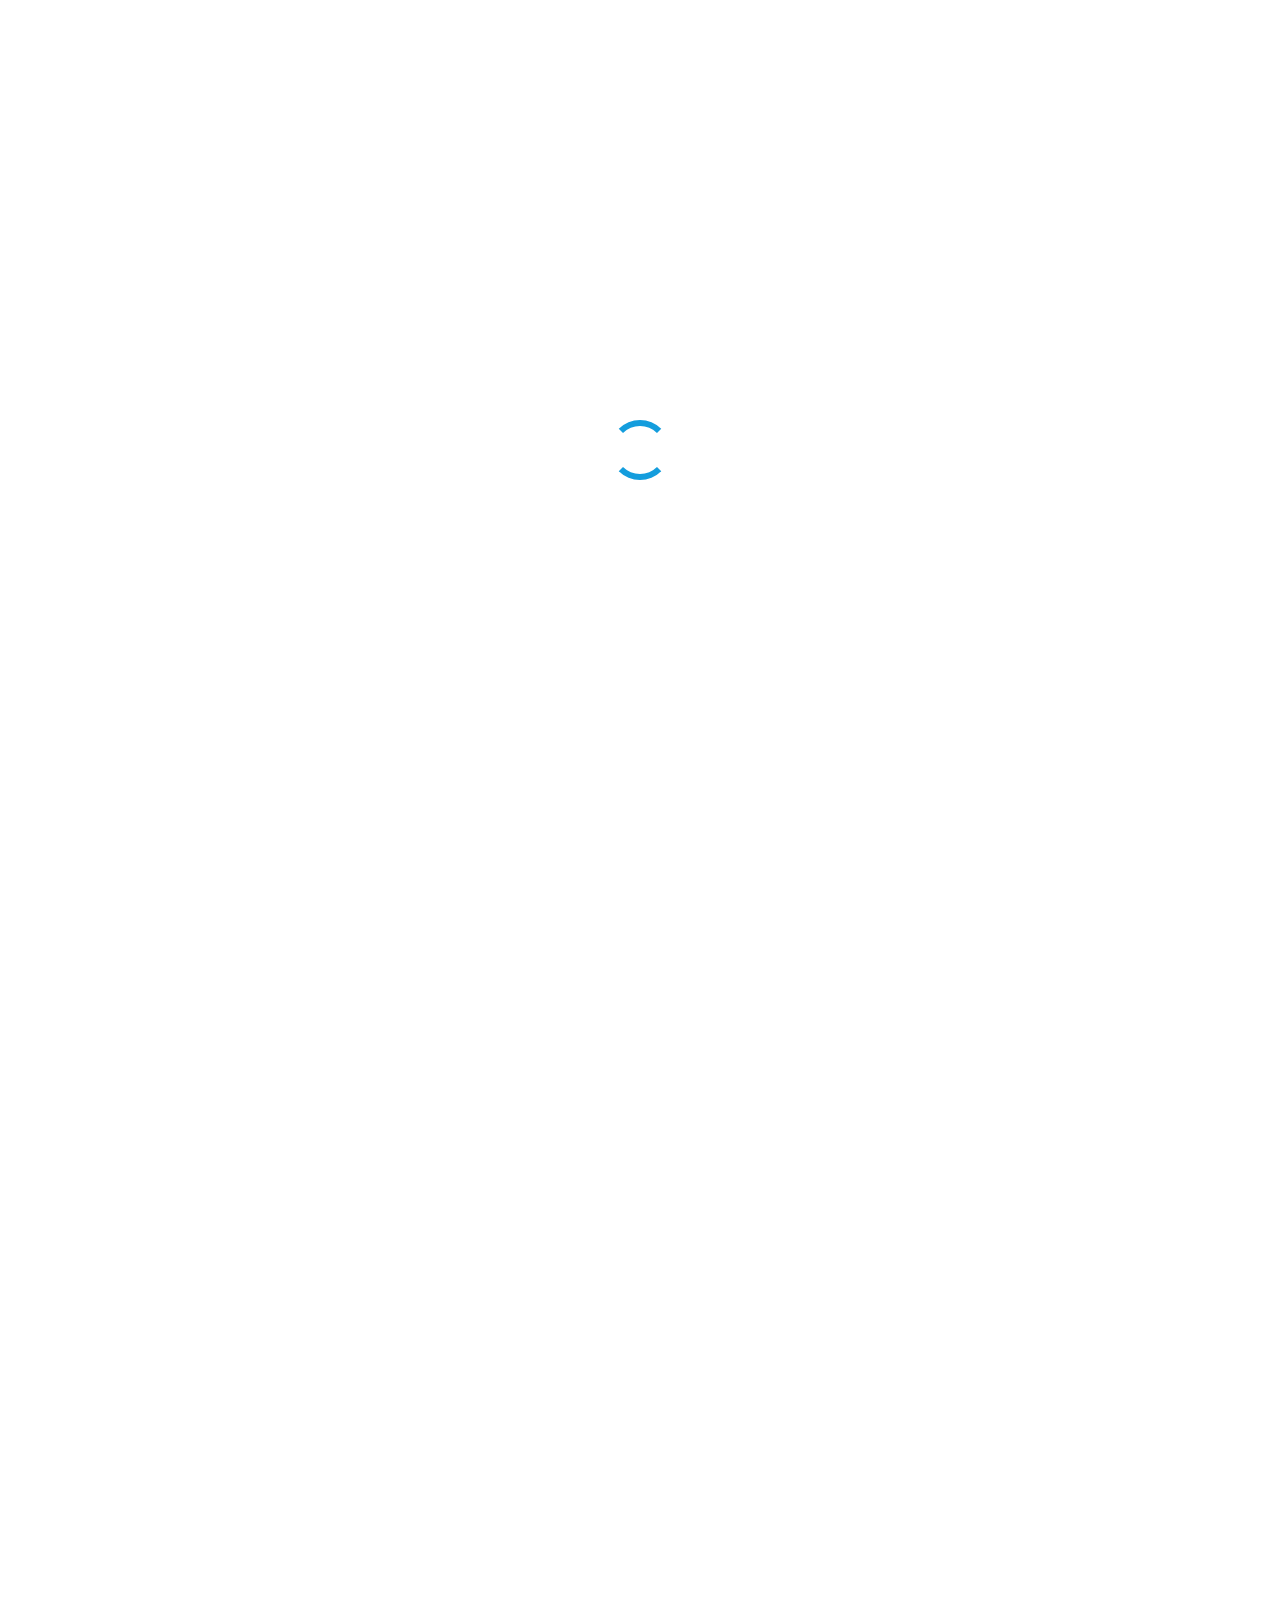
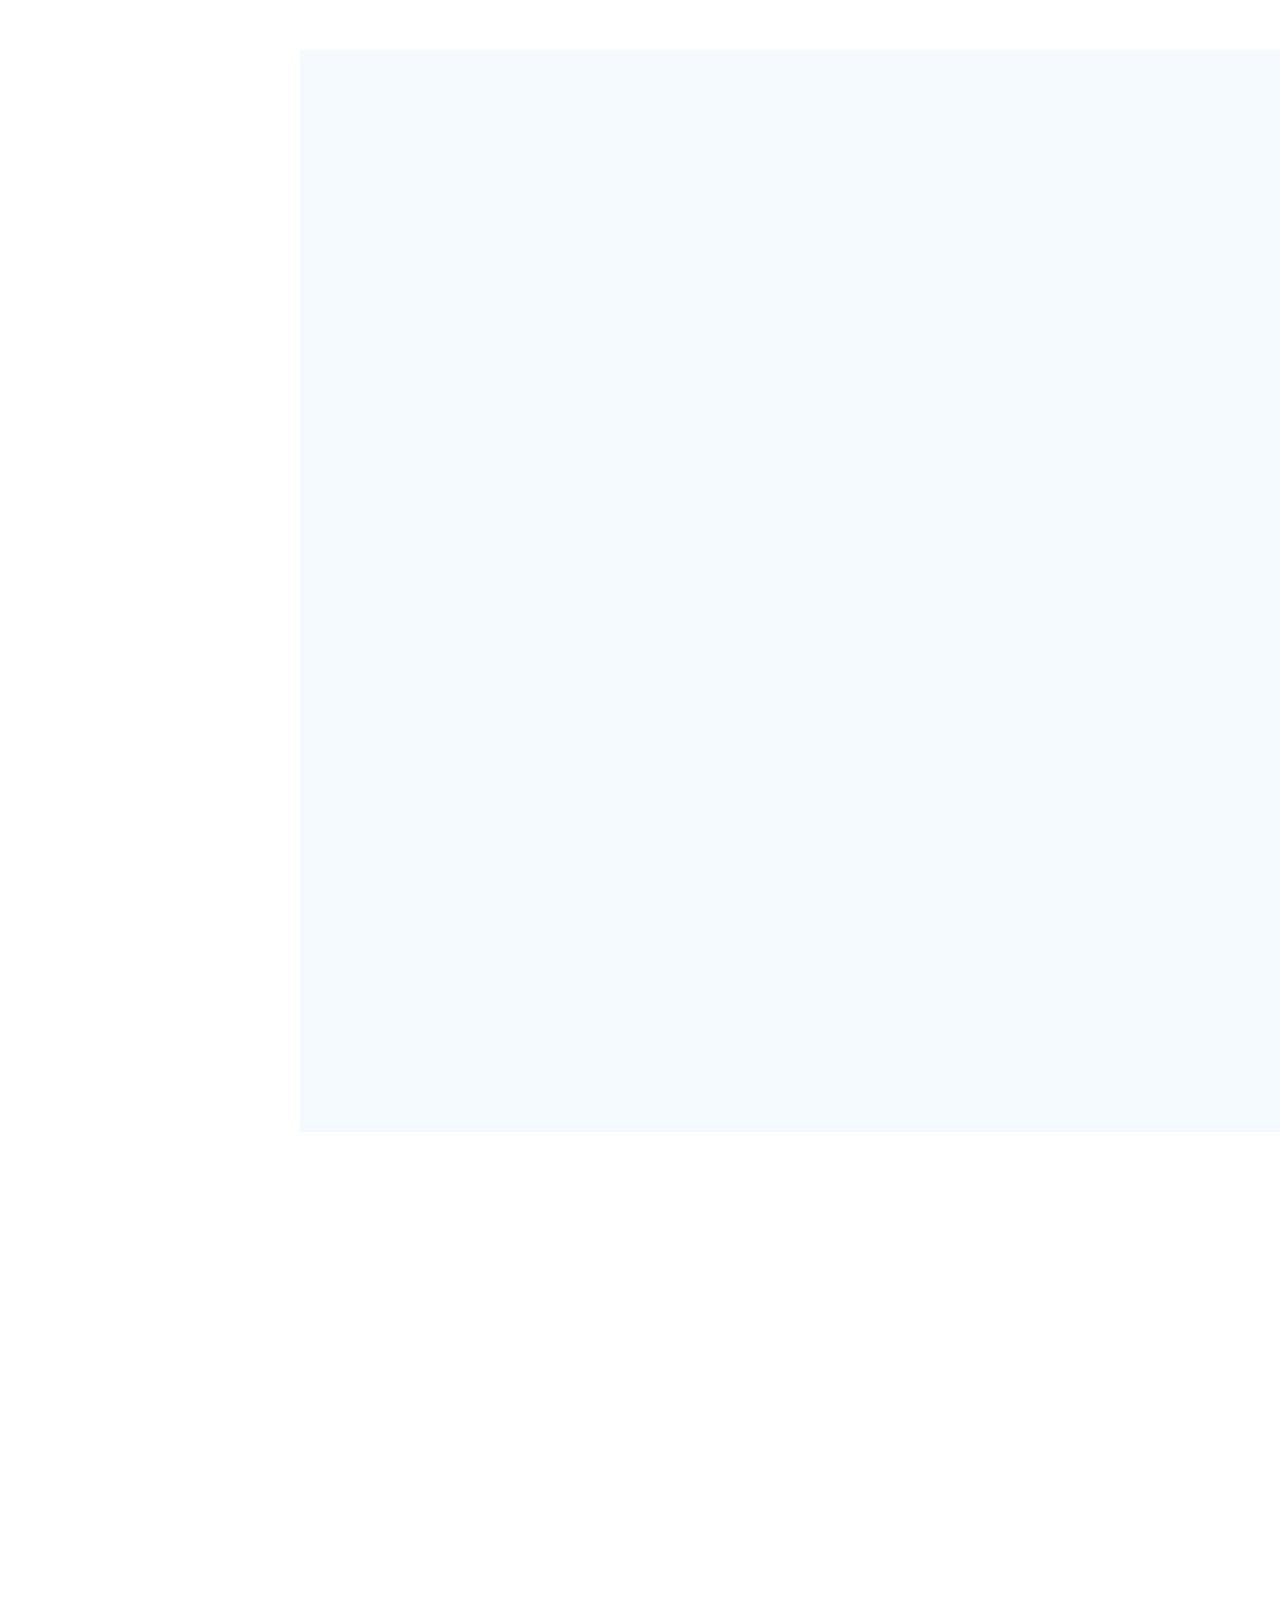
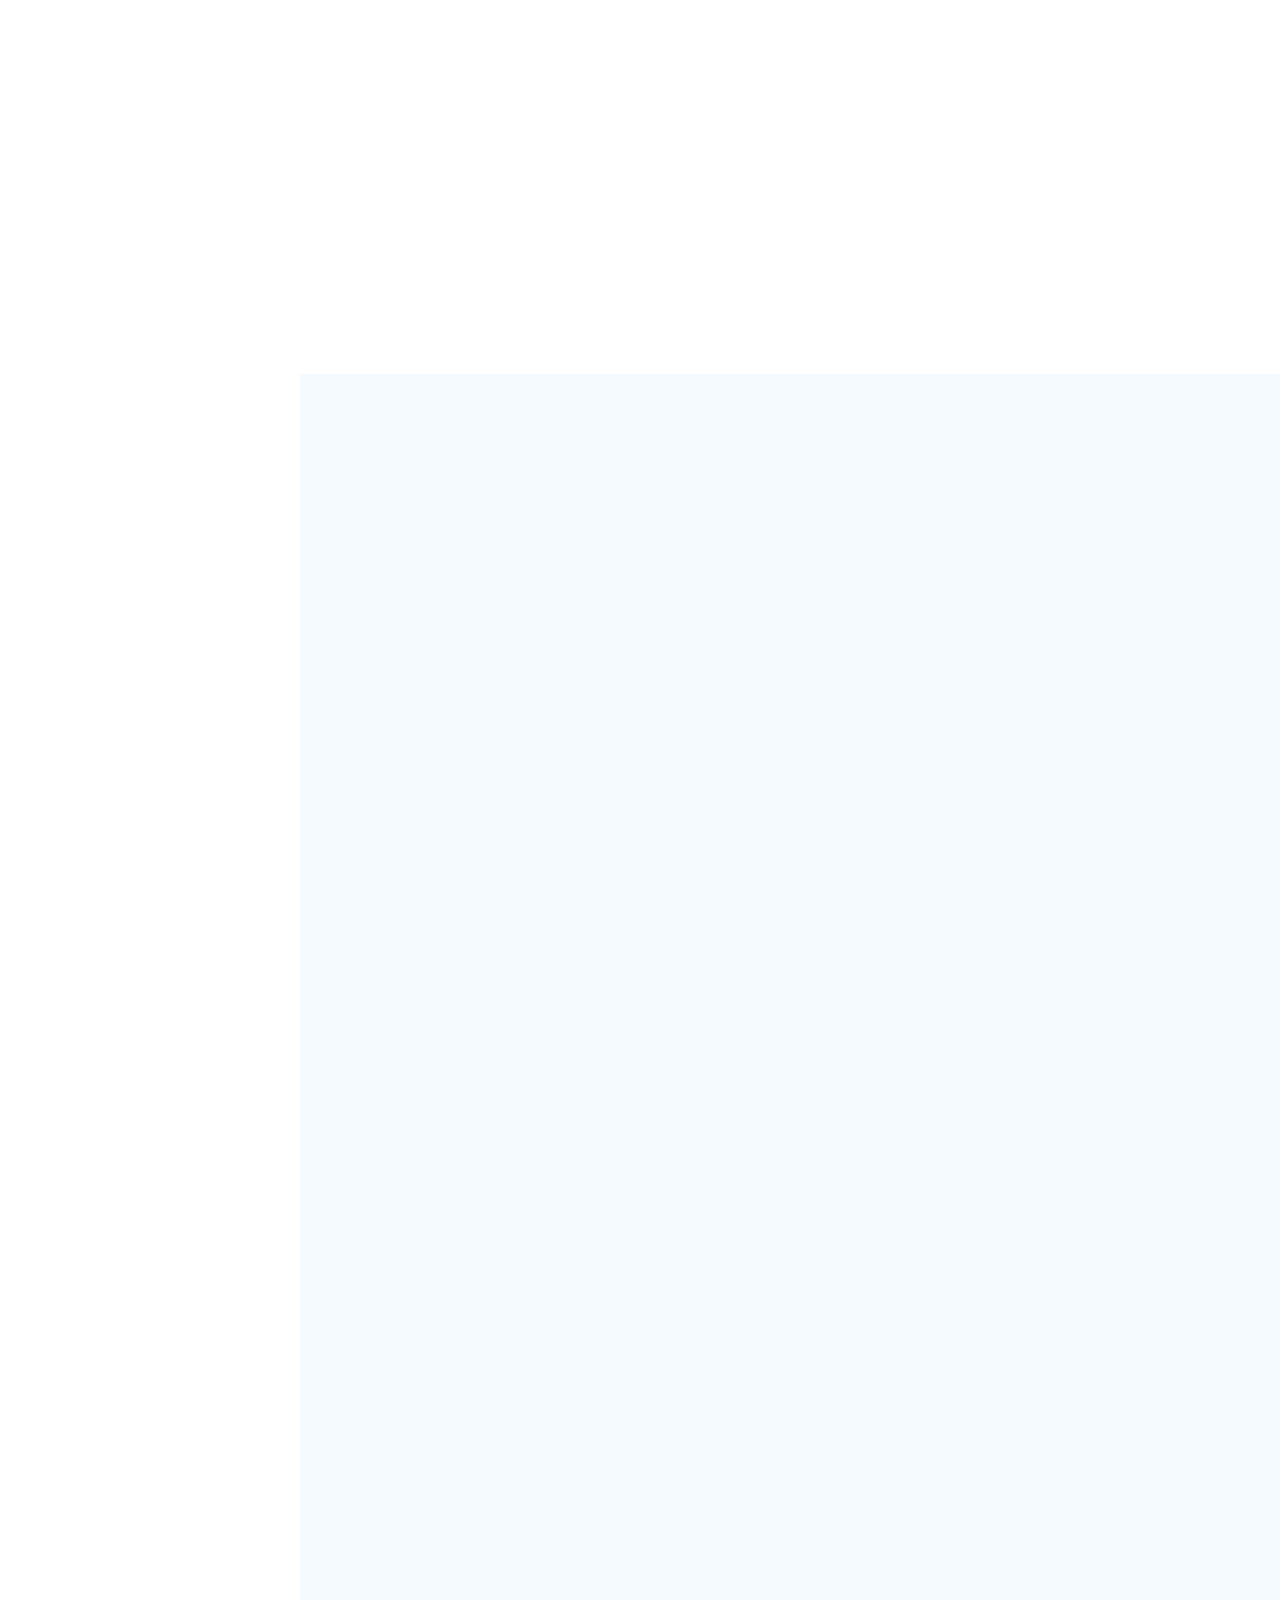
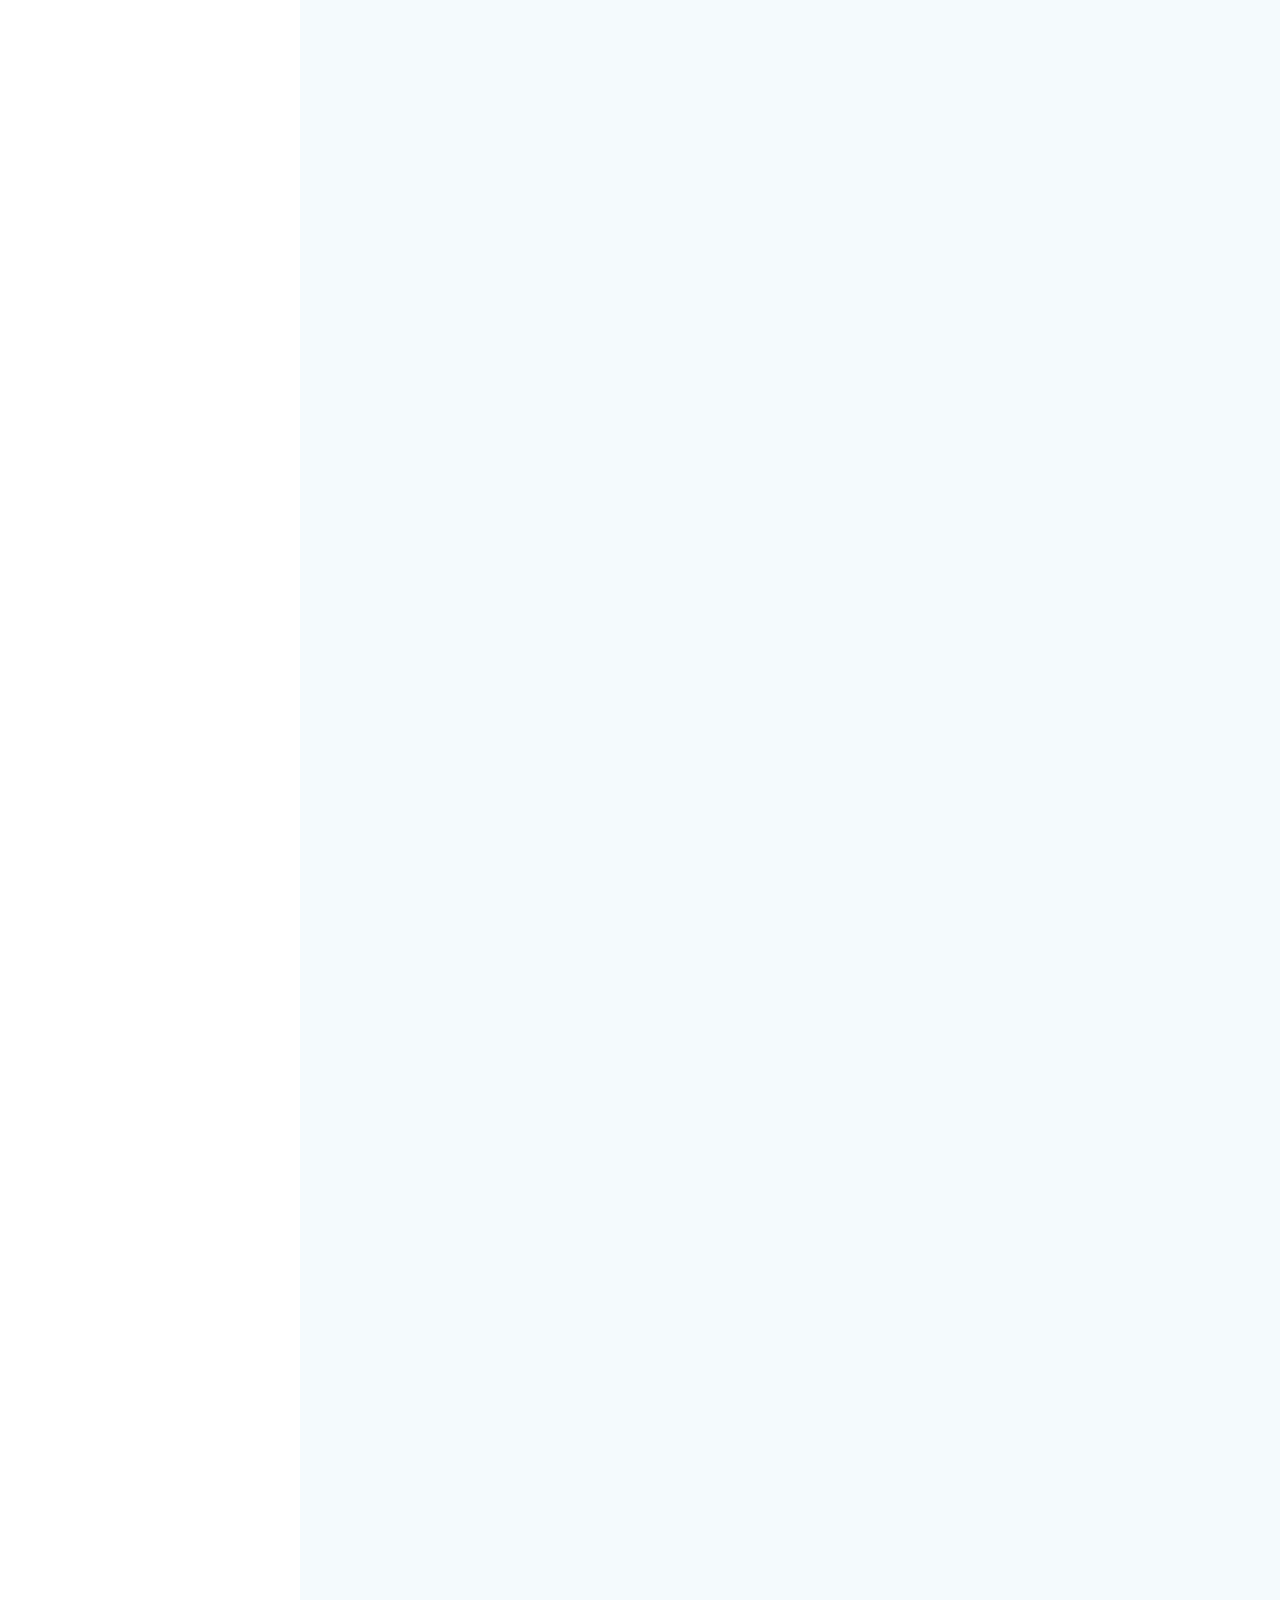
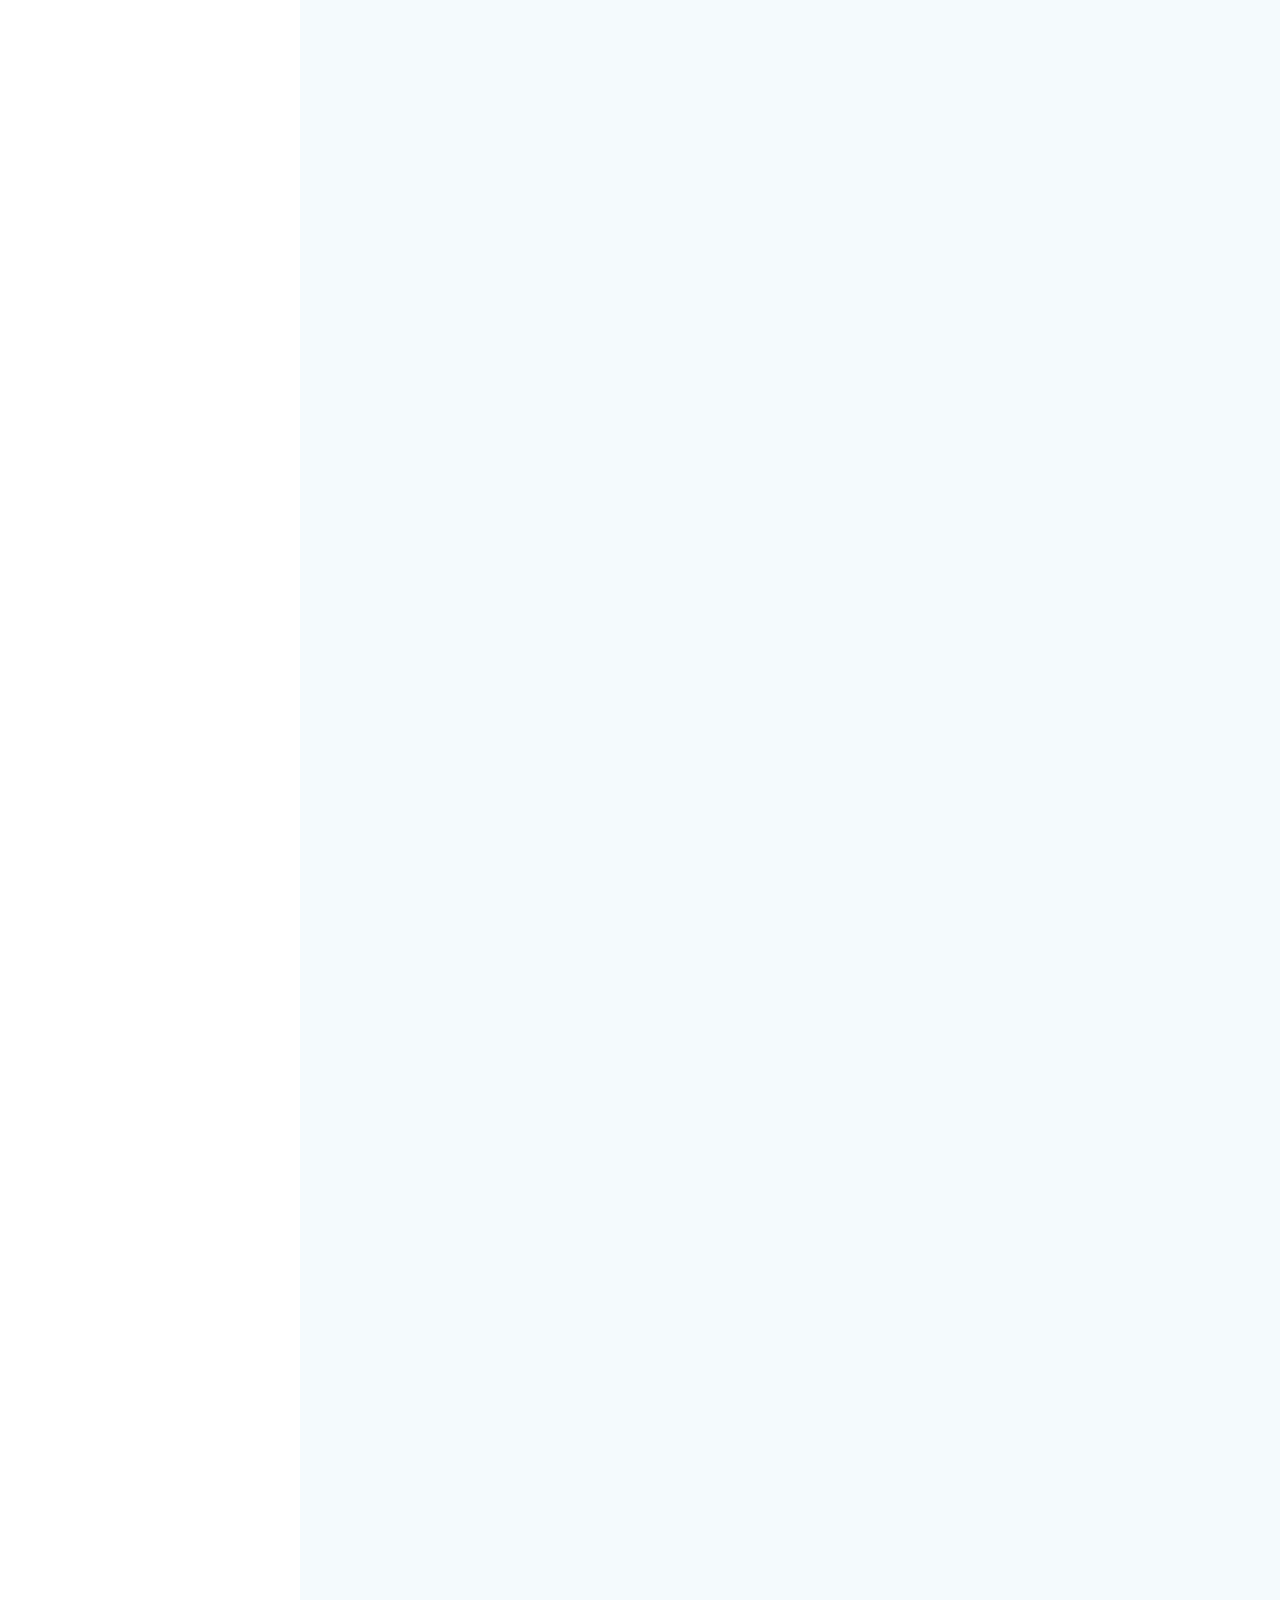
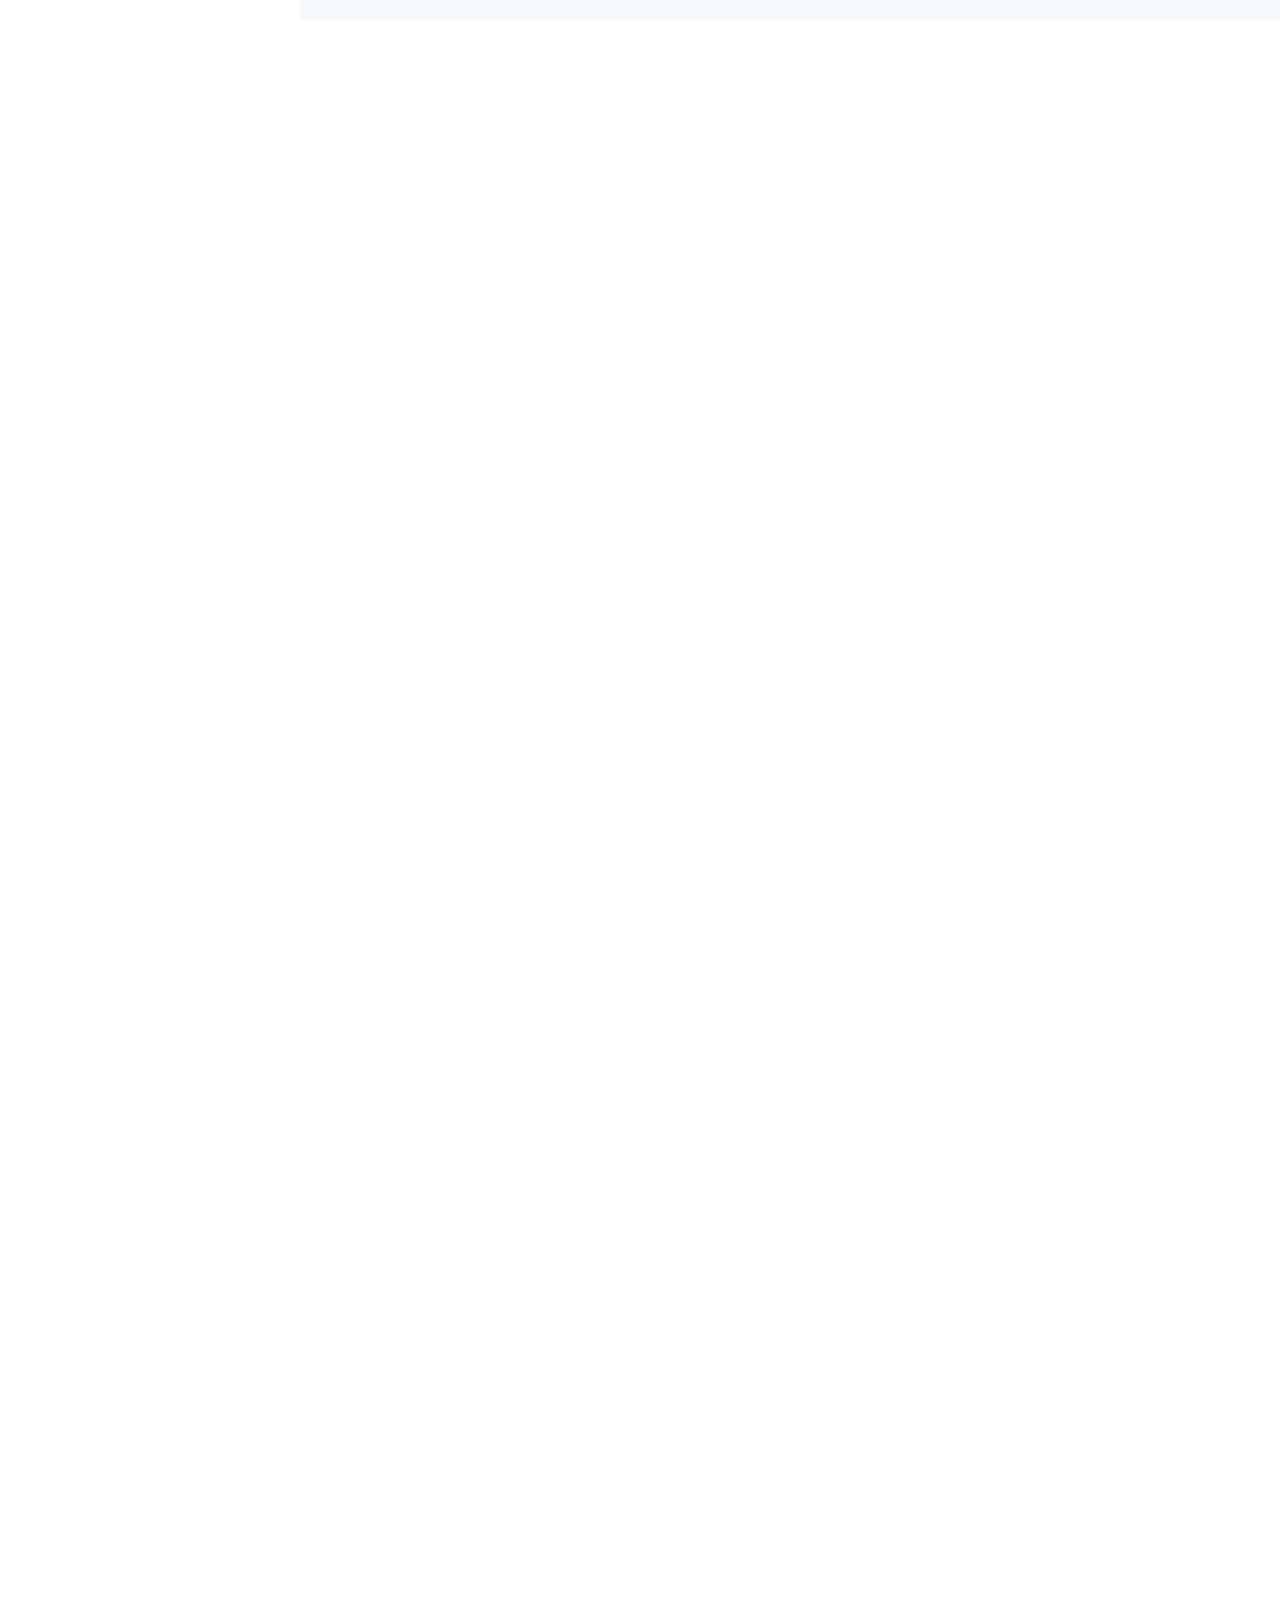
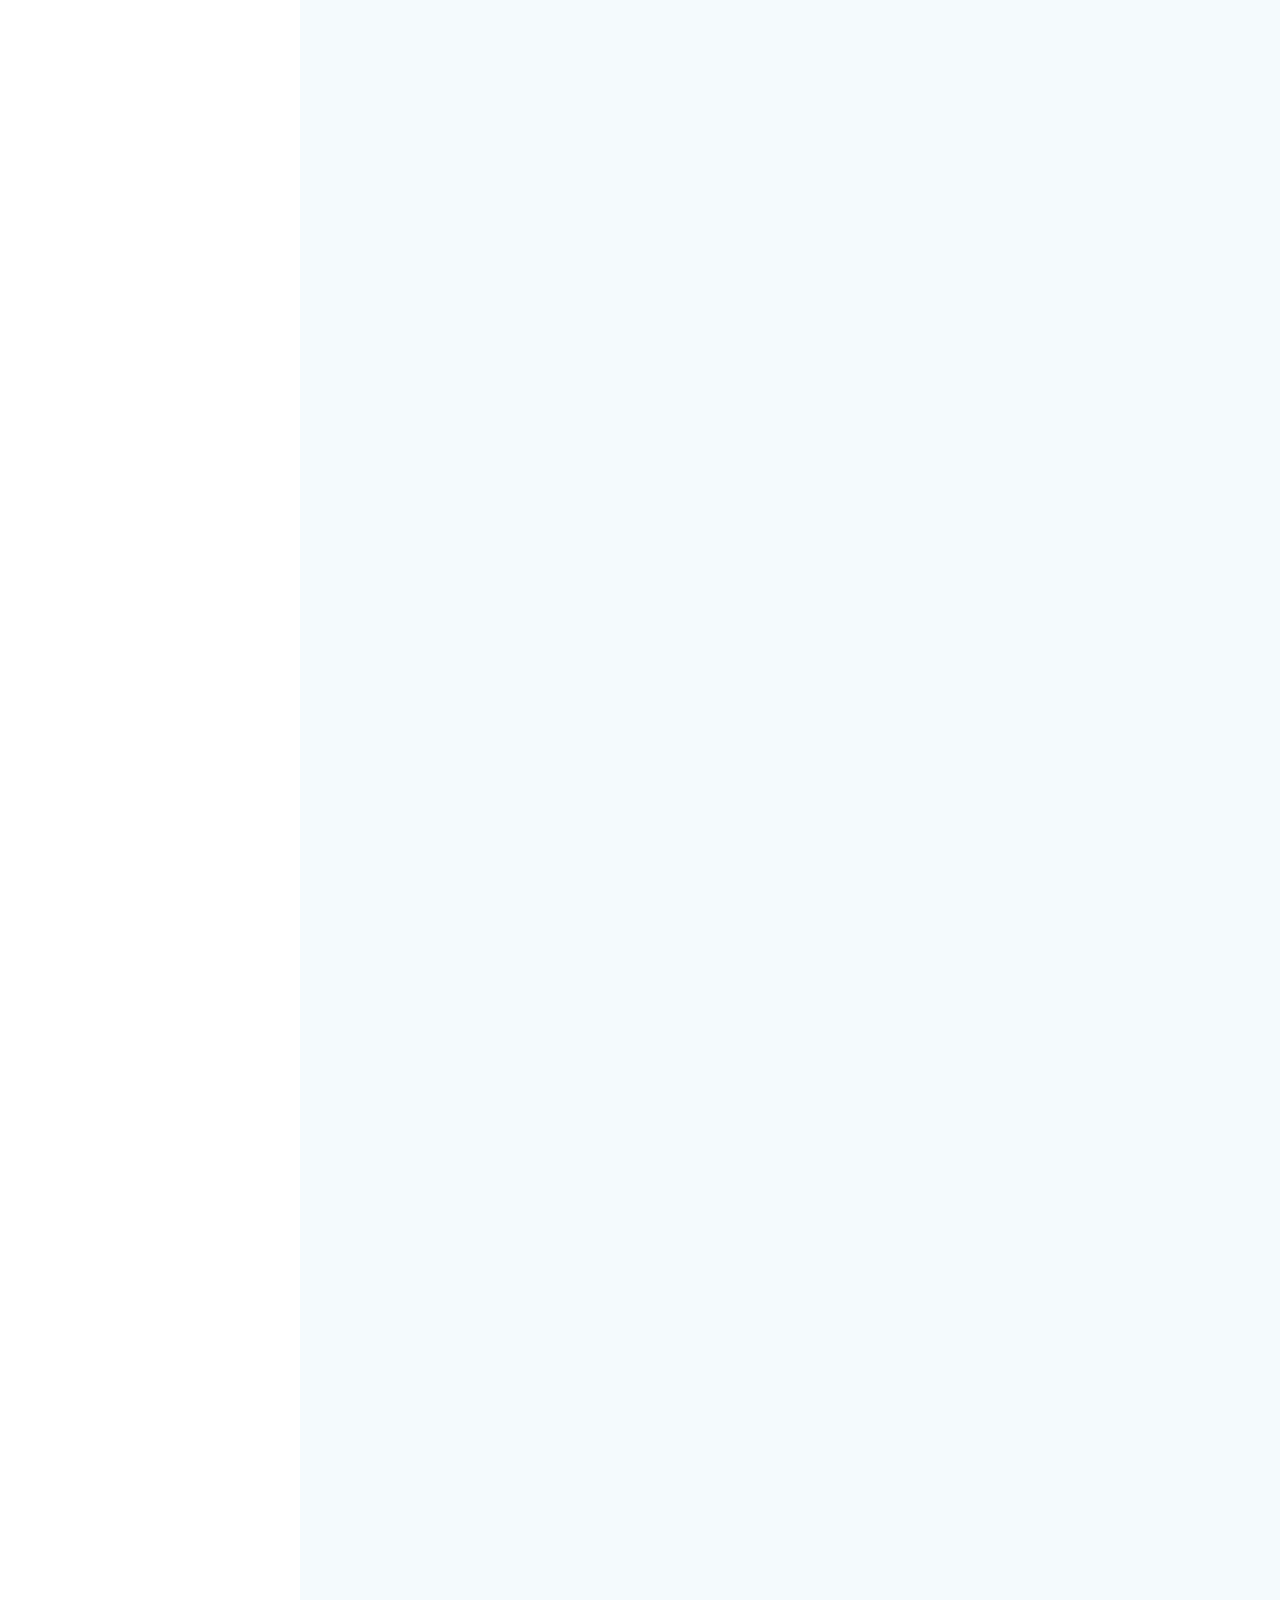
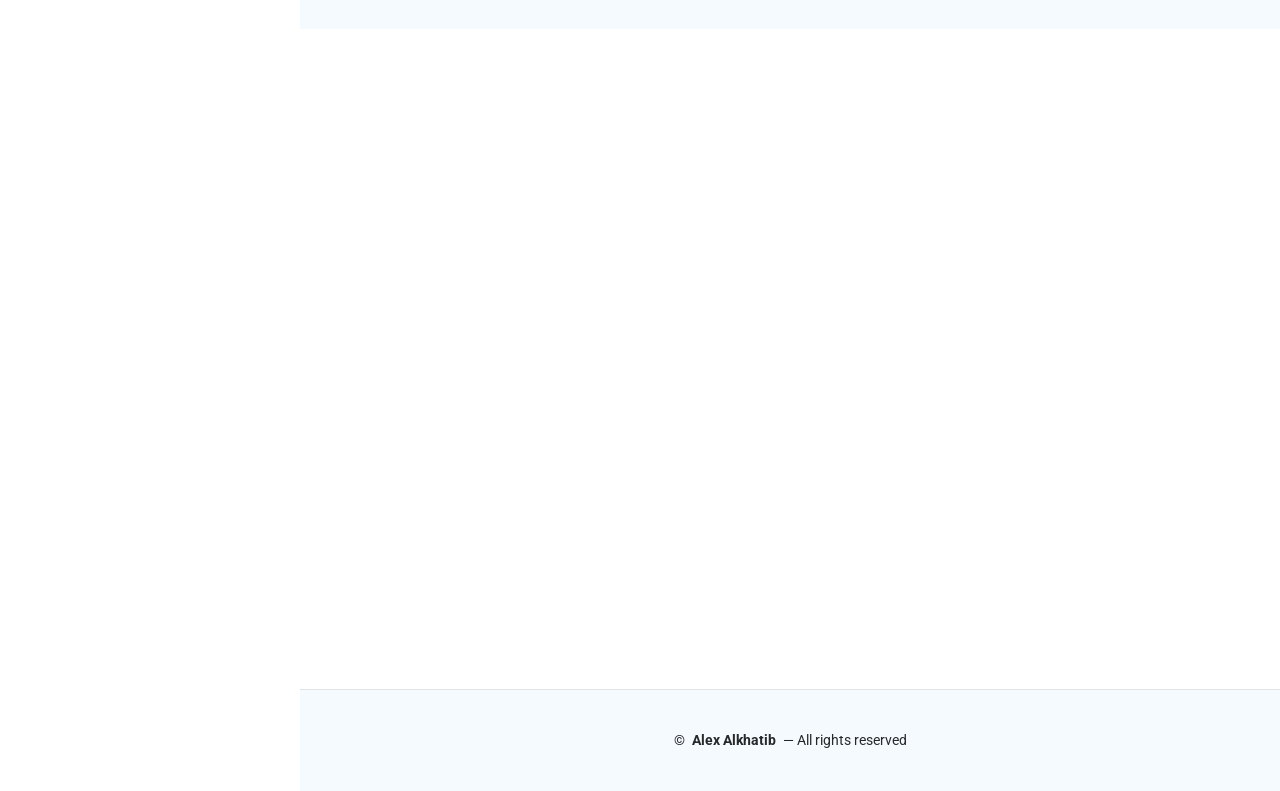
==== en.index.html @ b011fb4b "deleted some certifications and re-arranged all certifications" ====
<!DOCTYPE html>
<html lang="en">
<head>
  <meta charset="utf-8">
  <meta content="width=device-width, initial-scale=1.0" name="viewport">
  <title>Alex Alkhatib • Portfolio</title>
  <style>
    .portfolio-content img {
      height: 250px; 
      object-fit: cover; 
    }
  </style>
  <meta content="" name="description">
  <meta content="" name="keywords">
  <!-- Favicons -->
  <link href="assets/img/favicon.png" rel="icon">
  <link href="assets/img/apple-touch-icon.png" rel="apple-touch-icon">
  <!-- Fonts -->
  <link href="https://fonts.googleapis.com" rel="preconnect">
  <link href="https://fonts.gstatic.com" rel="preconnect" crossorigin>
  <link href="https://fonts.googleapis.com/css2?family=Roboto:ital,wght@0,100;0,300;0,400;0,500;0,700;0,900;1,100;1,300;1,400;1,500;1,700;1,900&family=Poppins:ital,wght@0,100;0,200;0,300;0,400;0,500;0,600;0,700;0,800;0,900;1,100;1,200;1,300;1,400;1,500;1,600;1,700;1,800;1,900&family=Raleway:ital,wght@0,100;0,200;0,300;0,400;0,500;0,600;0,700;0,800;0,900;1,100;1,200;1,300;1,400;1,500;1,600;1,700;1,800;1,900&display=swap" rel="stylesheet">
  <!-- Vendor CSS Files -->
  <link href="assets/vendor/bootstrap/css/bootstrap.min.css" rel="stylesheet">
  <link href="assets/vendor/bootstrap-icons/bootstrap-icons.css" rel="stylesheet">
  <link href="assets/vendor/aos/aos.css" rel="stylesheet">
  <link href="assets/vendor/glightbox/css/glightbox.min.css" rel="stylesheet">
  <link href="assets/vendor/swiper/swiper-bundle.min.css" rel="stylesheet">
  <!-- Main CSS File -->
  <link href="assets/css/main.css" rel="stylesheet">
</head>
<body class="index-page">
  <header id="header" class="header dark-background d-flex flex-column">
    <i class="header-toggle d-xl-none bi bi-list"></i>
    <div class="profile-img">
      <img src="assets/img/pictures/profile-picture.webp" alt="" class="img-fluid rounded-circle">
    </div>
    <a href="index.html" class="logo d-flex align-items-center justify-content-center">
      <!-- Uncomment the line below if you also wish to use an image logo -->
      <!-- <img src="assets/img/logo.png" alt=""> -->
      <h1 class="sitename">Alex Alkhatib</h1>
    </a>
    <!-- Language Switch -->
    <div class="language-switch text-center">
      <a href="index.html" class="btn btn-sm btn-outline-light">FR</a>
      <a href="en.index.html" class="btn btn-sm btn-outline-light">EN</a>
    </div>
    <div class="social-links text-center">
      <a href="https://github.com/AlexAlkhatib" target="_blank" class="github"><i class="bi bi-github"></i></a>
      <a href="https://www.linkedin.com/in/alex-alkhatib-info/" target="_blank" class="linkedin"><i class="bi bi-linkedin"></i></a>
      <a href="https://www.youtube.com/@alexalkhatib" target="_blank" class="youtube"><i class="bi bi-youtube"></i></a>
    </div>
    <nav id="navmenu" class="navmenu">
      <ul>
        <li><a href="#hero" class="active"><i class="bi bi-house navicon"></i>HOME</a></li>
        <li><a href="#about"><i class="bi bi-person navicon"></i>ABOUT</a></li>
        <li><a href="#skills"><i class="bi bi-tools navicon"></i>SKILLS</a></li>
        <li><a href="#resume"><i class="bi bi-file-earmark-text navicon"></i>RESUME</a></li>
        <li><a href="#portfolio"><i class="bi bi-palette navicon"></i>PORTFOLIO</a></li>
        <li><a href="#certifications"><i class="bi bi-patch-check navicon"></i>CERTIFICATIONS</a></li>
        <li><a href="#hobbies"><i class="bi bi-trophy navicon"></i>INTERESTS</a></li>
        <li><a href="#contact"><i class="bi bi-envelope navicon"></i>CONTACT</a></li>
      </ul>
    </nav>
  </header>
  <main class="main">
    <!-- Hero Section -->
    <section id="hero" class="hero section dark-background">
      <img src="assets/img/pictures/hero-bg.webp" alt="" data-aos="fade-in" class="">
      <div class="container" data-aos="fade-up" data-aos-delay="100">
        <h2>Alex Alkhatib</h2>
        <p><span class="typed" data-typed-items="Software Engineer, AI Engineer"></span><span class="typed-cursor typed-cursor--blink" aria-hidden="true"></span><span class="typed-cursor typed-cursor--blink" aria-hidden="true"></span></p>
      </div>
    </section>
    <!-- /Hero Section -->
    <!-- About Section -->
    <section id="about" class="about section">
      <!-- Section Title -->
      <div class="container section-title" data-aos="fade-up">
        <h2>ABOUT</h2>
        <p>Computer Engineer specialized in Artificial Intelligence, with dual expertise in software development and intelligent systems design.</p> 
        <p>Passionate about innovation and solving complex problems, I design and develop complete solutions, from conception to production.</p>
        <p>Always ready to take on new challenges, I put my skills at the service of your projects.</p>
      </div>
      <!-- End Section Title -->
      <div class="container" data-aos="fade-up" data-aos-delay="100">
        <div class="row gy-4 justify-content-center">
          <div class="col-lg-4">
            <img src="assets/img/pictures/my-profile-img.webp" class="img-fluid" alt="">
          </div>
          <div class="col-lg-8 content">
            <h2>COMPUTER ENGINEER</h2>
            <hr>
            <div class="row">
              <div class="col-lg-6">
                <ul>
                  <li><i class="bi bi-chevron-right"></i> <strong>Phone:</strong> <span>07.81.44.24.33</span></li>
                  <li><i class="bi bi-chevron-right"></i> <strong>City:</strong> <span>Tours, France</span></li>
                </ul>
              </div>
              <div class="col-lg-6">
                <ul>
                  <li><i class="bi bi-chevron-right"></i> <strong>Degree:</strong> <span>Master of Engineering</span></li>
                  <li><i class="bi bi-chevron-right"></i> <strong>Email:</strong> <span>alex.alkhatib@outlook.com</span></li>
                </ul>
              </div>
            </div>
            <hr>
            <p class="py-3">
                I strive to provide high-quality technological solutions tailored to the specific needs of each project.
            </p>
            <div class="signature text-center text-lg-start">
              <img src="./assets/img/signature.png" alt="Signature d'Alex Alkhatib" class="img-fluid" style="max-width: 250px; height: auto;">
            </div>
          </div>
        </div>
      </div>
    </section>
    <!-- /About Section -->
    <!-- Skills Section -->
    <section id="skills" class="skills section light-background">
      <!-- Section Title -->
      <div class="container section-title" data-aos="fade-up">
        <h2>SKILLS</h2>
        <img src="./assets/img/coding-sticker.webp" alt="Logo compétences" class="skills-logo">
      </div>
      <!-- End Section Title -->
      <div class="container" data-aos="fade-up" data-aos-delay="100">
        <div class="row skills-content skills-animation">
          <div class="skills-grid" data-aos="fade-up" data-aos-delay="100">
            <!-- 1. Web Development -->
            <article class="skill-card">
              <div class="skill-card-header">
                <span class="skill-icon">
                  <i class="bi bi-globe"></i>
                </span>
                <h3>Web Development</h3>
              </div>
              <div class="skill-tags">
                <span>HTML</span>
                <span>CSS</span>
                <span>JavaScript</span>
                <span>TypeScript</span>
                <span>Bootstrap</span>
                <span>React</span>
                <span>Next.js</span>
              </div>
            </article>
            <!-- 2. Back-end Development -->
            <article class="skill-card">
              <div class="skill-card-header">
                <span class="skill-icon">
                  <i class="bi bi-hdd-stack"></i>
                </span>
                <h3>Back-end Development</h3>
              </div>
              <div class="skill-tags">
                <span>Node.js</span>
                <span>Express</span>
                <span>PHP</span>
                <span>Symfony</span>
                <span>Java</span>
                <span>Spring</span>
                <span>Python</span>
                <span>Flask</span>
              </div>
            </article>
            <!-- 3. Databases and Data Formats -->
            <article class="skill-card">
              <div class="skill-card-header">
                <span class="skill-icon">
                  <i class="bi bi-database"></i>
                </span>
                <h3>Databases and Data Formats</h3>
              </div>
              <div class="skill-tags">
                <span>SQL</span>
                <span>MySQL</span>
                <span>PostgreSQL</span>
                <span>Oracle</span>
                <span>NoSQL</span>
                <span>JSON</span>
                <span>XML</span>
                <span>CSV</span>
              </div>
            </article>
            <!-- 4. Data Analytics and Visualization -->
            <article class="skill-card">
              <div class="skill-card-header">
                <span class="skill-icon">
                  <i class="bi bi-bar-chart-line"></i>
                </span>
                <h3>Data Analytics & Visualization</h3>
              </div>
              <div class="skill-tags">
                <span>Excel</span>
                <span>Tableau</span>
                <span>Power BI</span>
                <span>Pandas</span>
                <span>NumPy</span>
                <span>Matplotlib</span>
              </div>
            </article>
            <!-- 5. Machine Learning and Deep Learning -->
            <article class="skill-card">
              <div class="skill-card-header">
                <span class="skill-icon">
                  <i class="bi bi-cpu"></i>
                </span>
                <h3>Machine Learning & Deep Learning</h3>
              </div>
              <div class="skill-tags">
                <span>Scikit-learn</span>
                <span>TensorFlow</span>
                <span>Keras</span>
                <span>CNN</span>
                <span>LLM</span>
                <span>RAG</span>
                <span>AI Agents</span>
                <span>Prompt Engineering</span>
              </div>
            </article>
            <!-- 6. Systems & DevOps -->
            <article class="skill-card">
              <div class="skill-card-header">
                <span class="skill-icon">
                  <i class="bi bi-terminal"></i>
                </span>
                <h3>Systems & DevOps</h3>
              </div>
              <div class="skill-tags">
                <span>Windows</span>
                <span>Linux</span>
                <span>Docker</span>
                <span>Kubernetes</span>
                <span>Shell Scripting</span>
                <span>Virtualization</span>
              </div>
            </article>
            <!-- 7. Project Management -->
            <article class="skill-card">
              <div class="skill-card-header">
                <span class="skill-icon">
                  <i class="bi bi-kanban"></i>
                </span>
                <h3>Project Management</h3>
              </div>
              <div class="skill-tags">
                <span>Agile</span>
                <span>Scrum</span>
                <span>Kanban</span>
                <span>V-Model</span>
                <span>UML</span>
                <span>Git</span>
                <span>TDD</span>
                <span>CI/CD</span>
              </div>
            </article>
            <!-- 8. Soft Skills -->
            <article class="skill-card">
              <div class="skill-card-header">
                <span class="skill-icon">
                  <i class="bi bi-person-check"></i>
                </span>
                <h3>Soft Skills</h3>
              </div>
              <div class="skill-tags">
                <span>Analytical Thinking</span>
                <span>Attention to Detail</span>
                <span>Thoroughness</span>
                <span>Problem-Solving</span>
                <span>Curiosity</span>
              </div>
            </article>
            <!-- 9. Languages -->
            <article class="skill-card">
              <div class="skill-card-header">
                <span class="skill-icon">
                  <i class="bi bi-translate"></i>
                </span>
                <h3>Languages</h3>
              </div>
              <div class="skill-tags">
                <span>English · C1</span>
                <span>French · C2</span>
                <span>Arabic · C2</span>
              </div>
            </article>
          </div>
        </div>
      </div>
    </section>
    <!-- End Skills Section -->
    <!-- Resume Section -->
    <section id="resume" class="resume section">
      <!-- Section Title -->
      <div class="container section-title" data-aos="fade-up">
        <h2>RESUME</h2>
        <p>
          Explore my academic and professional journey,
          reflecting my passion for computer science and my
          commitment to excellence.
        </p>
      </div>
      <div class="container">
        <div class="row g-4">
          <div class="col-lg-6" data-aos="fade-up" data-aos-delay="100">
            <h3 class="resume-column-title">
              <i class="bi bi-mortarboard"></i>
              Education
            </h3>
            <div class="resume-timeline">
              <article class="resume-card">
                <span class="resume-timeline-dot"></span>
                <h4>
                  Master of Engineering - Artificial Intelligence
                  <br>
                  <span class="resume-card-accent">
                    · SUPINFO
                  </span>
                </h4>
                <div class="resume-meta">
                  <span><i class="bi bi-calendar3"></i>
                    Nov. 2023 – Sept. 2025</span>
                  <span><i class="bi bi-geo-alt"></i>
                    Tours, France</span>
                </div>
                <p class="resume-context">
                  <strong>Program:</strong>
                  Grande École program in Computer Science,
                  specializing in Artificial Intelligence (Master's degree level).
                </p>
                <h5 class="resume-subtitle">COURSEWORK</h5>
                <ul class="resume-missions">
                  <li>Project management, change management, and risk management.</li>
                  <li>Academic projects focused on Artificial Intelligence.</li>
                  <li>Digital law, GDPR, and computer ethics.</li>
                  <li>Preparation for professional certifications from Microsoft, Google, and Cisco.</li>
                </ul>
                <div class="resume-highlight">
                  <i class="bi bi-lightbulb"></i>
                  <p>
                    <strong>Master's Thesis:</strong>
                    How can a notification system improve the responsiveness
                    and efficiency of retirement systems when dealing with
                    policyholder identification anomalies?
                  </p>
                </div>
                <div class="resume-tags">
                  <span>Artificial Intelligence</span>
                  <span>Software Development</span>
                  <span>Project Management</span>
                  <span>GDPR</span>
                  <span>Cloud Computing</span>
                </div>
              </article>
              <article class="resume-card">
                <span class="resume-timeline-dot"></span>
                <h4>
                  Bachelor's Degree in Computer Science
                  <br>
                  <span class="resume-card-accent">
                    · UFR Sciences et Techniques
                  </span>
                </h4>
                <div class="resume-meta">
                  <span><i class="bi bi-calendar3"></i>
                    Sept. 2019 – Jul. 2023</span>
                  <span><i class="bi bi-geo-alt"></i>
                    Tours, France</span>
                </div>
                <p class="resume-context">
                  <strong>Program:</strong>
                  Bachelor's degree in Science, Technology, and Health,
                  majoring in Computer Science.
                </p>
                <h5 class="resume-subtitle">COURSEWORK</h5>
                <ul class="resume-missions">
                  <li>Programming, databases, and UML modeling.</li>
                  <li>Mathematics, statistics, probability, and differential calculus.</li>
                  <li>Formal language theory, automata, and graph theory.</li>
                  <li>Operating systems, computer networks, and computer architecture.</li>
                  <li>Group projects and practical application of theoretical concepts.</li>
                </ul>
                <div class="resume-highlight">
                  <i class="bi bi-lightbulb"></i>
                  <p>
                    <strong>Bachelor's Thesis:</strong>
                    How can Artificial Intelligence systems become more
                    unbiased when facing racial and gender discrimination?
                  </p>
                </div>
                <div class="resume-tags">
                  <span>Algorithms</span>
                  <span>Programming</span>
                  <span>UML</span>
                  <span>SQL</span>
                  <span>Systems and Networks</span>
                </div>
              </article>
              <!-- High School Diploma -->
              <article class="resume-card">
                <span class="resume-timeline-dot"></span>
                <h4>
                  STID High School Diploma - Information and Digital Systems
                  <br>
                  <span class="resume-card-accent">
                    · Lycée Grandmont
                  </span>
                </h4>
                <div class="resume-meta">
                  <span><i class="bi bi-calendar3"></i>
                    Sept. 2018 – Jul. 2019</span>
                  <span><i class="bi bi-geo-alt"></i>
                    Tours, France</span>
                </div>
                <p class="resume-context">
                  <strong>Program:</strong>
                  French Baccalaureate in Science and Technology of Industry
                  and Sustainable Development, specializing in Information
                  and Digital Systems.
                </p>
                <h5 class="resume-subtitle">COURSEWORK</h5>
                <ul class="resume-missions">
                  <li>Programming, electronics, and embedded systems.</li>
                  <li>Design and programming of an electronic prototype.</li>
                </ul>
                <div class="resume-highlight">
                  <i class="bi bi-lightbulb"></i>
                  <p>
                    <strong>Project:</strong>
                    Maritime Rescue System (MRS): designed a rescue drone
                    prototype capable of dropping a lifebuoy using a
                    programmed release mechanism.
                  </p>
                </div>
                <div class="resume-tags">
                  <span>Arduino</span>
                  <span>Electronics</span>
                  <span>Embedded Systems</span>
                </div>
              </article>
            </div>
          </div>
          <div class="col-lg-6" data-aos="fade-up" data-aos-delay="200">
            <h3 class="resume-column-title">
              <i class="bi bi-briefcase"></i>
              Professional Experience
            </h3>
            <div class="resume-timeline">
              <article class="resume-card">
                <span class="resume-timeline-dot"></span>
                <h4>
                  Backend Developer
                  <span class="resume-card-accent">· CNAV</span>
                </h4>
                <div class="resume-meta">
                  <span><i class="bi bi-calendar3"></i>
                    Sept. 2024 – Sept. 2025</span>
                  <span><i class="bi bi-geo-alt"></i>
                    Tours, France</span>
                </div>
                <p class="resume-context">
                  <strong>Context:</strong>
                  Improving the reliability of information processing
                  workflows and enhancing the management of unidentified
                  policyholders.
                </p>
                <h5 class="resume-subtitle">RESPONSIBILITIES</h5>
                <ul class="resume-missions">
                  <li>Implemented and executed unit, integration, and performance tests.</li>
                  <li>Modeled the existing system architecture using UML diagrams.</li>
                  <li>Optimized batch processing workflows by replacing Tasklets with Chunk-Based Processing.</li>
                  <li>Developed a Machine Learning prototype for policyholder identification using binary classification and data quality analysis.</li>
                </ul>
                <div class="resume-highlight">
                  <i class="bi bi-bullseye"></i>
                  <p>
                    <strong>Achievement:</strong>
                    Designed and developed a notification system to improve
                    interactions with retirement schemes and enhance the
                    management of unidentified policyholders.
                  </p>
                </div>
                <div class="resume-tags">
                  <span>Java</span>
                  <span>Spring Batch</span>
                  <span>ActiveMQ</span>
                  <span>JUnit</span>
                  <span>Mockito</span>
                  <span>SonarQube</span>
                  <span>Jenkins</span>
                  <span>Hibernate</span>
                  <span>Oracle SQL</span>
                </div>
              </article>
              <article class="resume-card">
                <span class="resume-timeline-dot"></span>
                <h4>
                  Full-Stack Developer
                  <span class="resume-card-accent">· CIDWE</span>
                </h4>
                <div class="resume-meta">
                  <span><i class="bi bi-calendar3"></i>
                    Feb. 2024 – Sept. 2024</span>
                  <span><i class="bi bi-geo-alt"></i>
                    Tours, France</span>
                </div>
                <p class="resume-context">
                  <strong>Context:</strong>
                  Designing and developing a digital platform dedicated
                  to organizing municipal elections.
                </p>
                <h5 class="resume-subtitle">RESPONSIBILITIES</h5>
                <ul class="resume-missions">
                  <li>Analyzed business requirements and wrote functional and technical specifications.</li>
                  <li>Designed the application architecture and database structures.</li>
                  <li>Developed data migration scripts to ensure data consistency and integrity.</li>
                  <li>Refactored code by applying design patterns to improve maintainability and code quality.</li>
                </ul>
                <div class="resume-highlight">
                  <i class="bi bi-bullseye"></i>
                  <p>
                    <strong>Achievement:</strong>
                    Developed a collaborative platform dedicated to municipal
                    elections, facilitating the organization and management
                    of electoral campaigns.
                  </p>
                </div>
                <div class="resume-tags">
                  <span>PHP</span>
                  <span>Symfony</span>
                  <span>JavaScript</span>
                  <span>Docker</span>
                  <span>PostgreSQL</span>
                  <span>MySQL</span>
                  <span>Doctrine</span>
                  <span>Jira</span>
                </div>
              </article>
              <article class="resume-card">
                <span class="resume-timeline-dot"></span>
                <h4>
                  Web Developer
                  <span class="resume-card-accent">· CESR</span>
                </h4>
                <div class="resume-meta">
                  <span><i class="bi bi-calendar3"></i>
                    Apr. 2023 – Jun. 2023</span>
                  <span><i class="bi bi-geo-alt"></i>
                    Tours, France</span>
                </div>
                <p class="resume-context">
                  <strong>Context:</strong>
                  Improving data quality and access to research data.
                </p>
                <h5 class="resume-subtitle">RESPONSIBILITIES</h5>
                <ul class="resume-missions">
                  <li>Analyzed and optimized database structures to improve performance and data consistency.</li>
                  <li>Normalized a legacy database from First Normal Form (1NF) to Third Normal Form (3NF).</li>
                  <li>Improved data organization and reduced redundancy.</li>
                </ul>
                <div class="resume-highlight">
                  <i class="bi bi-bullseye"></i>
                  <p>
                    <strong>Achievement:</strong>
                    Developed a website that improved researchers' access
                    to data after correcting and enhancing the reliability
                    of the existing database.
                  </p>
                </div>
                <div class="resume-tags">
                  <span>PHP</span>
                  <span>MySQL</span>
                  <span>FileZilla</span>
                  <span>Trello</span>
                </div>
              </article>
            </div>
          </div>
        </div>
      </div>
    </section>
    <!-- /Resume Section -->
    <!-- Portfolio Section -->
    <section id="portfolio" class="portfolio section light-background">

      <!-- Section Title -->
      <div class="container section-title" data-aos="fade-up">
        <h2>PORTFOLIO</h2>
        <p>I invite you to explore my projects and discover my achievements.</p>
      </div><!-- End Section Title -->

      <div class="container">

        <div class="isotope-layout" data-default-filter="*" data-layout="masonry" data-sort="original-order">

          <ul class="portfolio-filters isotope-filters" data-aos="fade-up" data-aos-delay="100">
            <li data-filter="*" class="filter-active">All</li>
            <li data-filter=".filter-cs">CS</li>
            <li data-filter=".filter-frontend">Frontend</li>
            <li data-filter=".filter-backend">Backend</li>
            <li data-filter=".filter-test">Test</li>
            <li data-filter=".filter-databases">Databases</li>
            <li data-filter=".filter-php">PHP</li>
            <li data-filter=".filter-java">Java</li>
            <li data-filter=".filter-python">Python</li>
            <li data-filter=".filter-data">Data Analysis</li>
            <li data-filter=".filter-machine-learning">Machine Learning</li>
            <li data-filter=".filter-deep-learning">Deep Learning</li>
            <li data-filter=".filter-recommender-system">Recommandation System</li>
            <li data-filter=".filter-generative">Generative AI</li>
            <li data-filter=".filter-devops">DevOps</li>
          </ul>
          <!-- End Portfolio Filters -->
          <div class="row gy-4 isotope-container" data-aos="fade-up" data-aos-delay="200">
            <div class="col-lg-4 col-md-6 portfolio-item isotope-item filter-frontend">
              <a href="https://github.com/AlexAlkhatib/html-css-js" target="_blank">
                <div class="portfolio-content h-100">
                  <img src="assets/img/portfolio/html-css-js.webp" class="img-fluid" alt="">
                  <div class="portfolio-info">
                    <h4>🌐 Frontend Web Development : HTML - CSS - JS</h4>
                    <p>A collection of Front-End projects showcasing my proficiency in HTML, CSS, Bootstrap, and JavaScript through modern, responsive, and interactive user interfaces.</p>
                  </div>
                </div>
              </a>
            </div>
            <!-- End Portfolio Item -->
            <div class="col-lg-4 col-md-6 portfolio-item isotope-item filter-frontend">
              <a href="https://github.com/AlexAlkhatib/react-js-projects" target="_blank">
                <div class="portfolio-content h-100">
                  <img src="assets/img/portfolio/react.webp" class="img-fluid" alt="">
                  <div class="portfolio-info">
                    <h4>⚛️ Frontend Web Development : ReactJS</h4>
                    <p>Developed modern frontend applications with React, implementing reusable components, state management, dynamic rendering, and API integration to create high-performance and interactive user experiences.</p>
                  </div>
                </div>
              </a>
            </div>
            <!-- End Portfolio Item -->
            <div class="col-lg-4 col-md-6 portfolio-item isotope-item filter-backend">
              <a href="https://github.com/AlexAlkhatib/node-js-projects" target="_blank">
                <div class="portfolio-content h-100">
                  <img src="assets/img/portfolio/node-js.webp" class="img-fluid" alt="">
                  <div class="portfolio-info">
                    <h4>🟩 Backend Web Development : NodeJS</h4>
                    <p>Built and deployed backend and full-stack applications with Node.js, featuring custom routing, API management, dynamic content generation, and client-server interactions without frameworks.</p>
                  </div>
                </div>
              </a>
            </div>
            <!-- End Portfolio Item -->
            <div class="col-lg-4 col-md-6 portfolio-item isotope-item filter-backend">
              <a href="https://github.com/AlexAlkhatib/express-js-projects" target="_blank">
                <div class="portfolio-content h-100">
                  <img src="assets/img/portfolio/express-js.webp" class="img-fluid" alt="">
                  <div class="portfolio-info">
                    <h4>🟩 Backend Web Development : ExpressJS</h4>
                    <p>Designed and developed robust backend applications with Express.js, incorporating modular REST APIs, secure session management, user authentication, and seamless frontend-server communication.</p>
                  </div>
                </div>
              </a>
            </div>
            <!-- End Portfolio Item -->
            <div class="col-lg-4 col-md-6 portfolio-item isotope-item filter-test">
              <a href="https://github.com/AlexAlkhatib/web-application-testing" target="_blank">
                <div class="portfolio-content h-100">
                  <img src="assets/img/portfolio/web-application-testing.webp" class="img-fluid" alt="">
                  <div class="portfolio-info">
                    <h4>🧪 Web Application Testing</h4>
                    <p>Implemented automated testing for JavaScript and React applications using Jest and Vitest to ensure code quality, reliability, and maintainability.</p>
                  </div>
                </div>
              </a>
            </div>
            <!-- End Portfolio Item -->
            <div class="col-lg-4 col-md-6 portfolio-item isotope-item filter-test">
              <a href="https://github.com/AlexAlkhatib/java-application-testing" target="_blank">
                <div class="portfolio-content h-100">
                  <img src="assets/img/portfolio/java-application-testing.webp" class="img-fluid" alt="">
                  <div class="portfolio-info">
                    <h4>☕ Java Application Testing</h4>
                    <p>Implemented unit testing in Java with JUnit 5 and Mockito 3 to validate business logic, mock dependencies, and ensure code quality and reliability.</p>
                  </div>
                </div>
              </a>
            </div>
            <!-- End Portfolio Item -->
            <div class="col-lg-4 col-md-6 portfolio-item isotope-item filter-databases">
              <a href="https://github.com/AlexAlkhatib/cars-database-management" target="_blank">
                <div class="portfolio-content h-100">
                  <img src="assets/img/portfolio/cars.webp" class="img-fluid" alt="">
                  <div class="portfolio-info">
                    <h4>🚗 Cars Database Management</h4>
                    <p>Designed and managed a complete relational database to analyze, organize, and connect vehicles, dealerships, staff, and sales through advanced SQL queries.</p>
                  </div>
                </div>
              </a>
            </div>
            <!-- End Portfolio Item -->
            <div class="col-lg-4 col-md-6 portfolio-item isotope-item filter-databases">
              <a href="https://github.com/AlexAlkhatib/clinical-database-normalization" target="_blank">
                <div class="portfolio-content h-100">
                  <img src="assets/img/portfolio/clinique.webp" class="img-fluid" alt="">
                  <div class="portfolio-info">
                    <h4>🏥 Clinical Database Normalization</h4>
                    <p>Normalized a clinical database by applying normal forms (1NF → BCNF) to improve data consistency, quality, and the overall relational structure of the system.</p>
                  </div>
                </div>
              </a>
            </div>
            <!-- End Portfolio Item -->
            <div class="col-lg-4 col-md-6 portfolio-item isotope-item filter-databases">
              <a href="https://github.com/AlexAlkhatib/company_database_modeling" target="_blank">
                <div class="portfolio-content h-100">
                  <img src="assets/img/portfolio/office.webp" class="img-fluid" alt="">
                  <div class="portfolio-info">
                    <h4>🏢 Company Database Modeling</h4>
                    <p>Modeled an enterprise database with PowerDesigner, including conceptual, logical, and physical design, as well as automatic MySQL script generation.</p>
                  </div>
                </div>
              </a>
            </div>
            <!-- End Portfolio Item -->
            <div class="col-lg-4 col-md-6 portfolio-item isotope-item filter-php">
              <a href="https://lesellier.ludovicea.org/Lesellier/" target="_blank">
                <div class="portfolio-content h-100">
                  <img src="assets/img/portfolio/lesellier.webp" class="img-fluid" alt="">
                  <div class="portfolio-info">
                    <h4>🗃️ Base Lesellier</h4>
                    <p>Digitized, corrected, and published the Lesellier file, a unique historical archive on French clerics in Rome during the 15th century, while ensuring data integrity and quality.</p>
                  </div>
                </div>
              </a>
            </div>
            <!-- End Portfolio Item -->
            <div class="col-lg-4 col-md-6 portfolio-item isotope-item filter-all">
              <a href="https://sites.google.com/view/mconseilboucherie" target="_blank">
                <div class="portfolio-content h-100">
                  <img src="assets/img/portfolio/monconseil.webp" class="img-fluid" alt="">
                  <div class="portfolio-info">
                    <h4>🥩 M’Conseil Boucherie</h4>
                    <p>Designed and developed a professional business website for a local butcher shop, enhancing its online presence and facilitating customer communication.</p>
                  </div>
                </div>
              </a>
            </div>
            <!-- End Portfolio Item -->
            <div class="col-lg-4 col-md-6 portfolio-item isotope-item filter-python">
              <a href="https://github.com/AlexAlkhatib/alecsync-social-platform" target="_blank">
                <div class="portfolio-content h-100">
                  <img src="assets/img/portfolio/alecsync.webp" class="img-fluid" alt="">
                  <div class="portfolio-info">
                    <h4>💬 AlecSync</h4>
                    <p>Developed an interactive social platform that enabled users to share content, connect with others, and follow their friends’ activities through a smooth and responsive interface.</p>
                  </div>
                </div>
              </a>
            </div>
            <!-- End Portfolio Item -->
            <div class="col-lg-4 col-md-6 portfolio-item isotope-item filter-devops">
              <a href="https://github.com/AlexAlkhatib/fleetman-kubernetes-deployment" target="_blank">
                <div class="portfolio-content h-100">
                  <img src="assets/img/portfolio/fleetman.webp" class="img-fluid" alt="">
                  <div class="portfolio-info">
                    <h4>🚚 Fleetman</h4>
                    <p>Deployed a distributed real-time vehicle fleet tracking application on a Kubernetes cluster, orchestrating Docker containers to ensure scalability and reliability.</p>
                  </div>
                </div>
              </a>
            </div>
            <!-- End Portfolio Item -->
            <div class="col-lg-4 col-md-6 portfolio-item isotope-item filter-java">
              <a href="https://github.com/AlexAlkhatib/quizzler-android-app" target="_blank">
                <div class="portfolio-content h-100">
                  <img src="assets/img/portfolio/quizzler.webp" class="img-fluid" alt="">
                  <div class="portfolio-info">
                    <h4>❓ Quizzler</h4>
                    <p>Developed an Android quiz application integrated with the Open Trivia API, dynamically generating questions to enhance the user experience.</p>
                  </div>
                </div>
              </a>
            </div>
            <!-- End Portfolio Item -->
            <div class="col-lg-4 col-md-6 portfolio-item isotope-item filter-php">
              <a href="https://github.com/AlexAlkhatib/melody-playlist-app" target="_blank">
                <div class="portfolio-content h-100">
                  <img src="assets/img/portfolio/symfony-melody.webp" class="img-fluid" alt="">
                  <div class="portfolio-info">
                    <h4>🎵 Symfony Melody</h4>
                    <p>Created a collaborative music application that allowed users to compose, share, and manage online playlists using the Symfony framework.</p>
                  </div>
                </div>
              </a>
            </div>
            <!-- End Portfolio Item -->
            <div class="col-lg-4 col-md-6 portfolio-item isotope-item filter-java">
              <div class="portfolio-content h-100">
                <a href="https://github.com/AlexAlkhatib/activity-management-system" target="_blank">
                  <img src="assets/img/portfolio/activity-management-system.webp" class="img-fluid" alt="">
                  <div class="portfolio-info">
                    <h4>🏃 Activity Management System</h4>
                    <p>Designed a physical activity support application to track, recommend, and manage personalized therapeutic programs.</p>
                  </div>
                </a>
              </div>
            </div>
            <!-- End Portfolio Item -->
            <div class="col-lg-4 col-md-6 portfolio-item isotope-item filter-java">
              <a href="https://github.com/AlexAlkhatib/granulometry-java-app" target="_blank">
                <div class="portfolio-content h-100">
                  <img src="assets/img/portfolio/granulometrie.webp" class="img-fluid" alt="">
                  <div class="portfolio-info">
                    <h4>🔬 Granulometry</h4>
                    <p>Developed a scientific image analysis tool to extract and quantify particles while automatically generating statistical visualizations.</p>
                  </div>
                </div>
              </a>
            </div>
            <!-- End Portfolio Item -->
            <div class="col-lg-4 col-md-6 portfolio-item isotope-item filter-python">
              <a href="https://github.com/AlexAlkhatib/100-days-python" target="_blank">
                <div class="portfolio-content h-100">
                  <img src="assets/img/portfolio/code-challenge.webp" class="img-fluid" alt="">
                  <div class="portfolio-info">
                    <h4>🐍 100 Days of Code Challenge</h4>
                    <p>Completed 100 Python projects in 100 days, covering automation, web development, game development, data science, and machine learning.</p>
                  </div>
                </div>
              </a>
            </div>
            <!-- End Portfolio Item -->
            <div class="col-lg-4 col-md-6 portfolio-item isotope-item filter-data">
              <a href="https://github.com/AlexAlkhatib/nashville-data-cleaning" target="_blank">
                <div class="portfolio-content h-100">
                  <img src="assets/img/portfolio/nashville-data-cleaning.webp" class="img-fluid" alt="">
                  <div class="portfolio-info">
                    <h4>🏠 Nashville Housing Data Cleaning</h4>
                    <p>Cleaned and transformed a real estate dataset with SQL, including handling missing values, data normalization, column splitting, and duplicate removal.</p> 
                  </div>
                </div>
              </a>
            </div>
            <!-- End Portfolio Item -->
            <div class="col-lg-4 col-md-6 portfolio-item isotope-item filter-data">
              <a href="https://github.com/AlexAlkhatib/amazon-web-scraper" target="_blank">
                <div class="portfolio-content h-100">
                  <img src="assets/img/portfolio/amazon-web-scraper.webp" class="img-fluid" alt="">
                  <div class="portfolio-info">
                    <h4>⛏️ Amazon Web Scraper</h4>
                    <p>Developed a Python web scraper to collect and monitor Amazon product prices by automating web data extraction and storage.</p> 
                  </div>
                </div>
              </a>
            </div>
            <!-- End Portfolio Item -->
            <div class="col-lg-4 col-md-6 portfolio-item isotope-item filter-data">
              <a href="https://github.com/AlexAlkhatib/crypto-website-automation" target="_blank">
                <div class="portfolio-content h-100">
                  <img src="assets/img/portfolio/crypto-website-automation.webp" class="img-fluid" alt="">
                  <div class="portfolio-info">
                    <h4>₿ Crypto Website Automation</h4>
                    <p>Automated cryptocurrency data collection and analysis with Python by combining web scraping, data processing, and market trend monitoring.</p> 
                  </div>
                </div>
              </a>
            </div>
            <!-- End Portfolio Item -->
            <div class="col-lg-4 col-md-6 portfolio-item isotope-item filter-data">
              <a href="https://github.com/AlexAlkhatib/covid-sql-exploration" target="_blank">
                <div class="portfolio-content h-100">
                  <img src="assets/img/portfolio/covid19.webp" class="img-fluid" alt="">
                  <div class="portfolio-info">
                    <h4>🦠 COVID-19 Data Analysis</h4>
                    <p>Explored and analyzed global COVID-19 data using advanced SQL techniques (CTEs, window functions), identifying trends in infections, deaths, and vaccinations.</p> 
                  </div>
                </div>
              </a>
            </div>
            <!-- End Portfolio Item -->
            <div class="col-lg-4 col-md-6 portfolio-item isotope-item filter-data">
              <a href="https://github.com/AlexAlkhatib/amazon-sales-analysis" target="_blank">
                <div class="portfolio-content h-100">
                  <img src="assets/img/portfolio/amazon.webp" class="img-fluid" alt="">
                  <div class="portfolio-info">
                    <h4>📦 Amazon Sales Data Analysis</h4>
                    <p>Cleaned, filtered, and aggregated Amazon sales data to extract insights into sales trends, order statuses, and shipping methods.</p>
                  </div>
                </div>
              </a>
            </div>
            <!-- End Portfolio Item -->
            <div class="col-lg-4 col-md-6 portfolio-item isotope-item filter-data">
              <a href="https://github.com/AlexAlkhatib/ecommerce-orders-analysis" target="_blank">
                <div class="portfolio-content h-100">
                  <img src="assets/img/portfolio/ecommerce.webp" class="img-fluid" alt="">
                  <div class="portfolio-info">
                    <h4>🛒 E-Commerce Orders Analysis</h4>
                    <p>Cleaned and merged order datasets, building dynamic visualizations (bar charts, scatter plots, box plots) to analyze purchasing trends and customer behavior.</p>
                  </div>
                </div>
              </a>
            </div>
            <!-- End Portfolio Item -->
            <div class="col-lg-4 col-md-6 portfolio-item isotope-item filter-data">
              <a href="https://github.com/AlexAlkhatib/pizza-sales-analysis" target="_blank">
                <div class="portfolio-content h-100">
                  <img src="assets/img/portfolio/pizza.webp" class="img-fluid" alt="">
                  <div class="portfolio-info">
                    <h4>🍕 Pizza Sales Analysis</h4>
                    <p>Manipulated and visualized sales data with Pandas, exploring category performance through interactive charts and descriptive statistics.</p>
                  </div>
                </div>
              </a>
            </div>
            <!-- End Portfolio Item -->
            <div class="col-lg-4 col-md-6 portfolio-item isotope-item filter-data">
              <a href="https://github.com/AlexAlkhatib/loan-risk-analysis" target="_blank">
                <div class="portfolio-content h-100">
                  <img src="assets/img/portfolio/loan.webp" class="img-fluid" alt="">
                  <div class="portfolio-info">
                    <h4>💳 Loan Data Analysis</h4>
                    <p>Preprocessed, categorized, and analyzed financial data to assess risk using advanced visualizations such as scatter plots, box plots, and histograms.</p>
                  </div>
                </div>
              </a>
            </div>
            <!-- End Portfolio Item -->
            <div class="col-lg-4 col-md-6 portfolio-item isotope-item filter-data">
              <a href="https://github.com/AlexAlkhatib/police-violence-analysis" target="_blank">
                <div class="portfolio-content h-100">
                  <img src="assets/img/portfolio/police.webp" class="img-fluid" alt="">
                  <div class="portfolio-info">
                    <h4>⚖️ Police Violence (USA)</h4>
                    <p>Analyzed demographic and geographic trends in critical incidents, visualizing correlations between socioeconomic factors and civilian mortality.</p>
                  </div>
                </div>
              </a>
            </div>
            <!-- End Portfolio Item -->
            <div class="col-lg-4 col-md-6 portfolio-item isotope-item filter-machine-learning">
              <a href="https://github.com/AlexAlkhatib/cardio-risk-prediction" target="_blank">
                <div class="portfolio-content h-100">
                  <img src="assets/img/portfolio/heart.webp" class="img-fluid" alt="">
                  <div class="portfolio-info">
                    <h4>❤️ Heart Disease Machine Learning</h4>
                    <p>Implemented multiple classification models (KNN, Naive Bayes, Logistic Regression) to predict cardiovascular risks and improve prediction accuracy.</p>
                  </div>
                </div>
              </a>
            </div>
            <!-- End Portfolio Item -->
            <div class="col-lg-4 col-md-6 portfolio-item isotope-item filter-machine-learning">
              <a href="https://github.com/AlexAlkhatib/diamond-price-prediction" target="_blank">
                <div class="portfolio-content h-100">
                  <img src="assets/img/portfolio/diamonds.webp" class="img-fluid" alt="">
                  <div class="portfolio-info">
                    <h4>💎 Diamond Price Machine Learning</h4>
                    <p>Developed regression models (Linear Regression, Decision Trees, Random Forests) to estimate diamond prices, enhancing accuracy through ensemble learning techniques.</p>
                  </div>
                </div>
              </a>
            </div>
            <!-- End Portfolio Item -->
            <div class="col-lg-4 col-md-6 portfolio-item isotope-item filter-machine-learning">
              <a href="https://github.com/AlexAlkhatib/sentiment-cleaner-classifier" target="_blank">
                <div class="portfolio-content h-100">
                  <img src="assets/img/portfolio/sentiment.webp" class="img-fluid" alt="">
                  <div class="portfolio-info">
                    <h4>😐 Sentiment Analysis (Tweets)</h4>
                    <p>Detected, cleaned, and classified tweets by sentiment (positive, negative, neutral) using TextBlob, visualizing trends through word clouds and bar charts.</p>
                  </div>
                </div>
              </a>
            </div>
            <!-- End Portfolio Item -->
            <div class="col-lg-4 col-md-6 portfolio-item isotope-item filter-machine-learning">
              <a href="https://github.com/AlexAlkhatib/customer-satisfaction-prediction" target="_blank">
                <div class="portfolio-content h-100">
                  <img src="assets/img/portfolio/airplane.webp" class="img-fluid" alt="">
                  <div class="portfolio-info">
                    <h4>✈️ Airline Ticket Price Prediction</h4>
                    <p>Developed a machine learning model to predict ticket prices and analyze customer satisfaction based on demographic and behavioral data.</p>
                  </div>
                </div>
              </a>
            </div>
            <!-- End Portfolio Item -->
            <div class="col-lg-4 col-md-6 portfolio-item isotope-item filter-machine-learning">
              <a href="https://github.com/AlexAlkhatib/national-anthem-clustering" target="_blank">
                <div class="portfolio-content h-100">
                  <img src="assets/img/portfolio/country-flags.webp" class="img-fluid" alt="">
                  <div class="portfolio-info">
                    <h4>🌍 National Anthem Clustering</h4>
                    <p>Explored national anthems using NLP techniques to extract semantic similarities through unsupervised clustering.</p>
                  </div>
                </div>
              </a>
            </div>
            <!-- End Portfolio Item -->
            <div class="col-lg-4 col-md-6 portfolio-item isotope-item filter-machine-learning">
              <a href="https://github.com/AlexAlkhatib/intelligent-insured-identification" target="_blank">
                <div class="portfolio-content h-100">
                  <img src="assets/img/portfolio/intelligent-insured-identification.webp" class="img-fluid" alt="">
                  <div class="portfolio-info">
                    <h4>🔎 Intelligent Insured Identification</h4>
                    <p>Designed and developed a machine learning prototype for policyholder identification, leveraging binary classification techniques and data quality analysis.</p>
                  </div>
                </div>
              </a>
            </div>
            <!-- End Portfolio Item -->
            <div class="col-lg-4 col-md-6 portfolio-item isotope-item filter-deep-learning">
              <a href="https://github.com/AlexAlkhatib/wine-quality-classifier" target="_blank">
                <div class="portfolio-content h-100">
                  <img src="assets/img/portfolio/wine.webp" class="img-fluid" alt="">
                  <div class="portfolio-info">
                    <h4>🍷 Wine Quality Deep Learning</h4>
                    <p>Trained a deep learning model to classify and predict wine quality based on chemical characteristics.</p>
                  </div>
                </div>
              </a>
            </div>
            <!-- End Portfolio Item -->
            <div class="col-lg-4 col-md-6 portfolio-item isotope-item filter-deep-learning">
              <a href="https://github.com/AlexAlkhatib/fashion-mnist-cnn" target="_blank">
                <div class="portfolio-content h-100">
                  <img src="assets/img/portfolio/fashion.webp" class="img-fluid" alt="">
                  <div class="portfolio-info">
                    <h4>👕 Fashion-MNIST Deep Learning</h4>
                    <p>Built a deep learning model to recognize and classify clothing items from the Fashion-MNIST image dataset.</p>
                  </div>
                </div>
              </a>
            </div>
            <!-- End Portfolio Item -->
            <div class="col-lg-4 col-md-6 portfolio-item isotope-item filter-deep-learning">
              <a href="https://github.com/AlexAlkhatib/jena-climate-cnn" target="_blank">
                <div class="portfolio-content h-100">
                  <img src="assets/img/portfolio/climate.webp" class="img-fluid" alt="">
                  <div class="portfolio-info">
                    <h4>🌡️ Jena Climate Deep Learning</h4>
                    <p>Designed and trained a deep learning model to predict climate trends from environmental time-series data.</p>
                  </div>
                </div>
              </a>
            </div>
            <!-- End Portfolio Item -->
            <div class="col-lg-4 col-md-6 portfolio-item isotope-item filter-deep-learning">
              <a href="https://github.com/AlexAlkhatib/deepfood-cnn-classifier" target="_blank">
                <div class="portfolio-content h-100">
                  <img src="assets/img/portfolio/food.webp" class="img-fluid" alt="">
                  <div class="portfolio-info">
                    <h4>🍽️ Food-101 Deep Learning</h4>
                    <p>Optimized a CNN model using transfer learning and mixed precision techniques to classify over 100 food image categories with improved accuracy.</p>
                  </div>
                </div>
              </a>
            </div>
            <!-- End Portfolio Item -->
            <div class="col-lg-4 col-md-6 portfolio-item isotope-item filter-deep-learning">
              <a href="https://github.com/AlexAlkhatib/sign-mnist-cnn" target="_blank">
                <div class="portfolio-content h-100">
                  <img src="assets/img/portfolio/sign.webp" class="img-fluid" alt="">
                  <div class="portfolio-info">
                    <h4>✋ Sign Language MNIST Deep Learning</h4>
                    <p>Developed a CNN model to recognize sign language alphabet letters from image data.</p>
                  </div>
                </div>
              </a>
            </div>
            <!-- End Portfolio Item -->
            <div class="col-lg-4 col-md-6 portfolio-item isotope-item filter-recommender-system">
              <a href="https://github.com/AlexAlkhatib/imdb-recommender-system" target="_blank">
                <div class="portfolio-content h-100">
                  <img src="assets/img/portfolio/imdb.webp" class="img-fluid" alt="">
                  <div class="portfolio-info">
                    <h4>🎬 IMDB Recommendation System</h4>
                    <p>Designed a hybrid recommendation system combining collaborative filtering and content-based filtering to personalize movie suggestions.</p>
                  </div>
                </div>
              </a>
            </div>
            <!-- End Portfolio Item -->
            <div class="col-lg-4 col-md-6 portfolio-item isotope-item filter-recommender-system">
              <a href="https://github.com/AlexAlkhatib/anime-recommender-system" target="_blank">
                <div class="portfolio-content h-100">
                  <img src="assets/img/portfolio/anime.webp" class="img-fluid" alt="">
                  <div class="portfolio-info">
                    <h4>🎌 Anime Recommendation System</h4>
                    <p>Developed a recommendation engine for personalized anime suggestions using the Anime 2023 dataset and a hybrid recommendation model.</p>
                  </div>
                </div>
              </a>
            </div>
            <!-- End Portfolio Item -->
            <div class="col-lg-4 col-md-6 portfolio-item isotope-item filter-generative">
              <a href="https://github.com/AlexAlkhatib/music-generation-transformer" target="_blank">
                <div class="portfolio-content h-100">
                  <img src="assets/img/portfolio/music.webp" class="img-fluid" alt="">
                  <div class="portfolio-info">
                    <h4>🎵 MIDI Music Generation</h4>
                    <p>Trained a Transformer model to generate musical sequences, implementing positional encoding and temperature scaling to diversify compositions.</p>
                  </div>
                </div>
              </a>
            </div>
            <!-- End Portfolio Item -->
            <div class="col-lg-4 col-md-6 portfolio-item isotope-item filter-generative">
              <a href="https://github.com/AlexAlkhatib/realtime-voice-translator" target="_blank">
                <div class="portfolio-content h-100">
                  <img src="assets/img/portfolio/translator.webp" class="img-fluid" alt="">
                  <div class="portfolio-info">
                    <h4>🗣️ AI Voice Translator (Google Cloud Hackathon)</h4>
                    <p>Designed and implemented a real-time AI voice translator, integrating speech recognition and machine translation models within a cloud environment.</p>
                  </div>
                </div>
              </a>
            </div>
            <!-- End Portfolio Item -->
            <div class="col-lg-4 col-md-6 portfolio-item isotope-item filter-generative">
              <a href="https://github.com/AlexAlkhatib/jira-testcase-generator" target="_blank">
                <div class="portfolio-content h-100">
                  <img src="assets/img/portfolio/jira-automation.webp" class="img-fluid" alt="">
                  <div class="portfolio-info">
                    <h4>🧠 Automatic Test Case Generator (Jira)</h4>
                    <p>Developed a Spring Boot application integrated with Jira to automatically generate detailed test cases from user stories, leveraging an Ollama model for natural language analysis.</p>
                  </div>
                </div>
              </a>
            </div>
            <!-- End Portfolio Item -->
            <div class="col-lg-4 col-md-6 portfolio-item isotope-item filter-devops">
              <a href="https://github.com/AlexAlkhatib/ai-automation-n8n" target="_blank">
                <div class="portfolio-content h-100">
                  <img src="assets/img/portfolio/ai-workflow-automation.webp" class="img-fluid" alt="">
                  <div class="portfolio-info">
                    <h4>🔗 AI Workflow Automation (n8n)</h4>
                    <p>Designed and orchestrated intelligent workflows and AI agents with n8n, integrating LLMs, RAG architectures, and multi-workflow automations for scalable, production-ready systems.</p>
                  </div>
                </div>
              </a>
            </div>
            <!-- End Portfolio Item -->
            <div class="col-lg-4 col-md-6 portfolio-item isotope-item filter-cs">
              <a href="https://github.com/AlexAlkhatib/CS50x" target="_blank">
                <div class="portfolio-content h-100">
                  <img src="assets/img/portfolio/cs50x.webp" class="img-fluid" alt="">
                  <div class="portfolio-info">
                    <h4>🦆 CS50x – Introduction to Computer Science</h4>
                    <p>Completed a comprehensive computer science program covering algorithms, data structures, memory management, databases, web programming, and full-stack development.</p>
                  </div>
                </div>
              </a>
            </div>
            <!-- End Portfolio Item -->
          </div>
          <!-- End Portfolio Container -->
        </div>
      </div>
    </section>
    <!-- /Portfolio Section -->
    <!-- Certifications Section -->
    <section id="certifications" class="certifications section">
      <!-- Section Title -->
      <div class="container section-title" data-aos="fade-up">
        <h2>CERTIFICATIONS</h2>
        <p>Discover my certifications.</p>
      </div>
      <!-- End Section Title -->
      <div class="container">
        <div class="row gy-4">
          <!-- Certification Item 1 -->
          <div class="col-lg-6 col-md-6 certification-item d-flex" data-aos="fade-up" data-aos-delay="400">
            <div class="badge flex-shrink-0">
                <img src="assets/img/badges/google-cloud-engineering-badge.webp" alt="Badge Google Cloud Engineering" class="img-fluid">
            </div>
            <div>
              <h4 class="title">
                <a href="https://www.credly.com/badges/746f202a-fd83-4998-863d-8ff3b7f99984/public_url" target="_blank">Google Cloud Engineering</a>
              </h4>
              <p class="description">Certification validating my skills in designing, deploying, and managing cloud solutions on Google Cloud Platform.</p>
            </div>
          </div>
          <!-- End Certification Item -->
          <!-- Certification Item 2 -->
          <div class="col-lg-6 col-md-6 certification-item d-flex" data-aos="fade-up" data-aos-delay="300">
            <div class="badge flex-shrink-0">
                <img src="assets/img/badges/google-data-analytics-badge.webp" alt="Badge Google Data Analytics" class="img-fluid">
            </div>
            <div>
              <h4 class="title">
                <a href="https://www.credly.com/badges/bd7215fd-6d89-48c5-8c79-6b6c8468c51b/public_url" target="_blank">
                Google Data Analytics</a>
              </h4>
              <p class="description">Certification showcasing my skills in data analysis and visualization tools.</p>
            </div>
          </div>
          <!-- End Certification Item -->
          <!-- Certification Item 3 -->
          <div class="col-lg-6 col-md-6 certification-item d-flex" data-aos="fade-up" data-aos-delay="100">
            <div class="badge flex-shrink-0">
                <img src="assets/img/badges//az-900-badge.webp" alt="Badge AZ-900" class="img-fluid">
            </div>
            <div>
              <h4 class="title">
                <a href="https://www.credly.com/badges/65641df2-6969-4cac-8461-63c21a7478c0/linked_in_profile" target="_blank">Microsoft Azure Fundamentals</a>
              </h4>
              <p class="description">Certification proving my knowledge of the fundamentals of cloud services with Microsoft Azure.</p>
            </div>
          </div>
          <!-- End Certification Item -->
          <!-- Certification Item 4 -->
          <div class="col-lg-6 col-md-6 certification-item d-flex" data-aos="fade-up" data-aos-delay="100">
            <div class="badge flex-shrink-0">
                <img src="assets/img/badges//oci-foundations-associate-badge.webp" alt="Oracle Cloud Infrastructure Foundations Associate Badge" class="img-fluid">
            </div>
            <div>
              <h4 class="title">
                <a href="https://catalog-education.oracle.com/ords/certview/sharebadge?id=EDC237CACC24350C2500162308AC8D98C49818E063D68BCF46D5A7A0C6468C41" target="_blank">Oracle Cloud Infrastructure Foundations</a>
              </h4>
              <p class="description">Certification validating my understanding of public cloud fundamentals and key services provided by Oracle Cloud Infrastructure.</p>
            </div>
          </div>
          <!-- End Certification Item -->
          <!-- Certification Item 5 -->
          <div class="col-lg-6 col-md-6 certification-item d-flex" data-aos="fade-up" data-aos-delay="400">
            <div class="badge flex-shrink-0">
                <img src="assets/img/badges/ibm-data-fundamentals-badge.webp" alt="Badge IBM Data Fundamentals" class="img-fluid">
            </div>
            <div>
              <h4 class="title">
                <a href="https://www.credly.com/badges/65d3506a-a712-4382-93ce-6ab61de8183e/public_url" target="_blank">IBM Data Fundamentals</a>
              </h4>
              <p class="description">Certification validating my fundamental knowledge of data concepts, including data analysis foundations, databases, and key data engineering principles.</p>
            </div>
          </div>
          <!-- End Certification Item -->
          <!-- Certification Item 6 -->
          <div class="col-lg-6 col-md-6 certification-item d-flex" data-aos="fade-up" data-aos-delay="400">
            <div class="badge flex-shrink-0">
                <img src="assets/img/badges/ibm-artificial-intelligence-fundamentals-badge.webp" alt="Badge IBM Artificial Intelligence Fundamentals" class="img-fluid">
            </div>
            <div>
              <h4 class="title">
                <a href="https://www.credly.com/badges/08dbbc64-e682-4dc3-91a8-3ecdc1e24d1b/public_url" target="_blank">IBM Artificial Intelligence Fundamentals</a>
              </h4>
              <p class="description">Certification demonstrating my understanding of fundamental concepts in artificial intelligence, machine learning, and their real-world applications.</p>
            </div>
          </div>
          <!-- End Certification Item -->
          <!-- Certification Item 7 -->
          <div class="col-lg-6 col-md-6 certification-item d-flex" data-aos="fade-up" data-aos-delay="500">
            <div class="badge flex-shrink-0">
                <img src="assets/img/badges/networking-basics-badge.webp" alt="Badge CISCO Networking Basics" class="img-fluid">
            </div>
            <div>
              <h4 class="title">
                <a href="https://www.credly.com/badges/83de686b-06e3-48a0-aefe-9d714dd687f9/public_url" target="_blank">CISCO Networking Basics</a>
              </h4>
              <p class="description">Certification demonstrating my understanding of fundamental networking concepts, including protocols, network architecture, and basic configuration of Cisco devices.</p>
            </div>
          </div>
          <!-- End Certification Item -->
          <!-- Certification Item 8 -->
          <div class="col-lg-6 col-md-6 certification-item d-flex" data-aos="fade-up" data-aos-delay="200">
            <div class="badge flex-shrink-0">
                <img src="assets/img/badges/introduction-to-cybersecurity-badge.webp" alt="Badge CISCO Introduction to Cybersecurity" class="img-fluid">
            </div>
            <div>
              <h4 class="title">
                <a href="https://www.credly.com/badges/be77ea27-80d8-42b8-92f4-b4a42cacad31/public_url" target="_blank">CISCO Introduction to Cybersecurity</a>
              </h4>
              <p class="description">Certification demonstrating my understanding of cybersecurity fundamentals, including threats, vulnerabilities, network protection, and security best practices.</p>
            </div>
          </div>
          <!-- End Certification Item -->
          <!-- Certification Item 9 -->
          <div class="col-lg-6 col-md-6 certification-item d-flex" data-aos="fade-up" data-aos-delay="100">
            <div class="badge flex-shrink-0">
                <img src="assets/img/badges//cs50-badge.webp" alt="Harvard CS50x Badge" class="img-fluid">
            </div>
            <div>
              <h4 class="title">
                <a href="https://cs50.harvard.edu/certificates/fe10e743-acbe-4d40-a306-40414f730908" target="_blank">Harvard CS50x Introduction to Computer Science</a>
              </h4>
              <p class="description">Certification confirming the successful completion of the CS50x program, covering computer science fundamentals: C and Python programming, data structures, algorithms, memory management, SQL databases, and web development with Flask.</p>
            </div>
          </div>
          <!-- End Certification Item -->
          <!-- Certification Item 10 -->
          <div class="col-lg-6 col-md-6 certification-item d-flex" data-aos="fade-up" data-aos-delay="100">
            <div class="badge flex-shrink-0">
                <img src="assets/img/badges//ef-set-badge.webp" alt="EF Standard English Test Badge" class="img-fluid">
            </div>
            <div>
              <h4 class="title">
                <a href="https://cert.efset.org/en/1L3YYH" target="_blank">EF SET English Certificate</a>
              </h4>
              <p class="description">Achieved a score of 61/100 – Advanced C1 level, demonstrating strong English proficiency in reading, listening, writing, and speaking, with the ability to understand complex texts, communicate effectively, and produce detailed and structured written content.</p>
            </div>
          </div>
          <!-- End Certification Item -->
        </div>
      </div>
    </section>
    <!-- /Certifications Section -->
    <!-- Hobbies Section -->
    <section id="hobbies" class="hobbies section light-background">
      <div class="container section-title" data-aos="fade-up">
        <h2>INTERESTS</h2>
        <p>I am passionate about chess, a discipline that develops critical thinking, strategy, and concentration. ⚫ ⚪</p>
        <div class="chess-challenge">
          <span>Want a game ?</span>
    
          <a
            href="https://www.chess.com/member/Alex-Alkhatib"
            target="_blank"
            rel="noopener noreferrer"
            class="chess-btn"
          >
            <!-- SVG Chess.com -->
            <img src="assets/img/chess/chesscom.webp" alt="Chess.com" class="chess-icon">
    
            <span>Challenge me on Chess.com</span>
          </a>
        </div>
      </div>
      <div class="container" data-aos="fade-up" data-aos-delay="200">
        <div class="row g-4">
          <div class="col-lg-4 col-md-6">
            <div class="hobby-item">
              <img src="assets/img/chess/00.webp" class="img-fluid rounded shadow-sm">
              <figcaption class="mt-2 fst-italic">“For me, chess is not a game but an art.” — Alexandre Alekhine</figcaption>
            </div>
          </div>
          <div class="col-lg-4 col-md-6">
            <div class="hobby-item">
              <img src="assets/img/chess/01.webp" class="img-fluid rounded shadow-sm">
              <figcaption class="mt-2 fst-italic">“Chess is a struggle, not between two minds, but between two wills.” — Emanuel Lasker</figcaption>
            </div>
          </div>
          <div class="col-lg-4 col-md-6">
            <div class="hobby-item">
              <img src="assets/img/chess/02.webp" class="img-fluid rounded shadow-sm">
              <figcaption class="mt-2 fst-italic">“Chess is the struggle against error.” — Johannes Zukertort</figcaption>
            </div>
          </div>
          <div class="col-lg-4 col-md-6">
            <div class="hobby-item">
              <img src="assets/img/chess/03.webp" class="img-fluid rounded shadow-sm">
              <figcaption class="mt-2 fst-italic">“Chess is the art of analysis.” — Mikhail Botvinnik</figcaption>
            </div>
          </div>
          <div class="col-lg-4 col-md-6">
            <div class="hobby-item">
              <img src="assets/img/chess/04.webp" class="img-fluid rounded shadow-sm">
              <figcaption class="mt-2 fst-italic">“Chess has three components: time, space, and material comes last.” — Mikhail Tal</figcaption>
            </div>
          </div>
          <div class="col-lg-4 col-md-6">
            <div class="hobby-item">
              <img src="assets/img/chess/05.webp" class="img-fluid rounded shadow-sm">
              <figcaption class="mt-2 fst-italic">“He does not play chess for amusement: he celebrates a cult.” — Vladimir Nabokov</figcaption>
            </div>
          </div>
          <div class="col-lg-4 col-md-6">
            <div class="hobby-item">
              <img src="assets/img/chess/06.webp" class="img-fluid rounded shadow-sm">
              <figcaption class="mt-2 fst-italic">“Chess is imagination.” — David Bronstein</figcaption>
            </div>
          </div>
          <div class="col-lg-4 col-md-6">
            <div class="hobby-item">
              <img src="assets/img/chess/07.webp" class="img-fluid rounded shadow-sm">
              <figcaption class="mt-2 fst-italic">“The game of chess seems to be cast out of time.” — Antoine de Saint-Exupéry</figcaption>
            </div>
          </div>
          <div class="col-lg-4 col-md-6">
            <div class="hobby-item">
              <img src="assets/img/chess/08.webp" class="img-fluid rounded shadow-sm">
              <figcaption class="mt-2 fst-italic">“The greatest game of the mind ever invented; the more you learn it, the more you enjoy it.” — Garry Kasparov</figcaption>
            </div>
          </div>
          <div class="col-lg-4 col-md-6">
            <div class="hobby-item">
              <img src="assets/img/chess/09.webp" class="img-fluid rounded shadow-sm">
              <figcaption class="mt-2 fst-italic">“Chess is a matter of sensitive judgment. Knowing when to strike and when to evade.” — Bobby Fischer</figcaption>
            </div>
          </div>
          <div class="col-lg-4 col-md-6">
            <div class="hobby-item">
              <img src="assets/img/chess/10.webp" class="img-fluid rounded shadow-sm">
              <figcaption class="mt-2 fst-italic">“The one who takes risks may lose, but the one who takes no risks always loses.” — Savielly Tartakower</figcaption>
            </div>
          </div>
          <div class="col-lg-4 col-md-6">
            <div class="hobby-item">
              <img src="assets/img/chess/11.webp" class="img-fluid rounded shadow-sm" alt="Échiquier">
              <figcaption class="mt-2 fst-italic">“In chess, self-esteem is satisfied when victory is achieved.” — Benjamin Franklin</figcaption>
            </div>
          </div>
        </div>
      </div>      
    </section>
    <!-- /Hobbies Section -->
    <!-- Contact Section -->
    <section id="contact" class="contact section">
      <!-- Section Title -->
      <div class="container section-title" data-aos="fade-up">
        <h2>CONTACT</h2>
        <p>Feel free to contact me for any professional opportunity, collaboration, or inquiry.</p> 
        <p>I am available and ready to discuss your projects.</p>
      </div>
      <!-- End Section Title -->
      <div class="container" data-aos="fade-up" data-aos-delay="100">
        <div class="row gy-4">
          <div class="col-lg-4">
            <div class="info-wrap">
              <div class="info-item d-flex" data-aos="fade-up" data-aos-delay="200">
                <i class="bi bi-geo-alt flex-shrink-0"></i>
                <div>
                  <h3>Address</h3>
                  <p>Tours, France</p>
                </div>
              </div>
              <!-- End Info Item -->
              <div class="info-item d-flex" data-aos="fade-up" data-aos-delay="300">
                <i class="bi bi-telephone flex-shrink-0"></i>
                <div>
                  <h3>Phone</h3>
                  <p><a href="tel:0781442433" class="call-link">07.81.44.24.33</a></p>
                </div>
              </div>
              <!-- End Info Item -->
              <div class="info-item d-flex" data-aos="fade-up" data-aos-delay="400">
                <i class="bi bi-envelope flex-shrink-0"></i>
                <div>
                  <h3>Email</h3>
                  <p><a href="mailto:alex.alkhatib@outlook.com">alex.alkhatib@outlook.com</a></p>
                </div>
              </div>
              <!-- End Info Item -->
            </div>
          </div>
          <div class="col-lg-8">
            <div class="ratio ratio-16x9">
              <iframe 
                src="https://maps.google.com/maps?hl=en&amp;q=Tours+(Mon%20Adresse)&amp;z=14&amp;output=embed" 
                style="border:0;" 
                allowfullscreen="" 
                loading="lazy">
              </iframe>
            </div>
          </div>
          <!-- End Contact Form -->
        </div>
      </div>
    </section>
    <!-- /Contact Section -->
  </main>
  <footer id="footer" class="footer position-relative light-background">
    <div class="container">
      <div class="copyright text-center">
        <p>
          <span>&copy;</span>
          <strong class="px-1 sitename">Alex Alkhatib</strong>
          <span>— All rights reserved</span>
        </p>
      </div>
    </div>
  </footer>
  <!-- Scroll Top -->
  <a href="#" id="scroll-top" class="scroll-top d-flex align-items-center justify-content-center"><i class="bi bi-arrow-up-short"></i></a>
  <!-- Preloader -->
  <div id="preloader"></div>
  <!-- Vendor JS Files -->
  <script src="assets/vendor/bootstrap/js/bootstrap.bundle.min.js"></script>
  <script src="assets/vendor/php-email-form/validate.js"></script>
  <script src="assets/vendor/aos/aos.js"></script>
  <script src="assets/vendor/typed.js/typed.umd.js"></script>
  <script src="assets/vendor/purecounter/purecounter_vanilla.js"></script>
  <script src="assets/vendor/waypoints/noframework.waypoints.js"></script>
  <script src="assets/vendor/glightbox/js/glightbox.min.js"></script>
  <script src="assets/vendor/imagesloaded/imagesloaded.pkgd.min.js"></script>
  <script src="assets/vendor/isotope-layout/isotope.pkgd.min.js"></script>
  <script src="assets/vendor/swiper/swiper-bundle.min.js"></script>
  <!-- Main JS File -->
  <script src="assets/js/main.js"></script>
</body>
</html>
---- assets/css/main.css ----
/**
* Template Name: iPortfolio
* Template URL: https://bootstrapmade.com/iportfolio-bootstrap-portfolio-websites-template/
* Updated: Jun 29 2024 with Bootstrap v5.3.3
* Author: BootstrapMade.com
* License: https://bootstrapmade.com/license/
*/

/*--------------------------------------------------------------
# Font & Color Variables
# Help: https://bootstrapmade.com/color-system/
--------------------------------------------------------------*/
/* Fonts */
:root {
  --default-font: "Roboto",  system-ui, -apple-system, "Segoe UI", Roboto, "Helvetica Neue", Arial, "Noto Sans", "Liberation Sans", sans-serif, "Apple Color Emoji", "Segoe UI Emoji", "Segoe UI Symbol", "Noto Color Emoji";
  --heading-font: "Raleway",  sans-serif;
  --nav-font: "Poppins",  sans-serif;
}

/* Global Colors - The following color variables are used throughout the website. Updating them here will change the color scheme of the entire website */
:root { 
  --background-color: #ffffff; /* Background color for the entire website, including individual sections */
  --default-color: #272829; /* Default color used for the majority of the text content across the entire website */
  --heading-color: #050d18; /* Color for headings, subheadings and title throughout the website */
  --accent-color: #149ddd; /* Accent color that represents your brand on the website. It's used for buttons, links, and other elements that need to stand out */
  --surface-color: #ffffff; /* The surface color is used as a background of boxed elements within sections, such as cards, icon boxes, or other elements that require a visual separation from the global background. */
  --contrast-color: #ffffff; /* Contrast color for text, ensuring readability against backgrounds of accent, heading, or default colors. */
}

/* Nav Menu Colors - The following color variables are used specifically for the navigation menu. They are separate from the global colors to allow for more customization options */
:root {
  --nav-color: #a8a9b4;  /* The default color of the main navmenu links */
  --nav-hover-color: #ffffff; /* Applied to main navmenu links when they are hovered over or active */
  --nav-mobile-background-color: #040b14; /* Used as the background color for mobile navigation menu */
  --nav-dropdown-background-color: #040b14; /* Used as the background color for dropdown items that appear when hovering over primary navigation items */
  --nav-dropdown-color: #a8a9b4; /* Used for navigation links of the dropdown items in the navigation menu. */
  --nav-dropdown-hover-color: #ffffff; /* Similar to --nav-hover-color, this color is applied to dropdown navigation links when they are hovered over. */
}

/* Color Presets - These classes override global colors when applied to any section or element, providing reuse of the sam color scheme. */

.light-background {
  --background-color: #f4fafd;
  --surface-color: #ffffff;
}

.dark-background {
  --background-color: #040b14;
  --default-color: #ffffff;
  --heading-color: #ffffff;
  --surface-color: #151f2b;
  --contrast-color: #ffffff;
}

/* Smooth scroll */
:root {
  scroll-behavior: smooth;
}

/*--------------------------------------------------------------
# General Styling & Shared Classes
--------------------------------------------------------------*/
body {
  color: var(--default-color);
  background-color: var(--background-color);
  font-family: var(--default-font);
}

a {
  color: var(--accent-color);
  text-decoration: none;
  transition: 0.3s;
}

a:hover {
  color: color-mix(in srgb, var(--accent-color), transparent 25%);
  text-decoration: none;
}

h1,
h2,
h3,
h4,
h5,
h6 {
  color: var(--heading-color);
  font-family: var(--heading-font);
}

/* PHP Email Form Messages
------------------------------*/
.php-email-form .error-message {
  display: none;
  background: #df1529;
  color: #ffffff;
  text-align: left;
  padding: 15px;
  margin-bottom: 24px;
  font-weight: 600;
}

.php-email-form .sent-message {
  display: none;
  color: #ffffff;
  background: #059652;
  text-align: center;
  padding: 15px;
  margin-bottom: 24px;
  font-weight: 600;
}

.php-email-form .loading {
  display: none;
  background: var(--surface-color);
  text-align: center;
  padding: 15px;
  margin-bottom: 24px;
}

.php-email-form .loading:before {
  content: "";
  display: inline-block;
  border-radius: 50%;
  width: 24px;
  height: 24px;
  margin: 0 10px -6px 0;
  border: 3px solid var(--accent-color);
  border-top-color: var(--surface-color);
  animation: php-email-form-loading 1s linear infinite;
}

@keyframes php-email-form-loading {
  0% {
    transform: rotate(0deg);
  }

  100% {
    transform: rotate(360deg);
  }
}

/*--------------------------------------------------------------
# Global Header
--------------------------------------------------------------*/
.header {
  color: var(--default-color);
  background-color: var(--background-color);
  position: fixed;
  top: 0;
  left: 0;
  bottom: 0;
  padding: 0 15px;
  width: 300px;
  transition: all ease-in-out 0.3s;
  overflow-y: auto;
  z-index: 997;
  border-right: 1px solid color-mix(in srgb, var(--default-color), transparent 90%);
}

.header .profile-img img {
  margin: 15px auto;
  display: block;
  width: 120px;
  border: 8px solid color-mix(in srgb, var(--default-color), transparent 85%);
}

.header .logo {
  line-height: 1;
  margin-bottom: 15px;
}

.header .logo img {
  max-height: 32px;
  margin-right: 8px;
}

.header .logo h1 {
  font-size: 24px;
  margin: 0;
  font-weight: 700;
  color: var(--heading-color);
}

.header .social-links {
  margin: 0 0 20px 0;
}

.header .social-links a {
  font-size: 16px;
  display: inline-flex;
  align-items: center;
  justify-content: center;
  background: color-mix(in srgb, var(--default-color), transparent 90%);
  color: var(--default-color);
  margin: 0 2px;
  border-radius: 50%;
  text-align: center;
  width: 40px;
  height: 40px;
  transition: 0.3s;
}

.header .social-links a:hover {
  color: var(--contrast-color);
  background: var(--accent-color);
}

@media (min-width: 1200px) {

  .header~main,
  .header~#footer {
    margin-left: 300px;
  }
}

@media (max-width: 1199px) {
  .header {
    left: -100%;
  }
}

.header.header-show {
  left: 0;
}

.header .header-toggle {
  color: var(--contrast-color);
  background-color: var(--accent-color);
  font-size: 22px;
  display: flex;
  align-items: center;
  justify-content: center;
  width: 40px;
  height: 40px;
  border-radius: 50%;
  cursor: pointer;
  position: fixed;
  top: 15px;
  right: 15px;
  z-index: 9999;
  transition: background-color 0.3s;
}

.header .header-toggle:hover {
  color: var(--contrast-color);
  background-color: color-mix(in srgb, var(--accent-color) 90%, white 15%);
}

/*--------------------------------------------------------------
# Navigation Menu
--------------------------------------------------------------*/
.mobile-nav-toggle {
  display: none;
}

.navmenu {
  padding: 0;
  z-index: 9997;
}

.navmenu ul {
  list-style: none;
  padding: 0 0 20px 0;
  margin: 0;
}

.navmenu a,
.navmenu a:focus {
  color: var(--nav-color);
  padding: 15px 10px;
  font-family: var(--nav-font);
  font-size: 16px;
  font-weight: 400;
  display: flex;
  align-items: center;
  white-space: nowrap;
  transition: 0.3s;
  width: 100%;
}

.navmenu a .navicon,
.navmenu a:focus .navicon {
  font-size: 20px;
  margin-right: 10px;
}

.navmenu a .toggle-dropdown,
.navmenu a:focus .toggle-dropdown {
  font-size: 12px;
  line-height: 0;
  margin-left: auto;
  width: 30px;
  height: 30px;
  display: flex;
  align-items: center;
  justify-content: center;
  border-radius: 50%;
  transition: 0.3s;
  flex-shrink: 0;
  background-color: color-mix(in srgb, var(--accent-color), transparent 90%);
}

.navmenu a .toggle-dropdown:hover,
.navmenu a:focus .toggle-dropdown:hover {
  background-color: var(--accent-color);
  color: var(--contrast-color);
}

.navmenu a:hover,
.navmenu .active,
.navmenu .active:focus {
  color: var(--nav-hover-color);
}

.navmenu a:hover .navicon,
.navmenu .active .navicon,
.navmenu .active:focus .navicon {
  color: var(--accent-color);
}

.navmenu .active .toggle-dropdown,
.navmenu .active:focus .toggle-dropdown {
  background-color: var(--accent-color);
  color: var(--contrast-color);
  transform: rotate(180deg);
}

.navmenu .dropdown {
  display: block;
}

.navmenu .dropdown a,
.navmenu .dropdown a:focus {
  color: --nav-dropdown-color;
}

.navmenu .dropdown a:hover,
.navmenu .dropdown .active,
.navmenu .dropdown .active:focus {
  color: var(--nav-dropdown-hover-color);
}

.navmenu .dropdown ul {
  position: static;
  display: none;
  z-index: 99;
  padding: 5px 10px;
  margin: 5px 10px;
  background-color: var(--nav-dropdown-background-color);
  border: 1px solid color-mix(in srgb, var(--default-color), transparent 90%);
  box-shadow: none;
  transition: all 0.5s ease-in-out;
}

.navmenu .dropdown ul ul {
  background-color: rgba(33, 37, 41, 0.1);
}

.navmenu .dropdown>.dropdown-active {
  display: block;
  background-color: rgba(33, 37, 41, 0.03);
}

/*--------------------------------------------------------------
# Global Footer
--------------------------------------------------------------*/
.footer {
  color: var(--default-color);
  background-color: var(--background-color);
  font-size: 14px;
  padding: 40px 0;
  position: relative;
  border-top: 1px solid color-mix(in srgb, var(--default-color), transparent 90%);
}

.footer .copyright p {
  margin-bottom: 0;
}

.footer .credits {
  margin-top: 4px;
  font-size: 13px;
  text-align: center;
}

/*--------------------------------------------------------------
# Preloader
--------------------------------------------------------------*/
#preloader {
  position: fixed;
  inset: 0;
  z-index: 999999;
  overflow: hidden;
  background: var(--background-color);
  transition: all 0.6s ease-out;
}

#preloader:before {
  content: "";
  position: fixed;
  top: calc(50% - 30px);
  left: calc(50% - 30px);
  border: 6px solid #ffffff;
  border-color: var(--accent-color) transparent var(--accent-color) transparent;
  border-radius: 50%;
  width: 60px;
  height: 60px;
  animation: animate-preloader 1.5s linear infinite;
}

@keyframes animate-preloader {
  0% {
    transform: rotate(0deg);
  }

  100% {
    transform: rotate(360deg);
  }
}

/*--------------------------------------------------------------
# Scroll Top Button
--------------------------------------------------------------*/
.scroll-top {
  position: fixed;
  visibility: hidden;
  opacity: 0;
  right: 15px;
  bottom: -15px;
  z-index: 99999;
  background-color: var(--accent-color);
  width: 44px;
  height: 44px;
  border-radius: 50px;
  transition: all 0.4s;
}

.scroll-top i {
  font-size: 24px;
  color: var(--contrast-color);
  line-height: 0;
}

.scroll-top:hover {
  background-color: color-mix(in srgb, var(--accent-color), transparent 20%);
  color: var(--contrast-color);
}

.scroll-top.active {
  visibility: visible;
  opacity: 1;
  bottom: 15px;
}

/*--------------------------------------------------------------
# Disable aos animation delay on mobile devices
--------------------------------------------------------------*/
@media screen and (max-width: 768px) {
  [data-aos-delay] {
    transition-delay: 0 !important;
  }
}

/*--------------------------------------------------------------
# Global Page Titles & Breadcrumbs
--------------------------------------------------------------*/
.page-title {
  color: var(--default-color);
  background-color: var(--background-color);
  padding: 25px 0;
  position: relative;
}

.page-title h1 {
  font-size: 24px;
  font-weight: 700;
}

.page-title .breadcrumbs ol {
  display: flex;
  flex-wrap: wrap;
  list-style: none;
  padding: 0;
  margin: 0;
  font-size: 14px;
  font-weight: 400;
}

.page-title .breadcrumbs ol li+li {
  padding-left: 10px;
}

.page-title .breadcrumbs ol li+li::before {
  content: "/";
  display: inline-block;
  padding-right: 10px;
  color: color-mix(in srgb, var(--default-color), transparent 70%);
}

/*--------------------------------------------------------------
# Global Sections
--------------------------------------------------------------*/
section,
.section {
  color: var(--default-color);
  background-color: var(--background-color);
  padding: 60px 0;
  overflow: clip;
}

/*--------------------------------------------------------------
# Global Section Titles
--------------------------------------------------------------*/
.section-title {
  padding-bottom: 60px;
  position: relative;
}

.section-title h2 {
  font-size: 32px;
  font-weight: 700;
  margin-bottom: 20px;
  padding-bottom: 20px;
  position: relative;
}

.section-title h2:after {
  content: "";
  position: absolute;
  display: block;
  width: 50px;
  height: 3px;
  background: var(--accent-color);
  left: 0;
  bottom: 0;
}

.section-title p {
  margin-bottom: 0;
}

/*--------------------------------------------------------------
# Hero Section
--------------------------------------------------------------*/
.hero {
  width: 100%;
  min-height: 100vh;
  position: relative;
  padding: 80px 0;
  display: flex;
  align-items: center;
  justify-content: center;
}

.hero img {
  position: absolute;
  inset: 0;
  display: block;
  width: 100%;
  height: 100%;
  object-fit: cover;
  z-index: 1;
}

.hero:before {
  content: "";
  background: color-mix(in srgb, var(--background-color), transparent 70%);
  position: absolute;
  inset: 0;
  z-index: 2;
}

.hero .container {
  position: relative;
  z-index: 3;
}

.hero h2 {
  margin: 0;
  font-size: 64px;
  font-weight: 700;
}

.hero p {
  margin: 5px 0 0 0;
  font-size: 26px;
}

.hero p span {
  letter-spacing: 1px;
  border-bottom: 2px solid var(--accent-color);
}

.hero .social-links {
  margin-top: 25px;
}

.hero .social-links a {
  font-size: 24px;
  display: inline-block;
  color: color-mix(in srgb, var(--default-color), transparent 50%);
  line-height: 1;
  margin-right: 20px;
  transition: 0.3s;
}

.hero .social-links a:hover {
  color: var(--accent-color);
}

@media (max-width: 768px) {
  .hero h2 {
    font-size: 32px;
  }

  .hero p {
    font-size: 20px;
  }
}

/*--------------------------------------------------------------
# About Section
--------------------------------------------------------------*/
.about .content h2 {
  font-weight: 700;
  font-size: 24px;
}

.about .content ul {
  list-style: none;
  padding: 0;
}

.about .content ul li {
  margin-bottom: 20px;
  display: flex;
  align-items: center;
}

.about .content ul strong {
  margin-right: 10px;
}

.about .content ul i {
  font-size: 16px;
  margin-right: 5px;
  color: var(--accent-color);
  line-height: 0;
}

/*--------------------------------------------------------------
# Stats Section
--------------------------------------------------------------*/
.stats .stats-item {
  padding: 30px;
  width: 100%;
}

.stats .stats-item i {
  color: var(--accent-color);
  display: block;
  font-size: 44px;
  float: left;
  line-height: 0;
}

.stats .stats-item .purecounter {
  color: var(--heading-color);
  font-size: 48px;
  line-height: 40px;
  display: block;
  font-weight: 700;
  margin-left: 60px;
}

.stats .stats-item p {
  color: color-mix(in srgb, var(--default-color), transparent 40%);
  padding: 15px 0 0 0;
  margin: 0 0 0 60px;
  font-family: var(--heading-font);
  font-size: 14px;
}

/*--------------------------------------------------------------
# Skills Section
--------------------------------------------------------------*/
.skills .progress {
  height: 60px;
  display: block;
  background: none;
  border-radius: 0;
}

.skills .progress .skill {
  color: var(--heading-color);
  padding: 0;
  margin: 0 0 6px 0;
  text-transform: uppercase;
  display: block;
  font-weight: 600;
  font-family: var(--heading-font);
}

.skills .progress .skill .val {
  float: right;
  font-style: normal;
}

.skills .progress-bar-wrap {
  background: color-mix(in srgb, var(--default-color), transparent 90%);
  height: 10px;
}

.skills .progress-bar {
  width: 1px;
  height: 10px;
  transition: 0.9s;
  background-color: var(--accent-color);
}

/*--------------------------------------------------------------
# Resume Section
--------------------------------------------------------------*/
.resume .resume-title {
  color: var(--heading-color);
  font-size: 26px;
  font-weight: 700;
  margin-top: 20px;
  margin-bottom: 20px;
}

.resume .resume-item {
  padding: 0 0 20px 20px;
  margin-top: -2px;
  border-left: 2px solid var(--accent-color);
  position: relative;
}

.resume .resume-item h4 {
  line-height: 18px;
  font-size: 18px;
  font-weight: 600;
  text-transform: uppercase;
  color: color-mix(in srgb, var(--default-color), transparent 20%);
  margin-bottom: 10px;
}

.resume .resume-item h5 {
  font-size: 16px;
  padding: 5px 15px;
  display: inline-block;
  font-weight: 600;
  margin-bottom: 10px;
}

.resume .resume-item ul {
  padding-left: 20px;
}

.resume .resume-item ul li {
  padding-bottom: 10px;
}

.resume .resume-item:last-child {
  padding-bottom: 0;
}

.resume .resume-item::before {
  content: "";
  position: absolute;
  width: 16px;
  height: 16px;
  border-radius: 50px;
  left: -9px;
  top: 0;
  background: var(--background-color);
  border: 2px solid var(--accent-color);
}

.no-dot {
  list-style-type: none;
}

/*--------------------------------------------------------------
# Portfolio Section
--------------------------------------------------------------*/
.portfolio .portfolio-filters {
  padding: 0;
  margin: 0 auto 20px auto;
  list-style: none;
  text-align: center;
}

.portfolio .portfolio-filters li {
  cursor: pointer;
  display: inline-block;
  padding: 0;
  font-size: 14px;
  font-weight: 400;
  margin: 0 10px;
  line-height: 1;
  text-transform: uppercase;
  margin-bottom: 10px;
  transition: all 0.3s ease-in-out;
}

.portfolio .portfolio-filters li:hover,
.portfolio .portfolio-filters li.filter-active {
  color: var(--accent-color);
}

.portfolio .portfolio-filters li:first-child {
  margin-left: 0;
}

.portfolio .portfolio-filters li:last-child {
  margin-right: 0;
}

@media (max-width: 575px) {
  .portfolio .portfolio-filters li {
    font-size: 14px;
    margin: 0 5px;
  }
}

.portfolio .portfolio-content {
  position: relative;
  overflow: hidden;
}

.portfolio .portfolio-content img {
  transition: 0.3s;
}

.portfolio .portfolio-content .portfolio-info {
  opacity: 0;
  position: absolute;
  inset: 0;
  z-index: 3;
  transition: all ease-in-out 0.3s;
  background: rgba(0, 0, 0, 0.6);
  padding: 15px;
}

.portfolio .portfolio-content .portfolio-info h4 {
  font-size: 14px;
  padding: 5px 10px;
  font-weight: 400;
  color: #ffffff;
  display: inline-block;
  background-color: var(--accent-color);
}

.portfolio .portfolio-content .portfolio-info p {
  position: absolute;
  bottom: 10px;
  text-align: center;
  display: inline-block;
  left: 0;
  right: 0;
  font-size: 16px;
  font-weight: 600;
  color: rgba(255, 255, 255, 0.8);
}

.portfolio .portfolio-content .portfolio-info .preview-link,
.portfolio .portfolio-content .portfolio-info .details-link {
  position: absolute;
  left: calc(50% - 40px);
  font-size: 26px;
  top: calc(50% - 14px);
  color: #fff;
  transition: 0.3s;
  line-height: 1.2;
}

.portfolio .portfolio-content .portfolio-info .preview-link:hover,
.portfolio .portfolio-content .portfolio-info .details-link:hover {
  color: var(--accent-color);
}

.portfolio .portfolio-content .portfolio-info .details-link {
  left: 50%;
  font-size: 34px;
  line-height: 0;
}

.portfolio .portfolio-content:hover .portfolio-info {
  opacity: 1;
}

.portfolio .portfolio-content:hover img {
  transform: scale(1.1);
}

/*--------------------------------------------------------------
# Services Section
--------------------------------------------------------------*/
.services .service-item {
  position: relative;
}

.services .service-item .icon {
  background: var(--accent-color);
  display: flex;
  align-items: center;
  justify-content: center;
  width: 54px;
  height: 54px;
  border-radius: 50%;
  transition: 0.5s;
  border: 1px solid var(--accent-color);
  margin-right: 20px;
}

.services .service-item .icon i {
  color: var(--contrast-color);
  font-size: 24px;
  line-height: 0;
}

.services .service-item:hover .icon {
  background: var(--surface-color);
}

.services .service-item:hover .icon i {
  color: var(--accent-color);
}

.services .service-item .title {
  font-weight: 700;
  margin-bottom: 15px;
  font-size: 18px;
}

.services .service-item .title a {
  color: var(--heading-color);
}

.services .service-item .title a:hover {
  color: var(--accent-color);
}

.services .service-item .description {
  line-height: 24px;
  font-size: 14px;
}

/*--------------------------------------------------------------
# Testimonials Section
--------------------------------------------------------------*/
.testimonials .testimonials-carousel,
.testimonials .testimonials-slider {
  overflow: hidden;
}

.testimonials .testimonial-item {
  box-sizing: content-box;
  text-align: center;
  min-height: 320px;
}

.testimonials .testimonial-item .testimonial-img {
  width: 90px;
  border-radius: 50%;
  margin: 0 auto;
}

.testimonials .testimonial-item h3 {
  font-size: 18px;
  font-weight: bold;
  margin: 10px 0 5px 0;
}

.testimonials .testimonial-item h4 {
  font-size: 14px;
  color: color-mix(in srgb, var(--default-color), transparent 20%);
  margin: 0;
}

.testimonials .testimonial-item .quote-icon-left,
.testimonials .testimonial-item .quote-icon-right {
  color: color-mix(in srgb, var(--accent-color), transparent 40%);
  font-size: 26px;
  line-height: 0;
}

.testimonials .testimonial-item .quote-icon-left {
  display: inline-block;
  left: -5px;
  position: relative;
}

.testimonials .testimonial-item .quote-icon-right {
  display: inline-block;
  right: -5px;
  position: relative;
  top: 10px;
  transform: scale(-1, -1);
}

.testimonials .testimonial-item p {
  font-style: italic;
  margin: 0 15px 15px 15px;
  padding: 20px;
  background-color: var(--surface-color);
  position: relative;
  margin-bottom: 35px;
  border-radius: 6px;
  box-shadow: 0px 2px 15px rgba(0, 0, 0, 0.1);
}

.testimonials .testimonial-item p::after {
  content: "";
  width: 0;
  height: 0;
  border-top: 20px solid var(--surface-color);
  border-right: 20px solid transparent;
  border-left: 20px solid transparent;
  position: absolute;
  bottom: -20px;
  left: calc(50% - 20px);
}

.testimonials .swiper-wrapper {
  height: auto;
}

.testimonials .swiper-pagination {
  margin-top: 40px;
  position: relative;
}

.testimonials .swiper-pagination .swiper-pagination-bullet {
  width: 12px;
  height: 12px;
  background-color: var(--background-color);
  opacity: 1;
  border: 1px solid var(--accent-color);
}

.testimonials .swiper-pagination .swiper-pagination-bullet-active {
  background-color: var(--accent-color);
}

/*--------------------------------------------------------------
# Contact Section
--------------------------------------------------------------*/
.contact .info-wrap {
  background-color: var(--surface-color);
  box-shadow: 0px 0px 20px rgba(0, 0, 0, 0.1);
  padding: 30px;
}

@media (max-width: 575px) {
  .contact .info-wrap {
    padding: 20px;
  }
}

.contact .info-item {
  margin-bottom: 40px;
}

.contact .info-item i {
  font-size: 20px;
  color: var(--accent-color);
  background: color-mix(in srgb, var(--accent-color), transparent 92%);
  width: 44px;
  height: 44px;
  display: flex;
  justify-content: center;
  align-items: center;
  border-radius: 50px;
  transition: all 0.3s ease-in-out;
  margin-right: 15px;
}

.contact .info-item h3 {
  padding: 0;
  font-size: 18px;
  font-weight: 700;
  margin-bottom: 5px;
}

.contact .info-item p {
  padding: 0;
  margin-bottom: 0;
  font-size: 14px;
}

.contact .info-item:hover i {
  background: var(--accent-color);
  color: var(--contrast-color);
}

.contact .php-email-form {
  background-color: var(--surface-color);
  height: 100%;
  padding: 30px;
  box-shadow: 0px 0px 20px rgba(0, 0, 0, 0.1);
}

@media (max-width: 575px) {
  .contact .php-email-form {
    padding: 20px;
  }
}

.contact .php-email-form input[type=text],
.contact .php-email-form input[type=email],
.contact .php-email-form textarea {
  font-size: 14px;
  padding: 10px 15px;
  box-shadow: none;
  border-radius: 0;
  color: var(--default-color);
  background-color: var(--surface-color);
  border-color: color-mix(in srgb, var(--default-color), transparent 80%);
}

.contact .php-email-form input[type=text]:focus,
.contact .php-email-form input[type=email]:focus,
.contact .php-email-form textarea:focus {
  border-color: var(--accent-color);
}

.contact .php-email-form input[type=text]::placeholder,
.contact .php-email-form input[type=email]::placeholder,
.contact .php-email-form textarea::placeholder {
  color: color-mix(in srgb, var(--default-color), transparent 70%);
}

.contact .php-email-form button[type=submit] {
  color: var(--contrast-color);
  background: var(--accent-color);
  border: 0;
  padding: 10px 30px;
  transition: 0.4s;
  border-radius: 50px;
}

.contact .php-email-form button[type=submit]:hover {
  background: color-mix(in srgb, var(--accent-color), transparent 25%);
}

/*--------------------------------------------------------------
# Portfolio Details Section
--------------------------------------------------------------*/
.portfolio-details .portfolio-details-slider img {
  width: 100%;
}

.portfolio-details .portfolio-details-slider .swiper-pagination {
  margin-top: 20px;
  position: relative;
}

.portfolio-details .portfolio-details-slider .swiper-pagination .swiper-pagination-bullet {
  width: 12px;
  height: 12px;
  background-color: color-mix(in srgb, var(--default-color), transparent 85%);
  opacity: 1;
}

.portfolio-details .portfolio-details-slider .swiper-pagination .swiper-pagination-bullet-active {
  background-color: var(--accent-color);
}

.portfolio-details .portfolio-info {
  padding: 30px;
  box-shadow: 0px 0 30px rgba(0, 0, 0, 0.1);
}

.portfolio-details .portfolio-info h3 {
  font-size: 22px;
  font-weight: 700;
  margin-bottom: 20px;
  padding-bottom: 20px;
  border-bottom: 1px solid color-mix(in srgb, var(--default-color), transparent 85%);
}

.portfolio-details .portfolio-info ul {
  list-style: none;
  padding: 0;
  font-size: 15px;
}

.portfolio-details .portfolio-info ul li+li {
  margin-top: 10px;
}

.portfolio-details .portfolio-description {
  padding-top: 30px;
}

.portfolio-details .portfolio-description h2 {
  font-size: 26px;
  font-weight: 700;
  margin-bottom: 20px;
}

.portfolio-details .portfolio-description p {
  padding: 0;
  color: color-mix(in srgb, var(--default-color), transparent 30%);
}

/*--------------------------------------------------------------
# Service Details Section
--------------------------------------------------------------*/
.service-details .services-list {
  padding: 10px 30px;
  border: 1px solid color-mix(in srgb, var(--default-color), transparent 90%);
  margin-bottom: 20px;
}

.service-details .services-list a {
  display: block;
  line-height: 1;
  padding: 8px 0 8px 15px;
  border-left: 3px solid color-mix(in srgb, var(--default-color), transparent 70%);
  margin: 20px 0;
  color: color-mix(in srgb, var(--default-color), transparent 20%);
  transition: 0.3s;
}

.service-details .services-list a.active {
  color: var(--heading-color);
  font-weight: 700;
  border-color: var(--accent-color);
}

.service-details .services-list a:hover {
  border-color: var(--accent-color);
}

.service-details .services-img {
  margin-bottom: 20px;
}

.service-details h3 {
  font-size: 26px;
  font-weight: 700;
}

.service-details h4 {
  font-size: 20px;
  font-weight: 700;
}

.service-details p {
  font-size: 15px;
}

.service-details ul {
  list-style: none;
  padding: 0;
  font-size: 15px;
}

.service-details ul li {
  padding: 5px 0;
  display: flex;
  align-items: center;
}

.service-details ul i {
  font-size: 20px;
  margin-right: 8px;
  color: var(--accent-color);
}

/*--------------------------------------------------------------
# Starter Section Section
--------------------------------------------------------------*/
.starter-section {
  /* Add your styles here */
}

/*--------------------------------------------------------------
# Skills Section
--------------------------------------------------------------*/
#skills .section-title {
  display: flex;
  align-items: center;
  justify-content: space-between; /* Titre à gauche, logo à droite */
  gap: 20px;
  flex-wrap: wrap; /* Pour le responsive */
}

#skills .section-title h2 {
  margin: 0;
  font-size: 2rem;
  text-align: left;
}

#skills .skills-logo {
  width: 80px; /* Taille du logo */
  height: auto;
  transition: transform 0.4s ease-in-out;
}

#skills .skills-logo:hover {
  transform: scale(1.1);
}

/* === Responsive === */
@media (max-width: 768px) {
  #skills .section-title {
    flex-direction: column;
    align-items: flex-start; /* Garde le texte à gauche */
  }

  #skills .skills-logo {
    margin-top: 5px;
    margin-bottom: -50px;
    align-self: center; /* Centre le logo sous le texte */
  }
}

/*--------------------------------------------------------------
# Hobbies Section
--------------------------------------------------------------*/
.hobby-item img {
  transition: transform 0.3s ease, box-shadow 0.3s ease;
}

.hobby-item img:hover {
  transform: scale(1.05);
  box-shadow: 0 4px 15px rgba(0, 0, 0, 0.2);
}

.chess-challenge {
  margin-top: 20px;
  display: flex;
  align-items: center;
  justify-content: flex-start; 
  gap: 18px;
  flex-wrap: wrap;
}

.chess-challenge span {
  font-size: 18px;
  font-weight: 600;
  color: #444;
}

.chess-btn {
  display: inline-flex;
  align-items: center;
  gap: 10px;

  padding: 12px 22px;

  background: #81B64C;
  color: #fff !important;     
  text-decoration: none;
  border-radius: 8px;

  font-weight: 700;

  transition: all .25s ease;
}

.chess-btn:hover {
  background: #6da33f;
  color: #fff !important;      
  transform: translateY(-2px);
}

.chess-btn span {
  color: #fff !important;      
  font-weight: 700;
}

.chess-icon {
  width: 24px;
  height: 24px;
}

/*--------------------------------------------------------------
# Languages Section
--------------------------------------------------------------*/
.language-switch {
  margin-top: 7px;
  margin-bottom: 15px;
}

.language-switch a {
  margin: 3px;
  border-radius: 20px;
  padding: 5px 14px;
  font-size: 13px;
}

/* ==========================================
  GRILLE DES COMPÉTENCES
========================================== */

#skills {
  --skills-blue: #149ddd;
  --skills-blue-dark: #087db5;
  --skills-blue-light: #eaf7fd;
  --skills-blue-border: #d8edf8;
}

/* Grille des cartes */
#skills .skills-grid {
  display: grid;
  grid-template-columns: repeat(3, minmax(0, 1fr));
  align-items: stretch;
  gap: 24px;
  margin-top: 28px;
}

/* Cartes */
#skills .skill-card {
  display: flex;
  flex-direction: column;
  gap: 24px;

  min-width: 0;
  min-height: 220px;
  padding: 30px;

  background: #fff;
  border: 1px solid var(--skills-blue-border);
  border-radius: 8px;

  transition:
    transform 0.3s ease,
    box-shadow 0.3s ease,
    border-color 0.3s ease;
}

/* En-tête des cartes */
#skills .skill-card-header {
  display: flex;
  align-items: center;
  gap: 14px;
}

/* Icônes */
#skills .skill-icon {
  display: inline-flex;
  flex: 0 0 54px;
  align-items: center;
  justify-content: center;

  width: 54px;
  height: 54px;

  border-radius: 50%;
  background: var(--skills-blue-light);
  color: var(--skills-blue);
  font-size: 23px;

  transition:
    background-color 0.3s ease,
    color 0.3s ease,
    transform 0.3s ease;
}

/* Titres des cartes */
#skills .skill-card h3 {
  margin: 0;
  color: var(--heading-color);
  font-family: var(--heading-font);
  font-size: 20px;
  font-weight: 600;
  line-height: 1.35;
}

/* Badges technologiques */
#skills .skill-tags {
  display: flex;
  flex-wrap: wrap;
  align-content: flex-start;
  gap: 8px;
}

#skills .skill-tags span {
  display: inline-flex;
  align-items: center;

  padding: 7px 11px;
  border-radius: 5px;

  background: var(--skills-blue-light);
  color: var(--skills-blue-dark);

  font-size: 13px;
  font-weight: 600;
  line-height: 1.3;

  transition:
    background-color 0.3s ease,
    color 0.3s ease;
}

/* Effets au survol */
@media (hover: hover) and (pointer: fine) {
  #skills .skill-card:hover {
    transform: translateY(-7px);
    border-color: var(--skills-blue);
    box-shadow: 0 14px 35px rgba(20, 157, 221, 0.16);
  }

  #skills .skill-card:hover .skill-icon {
    background: var(--skills-blue);
    color: #fff;
    transform: scale(1.06);
  }

  #skills .skill-card:hover .skill-tags span {
    background: #d9f0fc;
    color: var(--skills-blue-dark);
  }
}

/* Accessibilité clavier */
#skills .skill-card:focus-within {
  outline: 2px solid var(--skills-blue);
  outline-offset: 3px;
}

/* Tablettes */
@media (max-width: 991px) {
  #skills .skills-grid {
    grid-template-columns: repeat(2, minmax(0, 1fr));
    gap: 20px;
  }

  #skills .skill-card {
    padding: 24px;
  }
}

/* Mobiles */
@media (max-width: 575px) {
  #skills .skills-grid {
    grid-template-columns: 1fr;
    gap: 16px;
  }

  #skills .skill-card {
    min-height: auto;
    padding: 24px;
    gap: 20px;
  }

  #skills .skill-card h3 {
    font-size: 19px;
  }
}

/* Préférences de mouvement */
@media (prefers-reduced-motion: reduce) {
  #skills .skill-card,
  #skills .skill-icon,
  #skills .skill-tags span {
    transition: none;
  }

  #skills .skill-card:hover {
    transform: none;
  }
}


/* ==========================================
  CV — TIMELINE MODERNE IP​​ORTFOLIO
========================================== */

#resume {
  background: var(--background-color);
  color: var(--default-color);
  padding: 60px 0;
  overflow: hidden;
}

/* En-tête de section */
#resume .section-title {
  padding-bottom: 35px;
}

#resume .resume-heading {
  display: flex;
  align-items: center;
  gap: 18px;
  margin-bottom: 20px;
}

#resume .resume-heading h2 {
  color: var(--heading-color);
  font-family: var(--heading-font);
  font-size: clamp(30px, 4vw, 46px);
  font-weight: 700;
  text-transform: none;
  margin: 0;
  padding: 0;
  white-space: nowrap;
}

#resume .resume-heading h2::after {
  display: none;
}

#resume .resume-heading-line {
  display: block;
  width: 100%;
  max-width: 240px;
  height: 1px;
  background: color-mix(
    in srgb,
    var(--accent-color),
    transparent 78%
  );
}

#resume .section-title > p {
  max-width: 850px;
  line-height: 1.8;
  margin: 0;
}

/* Titres des colonnes */
#resume .resume-column-title {
  display: flex;
  align-items: center;
  gap: 12px;
  color: var(--heading-color);
  font-family: var(--heading-font);
  font-size: 23px;
  font-weight: 700;
  margin: 0 0 25px;
}

#resume .resume-column-title > i {
  color: var(--accent-color);
  font-size: 23px;
}

/* Frise chronologique */
#resume .resume-timeline {
  position: relative;
  padding-left: 26px;
}

#resume .resume-timeline::before {
  content: "";
  position: absolute;
  left: 7px;
  top: 10px;
  bottom: 12px;
  width: 2px;
  background: var(--accent-color);
  opacity: 0.75;
}

/* Carte de chaque formation ou expérience */
#resume .resume-card {
  position: relative;
  background: var(--surface-color);
  border: 1px solid color-mix(
    in srgb,
    var(--accent-color),
    transparent 82%
  );
  border-radius: 8px;
  padding: 26px 25px;
  margin-bottom: 28px;
  box-shadow: 0 4px 16px rgba(0, 0, 0, 0.025);
  transition:
    border-color 0.3s ease,
    box-shadow 0.3s ease,
    transform 0.3s ease;
}

#resume .resume-card:hover {
  border-color: color-mix(
    in srgb,
    var(--accent-color),
    transparent 35%
  );
  box-shadow: 0 8px 25px rgba(20, 157, 221, 0.09);
  transform: translateY(-2px);
}

/* Cercle de la frise */
#resume .resume-timeline-dot {
  position: absolute;
  left: -35px;
  top: 32px;
  width: 17px;
  height: 17px;
  border: 3px solid var(--accent-color);
  background: var(--background-color);
  border-radius: 50%;
  z-index: 1;
}

/* Intitulé */
#resume .resume-card h4 {
  font-family: var(--heading-font);
  color: var(--heading-color);
  font-size: 20px;
  font-weight: 700;
  line-height: 1.5;
  margin: 0 0 12px;
}

#resume .resume-card-accent {
  color: var(--accent-color);
}

/* Dates et localisation */
#resume .resume-meta {
  display: flex;
  flex-wrap: wrap;
  gap: 8px 20px;
  margin-bottom: 17px;
  color: var(--default-color);
  opacity: 0.8;
  font-size: 14px;
}

#resume .resume-meta span {
  display: inline-flex;
  align-items: center;
  gap: 7px;
}

#resume .resume-meta i {
  color: var(--accent-color);
  font-size: 16px;
}

/* Entreprise ou établissement */
#resume .resume-organization {
  font-size: 15px;
  font-weight: 600;
  margin: 0 0 16px;
}

/* Description contextuelle */
#resume .resume-context {
  line-height: 1.8;
  margin: 0 0 22px;
  font-size: 14px;
}

#resume .resume-context strong {
  color: var(--heading-color);
}

/* Sous-titres MISSIONS / ENSEIGNEMENTS */
#resume .resume-subtitle {
  font-family: var(--default-font);
  color: var(--default-color);
  opacity: 0.7;
  font-size: 13px;
  font-weight: 800;
  letter-spacing: 1px;
  margin: 0 0 14px;
}

/* Liste des missions */
#resume .resume-missions {
  list-style: none;
  padding: 0;
  margin: 0 0 22px;
}

#resume .resume-missions li {
  position: relative;
  padding-left: 24px;
  margin-bottom: 12px;
  line-height: 1.75;
  font-size: 14px;
}

#resume .resume-missions li::before {
  content: "";
  position: absolute;
  left: 3px;
  top: 9px;
  width: 8px;
  height: 8px;
  background: var(--accent-color);
  transform: rotate(45deg);
  border-radius: 1px;
}

/* Encadré mémoire / réalisation / impact */
#resume .resume-highlight {
  display: flex;
  align-items: flex-start;
  gap: 12px;
  padding: 15px 17px;
  margin: 20px 0;
  background: color-mix(
    in srgb,
    var(--accent-color),
    transparent 94%
  );
  border-left: 3px solid var(--accent-color);
  border-radius: 5px;
}

#resume .resume-highlight > i {
  flex-shrink: 0;
  color: var(--accent-color);
  font-size: 20px;
  margin-top: 2px;
}

#resume .resume-highlight p {
  margin: 0;
  font-size: 14px;
  line-height: 1.8;
}

#resume .resume-highlight strong {
  color: var(--heading-color);
}

/* Badges de technologies */
#resume .resume-tags {
  display: flex;
  flex-wrap: wrap;
  gap: 8px;
  margin-top: 20px;
}

#resume .resume-tags span {
  display: inline-block;
  padding: 6px 11px;
  border-radius: 5px;
  background: color-mix(
    in srgb,
    var(--accent-color),
    transparent 91%
  );
  color: var(--accent-color);
  font-family: var(--default-font);
  font-size: 12px;
  font-weight: 600;
  line-height: 1.5;
}

/* Alignement et adaptation */
#resume .row {
  align-items: flex-start;
}

@media (max-width: 991px) {
  #resume {
    padding: 45px 0;
  }

  #resume .resume-column-title {
    margin-top: 10px;
  }

  #resume .resume-card {
    padding: 23px 20px;
  }

  #resume .resume-heading-line {
    max-width: 140px;
  }
}

@media (max-width: 576px) {
  #resume .resume-heading {
    gap: 10px;
  }

  #resume .resume-heading h2 {
    font-size: 29px;
    white-space: normal;
  }

  #resume .resume-heading-line {
    display: none;
  }

  #resume .resume-column-title {
    font-size: 20px;
  }

  #resume .resume-timeline {
    padding-left: 22px;
  }

  #resume .resume-timeline::before {
    left: 5px;
  }

  #resume .resume-timeline-dot {
    left: -24px;
    width: 15px;
    height: 15px;
  }

  #resume .resume-card {
    padding: 20px 16px;
    margin-bottom: 22px;
  }

  #resume .resume-card h4 {
    font-size: 18px;
  }

  #resume .resume-meta {
    flex-direction: column;
    gap: 8px;
  }

  #resume .resume-missions li,
  #resume .resume-context,
  #resume .resume-highlight p {
    font-size: 13px;
  }

  #resume .resume-highlight {
    padding: 12px;
  }
}
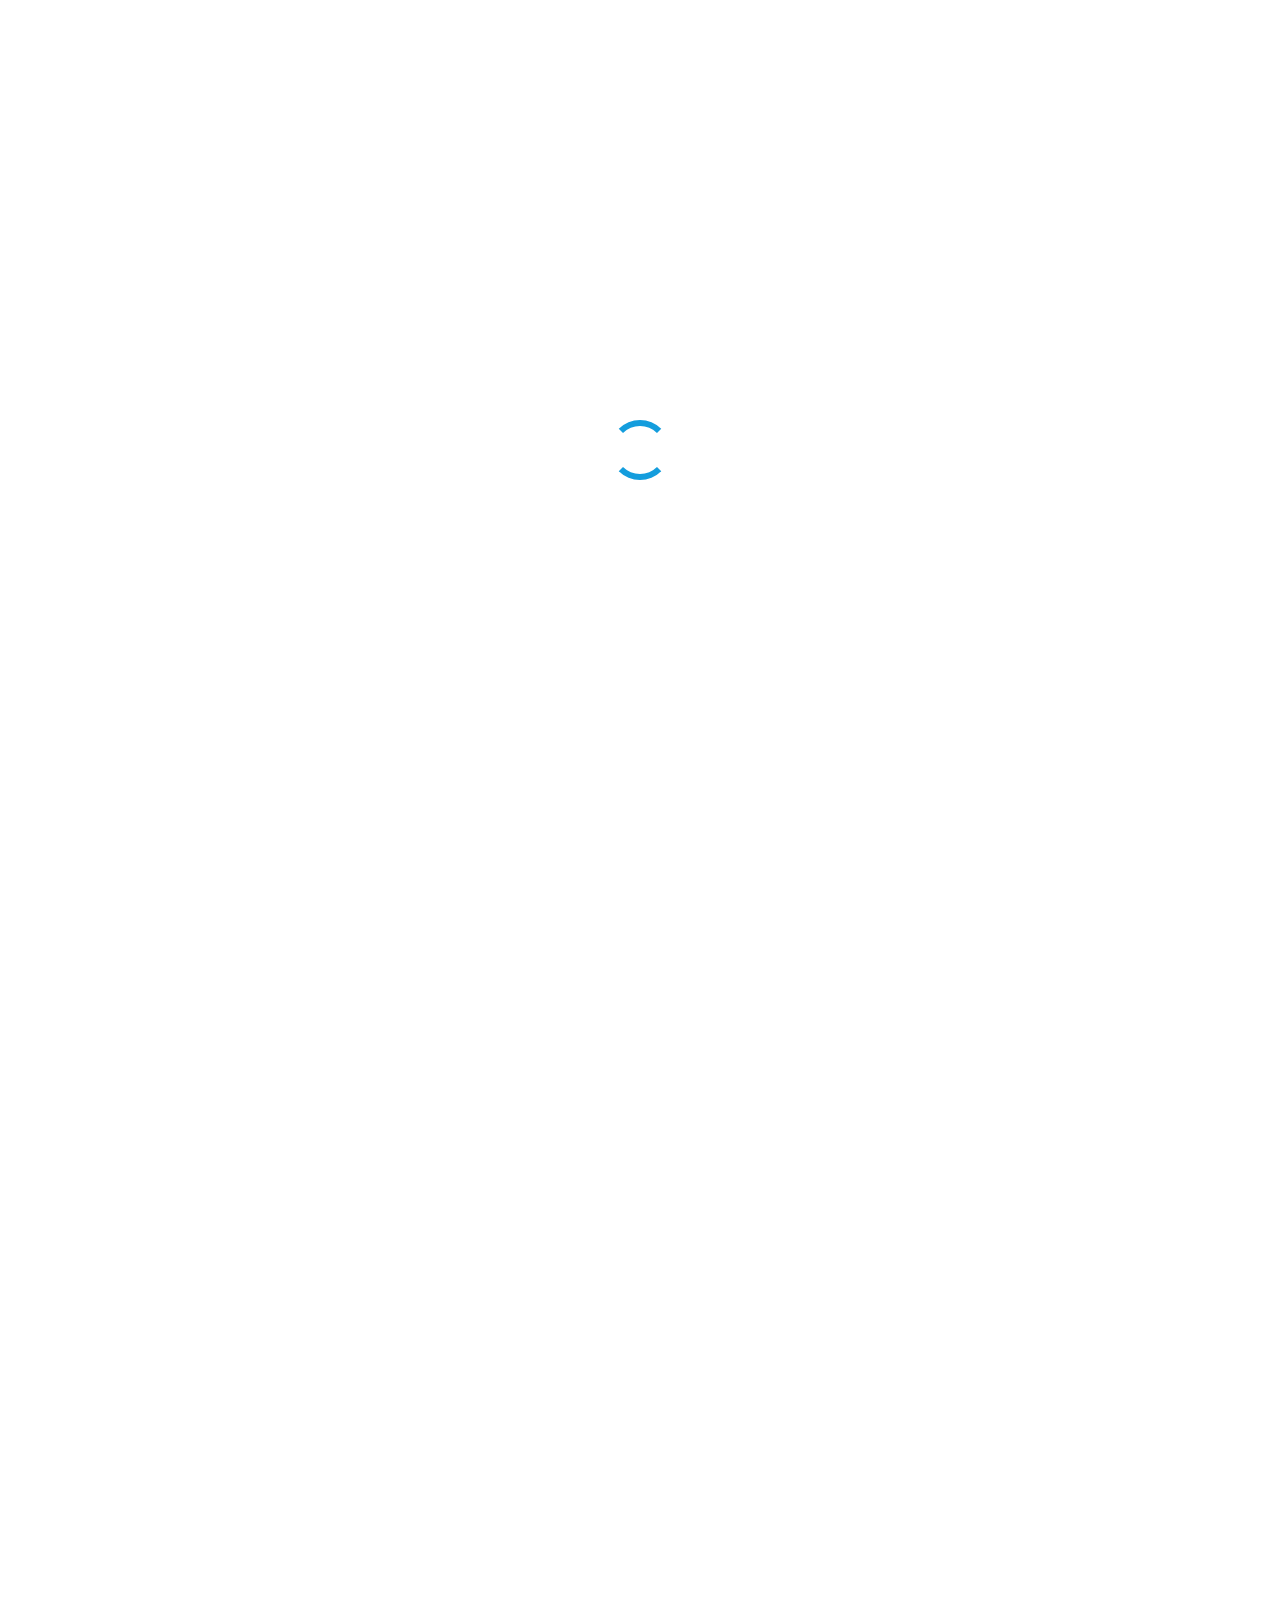
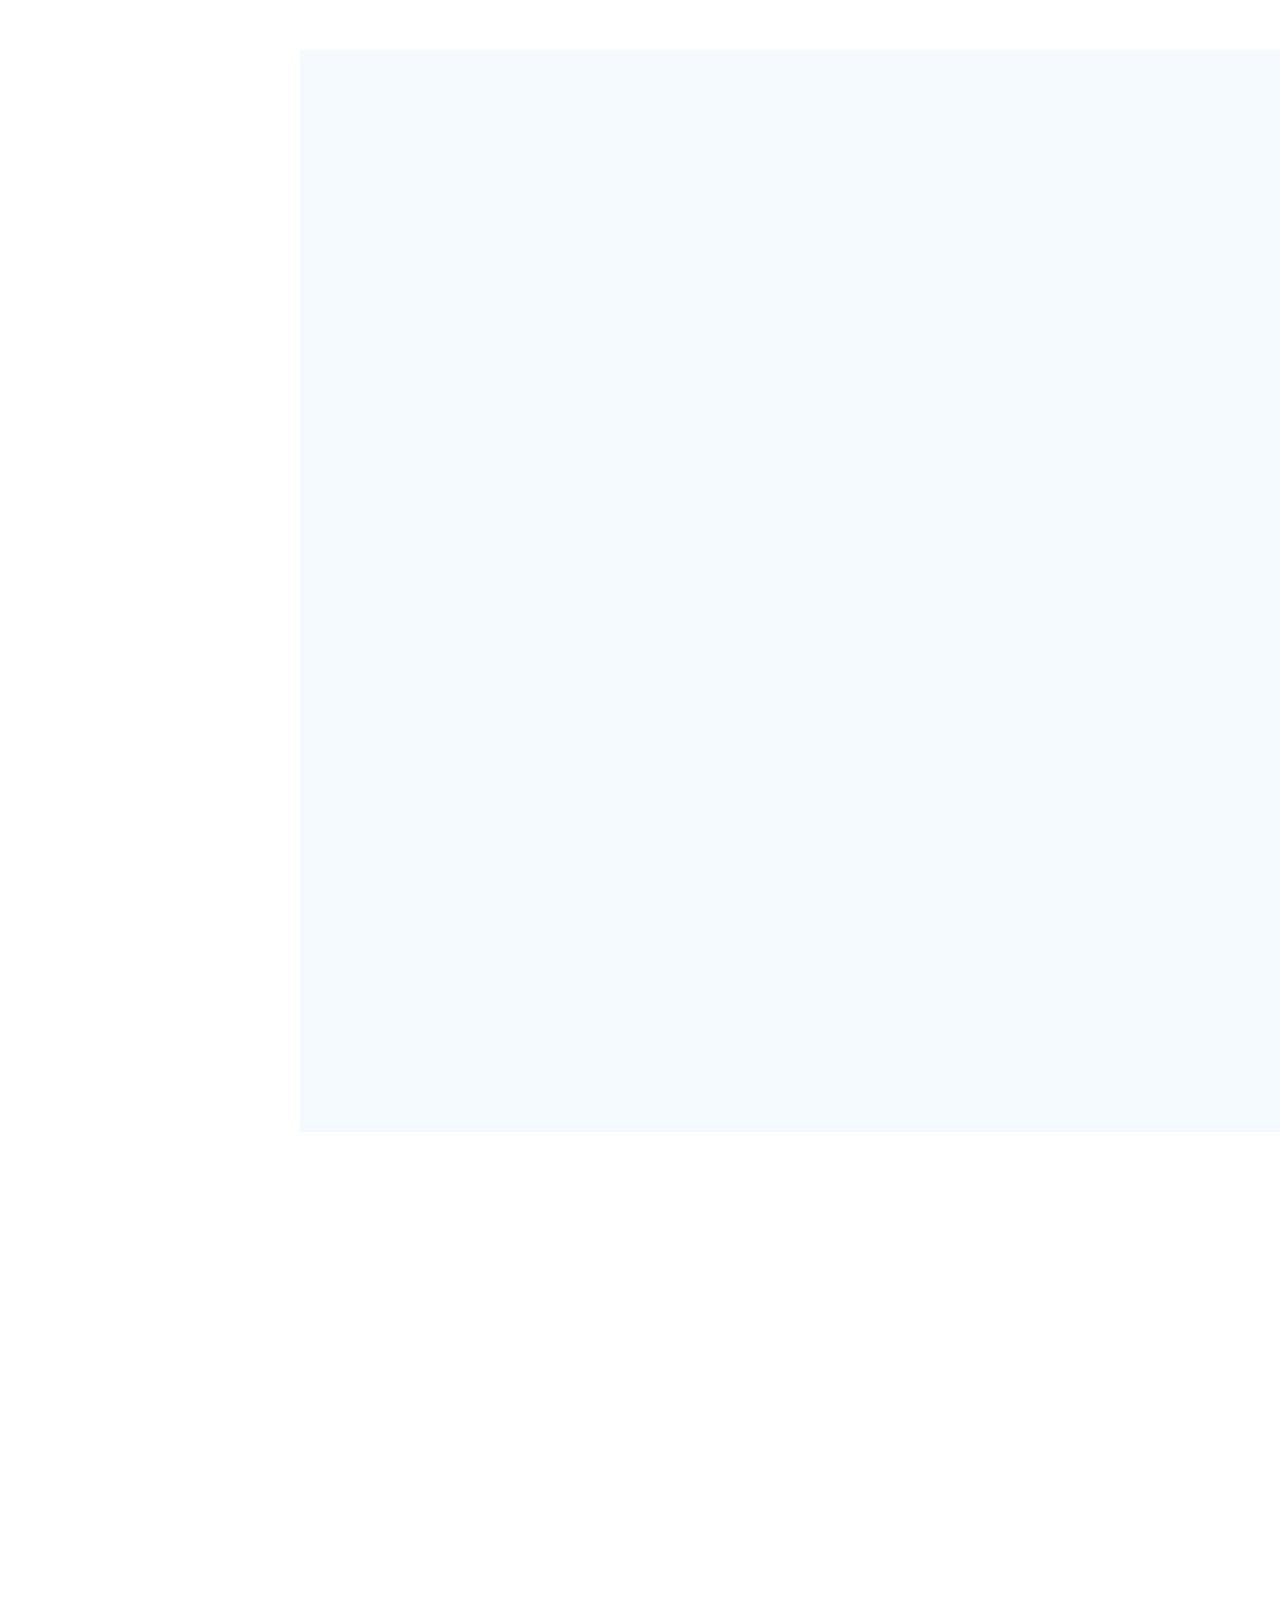
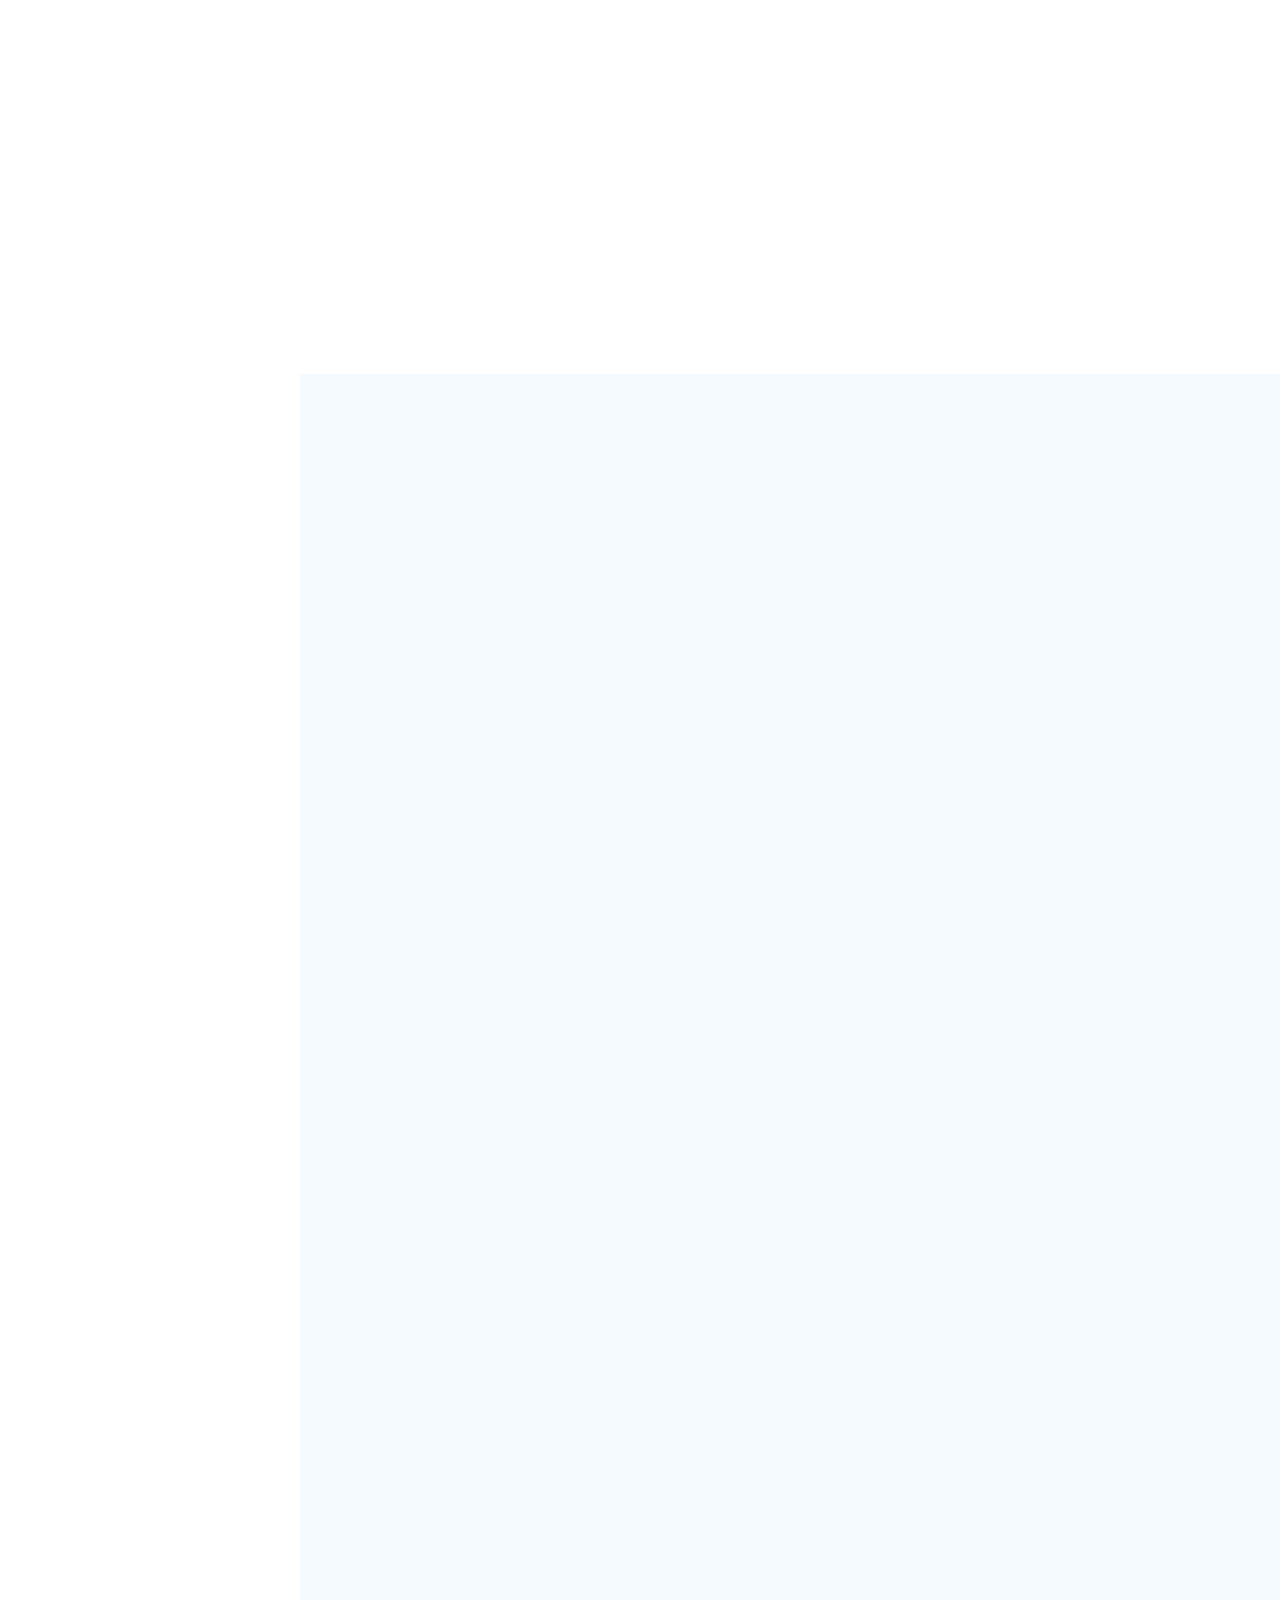
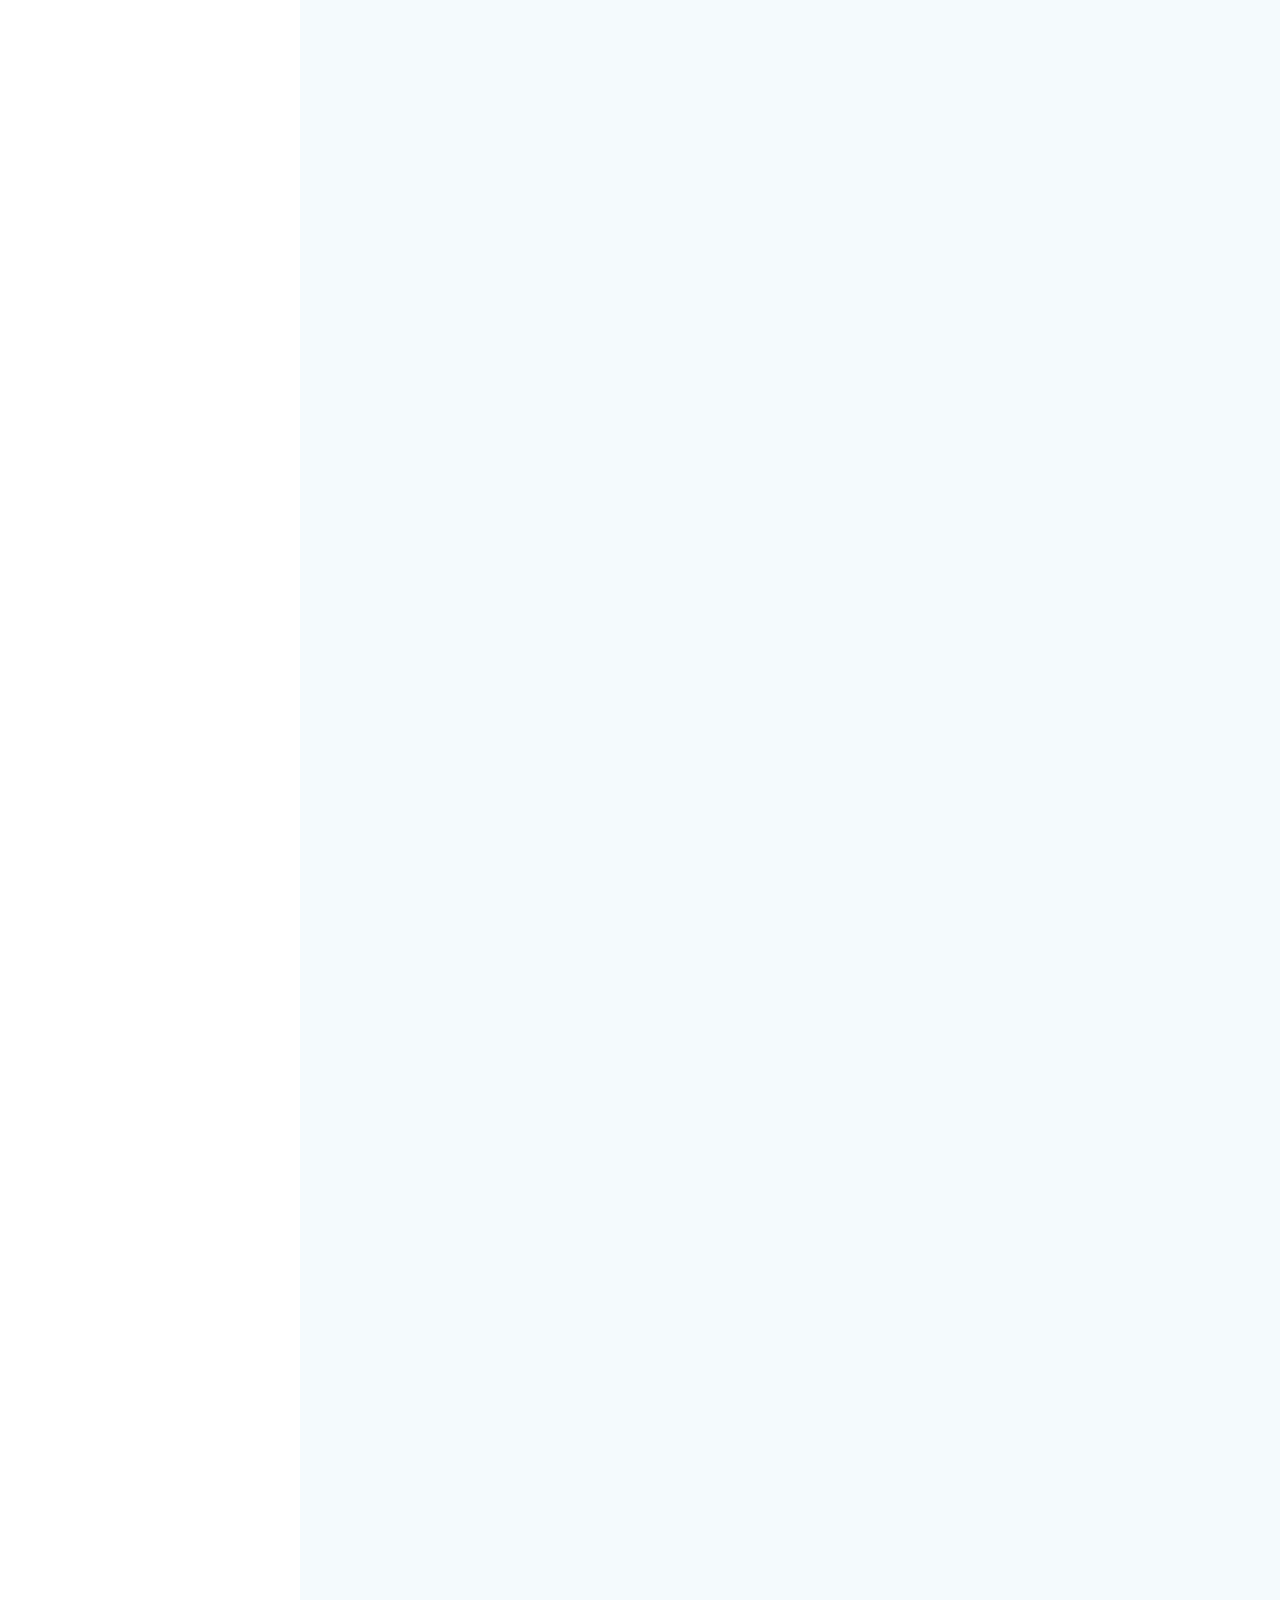
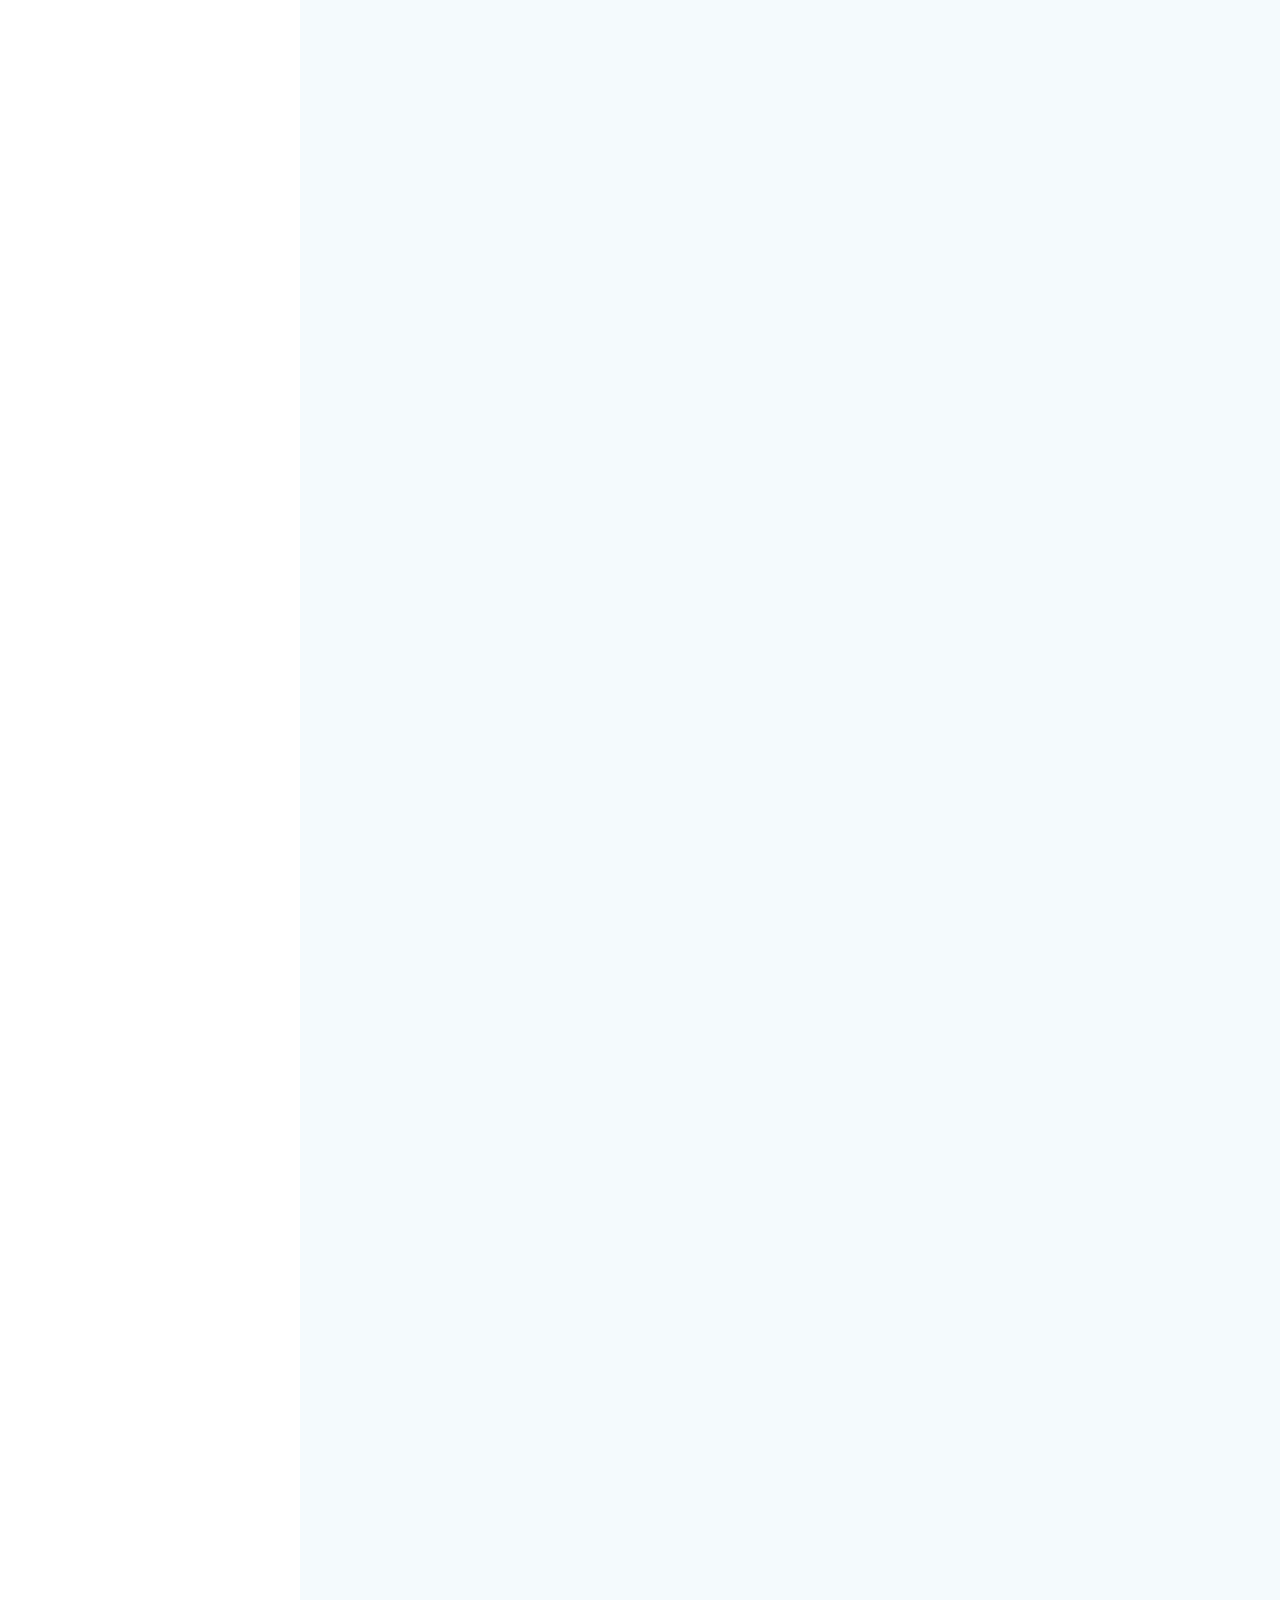
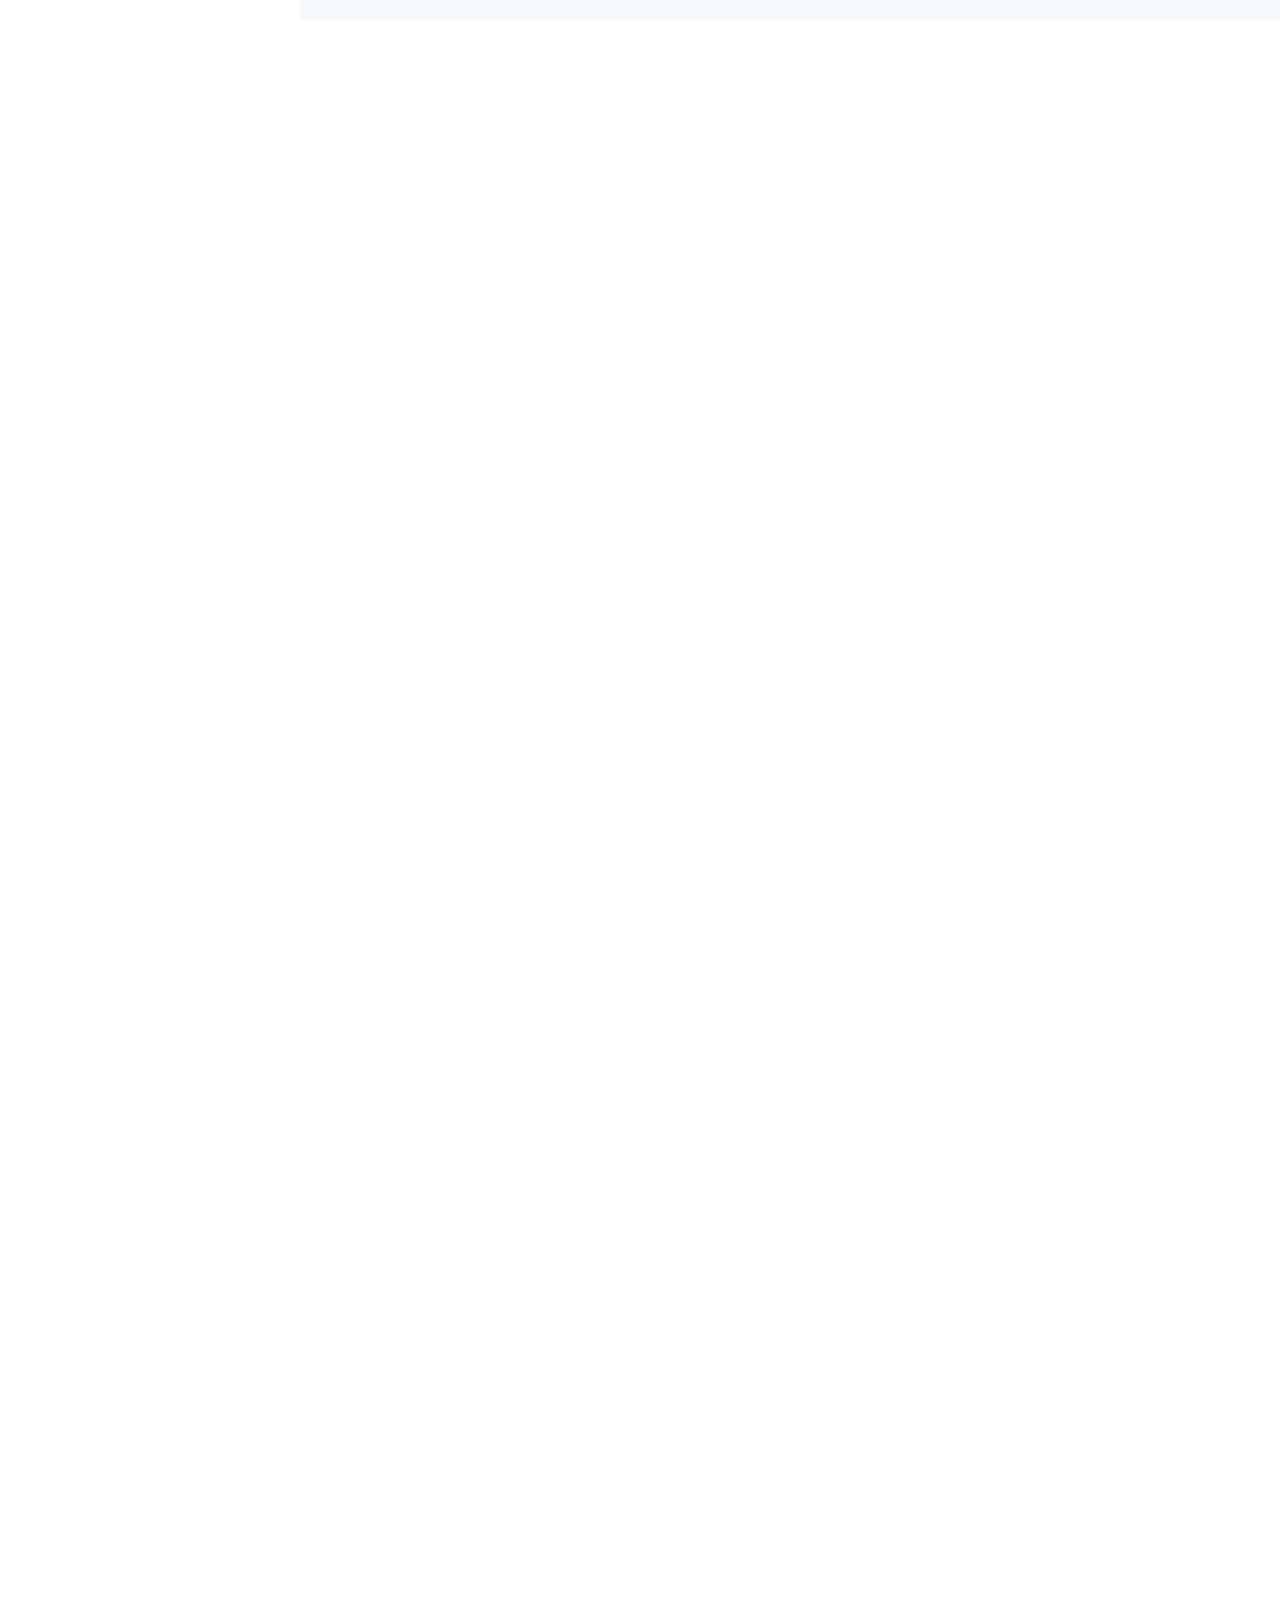
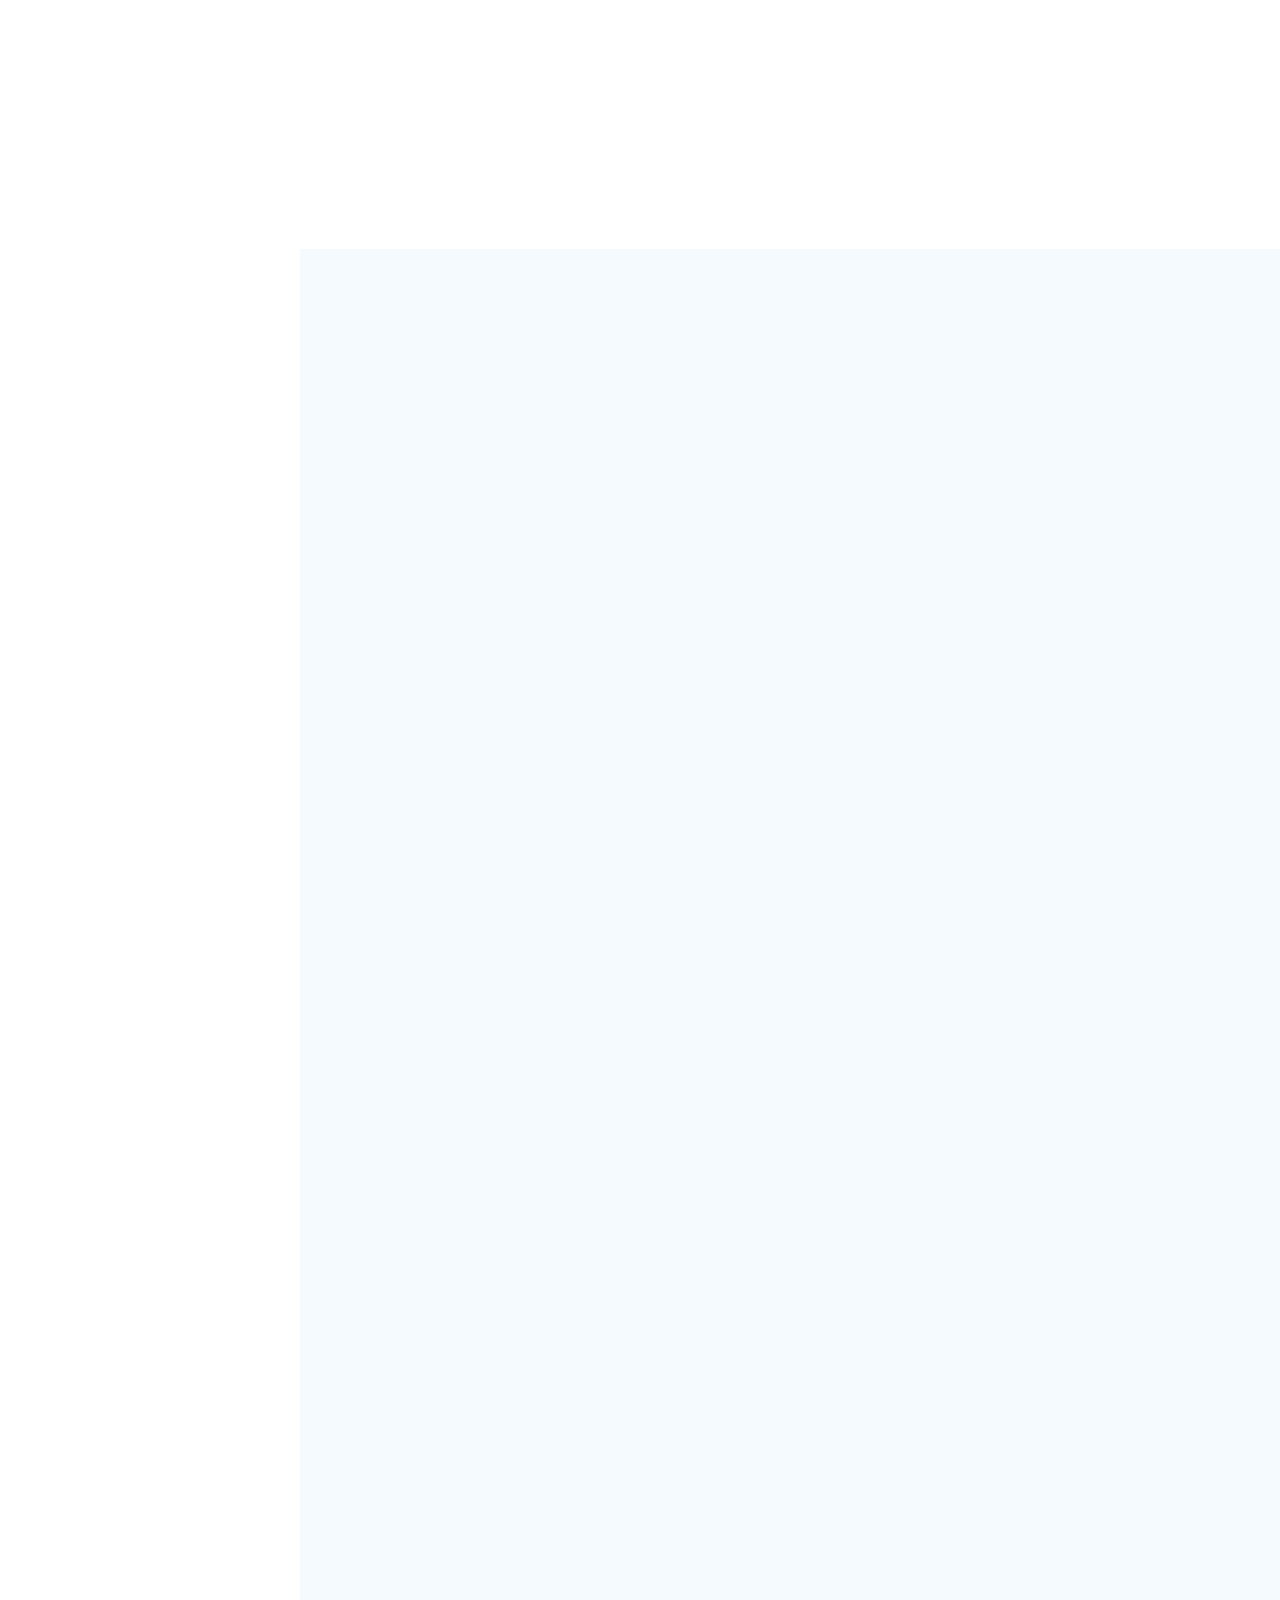
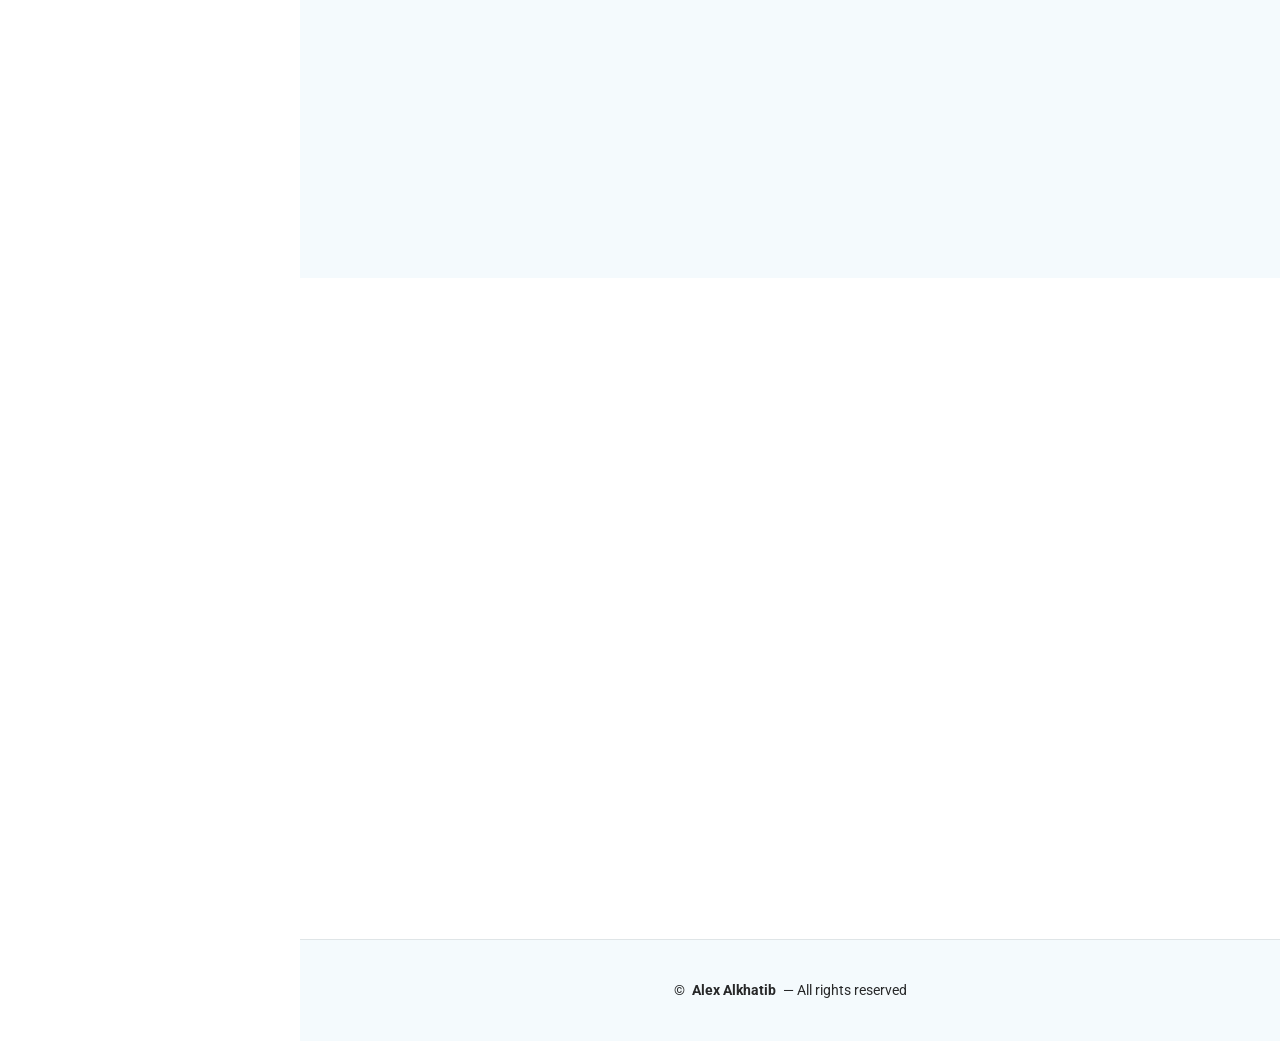
==== commit 6b135c0e: "Added new Google AI Badges" ====
--- a/en.index.html
+++ b/en.index.html
@@ -55,7 +55,7 @@
         <li><a href="#about"><i class="bi bi-person navicon"></i>ABOUT</a></li>
         <li><a href="#skills"><i class="bi bi-tools navicon"></i>SKILLS</a></li>
         <li><a href="#resume"><i class="bi bi-file-earmark-text navicon"></i>RESUME</a></li>
-        <li><a href="#portfolio"><i class="bi bi-palette navicon"></i>PORTFOLIO</a></li>
+        <li><a href="#portfolio"><i class="bi bi-palette navicon"></i>PROJECTS</a></li>
         <li><a href="#certifications"><i class="bi bi-patch-check navicon"></i>CERTIFICATIONS</a></li>
         <li><a href="#hobbies"><i class="bi bi-trophy navicon"></i>INTERESTS</a></li>
         <li><a href="#contact"><i class="bi bi-envelope navicon"></i>CONTACT</a></li>
@@ -586,7 +586,7 @@
 
       <!-- Section Title -->
       <div class="container section-title" data-aos="fade-up">
-        <h2>PORTFOLIO</h2>
+        <h2>PROJECTS</h2>
         <p>I invite you to explore my projects and discover my achievements.</p>
       </div><!-- End Section Title -->
 
@@ -1172,6 +1172,32 @@
           <!-- Certification Item 1 -->
           <div class="col-lg-6 col-md-6 certification-item d-flex" data-aos="fade-up" data-aos-delay="400">
             <div class="badge flex-shrink-0">
+                <img src="assets/img/badges/google-ai-professional-badge.webp" alt="Badge Google AI Professional" class="img-fluid">
+            </div>
+            <div>
+              <h4 class="title">
+                <a href="https://www.credly.com/badges/d4f44d34-f1b0-46bf-b945-d3aee43e4073/public_url" target="_blank">Google AI Professional</a>
+              </h4>
+              <p class="description">Certification demonstrating my ability to apply AI to research, data analysis, content creation, communication, and planning, as well as prompt engineering and AI-assisted development.</p>
+            </div>
+          </div>
+          <!-- End Certification Item -->
+          <!-- Certification Item 2 -->
+          <div class="col-lg-6 col-md-6 certification-item d-flex" data-aos="fade-up" data-aos-delay="400">
+            <div class="badge flex-shrink-0">
+                <img src="assets/img/badges/google-ai-essentials.webp" alt="Badge Google AI Essentials" class="img-fluid">
+            </div>
+            <div>
+              <h4 class="title">
+                <a href="https://www.credly.com/badges/cac01f68-41ca-4e9b-827a-7a4b4929a045/public_url" target="_blank">Google AI Essentials</a>
+              </h4>
+              <p class="description">Certification demonstrating my skills in using generative AI to enhance productivity, optimize tasks, and solve problems while applying responsible AI practices.</p>
+            </div>
+          </div>
+          <!-- End Certification Item -->
+          <!-- Certification Item 3 -->
+          <div class="col-lg-6 col-md-6 certification-item d-flex" data-aos="fade-up" data-aos-delay="400">
+            <div class="badge flex-shrink-0">
                 <img src="assets/img/badges/google-cloud-engineering-badge.webp" alt="Badge Google Cloud Engineering" class="img-fluid">
             </div>
             <div>
@@ -1182,7 +1208,7 @@
             </div>
           </div>
           <!-- End Certification Item -->
-          <!-- Certification Item 2 -->
+          <!-- Certification Item 4 -->
           <div class="col-lg-6 col-md-6 certification-item d-flex" data-aos="fade-up" data-aos-delay="300">
             <div class="badge flex-shrink-0">
                 <img src="assets/img/badges/google-data-analytics-badge.webp" alt="Badge Google Data Analytics" class="img-fluid">
@@ -1196,7 +1222,7 @@
             </div>
           </div>
           <!-- End Certification Item -->
-          <!-- Certification Item 3 -->
+          <!-- Certification Item 5 -->
           <div class="col-lg-6 col-md-6 certification-item d-flex" data-aos="fade-up" data-aos-delay="100">
             <div class="badge flex-shrink-0">
                 <img src="assets/img/badges//az-900-badge.webp" alt="Badge AZ-900" class="img-fluid">
@@ -1209,7 +1235,7 @@
             </div>
           </div>
           <!-- End Certification Item -->
-          <!-- Certification Item 4 -->
+          <!-- Certification Item 6 -->
           <div class="col-lg-6 col-md-6 certification-item d-flex" data-aos="fade-up" data-aos-delay="100">
             <div class="badge flex-shrink-0">
                 <img src="assets/img/badges//oci-foundations-associate-badge.webp" alt="Oracle Cloud Infrastructure Foundations Associate Badge" class="img-fluid">
@@ -1222,7 +1248,7 @@
             </div>
           </div>
           <!-- End Certification Item -->
-          <!-- Certification Item 5 -->
+          <!-- Certification Item 7 -->
           <div class="col-lg-6 col-md-6 certification-item d-flex" data-aos="fade-up" data-aos-delay="400">
             <div class="badge flex-shrink-0">
                 <img src="assets/img/badges/ibm-data-fundamentals-badge.webp" alt="Badge IBM Data Fundamentals" class="img-fluid">
@@ -1235,7 +1261,7 @@
             </div>
           </div>
           <!-- End Certification Item -->
-          <!-- Certification Item 6 -->
+          <!-- Certification Item 8 -->
           <div class="col-lg-6 col-md-6 certification-item d-flex" data-aos="fade-up" data-aos-delay="400">
             <div class="badge flex-shrink-0">
                 <img src="assets/img/badges/ibm-artificial-intelligence-fundamentals-badge.webp" alt="Badge IBM Artificial Intelligence Fundamentals" class="img-fluid">
@@ -1248,7 +1274,7 @@
             </div>
           </div>
           <!-- End Certification Item -->
-          <!-- Certification Item 7 -->
+          <!-- Certification Item 9 -->
           <div class="col-lg-6 col-md-6 certification-item d-flex" data-aos="fade-up" data-aos-delay="500">
             <div class="badge flex-shrink-0">
                 <img src="assets/img/badges/networking-basics-badge.webp" alt="Badge CISCO Networking Basics" class="img-fluid">
@@ -1261,7 +1287,7 @@
             </div>
           </div>
           <!-- End Certification Item -->
-          <!-- Certification Item 8 -->
+          <!-- Certification Item 10 -->
           <div class="col-lg-6 col-md-6 certification-item d-flex" data-aos="fade-up" data-aos-delay="200">
             <div class="badge flex-shrink-0">
                 <img src="assets/img/badges/introduction-to-cybersecurity-badge.webp" alt="Badge CISCO Introduction to Cybersecurity" class="img-fluid">
@@ -1274,7 +1300,7 @@
             </div>
           </div>
           <!-- End Certification Item -->
-          <!-- Certification Item 9 -->
+          <!-- Certification Item 11 -->
           <div class="col-lg-6 col-md-6 certification-item d-flex" data-aos="fade-up" data-aos-delay="100">
             <div class="badge flex-shrink-0">
                 <img src="assets/img/badges//cs50-badge.webp" alt="Harvard CS50x Badge" class="img-fluid">
@@ -1287,7 +1313,7 @@
             </div>
           </div>
           <!-- End Certification Item -->
-          <!-- Certification Item 10 -->
+          <!-- Certification Item 12 -->
           <div class="col-lg-6 col-md-6 certification-item d-flex" data-aos="fade-up" data-aos-delay="100">
             <div class="badge flex-shrink-0">
                 <img src="assets/img/badges//ef-set-badge.webp" alt="EF Standard English Test Badge" class="img-fluid">
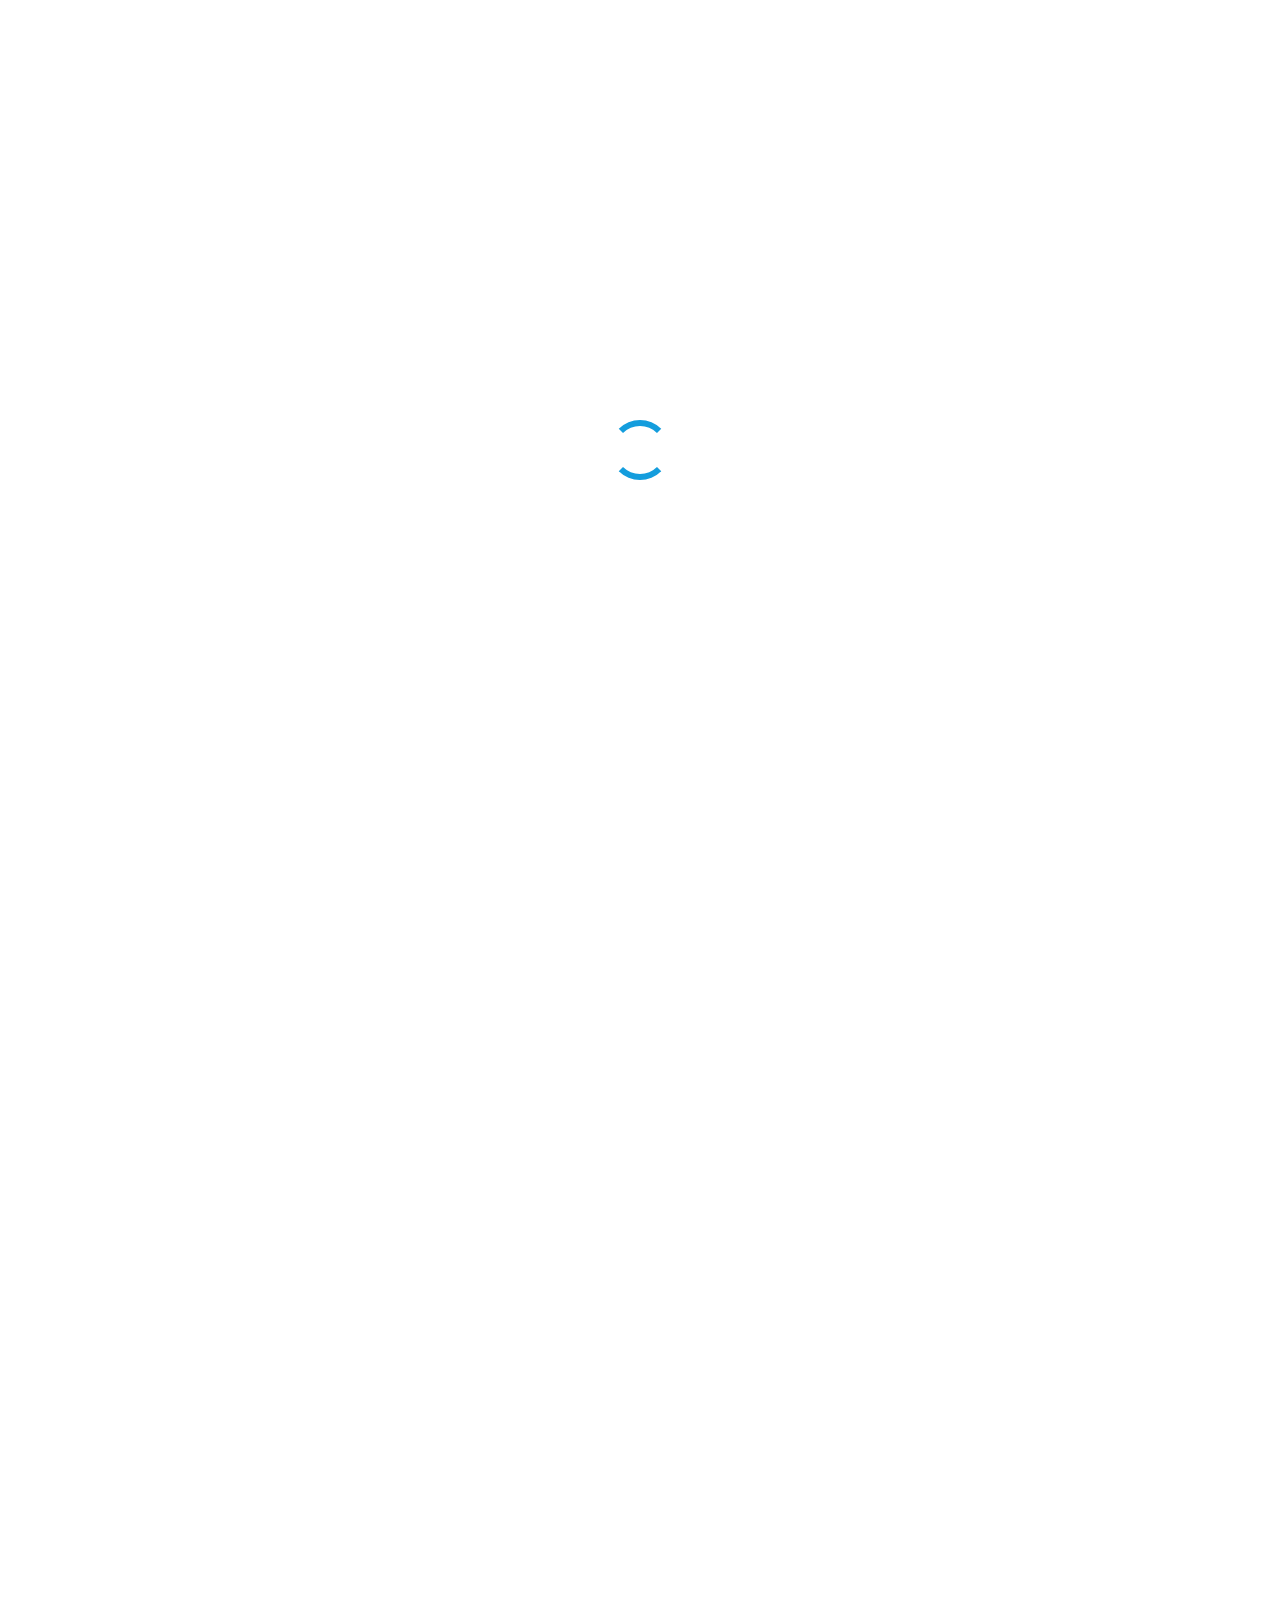
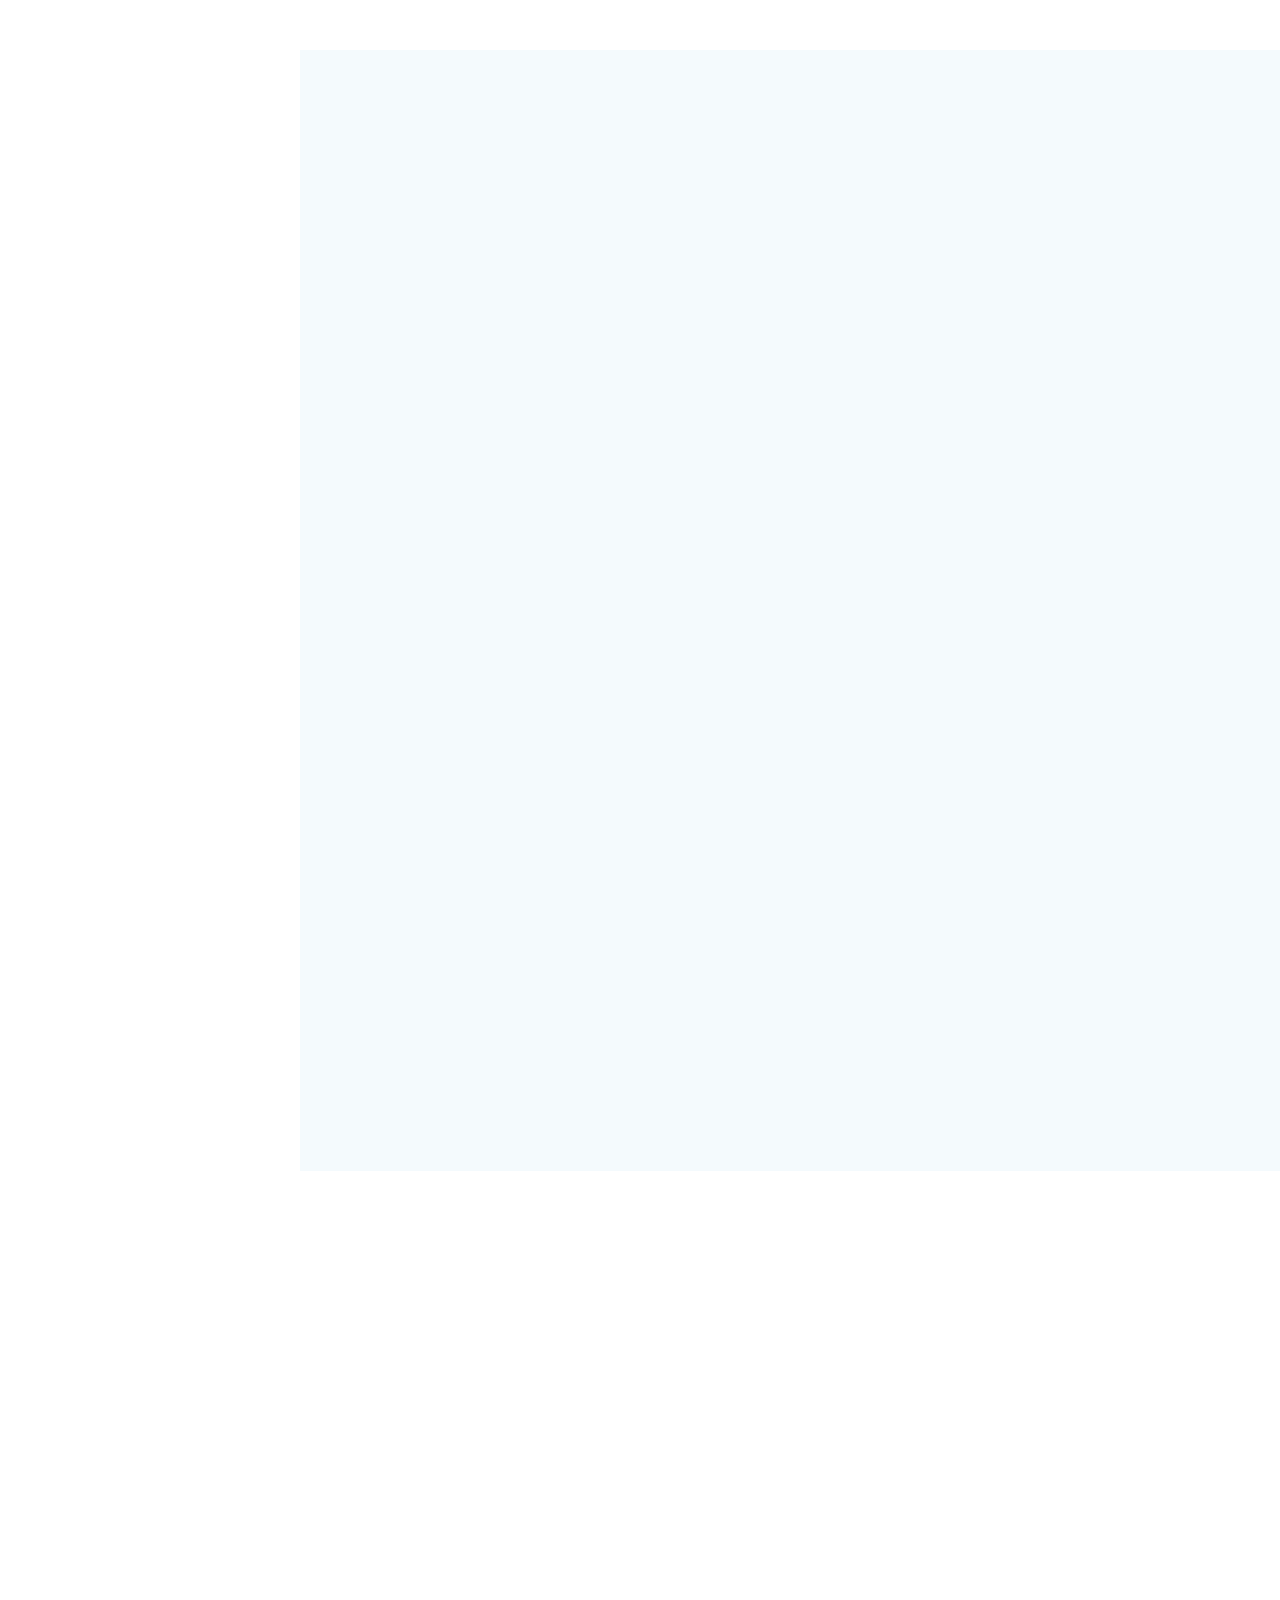
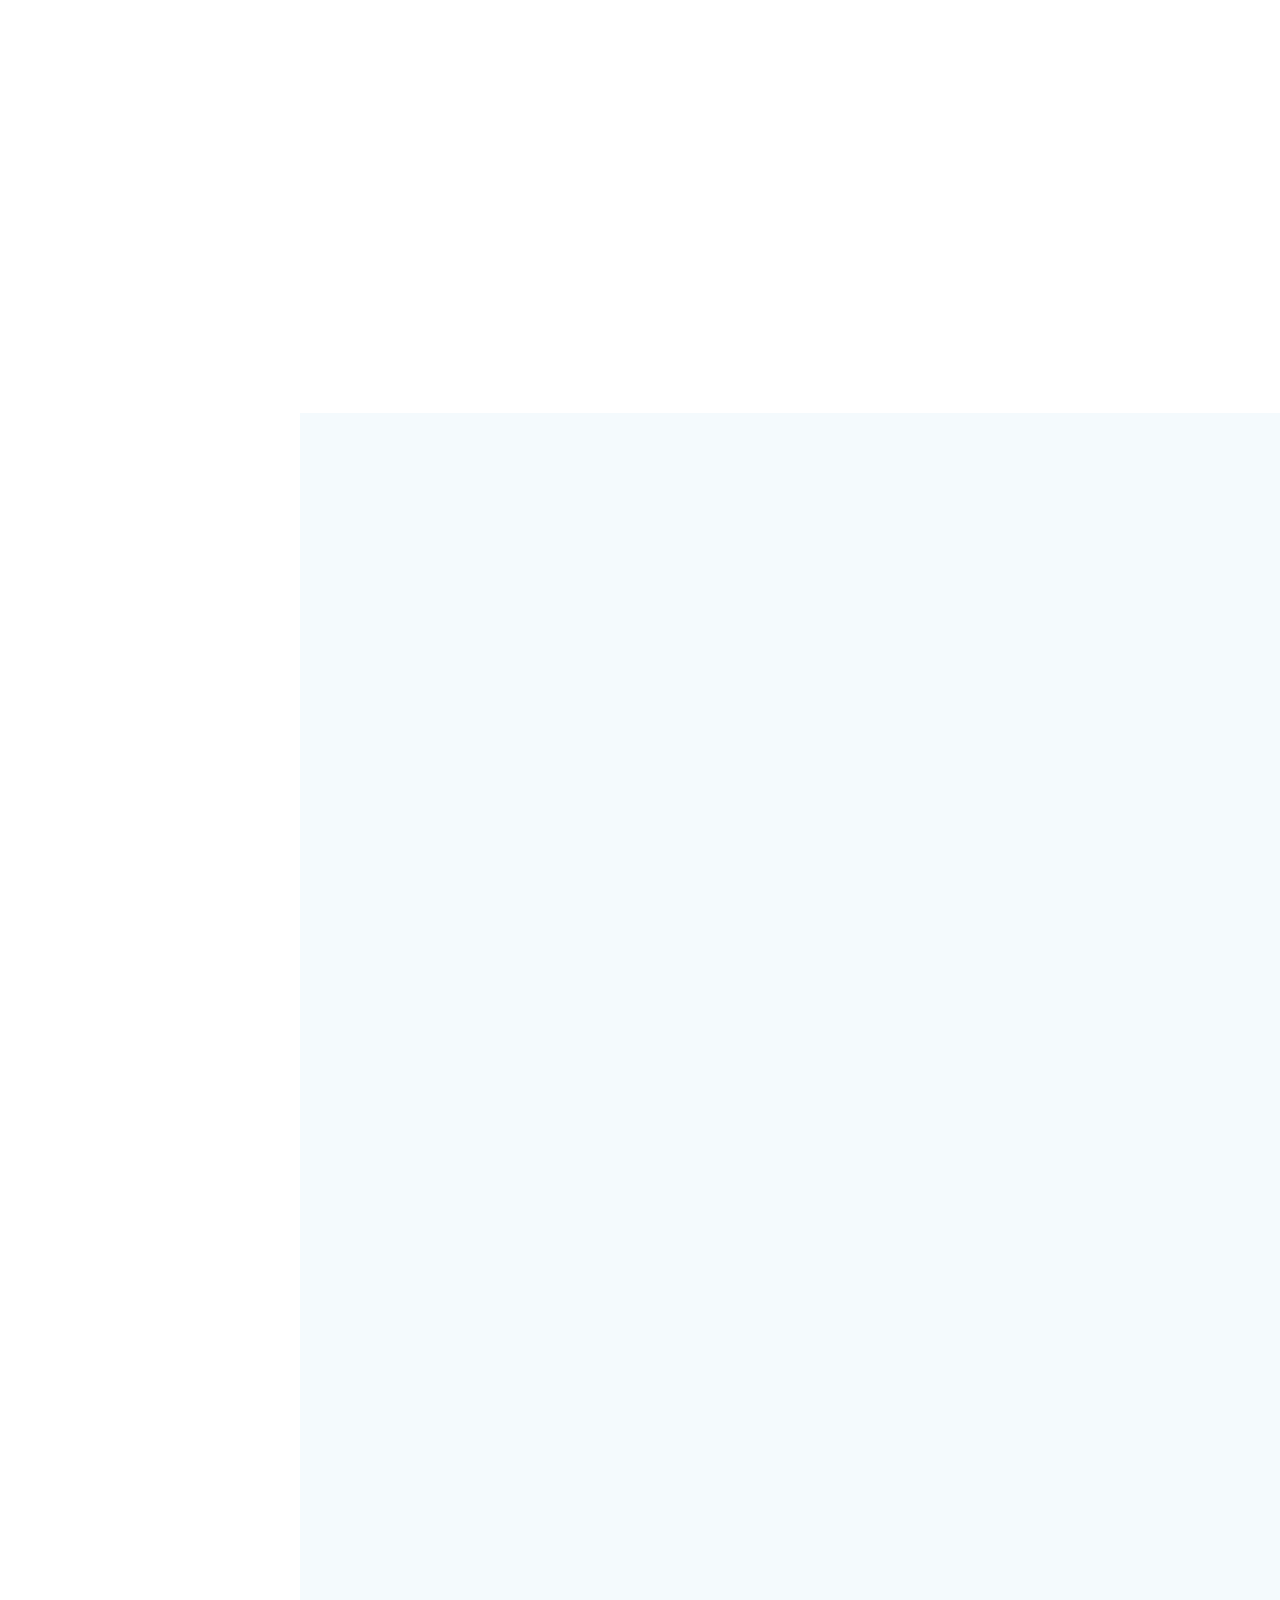
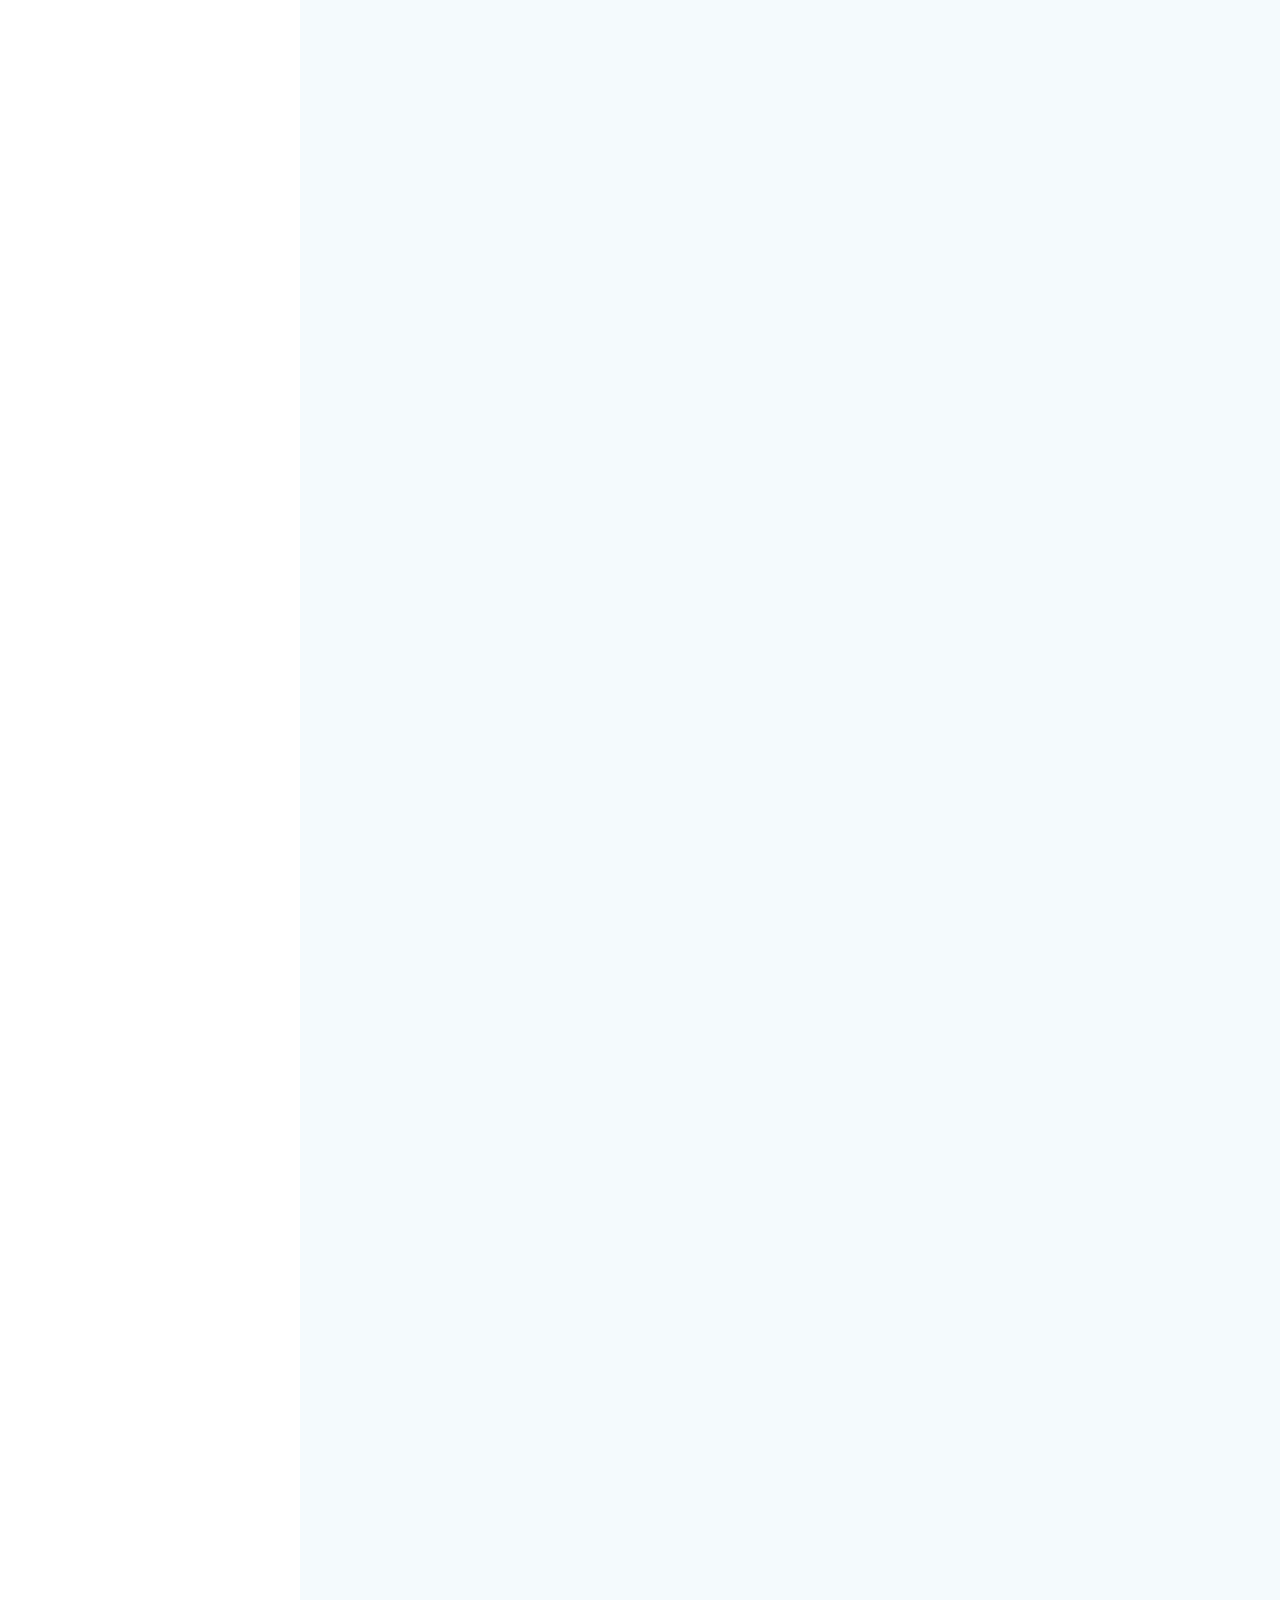
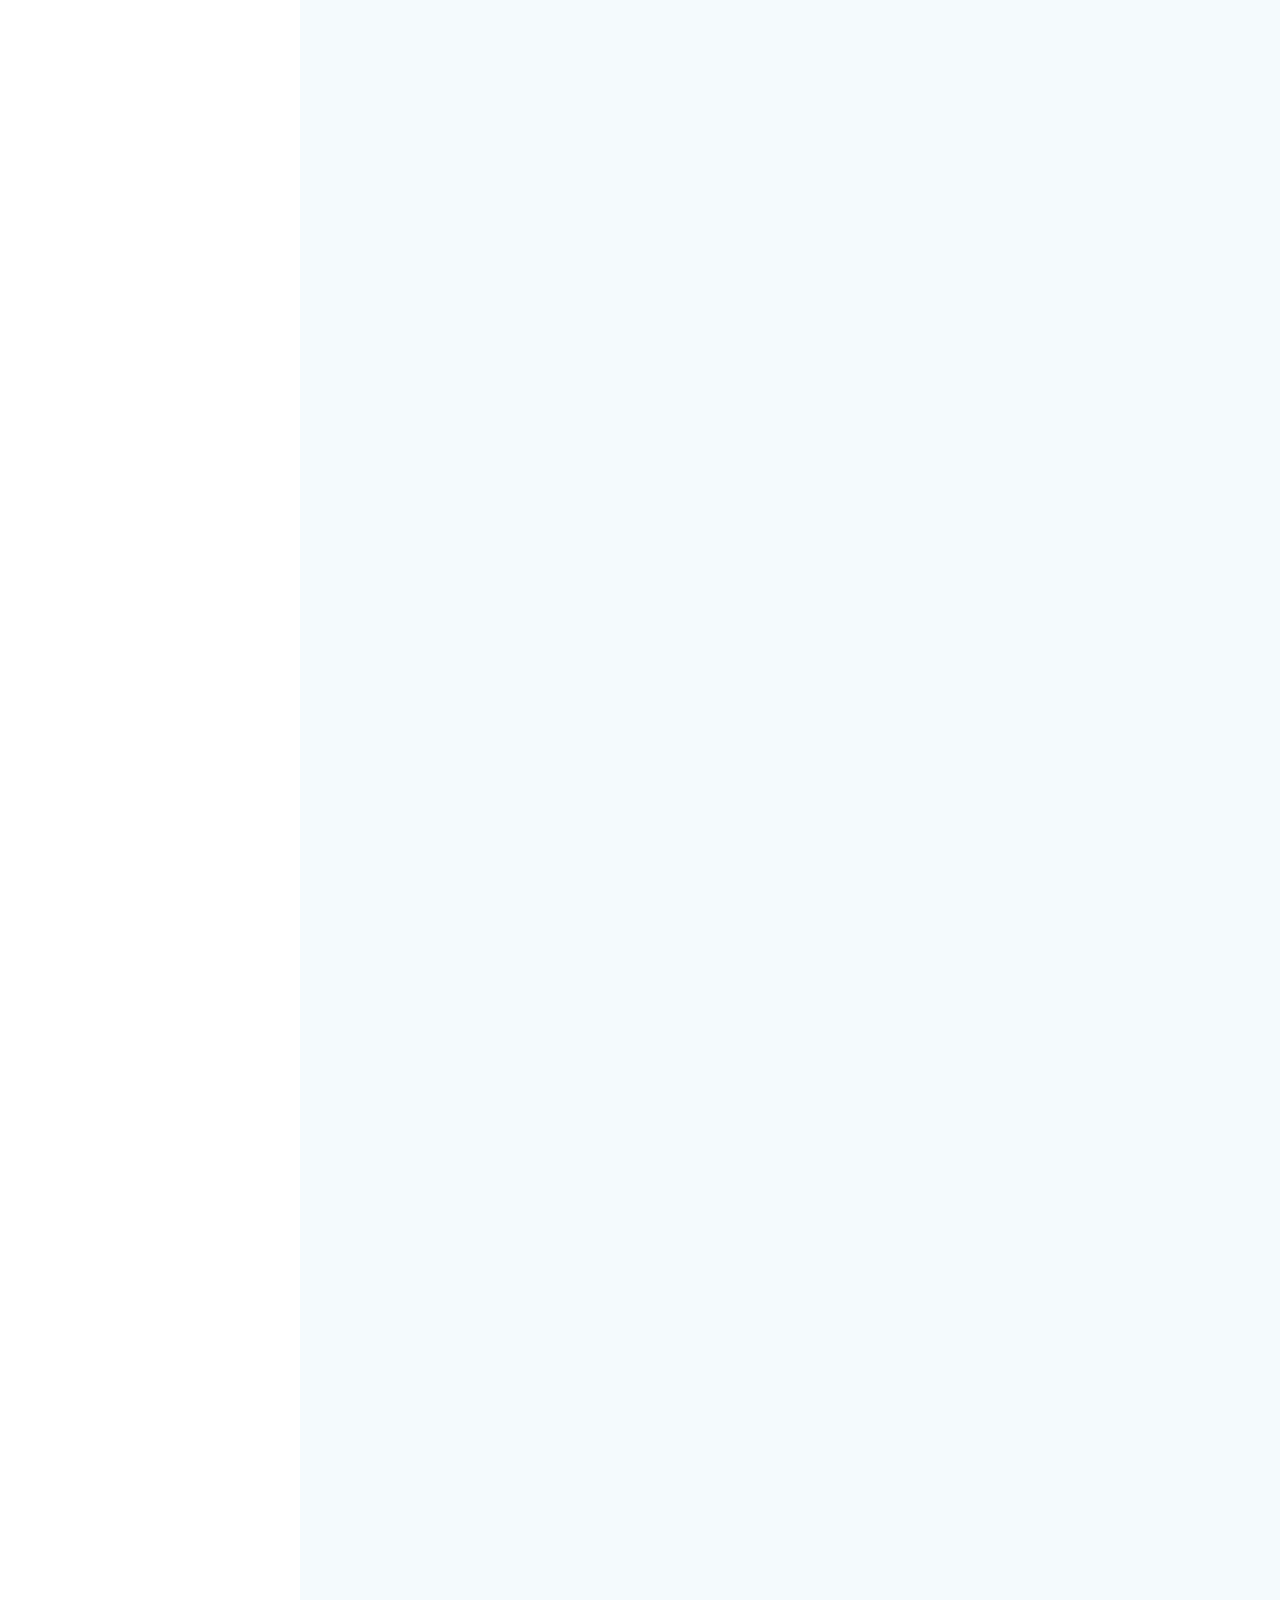
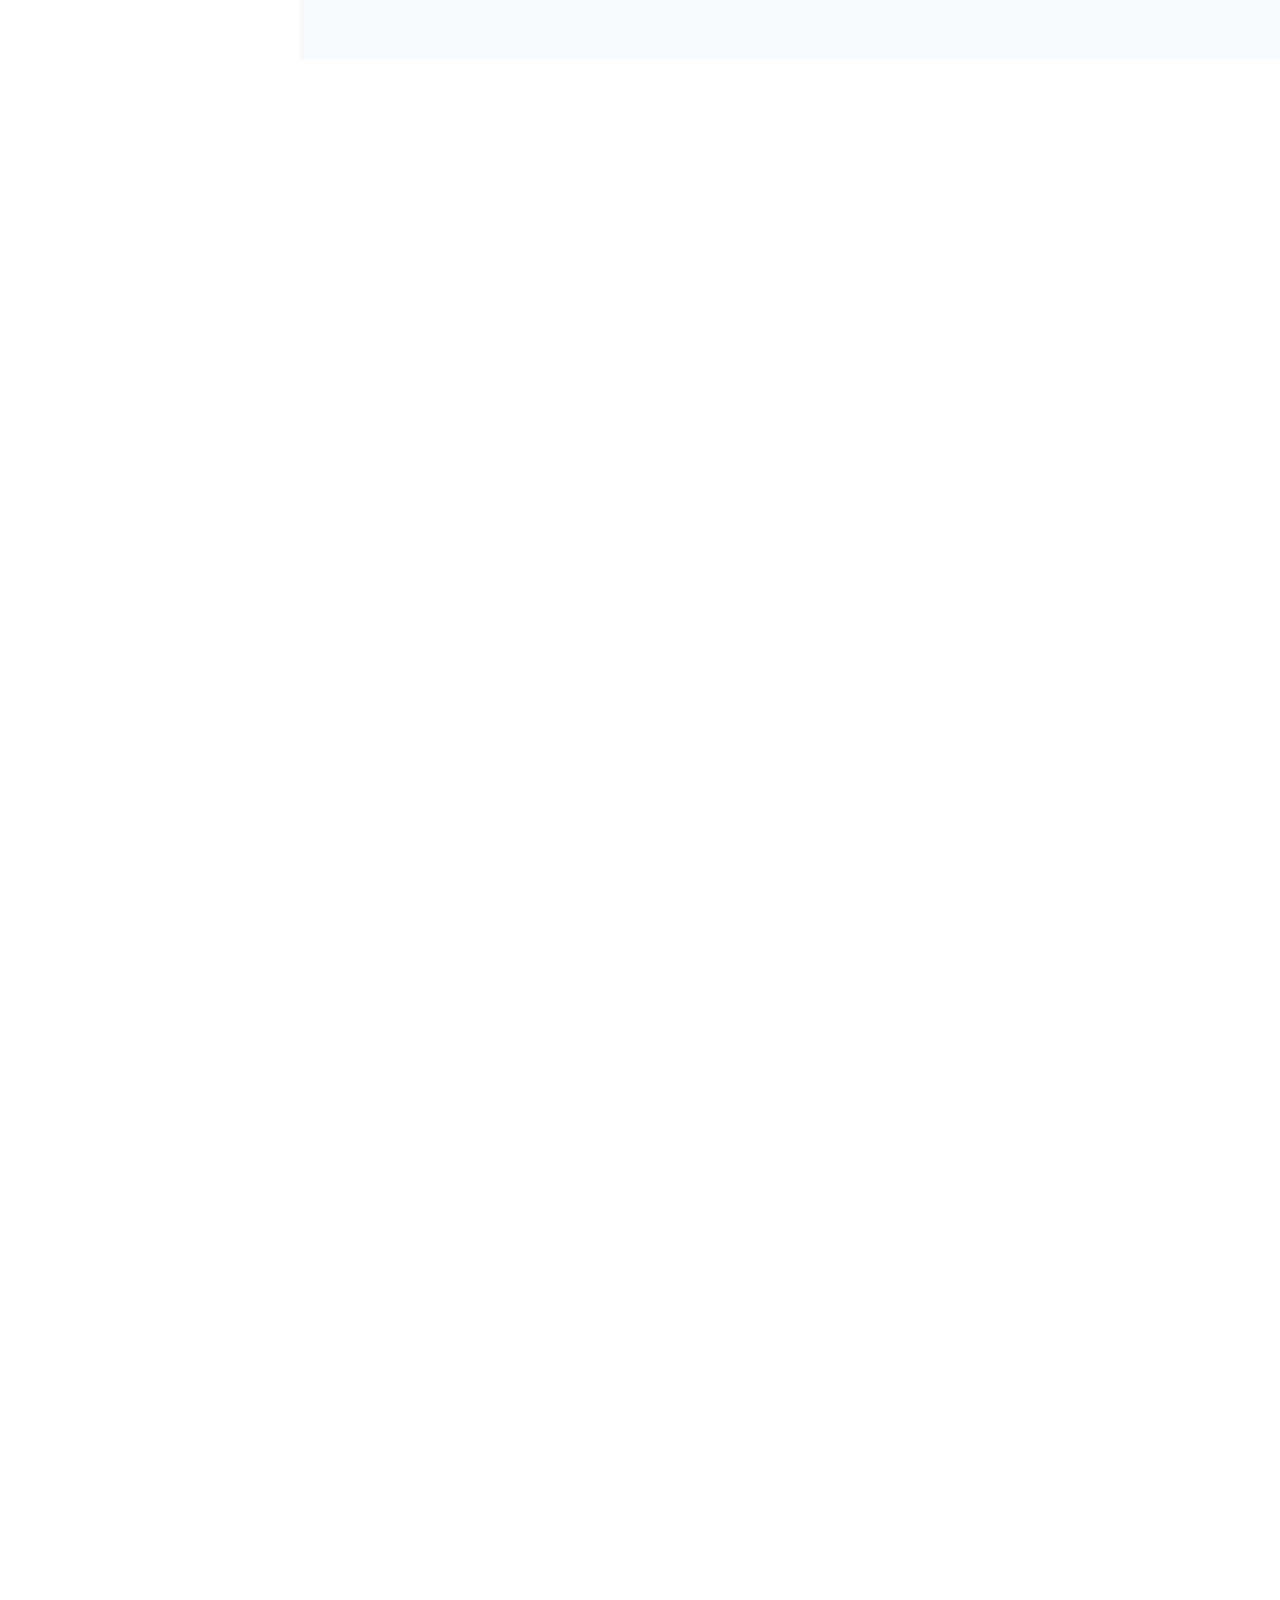
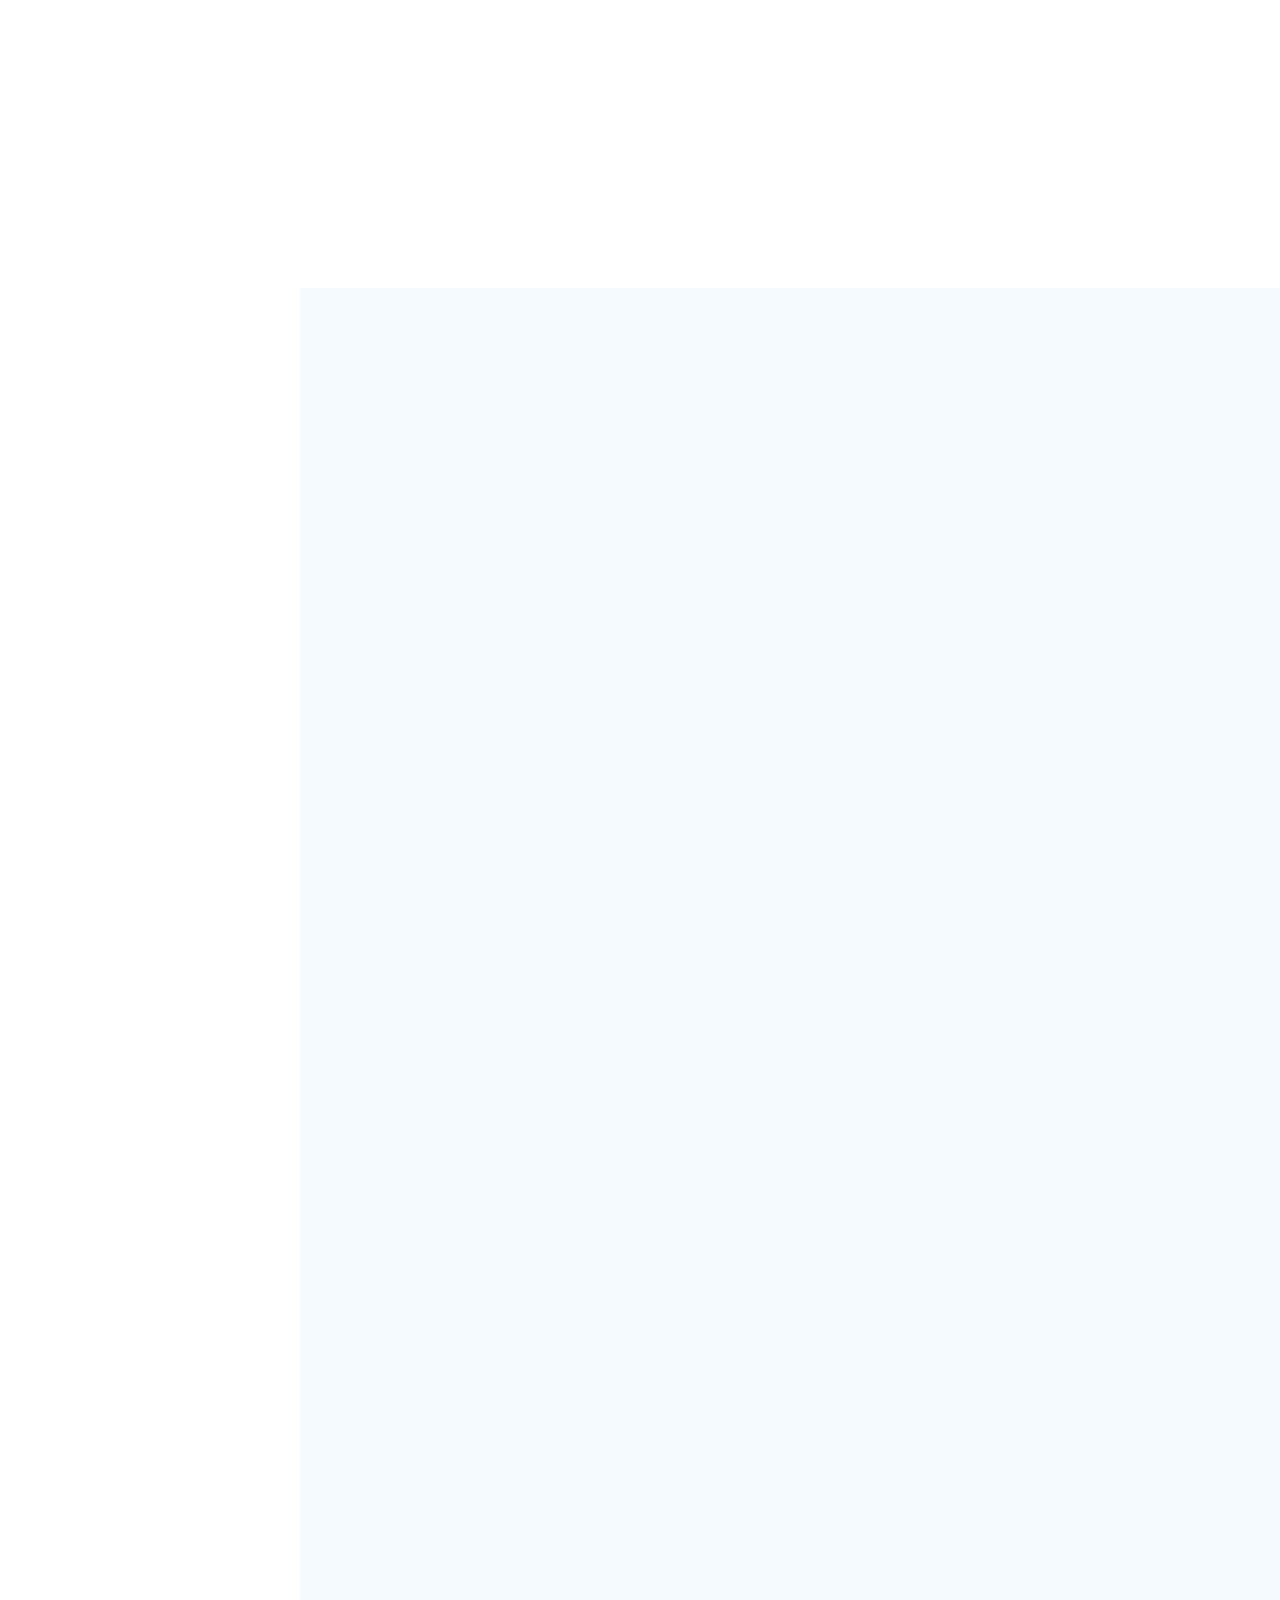
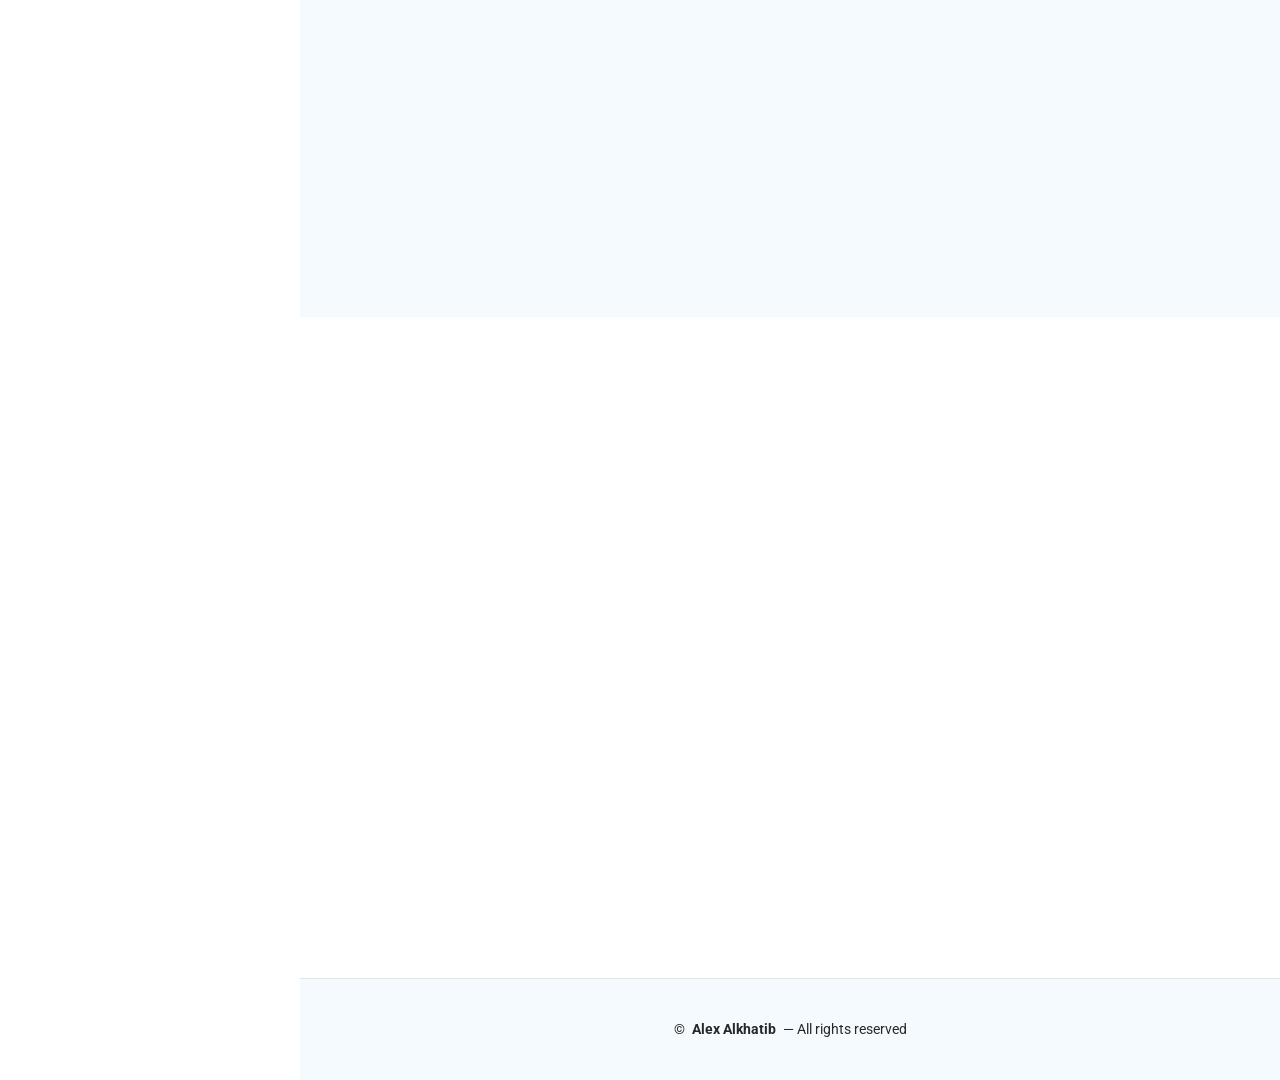
==== commit 68f1c47c: "Add OpenCV to the list of technologies" ====
--- a/en.index.html
+++ b/en.index.html
@@ -213,6 +213,7 @@
                 <span>TensorFlow</span>
                 <span>Keras</span>
                 <span>CNN</span>
+                <span>OpenCV</span>
                 <span>LLM</span>
                 <span>RAG</span>
                 <span>AI Agents</span>
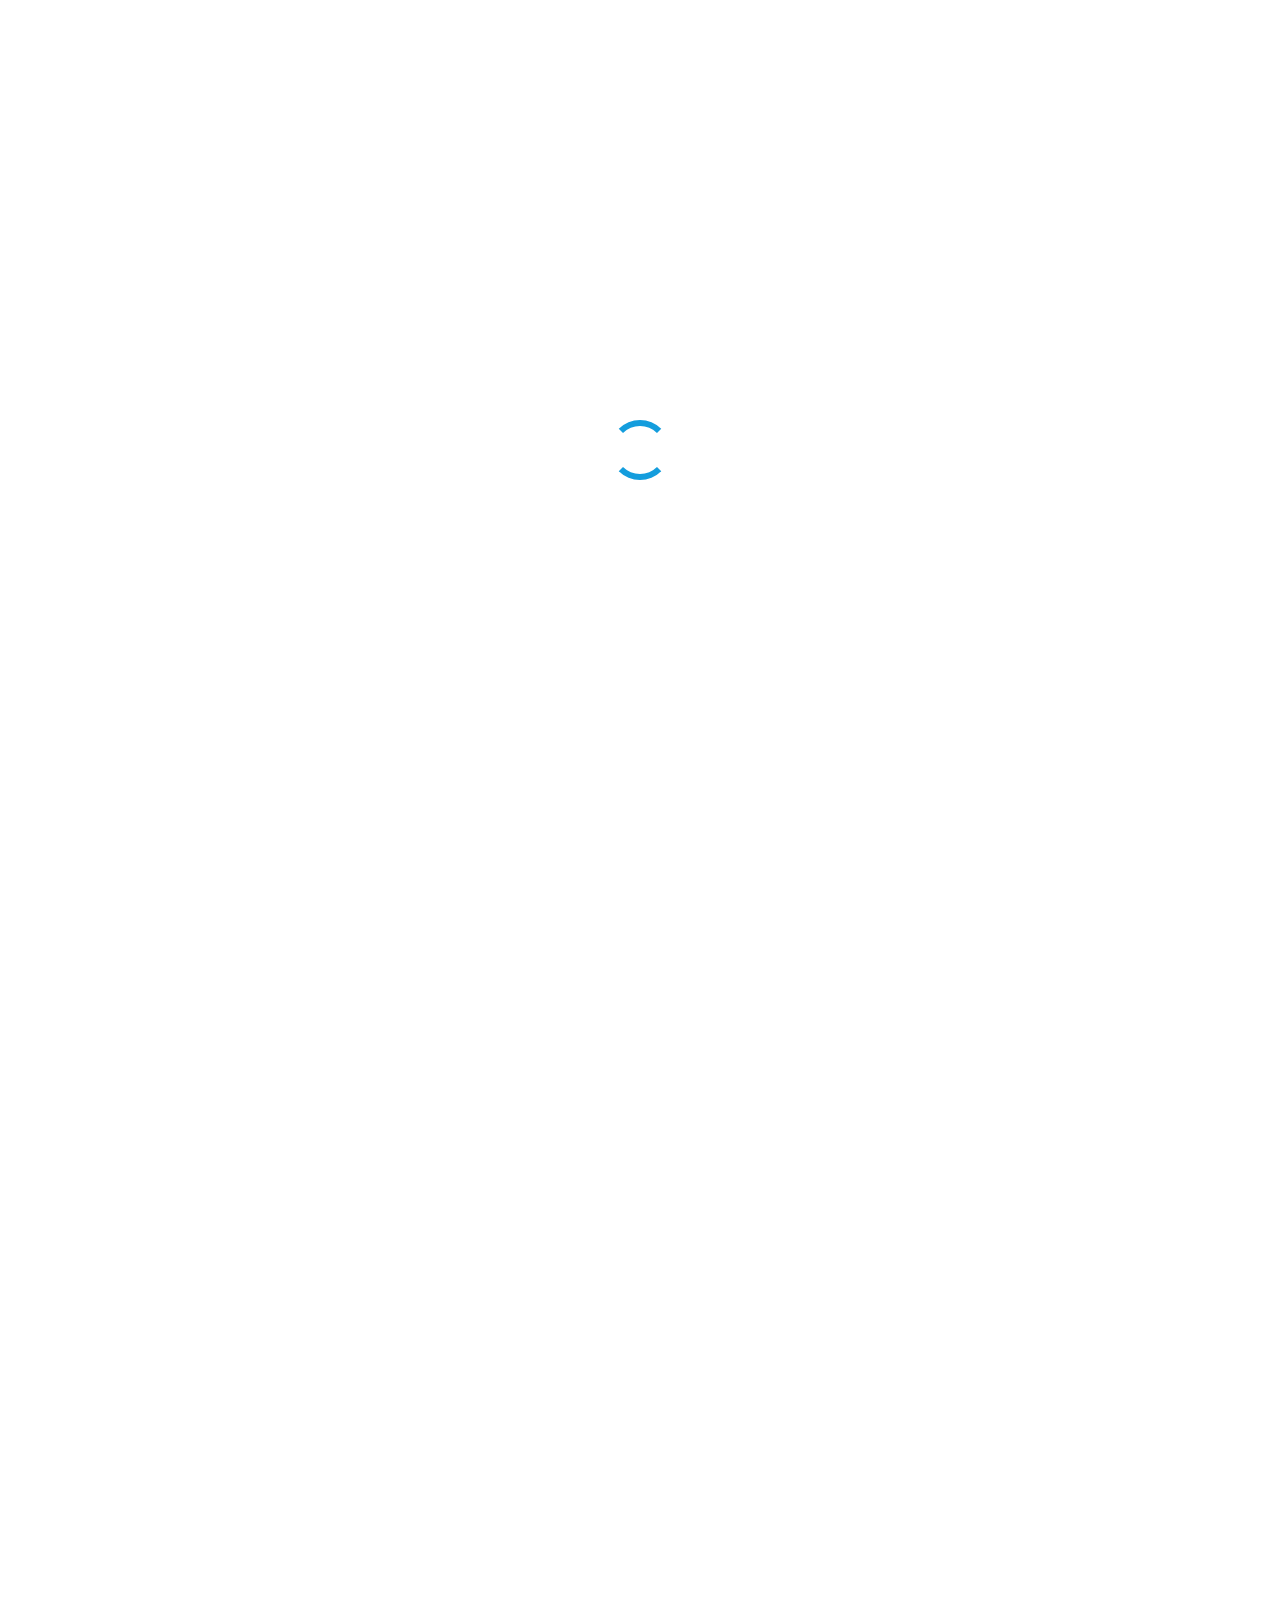
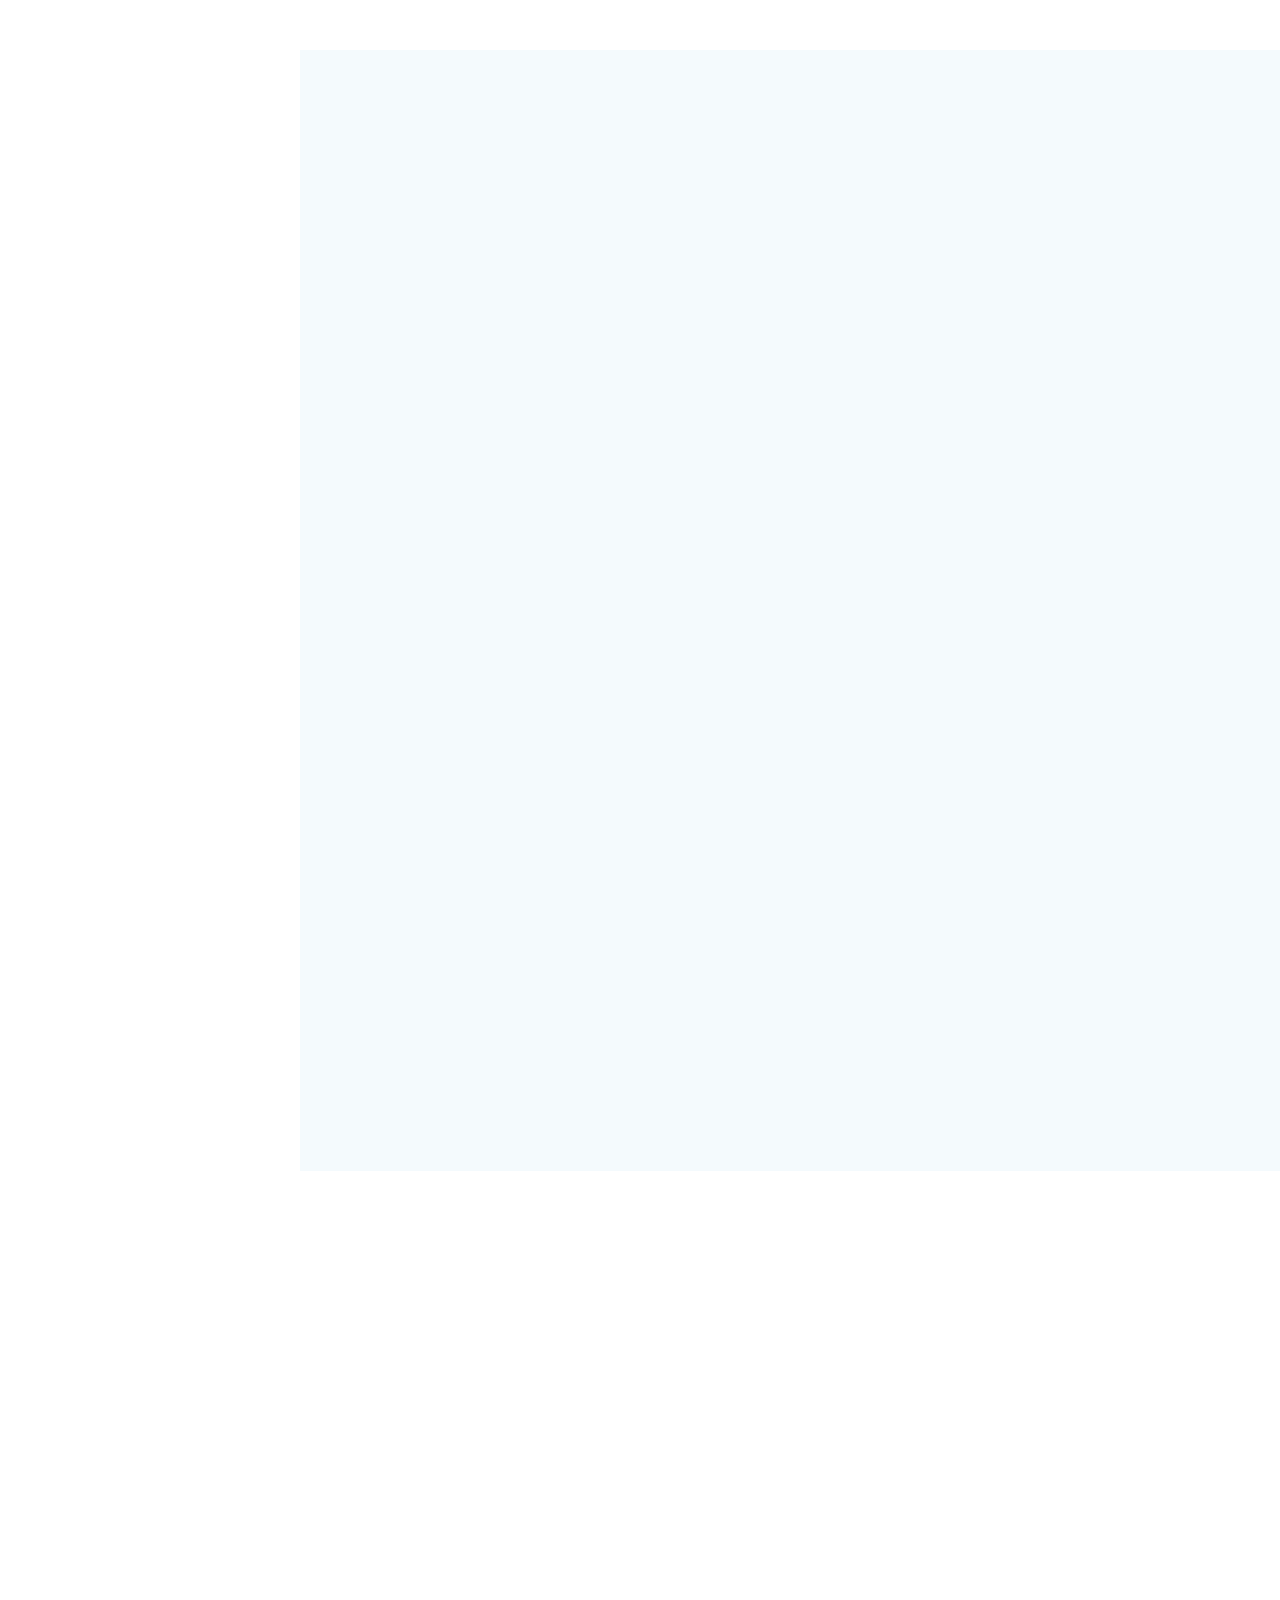
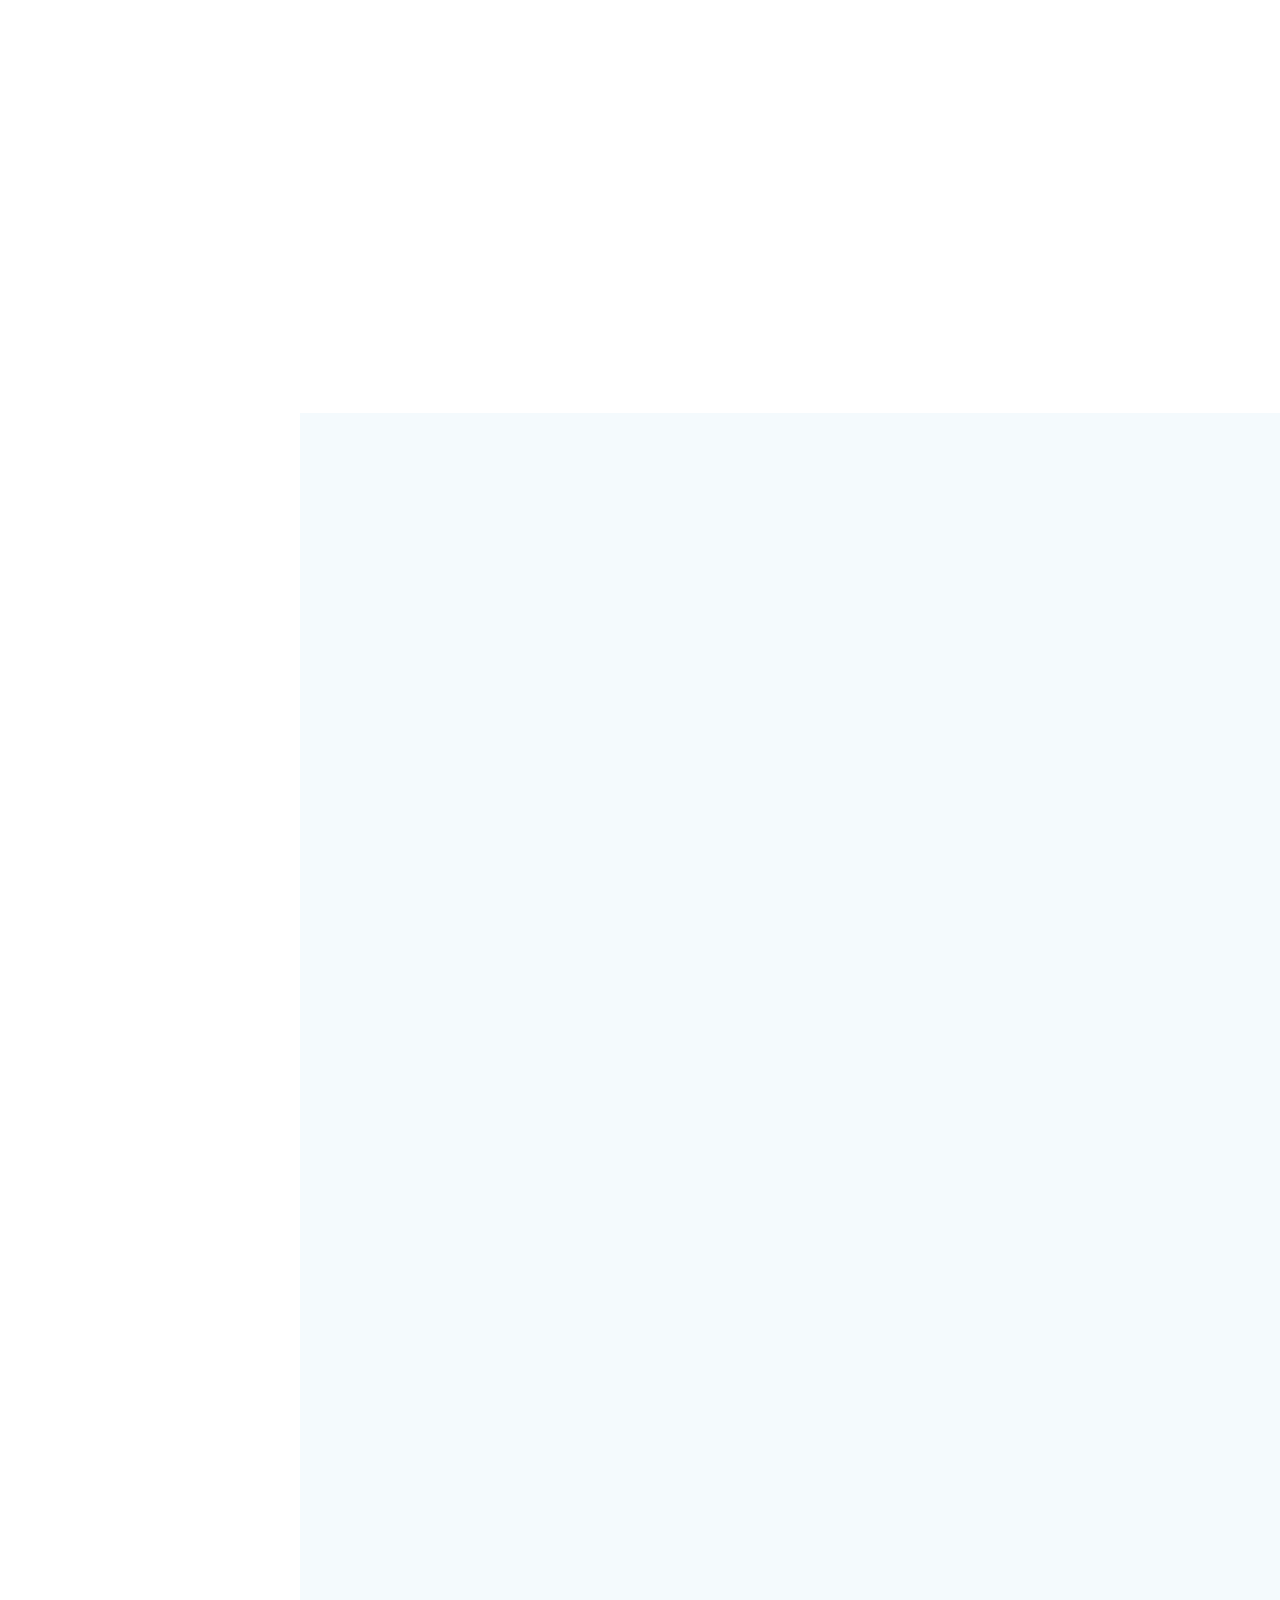
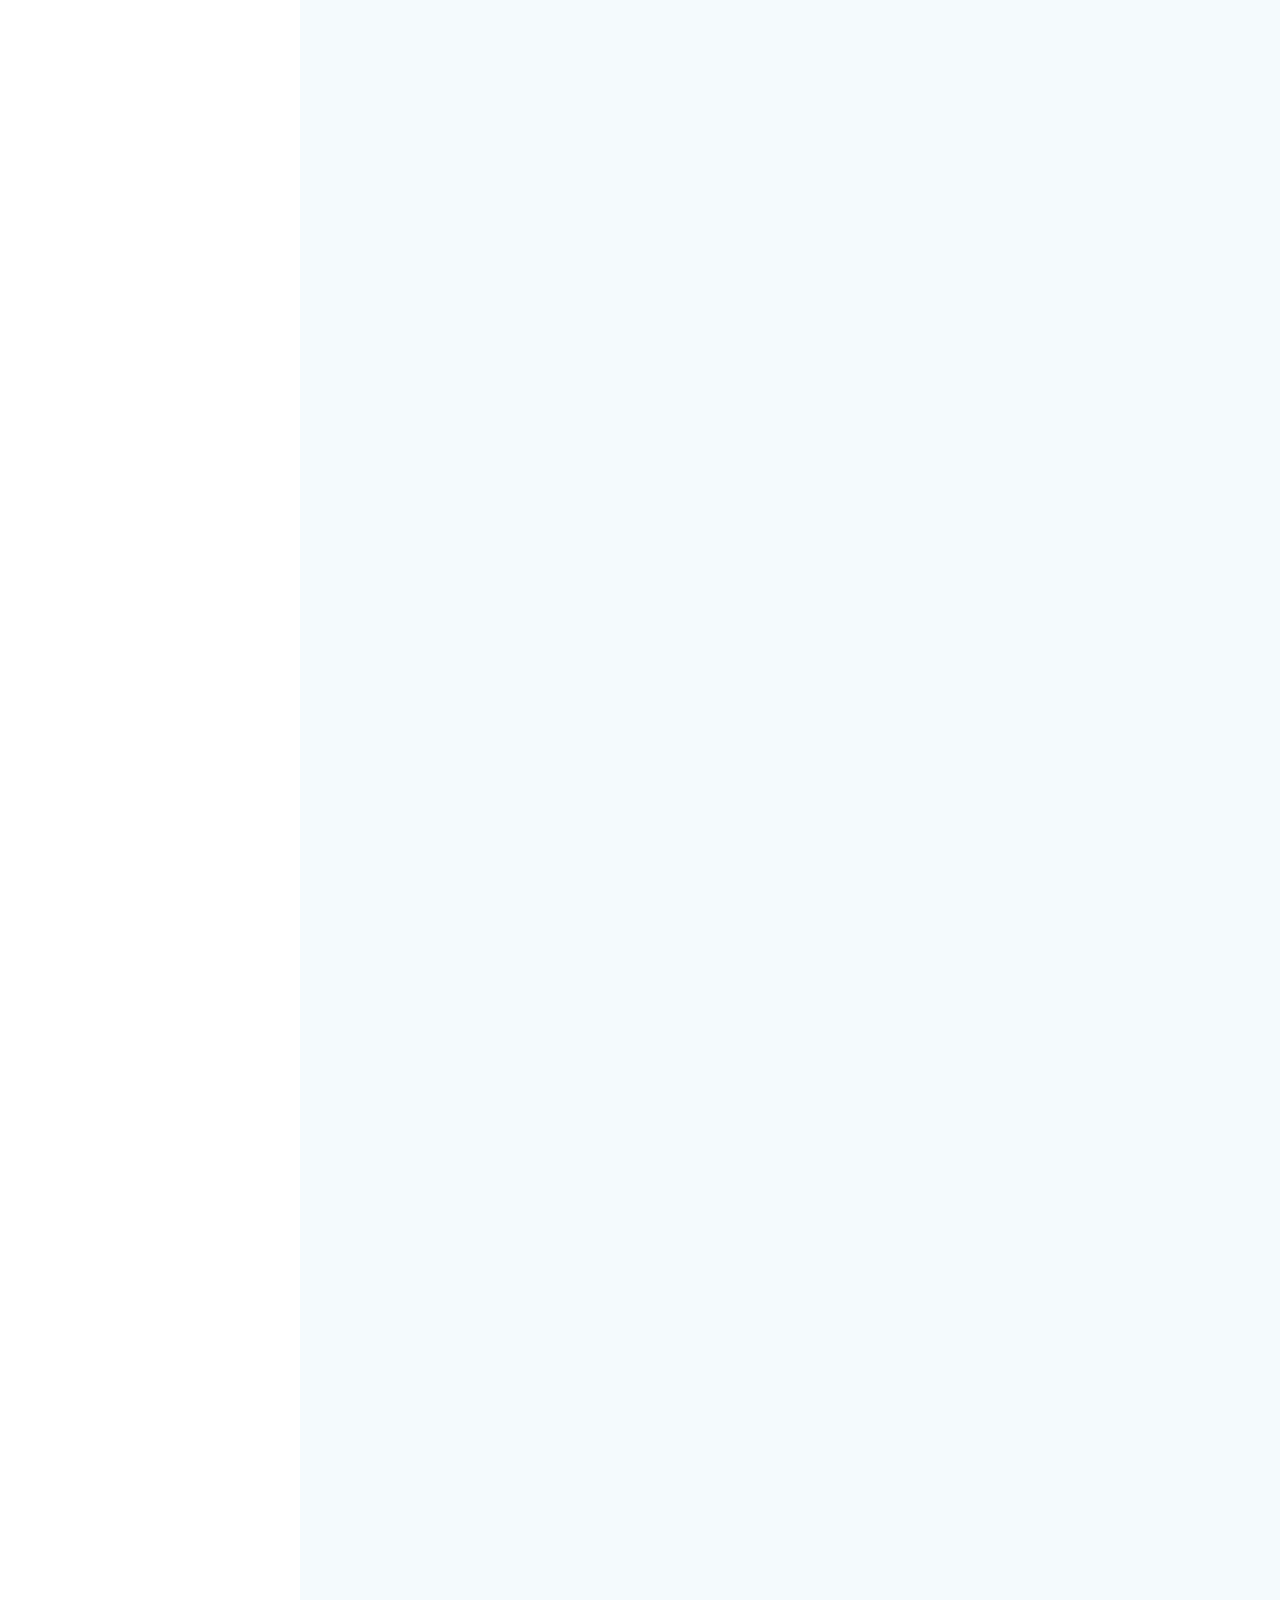
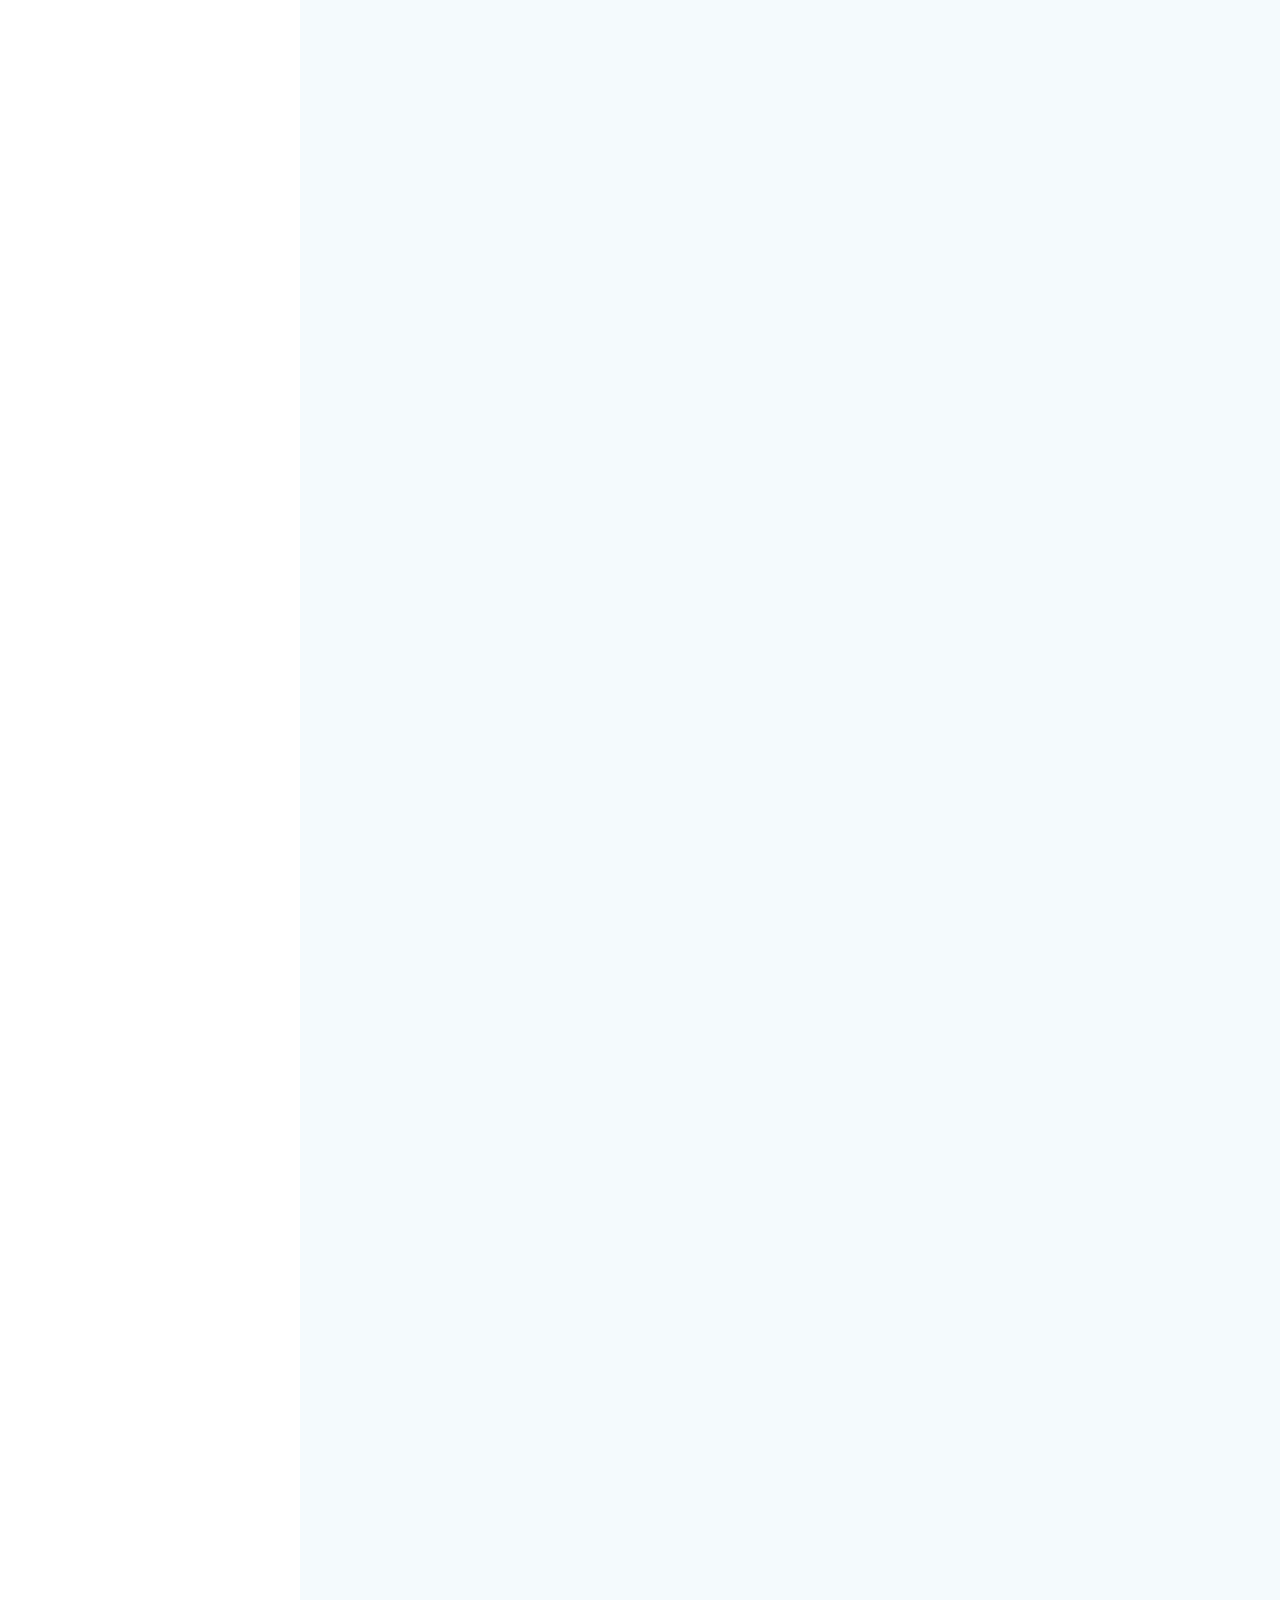
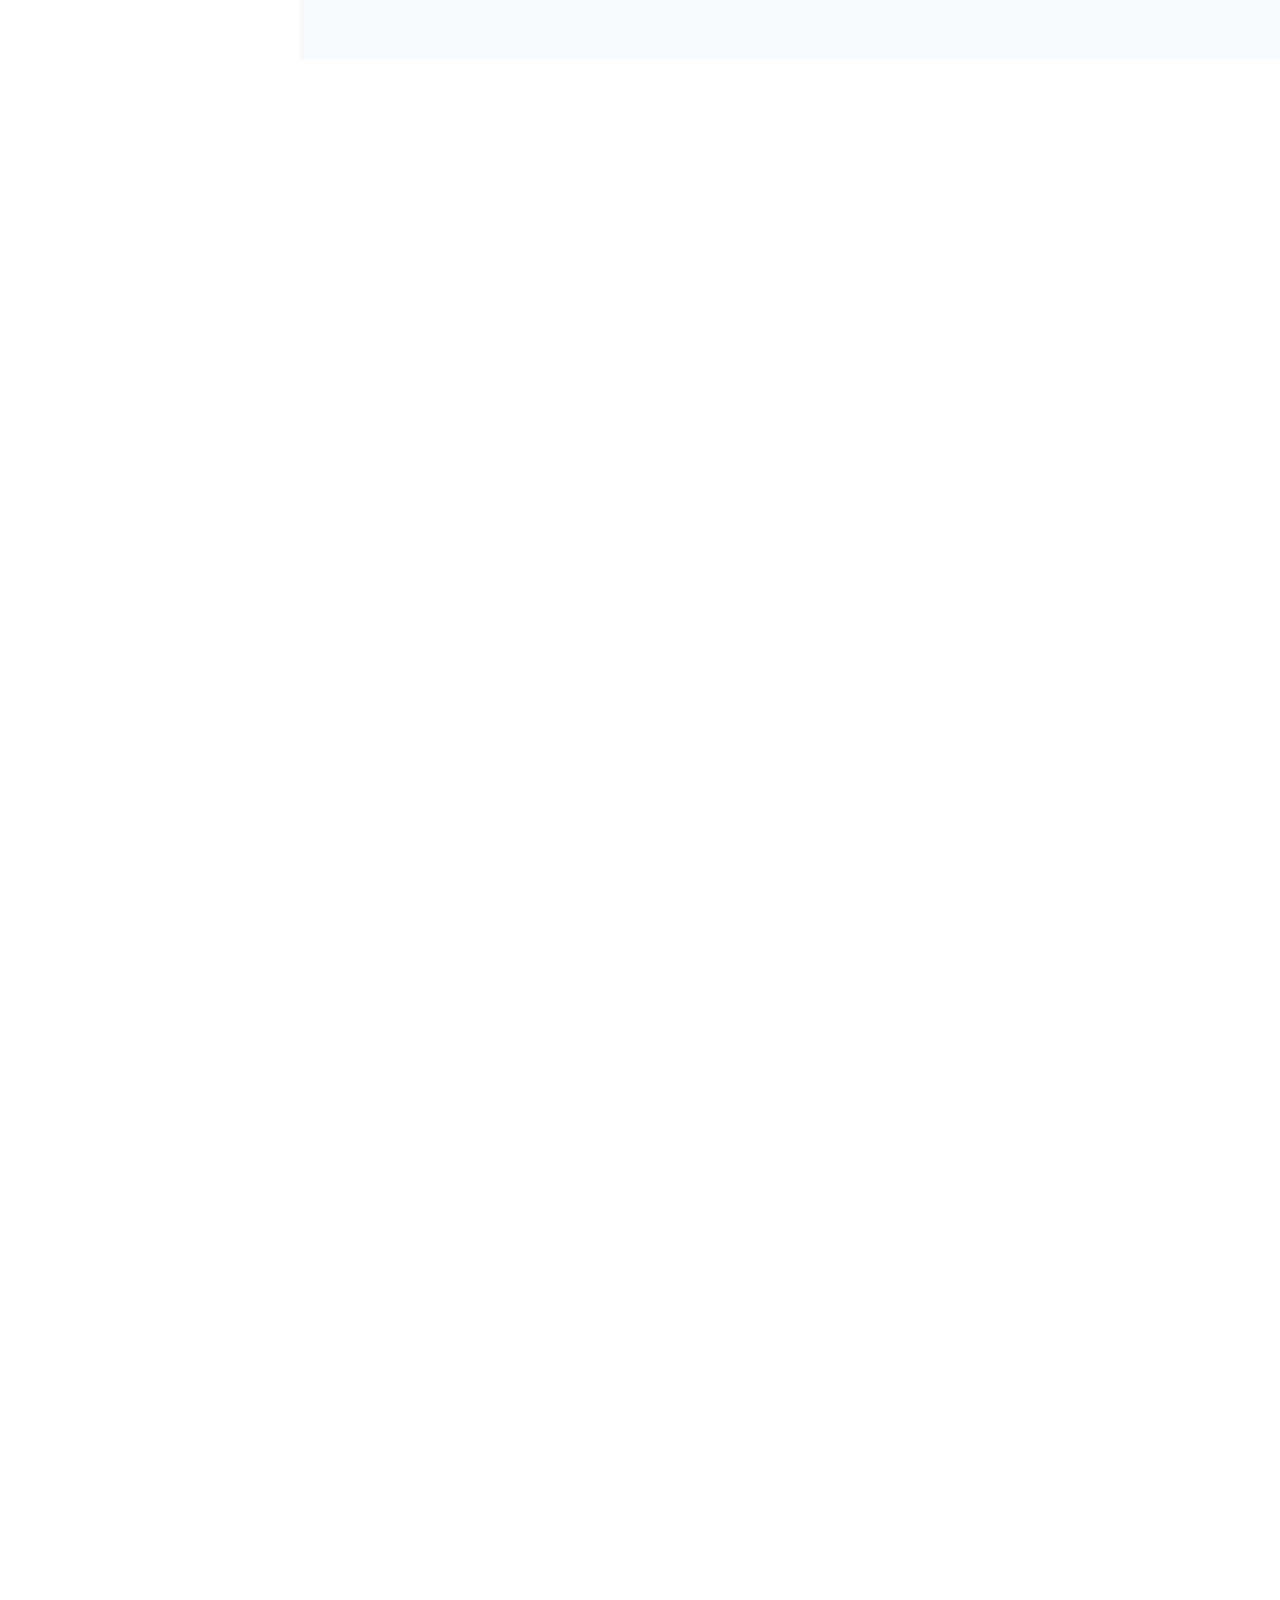
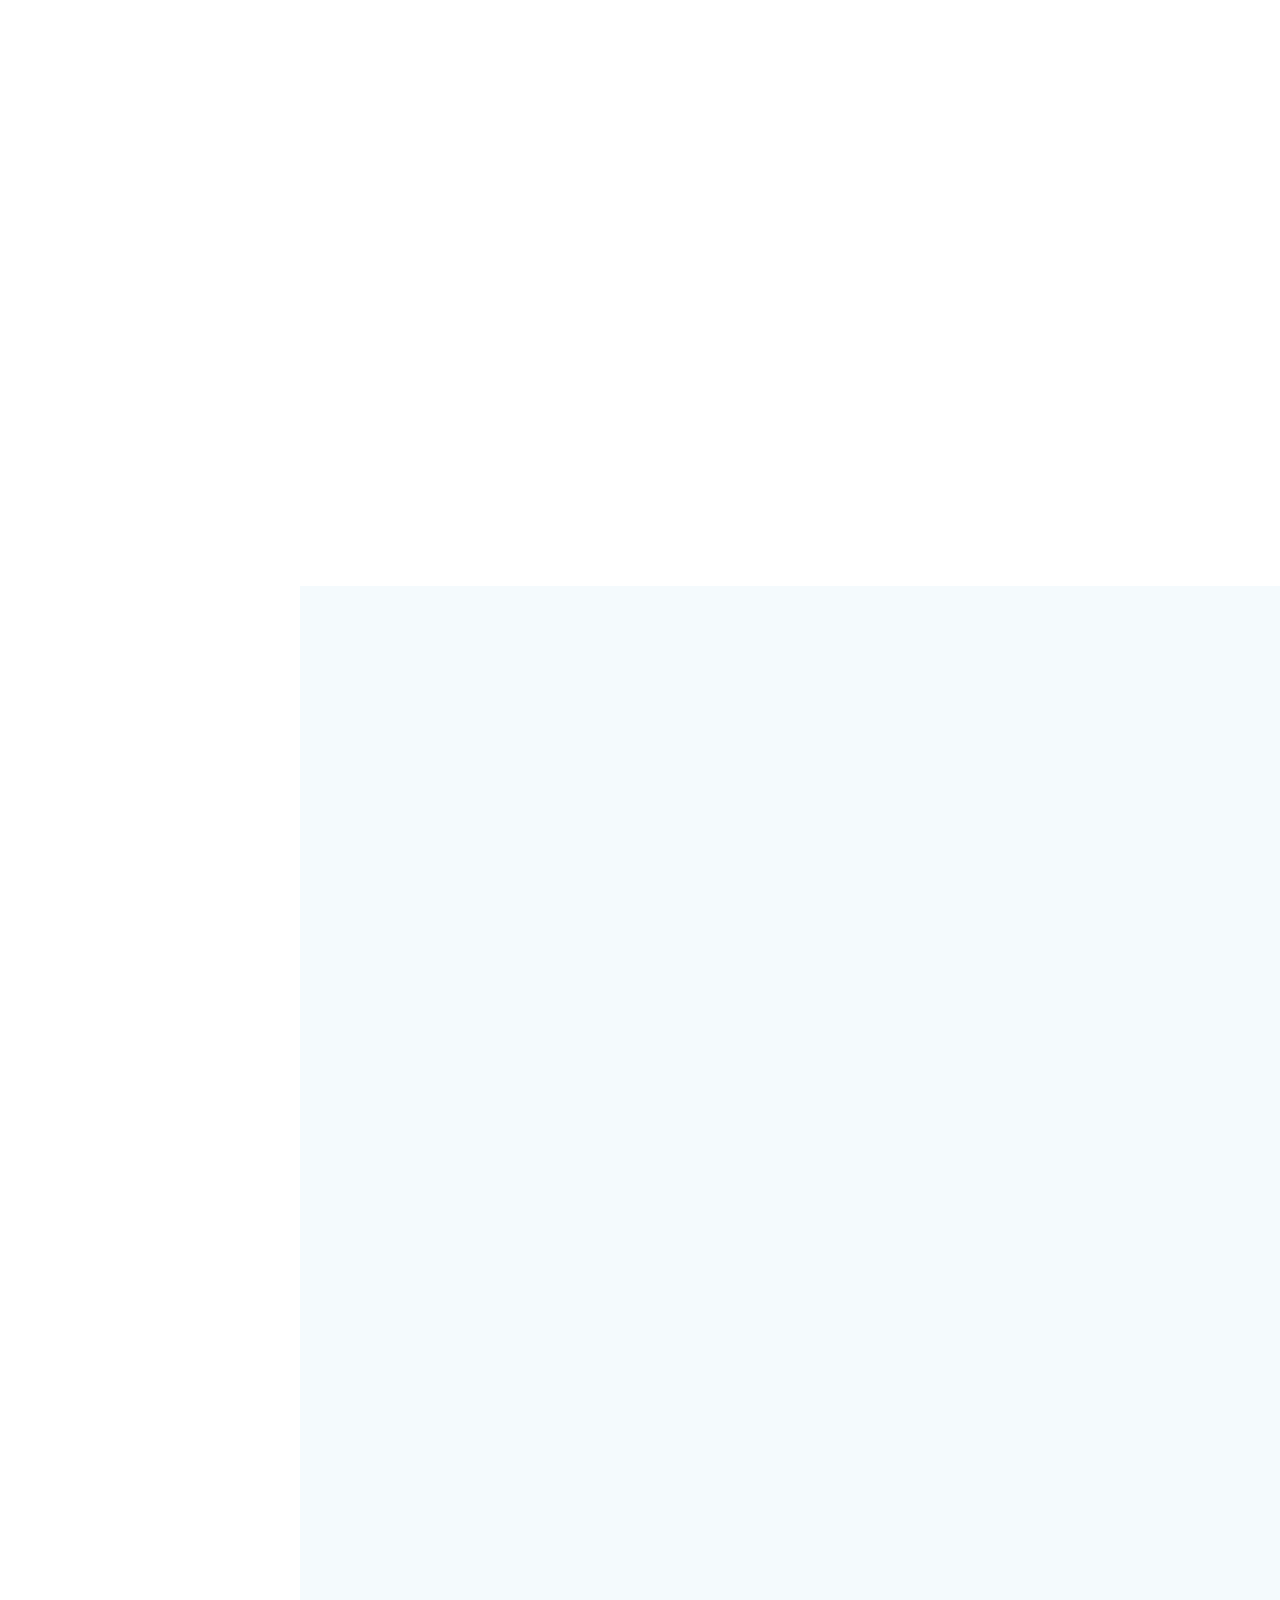
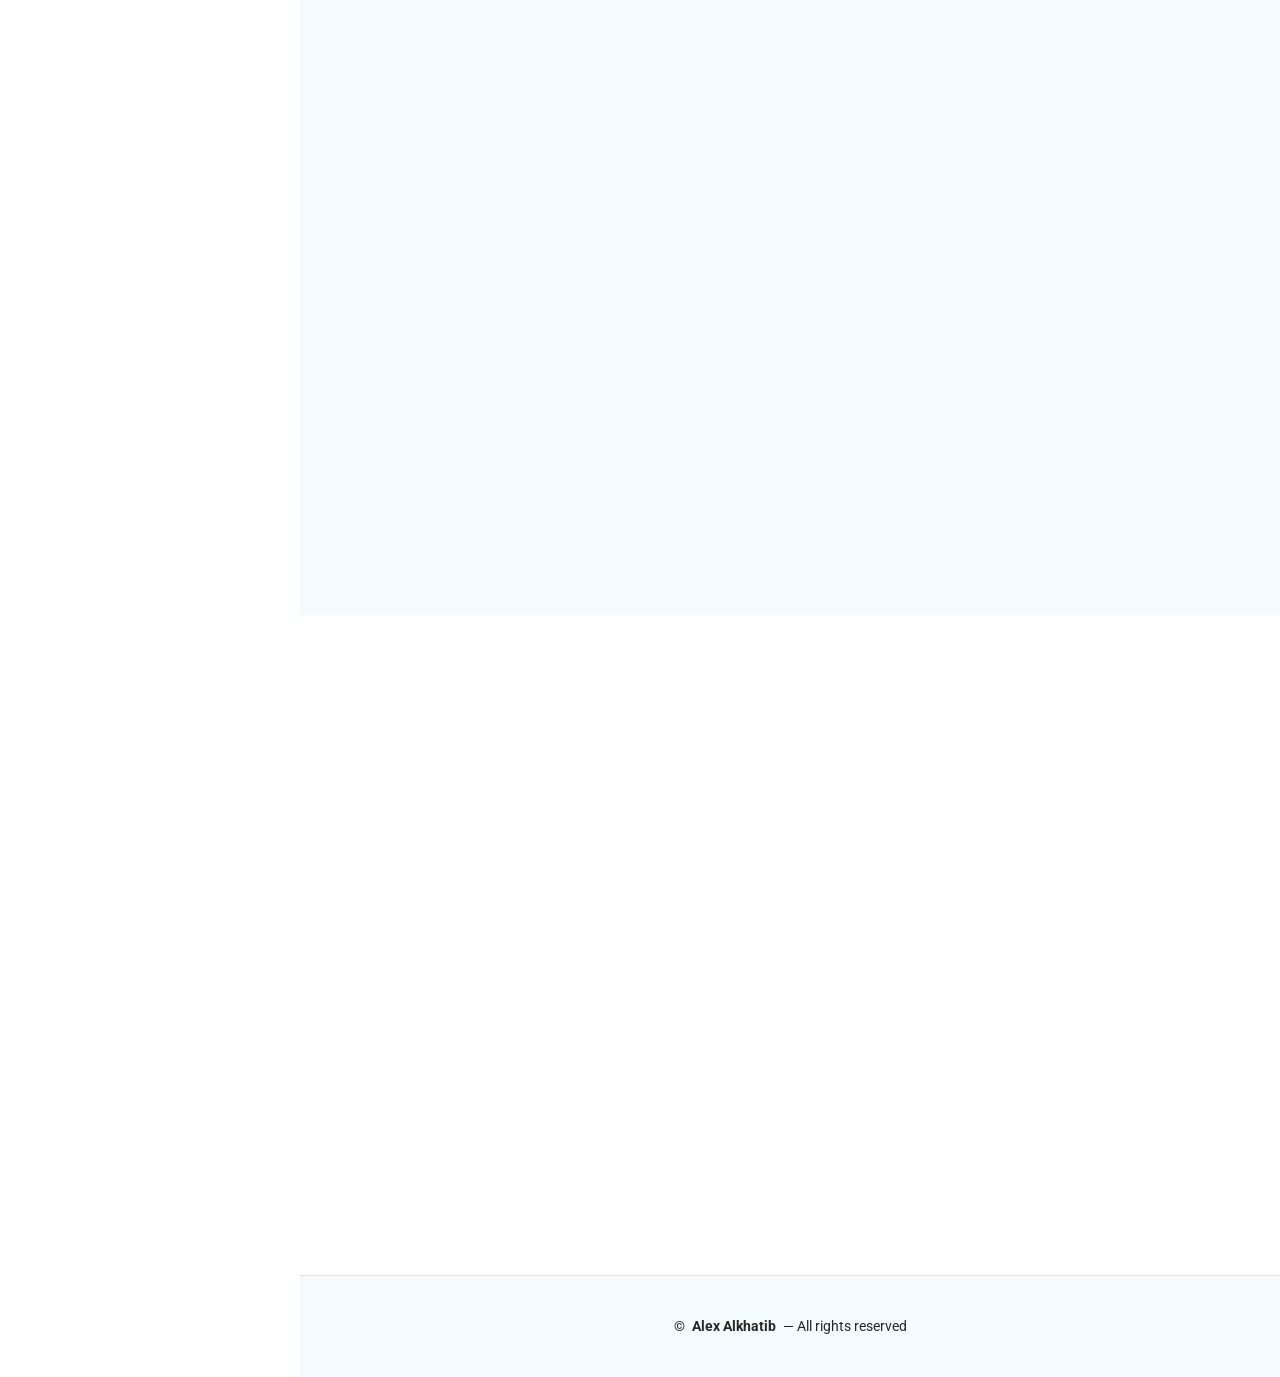
==== commit 5963c5a3: "Added Java & Spring Boot Certifications" ====
--- a/en.index.html
+++ b/en.index.html
@@ -1327,6 +1327,32 @@
             </div>
           </div>
           <!-- End Certification Item -->
+          <!-- Certification Item 13 -->
+          <div class="col-lg-6 col-md-6 certification-item d-flex" data-aos="fade-up" data-aos-delay="500">
+            <div class="badge flex-shrink-0">
+                <img src="assets/img/badges/java-badge.webp" alt="Badge Java Programming Fundamentals" class="img-fluid">
+            </div>
+            <div>
+              <h4 class="title">
+                <a href="https://codesignal.com/learn/certificates/cmp2wvmsp00d2l304si6dqu88/course-paths/8" target="_blank">Java Programming Fundamentals</a>
+              </h4>
+              <p class="description">Certification demonstrating my knowledge of Java development fundamentals, including object-oriented programming, classes, interfaces, inheritance, and exception handling.</p>
+            </div>
+          </div>
+          <!-- End Certification Item -->
+          <!-- Certification Item 14 -->
+          <div class="col-lg-6 col-md-6 certification-item d-flex" data-aos="fade-up" data-aos-delay="200">
+            <div class="badge flex-shrink-0">
+                <img src="assets/img/badges/spring-boot-badge.webp" alt="Badge Spring Boot Essentials" class="img-fluid">
+            </div>
+            <div>
+              <h4 class="title">
+                <a href="https://codesignal.com/learn/certificates/cmp2wvmsp00d2l304si6dqu88/course-paths/107" target="_blank">Spring Boot Essentials</a>
+              </h4>
+              <p class="description">Certification demonstrating my knowledge of Spring Boot development, including REST API development, dependency injection, Spring Beans, request validation, exception handling, and data persistence using Spring Data JPA.</p>
+            </div>
+          </div>
+          <!-- End Certification Item -->
         </div>
       </div>
     </section>
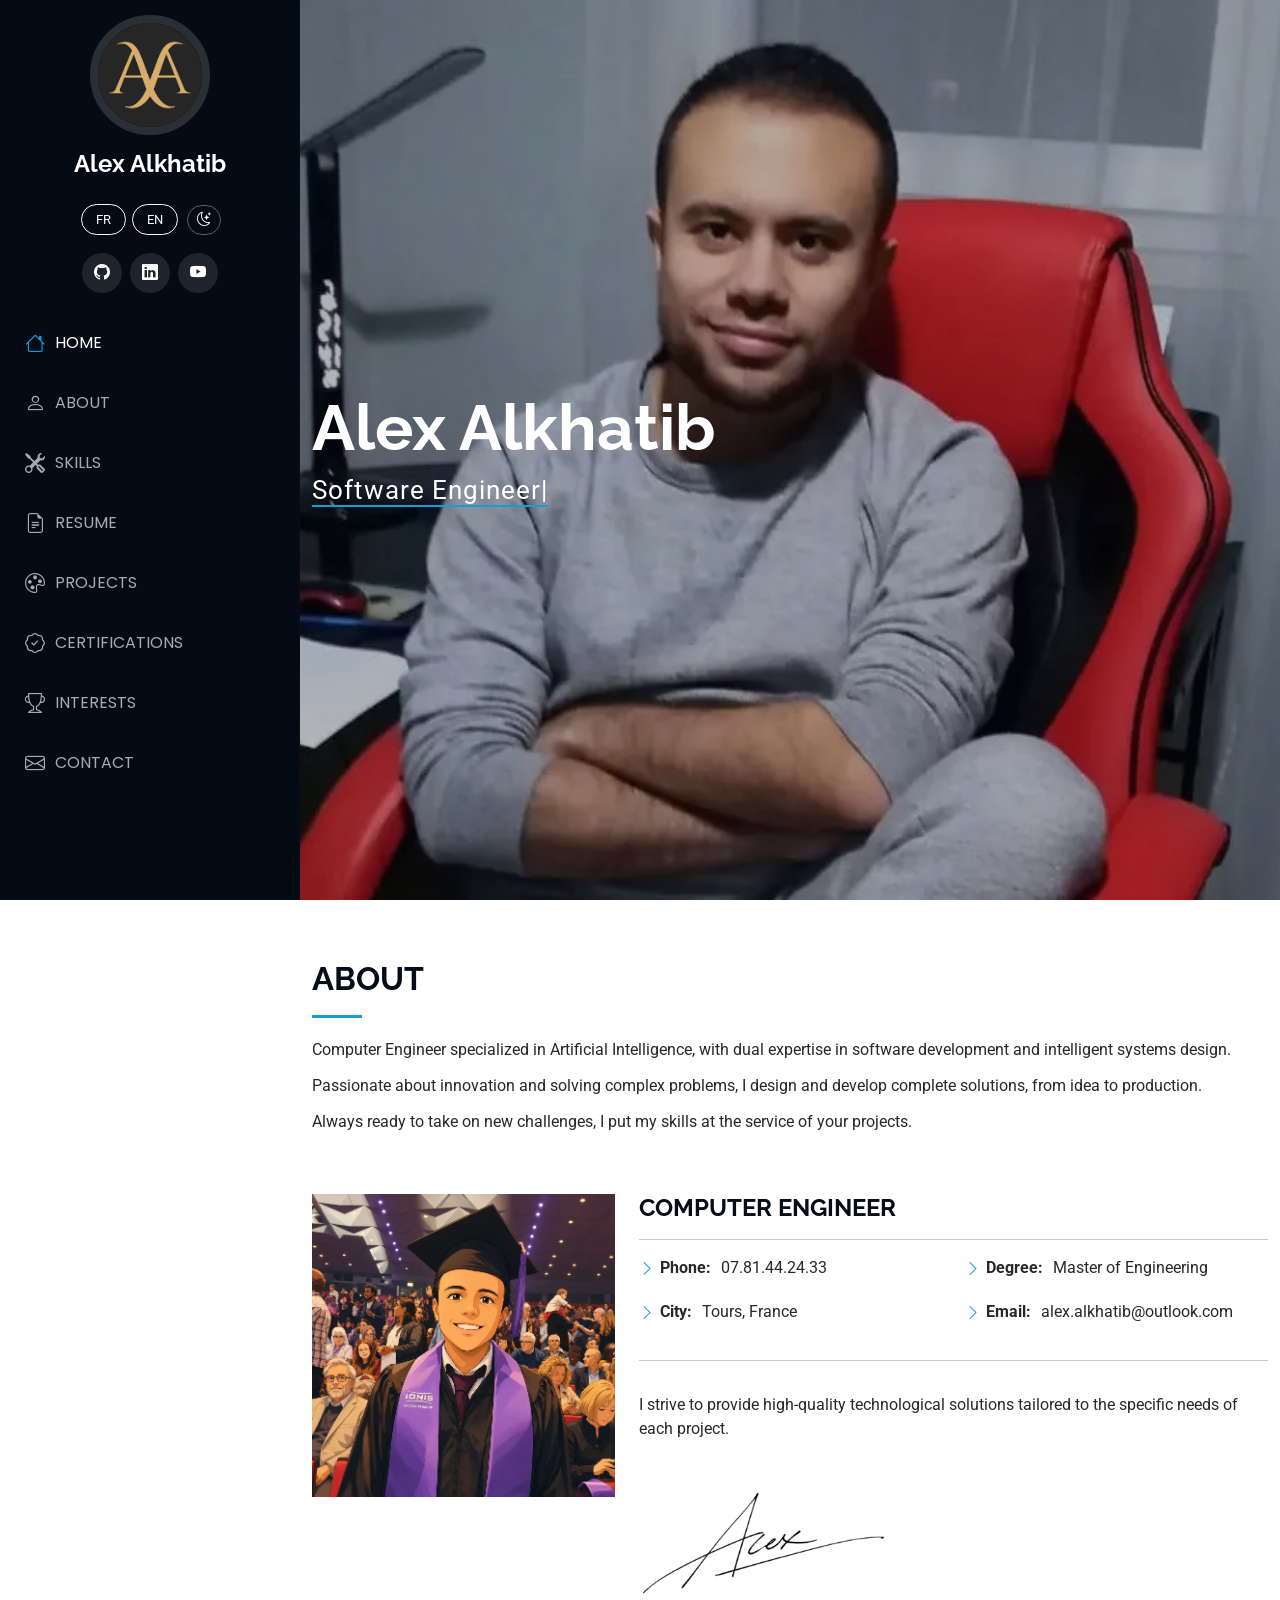
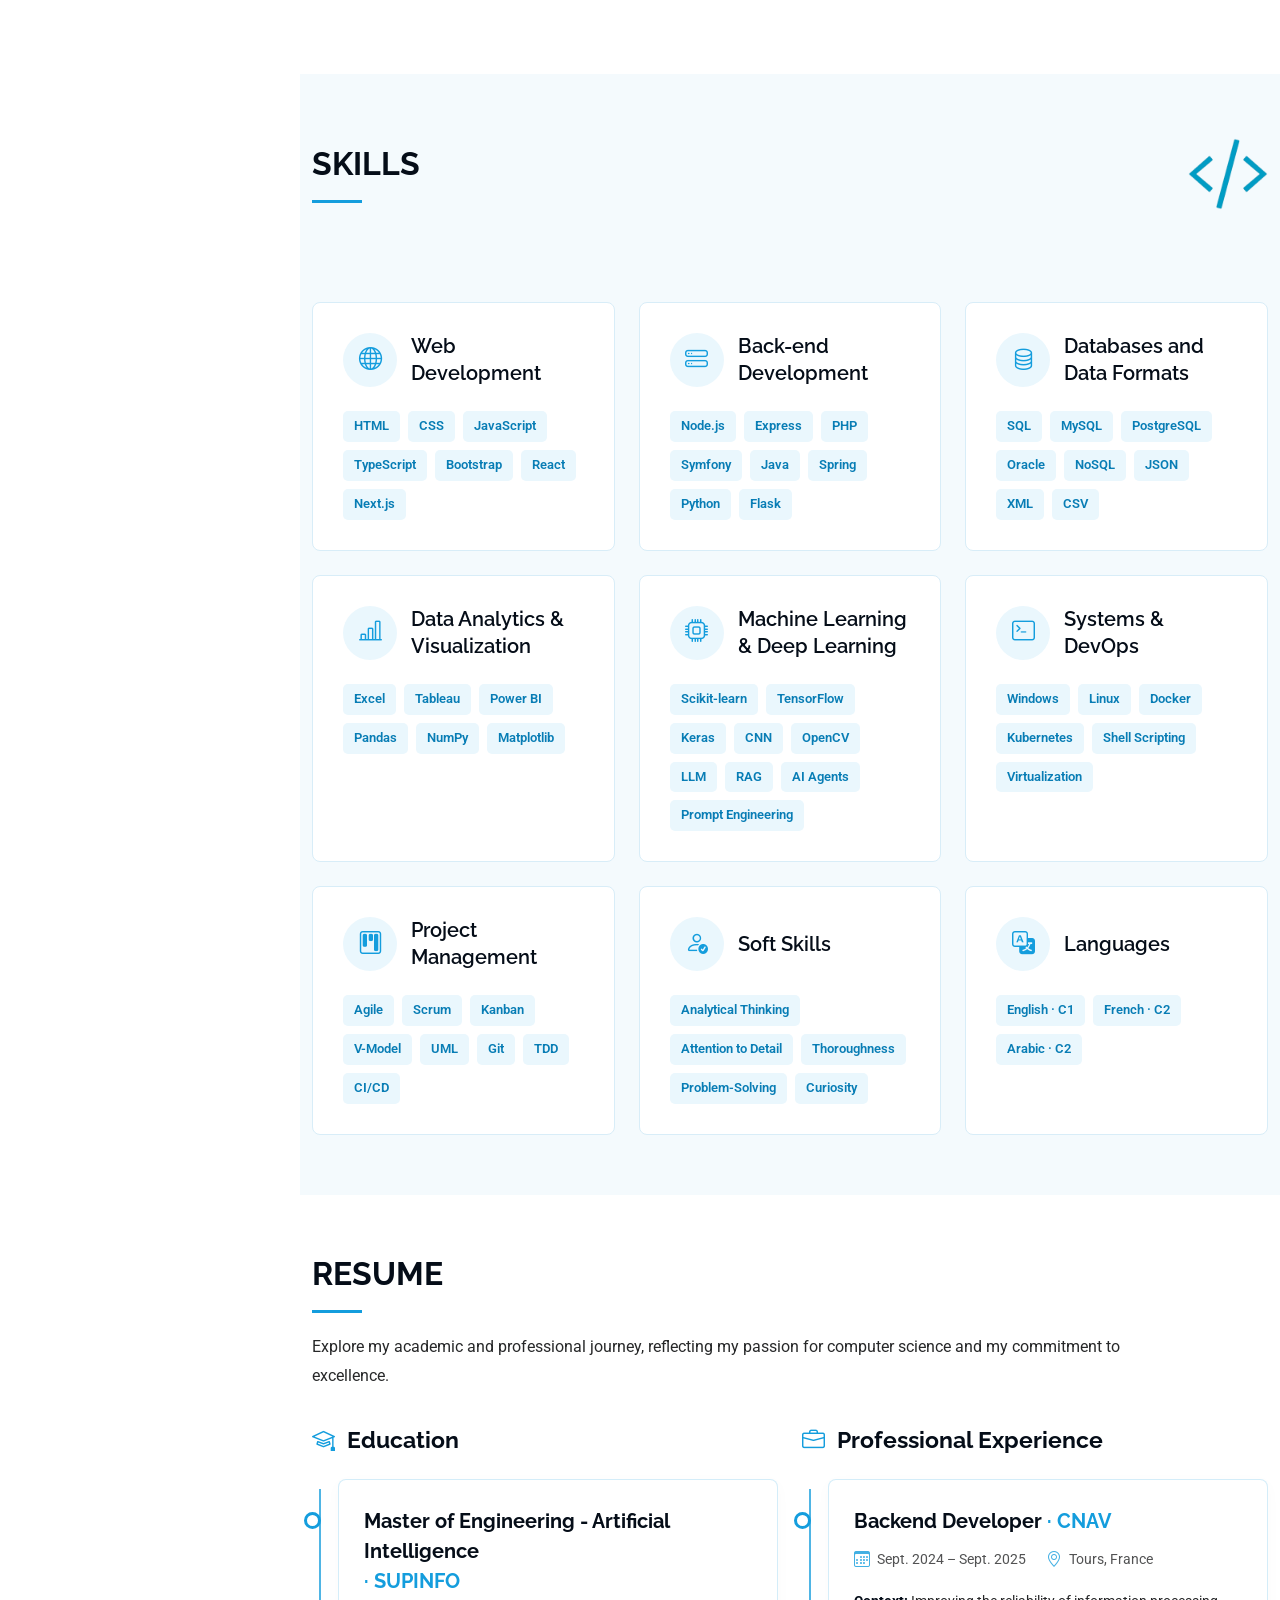
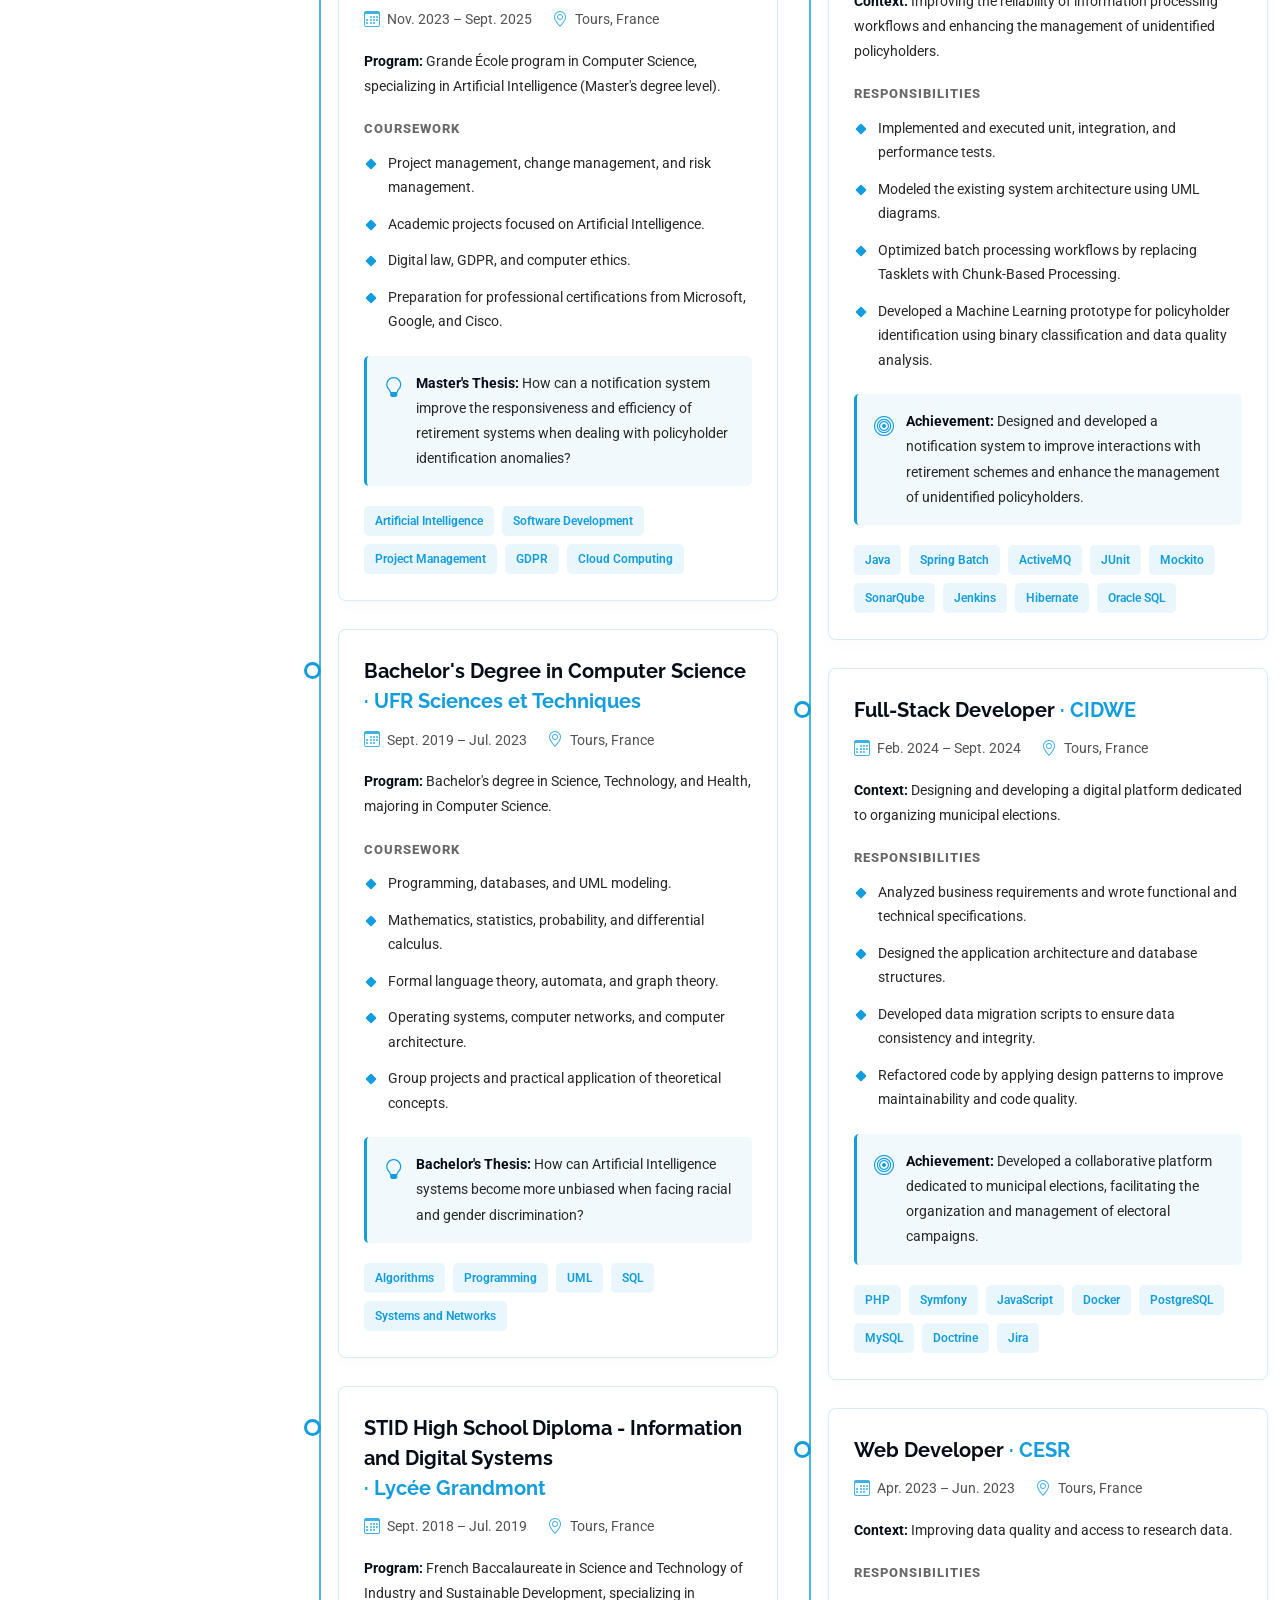
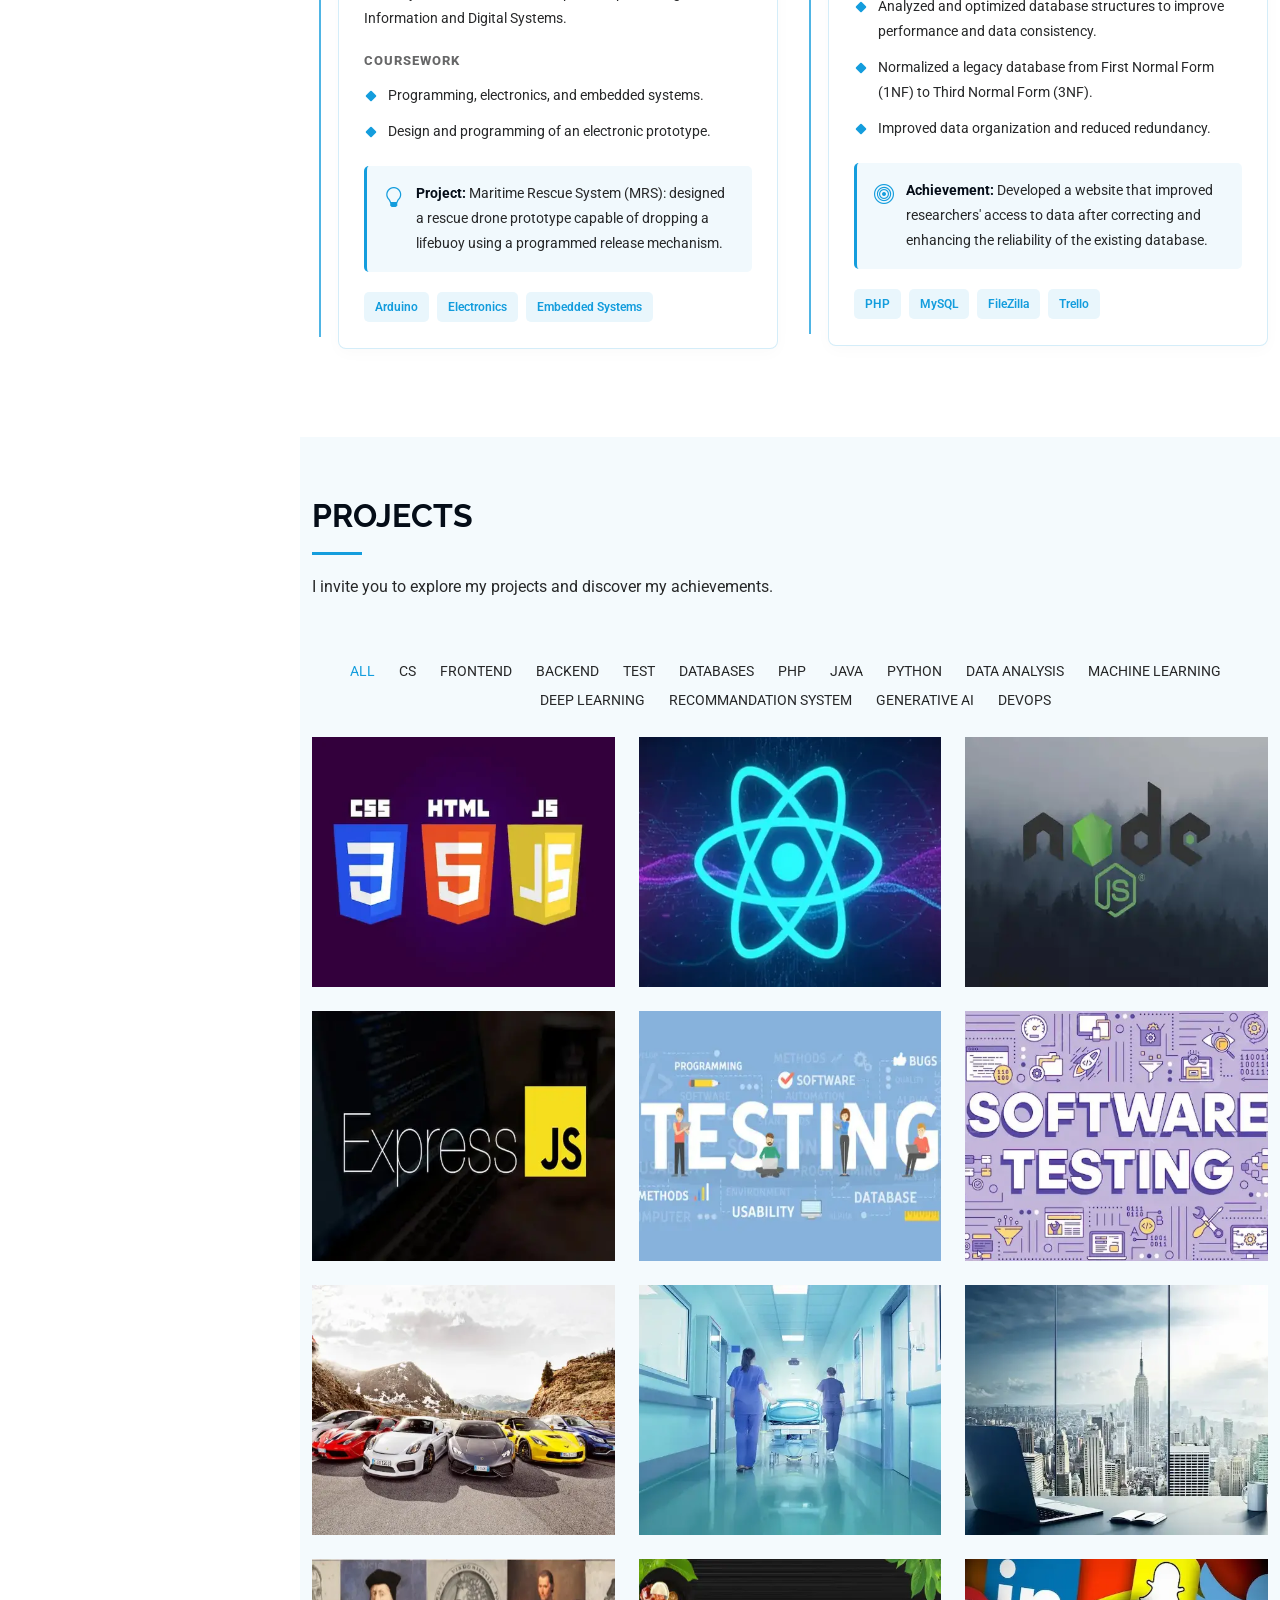
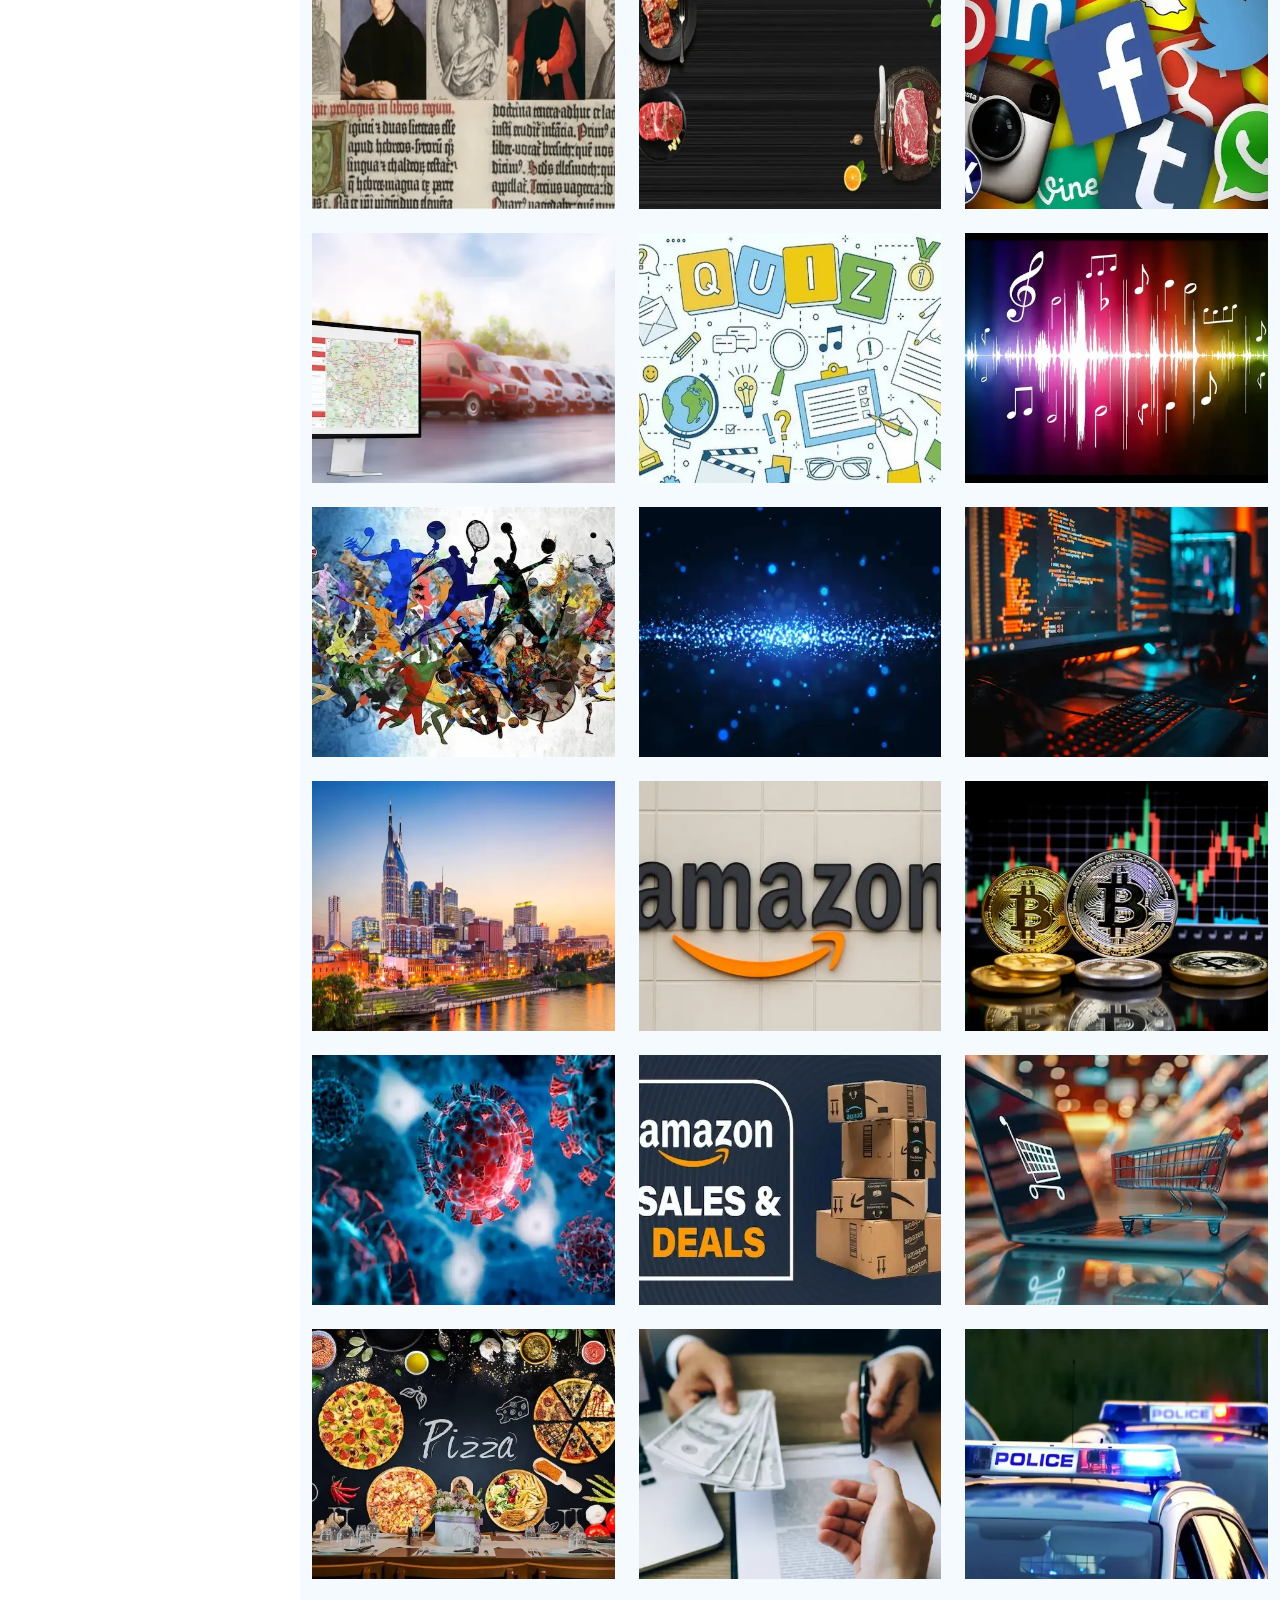
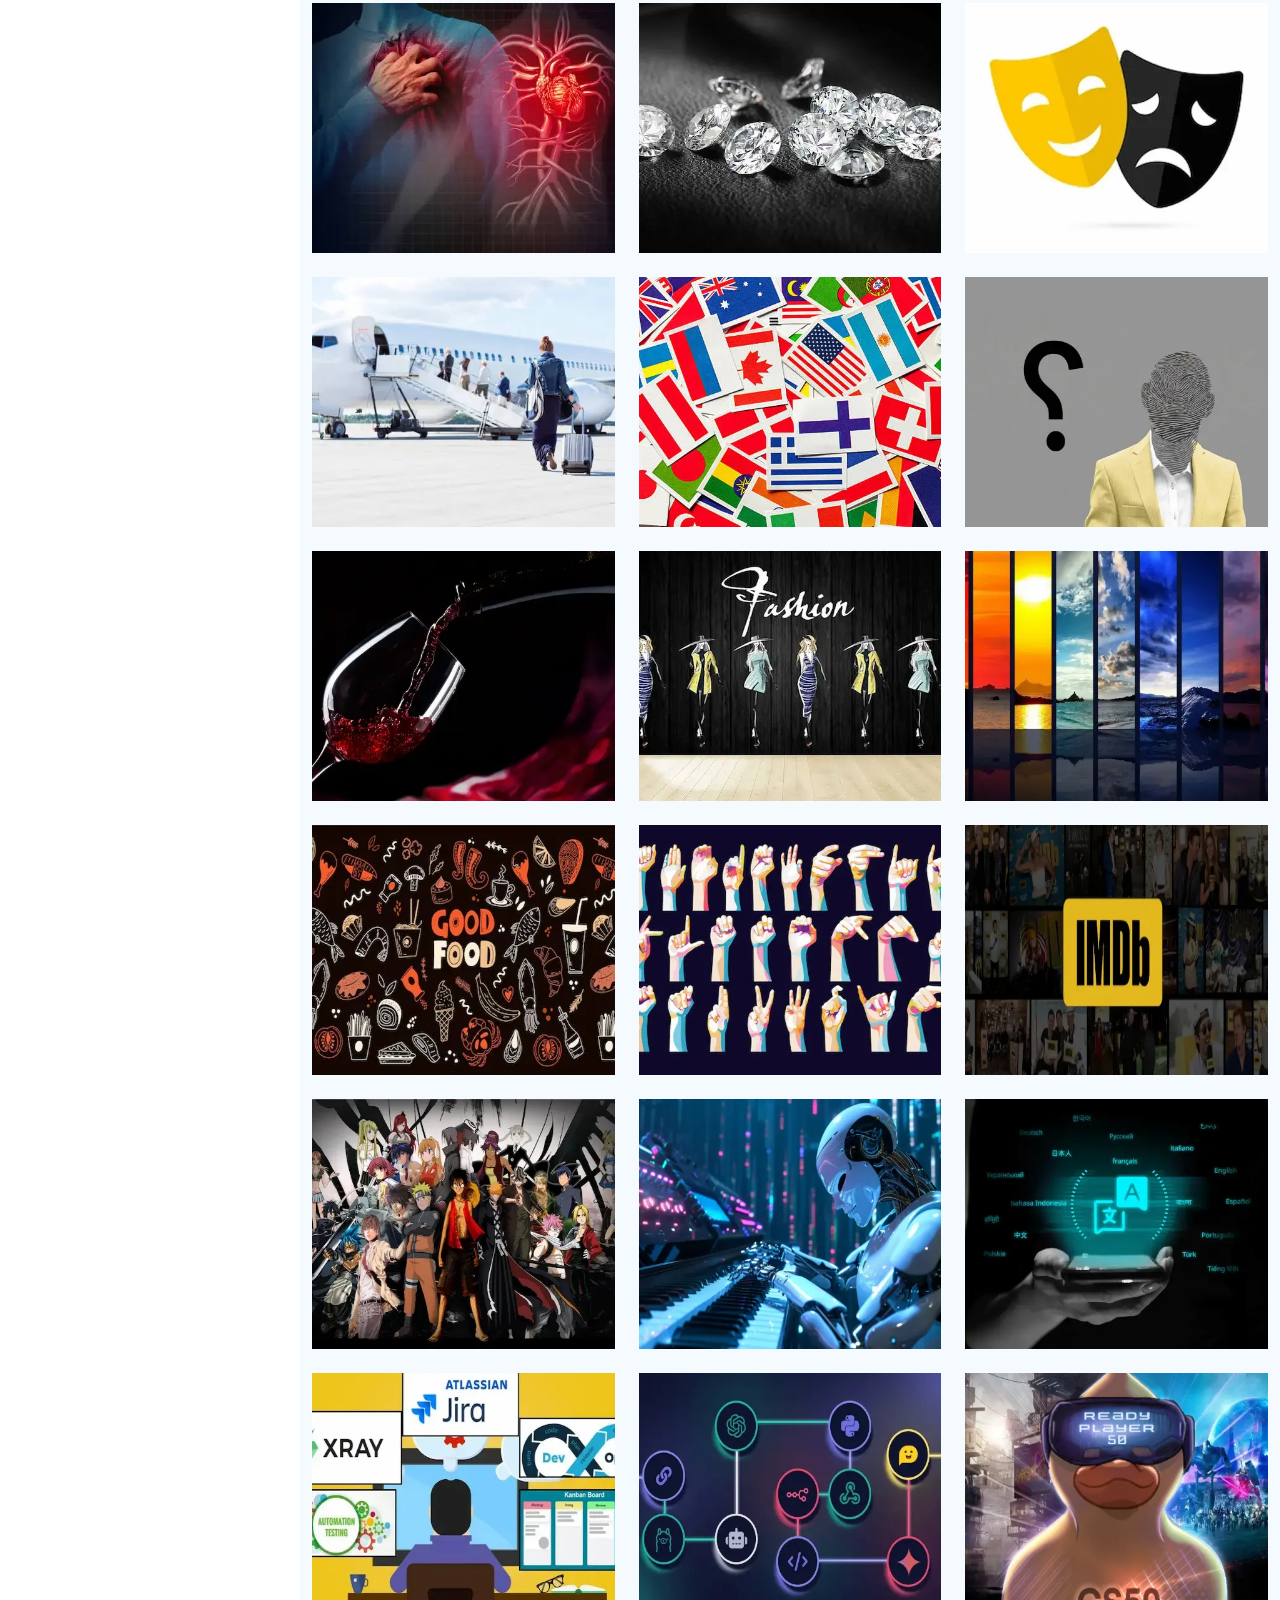
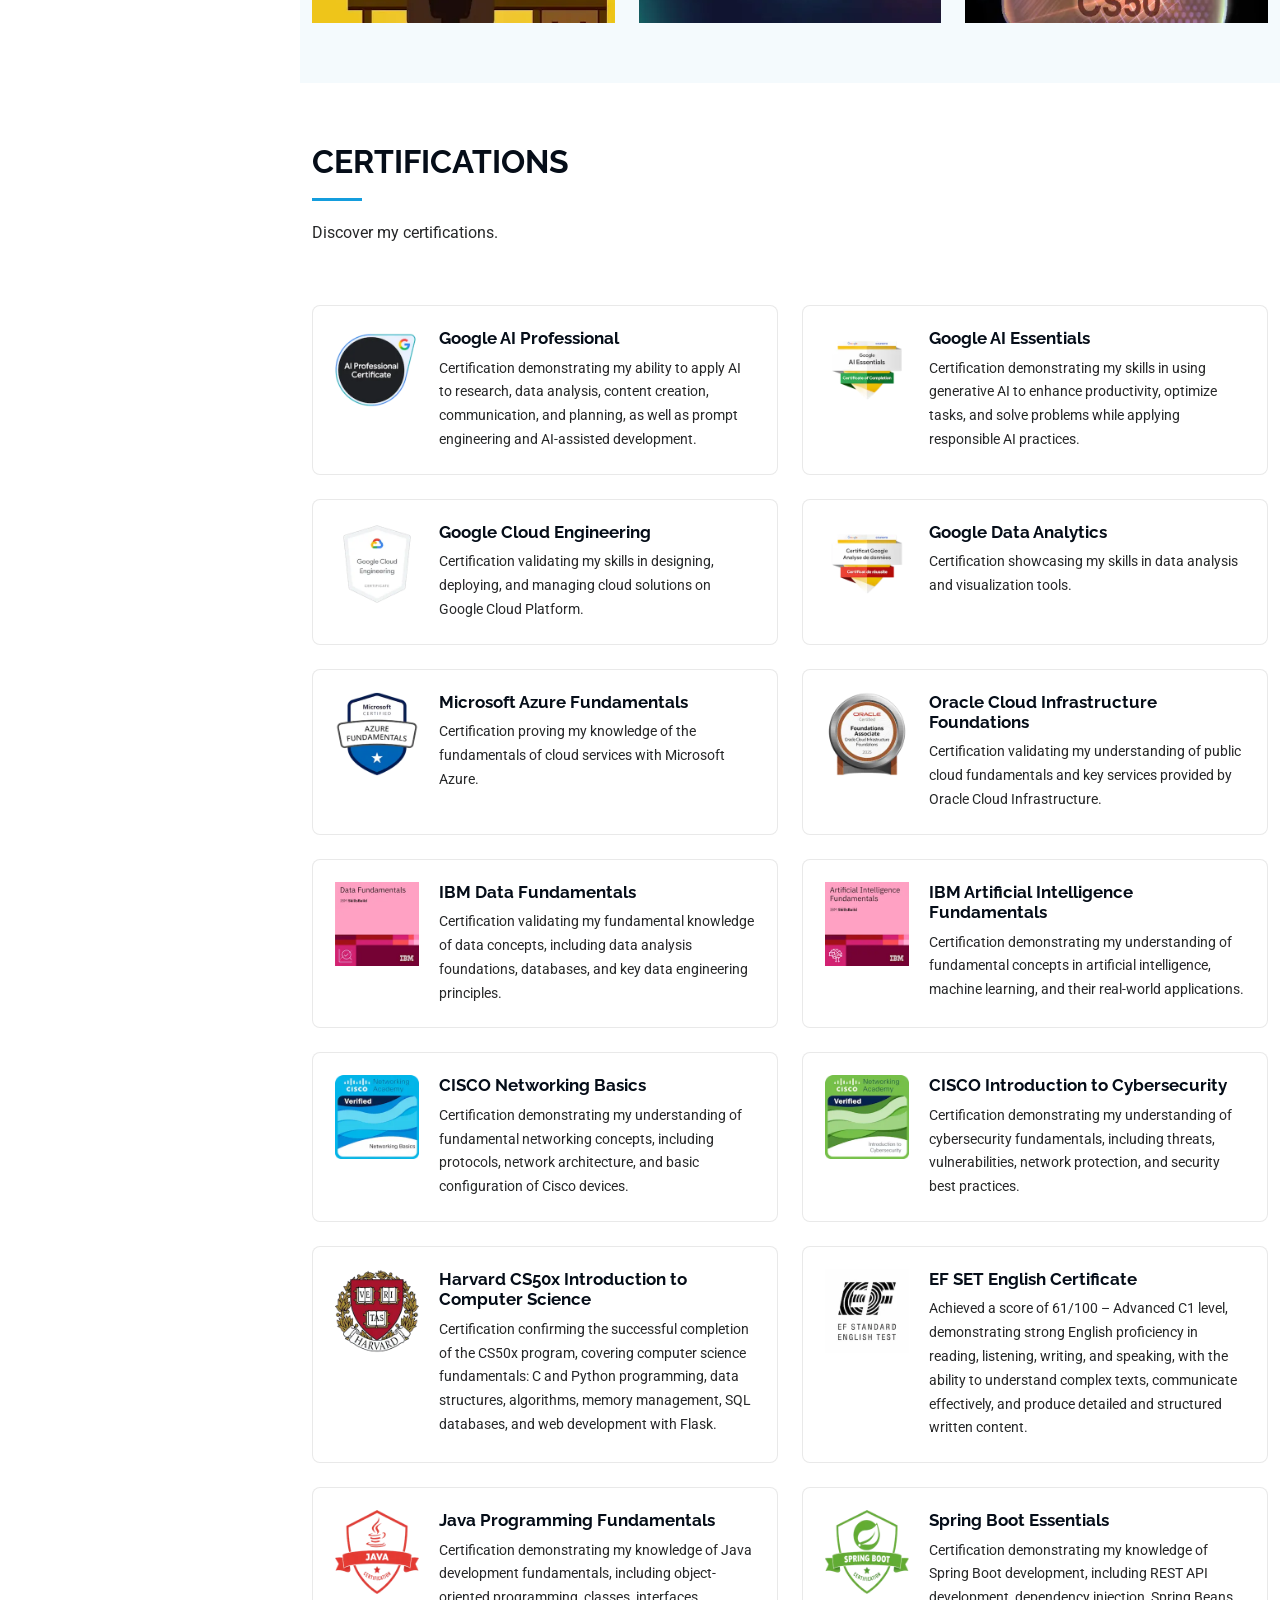
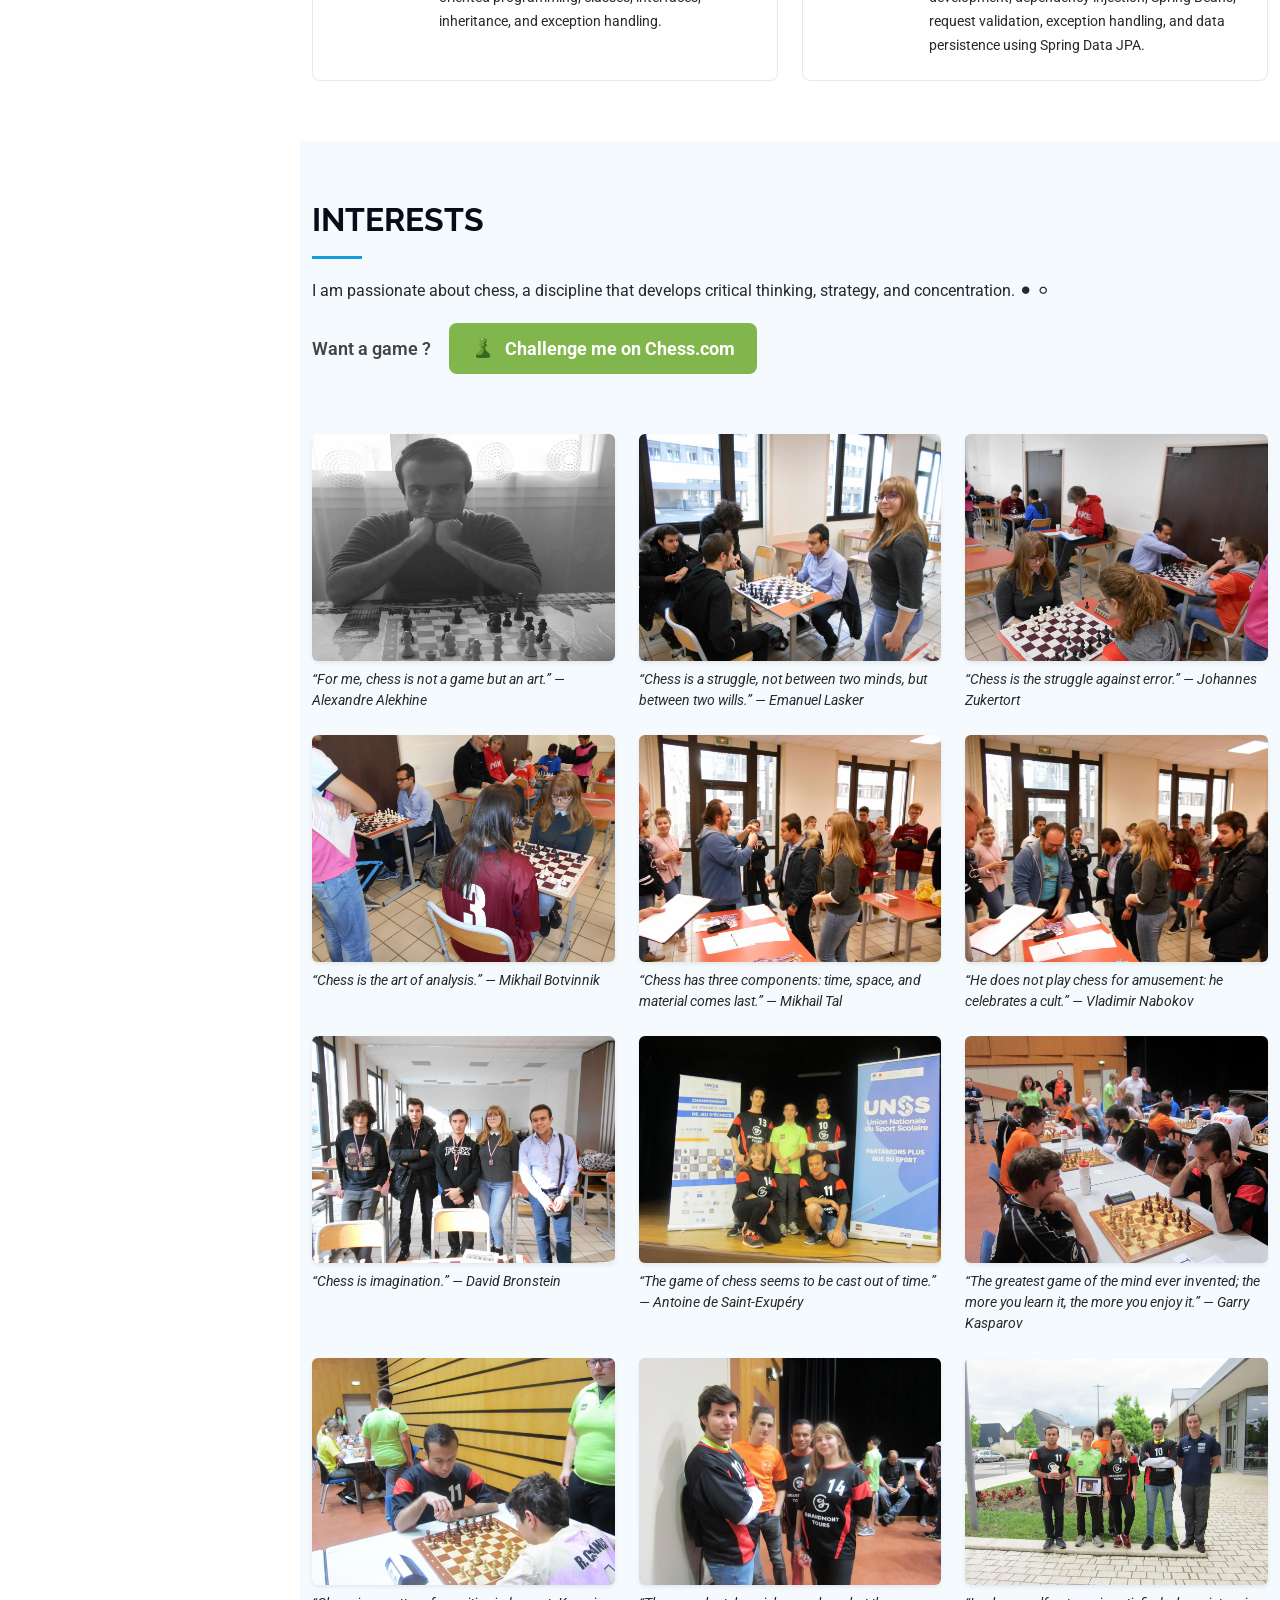
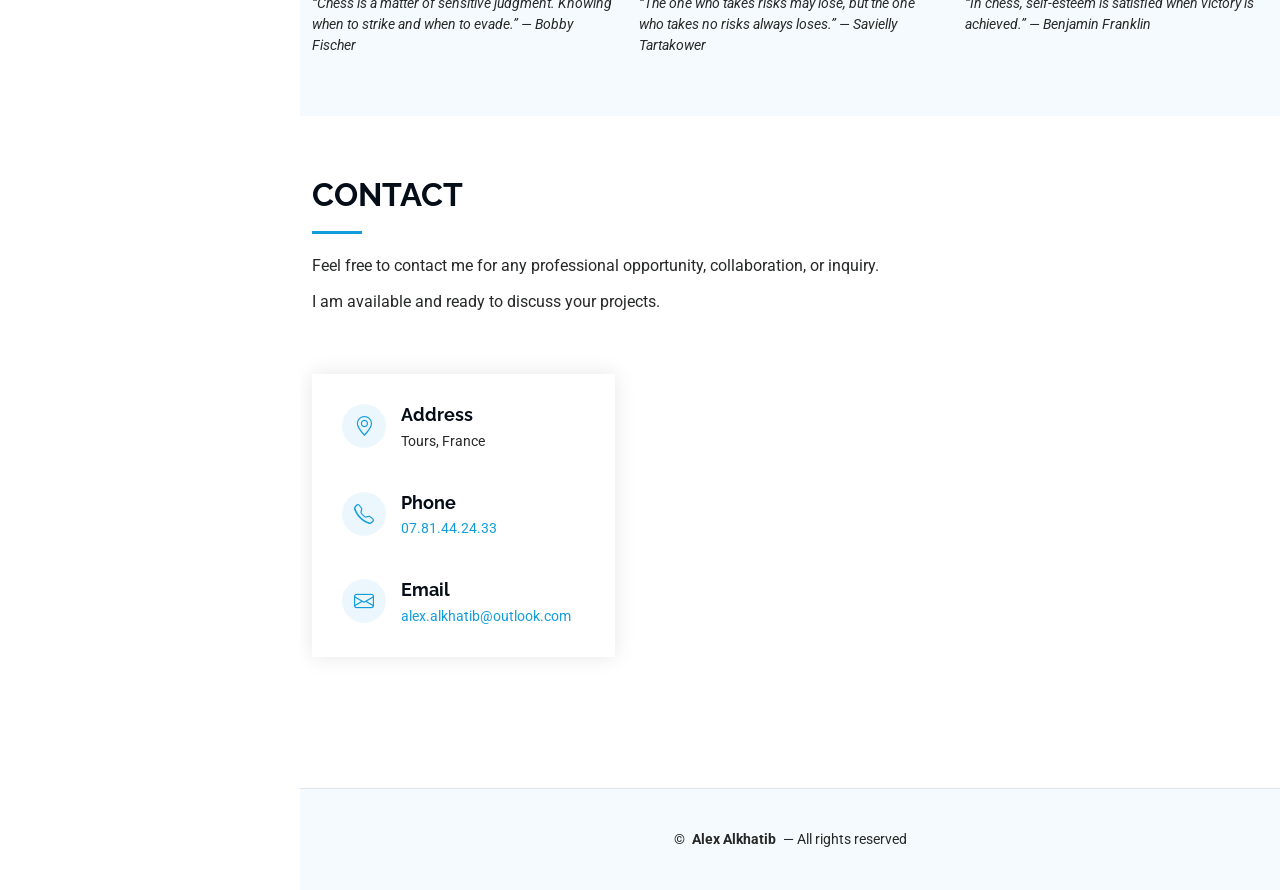
==== commit 15821b69: "Code revisit, Code clean, Drak mode" ====
--- a/en.index.html
+++ b/en.index.html
@@ -1,17 +1,12 @@
 <!DOCTYPE html>
-<html lang="en">
+<html lang="en" data-theme="light">
 <head>
   <meta charset="utf-8">
   <meta content="width=device-width, initial-scale=1.0" name="viewport">
+  <meta name="color-scheme" content="light dark">
   <title>Alex Alkhatib • Portfolio</title>
-  <style>
-    .portfolio-content img {
-      height: 250px; 
-      object-fit: cover; 
-    }
-  </style>
-  <meta content="" name="description">
-  <meta content="" name="keywords">
+  <meta content="Portfolio of Alex Alkhatib, computer engineer specialized in artificial intelligence: skills, projects, certifications and professional background." name="description">
+  <meta content="Alex Alkhatib, computer engineer, artificial intelligence, machine learning, fullstack developer, Java, Python, React, portfolio" name="keywords">
   <!-- Favicons -->
   <link href="assets/img/favicon.png" rel="icon">
   <link href="assets/img/apple-touch-icon.png" rel="apple-touch-icon">
@@ -23,31 +18,39 @@
   <link href="assets/vendor/bootstrap/css/bootstrap.min.css" rel="stylesheet">
   <link href="assets/vendor/bootstrap-icons/bootstrap-icons.css" rel="stylesheet">
   <link href="assets/vendor/aos/aos.css" rel="stylesheet">
-  <link href="assets/vendor/glightbox/css/glightbox.min.css" rel="stylesheet">
-  <link href="assets/vendor/swiper/swiper-bundle.min.css" rel="stylesheet">
   <!-- Main CSS File -->
   <link href="assets/css/main.css" rel="stylesheet">
+  <!-- Theme: applied before painting to avoid a light flash -->
+  <script src="assets/js/theme.js"></script>
+  <noscript>
+    <style>#preloader { display: none; }</style>
+  </noscript>
 </head>
 <body class="index-page">
   <header id="header" class="header dark-background d-flex flex-column">
-    <i class="header-toggle d-xl-none bi bi-list"></i>
+    <button type="button" class="header-toggle d-xl-none" aria-controls="header" aria-expanded="false" aria-label="Open the navigation menu">
+      <i class="bi bi-list" aria-hidden="true"></i>
+    </button>
     <div class="profile-img">
-      <img src="assets/img/pictures/profile-picture.webp" alt="" class="img-fluid rounded-circle">
+      <img src="assets/img/pictures/profile-picture.webp" alt="Alex Alkhatib" class="img-fluid rounded-circle">
     </div>
     <a href="index.html" class="logo d-flex align-items-center justify-content-center">
-      <!-- Uncomment the line below if you also wish to use an image logo -->
-      <!-- <img src="assets/img/logo.png" alt=""> -->
       <h1 class="sitename">Alex Alkhatib</h1>
     </a>
-    <!-- Language Switch -->
-    <div class="language-switch text-center">
-      <a href="index.html" class="btn btn-sm btn-outline-light">FR</a>
-      <a href="en.index.html" class="btn btn-sm btn-outline-light">EN</a>
+    <!-- Language switch + theme toggle -->
+    <div class="header-toolbar">
+      <div class="language-switch">
+        <a href="index.html" class="btn btn-sm btn-outline-light">FR</a>
+        <a href="en.index.html" class="btn btn-sm btn-outline-light" aria-current="page">EN</a>
+      </div>
+      <button type="button" id="theme-toggle" class="theme-toggle" aria-pressed="false" aria-label="Turn on dark mode" title="Turn on dark mode">
+        <i class="bi bi-moon-stars" aria-hidden="true"></i>
+      </button>
     </div>
     <div class="social-links text-center">
-      <a href="https://github.com/AlexAlkhatib" target="_blank" class="github"><i class="bi bi-github"></i></a>
-      <a href="https://www.linkedin.com/in/alex-alkhatib-info/" target="_blank" class="linkedin"><i class="bi bi-linkedin"></i></a>
-      <a href="https://www.youtube.com/@alexalkhatib" target="_blank" class="youtube"><i class="bi bi-youtube"></i></a>
+      <a href="https://github.com/AlexAlkhatib" target="_blank" rel="noopener noreferrer" class="github" aria-label="GitHub"><i class="bi bi-github"></i></a>
+      <a href="https://www.linkedin.com/in/alex-alkhatib-info/" target="_blank" rel="noopener noreferrer" class="linkedin" aria-label="LinkedIn"><i class="bi bi-linkedin"></i></a>
+      <a href="https://www.youtube.com/@alexalkhatib" target="_blank" rel="noopener noreferrer" class="youtube" aria-label="YouTube"><i class="bi bi-youtube"></i></a>
     </div>
     <nav id="navmenu" class="navmenu">
       <ul>
@@ -65,27 +68,25 @@
   <main class="main">
     <!-- Hero Section -->
     <section id="hero" class="hero section dark-background">
-      <img src="assets/img/pictures/hero-bg.webp" alt="" data-aos="fade-in" class="">
+      <img src="assets/img/pictures/hero-bg.webp" alt="" data-aos="fade-in">
       <div class="container" data-aos="fade-up" data-aos-delay="100">
         <h2>Alex Alkhatib</h2>
-        <p><span class="typed" data-typed-items="Software Engineer, AI Engineer"></span><span class="typed-cursor typed-cursor--blink" aria-hidden="true"></span><span class="typed-cursor typed-cursor--blink" aria-hidden="true"></span></p>
+        <p><span class="typed" data-typed-items="Software Engineer, AI Engineer"></span></p>
       </div>
     </section>
     <!-- /Hero Section -->
     <!-- About Section -->
     <section id="about" class="about section">
-      <!-- Section Title -->
       <div class="container section-title" data-aos="fade-up">
         <h2>ABOUT</h2>
-        <p>Computer Engineer specialized in Artificial Intelligence, with dual expertise in software development and intelligent systems design.</p> 
-        <p>Passionate about innovation and solving complex problems, I design and develop complete solutions, from conception to production.</p>
+        <p>Computer Engineer specialized in Artificial Intelligence, with dual expertise in software development and intelligent systems design.</p>
+        <p>Passionate about innovation and solving complex problems, I design and develop complete solutions, from idea to production.</p>
         <p>Always ready to take on new challenges, I put my skills at the service of your projects.</p>
       </div>
-      <!-- End Section Title -->
       <div class="container" data-aos="fade-up" data-aos-delay="100">
         <div class="row gy-4 justify-content-center">
           <div class="col-lg-4">
-            <img src="assets/img/pictures/my-profile-img.webp" class="img-fluid" alt="">
+            <img src="assets/img/pictures/my-profile-img.webp" class="img-fluid" alt="Alex Alkhatib" loading="lazy">
           </div>
           <div class="col-lg-8 content">
             <h2>COMPUTER ENGINEER</h2>
@@ -109,7 +110,7 @@
                 I strive to provide high-quality technological solutions tailored to the specific needs of each project.
             </p>
             <div class="signature text-center text-lg-start">
-              <img src="./assets/img/signature.png" alt="Signature d'Alex Alkhatib" class="img-fluid" style="max-width: 250px; height: auto;">
+              <img src="./assets/img/signature.png" alt="Signature d'Alex Alkhatib" class="img-fluid signature-img">
             </div>
           </div>
         </div>
@@ -118,14 +119,12 @@
     <!-- /About Section -->
     <!-- Skills Section -->
     <section id="skills" class="skills section light-background">
-      <!-- Section Title -->
       <div class="container section-title" data-aos="fade-up">
         <h2>SKILLS</h2>
         <img src="./assets/img/coding-sticker.webp" alt="Logo compétences" class="skills-logo">
       </div>
-      <!-- End Section Title -->
       <div class="container" data-aos="fade-up" data-aos-delay="100">
-        <div class="row skills-content skills-animation">
+        <div class="row skills-content">
           <div class="skills-grid" data-aos="fade-up" data-aos-delay="100">
             <!-- 1. Web Development -->
             <article class="skill-card">
@@ -293,7 +292,6 @@
     <!-- End Skills Section -->
     <!-- Resume Section -->
     <section id="resume" class="resume section">
-      <!-- Section Title -->
       <div class="container section-title" data-aos="fade-up">
         <h2>RESUME</h2>
         <p>
@@ -585,12 +583,10 @@
     <!-- Portfolio Section -->
     <section id="portfolio" class="portfolio section light-background">
 
-      <!-- Section Title -->
       <div class="container section-title" data-aos="fade-up">
         <h2>PROJECTS</h2>
         <p>I invite you to explore my projects and discover my achievements.</p>
-      </div><!-- End Section Title -->
-
+      </div>
       <div class="container">
 
         <div class="isotope-layout" data-default-filter="*" data-layout="masonry" data-sort="original-order">
@@ -612,12 +608,11 @@
             <li data-filter=".filter-generative">Generative AI</li>
             <li data-filter=".filter-devops">DevOps</li>
           </ul>
-          <!-- End Portfolio Filters -->
           <div class="row gy-4 isotope-container" data-aos="fade-up" data-aos-delay="200">
             <div class="col-lg-4 col-md-6 portfolio-item isotope-item filter-frontend">
-              <a href="https://github.com/AlexAlkhatib/html-css-js" target="_blank">
-                <div class="portfolio-content h-100">
-                  <img src="assets/img/portfolio/html-css-js.webp" class="img-fluid" alt="">
+              <a href="https://github.com/AlexAlkhatib/html-css-js" target="_blank" rel="noopener noreferrer">
+                <div class="portfolio-content h-100">
+                  <img src="assets/img/portfolio/html-css-js.webp" class="img-fluid" alt="" loading="lazy" decoding="async">
                   <div class="portfolio-info">
                     <h4>🌐 Frontend Web Development : HTML - CSS - JS</h4>
                     <p>A collection of Front-End projects showcasing my proficiency in HTML, CSS, Bootstrap, and JavaScript through modern, responsive, and interactive user interfaces.</p>
@@ -625,11 +620,10 @@
                 </div>
               </a>
             </div>
-            <!-- End Portfolio Item -->
             <div class="col-lg-4 col-md-6 portfolio-item isotope-item filter-frontend">
-              <a href="https://github.com/AlexAlkhatib/react-js-projects" target="_blank">
-                <div class="portfolio-content h-100">
-                  <img src="assets/img/portfolio/react.webp" class="img-fluid" alt="">
+              <a href="https://github.com/AlexAlkhatib/react-js-projects" target="_blank" rel="noopener noreferrer">
+                <div class="portfolio-content h-100">
+                  <img src="assets/img/portfolio/react.webp" class="img-fluid" alt="" loading="lazy" decoding="async">
                   <div class="portfolio-info">
                     <h4>⚛️ Frontend Web Development : ReactJS</h4>
                     <p>Developed modern frontend applications with React, implementing reusable components, state management, dynamic rendering, and API integration to create high-performance and interactive user experiences.</p>
@@ -637,11 +631,10 @@
                 </div>
               </a>
             </div>
-            <!-- End Portfolio Item -->
             <div class="col-lg-4 col-md-6 portfolio-item isotope-item filter-backend">
-              <a href="https://github.com/AlexAlkhatib/node-js-projects" target="_blank">
-                <div class="portfolio-content h-100">
-                  <img src="assets/img/portfolio/node-js.webp" class="img-fluid" alt="">
+              <a href="https://github.com/AlexAlkhatib/node-js-projects" target="_blank" rel="noopener noreferrer">
+                <div class="portfolio-content h-100">
+                  <img src="assets/img/portfolio/node-js.webp" class="img-fluid" alt="" loading="lazy" decoding="async">
                   <div class="portfolio-info">
                     <h4>🟩 Backend Web Development : NodeJS</h4>
                     <p>Built and deployed backend and full-stack applications with Node.js, featuring custom routing, API management, dynamic content generation, and client-server interactions without frameworks.</p>
@@ -649,11 +642,10 @@
                 </div>
               </a>
             </div>
-            <!-- End Portfolio Item -->
             <div class="col-lg-4 col-md-6 portfolio-item isotope-item filter-backend">
-              <a href="https://github.com/AlexAlkhatib/express-js-projects" target="_blank">
-                <div class="portfolio-content h-100">
-                  <img src="assets/img/portfolio/express-js.webp" class="img-fluid" alt="">
+              <a href="https://github.com/AlexAlkhatib/express-js-projects" target="_blank" rel="noopener noreferrer">
+                <div class="portfolio-content h-100">
+                  <img src="assets/img/portfolio/express-js.webp" class="img-fluid" alt="" loading="lazy" decoding="async">
                   <div class="portfolio-info">
                     <h4>🟩 Backend Web Development : ExpressJS</h4>
                     <p>Designed and developed robust backend applications with Express.js, incorporating modular REST APIs, secure session management, user authentication, and seamless frontend-server communication.</p>
@@ -661,11 +653,10 @@
                 </div>
               </a>
             </div>
-            <!-- End Portfolio Item -->
             <div class="col-lg-4 col-md-6 portfolio-item isotope-item filter-test">
-              <a href="https://github.com/AlexAlkhatib/web-application-testing" target="_blank">
-                <div class="portfolio-content h-100">
-                  <img src="assets/img/portfolio/web-application-testing.webp" class="img-fluid" alt="">
+              <a href="https://github.com/AlexAlkhatib/web-application-testing" target="_blank" rel="noopener noreferrer">
+                <div class="portfolio-content h-100">
+                  <img src="assets/img/portfolio/web-application-testing.webp" class="img-fluid" alt="" loading="lazy" decoding="async">
                   <div class="portfolio-info">
                     <h4>🧪 Web Application Testing</h4>
                     <p>Implemented automated testing for JavaScript and React applications using Jest and Vitest to ensure code quality, reliability, and maintainability.</p>
@@ -673,11 +664,10 @@
                 </div>
               </a>
             </div>
-            <!-- End Portfolio Item -->
             <div class="col-lg-4 col-md-6 portfolio-item isotope-item filter-test">
-              <a href="https://github.com/AlexAlkhatib/java-application-testing" target="_blank">
-                <div class="portfolio-content h-100">
-                  <img src="assets/img/portfolio/java-application-testing.webp" class="img-fluid" alt="">
+              <a href="https://github.com/AlexAlkhatib/java-application-testing" target="_blank" rel="noopener noreferrer">
+                <div class="portfolio-content h-100">
+                  <img src="assets/img/portfolio/java-application-testing.webp" class="img-fluid" alt="" loading="lazy" decoding="async">
                   <div class="portfolio-info">
                     <h4>☕ Java Application Testing</h4>
                     <p>Implemented unit testing in Java with JUnit 5 and Mockito 3 to validate business logic, mock dependencies, and ensure code quality and reliability.</p>
@@ -685,11 +675,10 @@
                 </div>
               </a>
             </div>
-            <!-- End Portfolio Item -->
             <div class="col-lg-4 col-md-6 portfolio-item isotope-item filter-databases">
-              <a href="https://github.com/AlexAlkhatib/cars-database-management" target="_blank">
-                <div class="portfolio-content h-100">
-                  <img src="assets/img/portfolio/cars.webp" class="img-fluid" alt="">
+              <a href="https://github.com/AlexAlkhatib/cars-database-management" target="_blank" rel="noopener noreferrer">
+                <div class="portfolio-content h-100">
+                  <img src="assets/img/portfolio/cars.webp" class="img-fluid" alt="" loading="lazy" decoding="async">
                   <div class="portfolio-info">
                     <h4>🚗 Cars Database Management</h4>
                     <p>Designed and managed a complete relational database to analyze, organize, and connect vehicles, dealerships, staff, and sales through advanced SQL queries.</p>
@@ -697,11 +686,10 @@
                 </div>
               </a>
             </div>
-            <!-- End Portfolio Item -->
             <div class="col-lg-4 col-md-6 portfolio-item isotope-item filter-databases">
-              <a href="https://github.com/AlexAlkhatib/clinical-database-normalization" target="_blank">
-                <div class="portfolio-content h-100">
-                  <img src="assets/img/portfolio/clinique.webp" class="img-fluid" alt="">
+              <a href="https://github.com/AlexAlkhatib/clinical-database-normalization" target="_blank" rel="noopener noreferrer">
+                <div class="portfolio-content h-100">
+                  <img src="assets/img/portfolio/clinique.webp" class="img-fluid" alt="" loading="lazy" decoding="async">
                   <div class="portfolio-info">
                     <h4>🏥 Clinical Database Normalization</h4>
                     <p>Normalized a clinical database by applying normal forms (1NF → BCNF) to improve data consistency, quality, and the overall relational structure of the system.</p>
@@ -709,11 +697,10 @@
                 </div>
               </a>
             </div>
-            <!-- End Portfolio Item -->
             <div class="col-lg-4 col-md-6 portfolio-item isotope-item filter-databases">
-              <a href="https://github.com/AlexAlkhatib/company_database_modeling" target="_blank">
-                <div class="portfolio-content h-100">
-                  <img src="assets/img/portfolio/office.webp" class="img-fluid" alt="">
+              <a href="https://github.com/AlexAlkhatib/company_database_modeling" target="_blank" rel="noopener noreferrer">
+                <div class="portfolio-content h-100">
+                  <img src="assets/img/portfolio/office.webp" class="img-fluid" alt="" loading="lazy" decoding="async">
                   <div class="portfolio-info">
                     <h4>🏢 Company Database Modeling</h4>
                     <p>Modeled an enterprise database with PowerDesigner, including conceptual, logical, and physical design, as well as automatic MySQL script generation.</p>
@@ -721,11 +708,10 @@
                 </div>
               </a>
             </div>
-            <!-- End Portfolio Item -->
             <div class="col-lg-4 col-md-6 portfolio-item isotope-item filter-php">
-              <a href="https://lesellier.ludovicea.org/Lesellier/" target="_blank">
-                <div class="portfolio-content h-100">
-                  <img src="assets/img/portfolio/lesellier.webp" class="img-fluid" alt="">
+              <a href="https://lesellier.ludovicea.org/Lesellier/" target="_blank" rel="noopener noreferrer">
+                <div class="portfolio-content h-100">
+                  <img src="assets/img/portfolio/lesellier.webp" class="img-fluid" alt="" loading="lazy" decoding="async">
                   <div class="portfolio-info">
                     <h4>🗃️ Base Lesellier</h4>
                     <p>Digitized, corrected, and published the Lesellier file, a unique historical archive on French clerics in Rome during the 15th century, while ensuring data integrity and quality.</p>
@@ -733,11 +719,10 @@
                 </div>
               </a>
             </div>
-            <!-- End Portfolio Item -->
-            <div class="col-lg-4 col-md-6 portfolio-item isotope-item filter-all">
-              <a href="https://sites.google.com/view/mconseilboucherie" target="_blank">
-                <div class="portfolio-content h-100">
-                  <img src="assets/img/portfolio/monconseil.webp" class="img-fluid" alt="">
+            <div class="col-lg-4 col-md-6 portfolio-item isotope-item filter-frontend">
+              <a href="https://sites.google.com/view/mconseilboucherie" target="_blank" rel="noopener noreferrer">
+                <div class="portfolio-content h-100">
+                  <img src="assets/img/portfolio/monconseil.webp" class="img-fluid" alt="" loading="lazy" decoding="async">
                   <div class="portfolio-info">
                     <h4>🥩 M’Conseil Boucherie</h4>
                     <p>Designed and developed a professional business website for a local butcher shop, enhancing its online presence and facilitating customer communication.</p>
@@ -745,11 +730,10 @@
                 </div>
               </a>
             </div>
-            <!-- End Portfolio Item -->
             <div class="col-lg-4 col-md-6 portfolio-item isotope-item filter-python">
-              <a href="https://github.com/AlexAlkhatib/alecsync-social-platform" target="_blank">
-                <div class="portfolio-content h-100">
-                  <img src="assets/img/portfolio/alecsync.webp" class="img-fluid" alt="">
+              <a href="https://github.com/AlexAlkhatib/alecsync-social-platform" target="_blank" rel="noopener noreferrer">
+                <div class="portfolio-content h-100">
+                  <img src="assets/img/portfolio/alecsync.webp" class="img-fluid" alt="" loading="lazy" decoding="async">
                   <div class="portfolio-info">
                     <h4>💬 AlecSync</h4>
                     <p>Developed an interactive social platform that enabled users to share content, connect with others, and follow their friends’ activities through a smooth and responsive interface.</p>
@@ -757,11 +741,10 @@
                 </div>
               </a>
             </div>
-            <!-- End Portfolio Item -->
             <div class="col-lg-4 col-md-6 portfolio-item isotope-item filter-devops">
-              <a href="https://github.com/AlexAlkhatib/fleetman-kubernetes-deployment" target="_blank">
-                <div class="portfolio-content h-100">
-                  <img src="assets/img/portfolio/fleetman.webp" class="img-fluid" alt="">
+              <a href="https://github.com/AlexAlkhatib/fleetman-kubernetes-deployment" target="_blank" rel="noopener noreferrer">
+                <div class="portfolio-content h-100">
+                  <img src="assets/img/portfolio/fleetman.webp" class="img-fluid" alt="" loading="lazy" decoding="async">
                   <div class="portfolio-info">
                     <h4>🚚 Fleetman</h4>
                     <p>Deployed a distributed real-time vehicle fleet tracking application on a Kubernetes cluster, orchestrating Docker containers to ensure scalability and reliability.</p>
@@ -769,11 +752,10 @@
                 </div>
               </a>
             </div>
-            <!-- End Portfolio Item -->
             <div class="col-lg-4 col-md-6 portfolio-item isotope-item filter-java">
-              <a href="https://github.com/AlexAlkhatib/quizzler-android-app" target="_blank">
-                <div class="portfolio-content h-100">
-                  <img src="assets/img/portfolio/quizzler.webp" class="img-fluid" alt="">
+              <a href="https://github.com/AlexAlkhatib/quizzler-android-app" target="_blank" rel="noopener noreferrer">
+                <div class="portfolio-content h-100">
+                  <img src="assets/img/portfolio/quizzler.webp" class="img-fluid" alt="" loading="lazy" decoding="async">
                   <div class="portfolio-info">
                     <h4>❓ Quizzler</h4>
                     <p>Developed an Android quiz application integrated with the Open Trivia API, dynamically generating questions to enhance the user experience.</p>
@@ -781,11 +763,10 @@
                 </div>
               </a>
             </div>
-            <!-- End Portfolio Item -->
             <div class="col-lg-4 col-md-6 portfolio-item isotope-item filter-php">
-              <a href="https://github.com/AlexAlkhatib/melody-playlist-app" target="_blank">
-                <div class="portfolio-content h-100">
-                  <img src="assets/img/portfolio/symfony-melody.webp" class="img-fluid" alt="">
+              <a href="https://github.com/AlexAlkhatib/melody-playlist-app" target="_blank" rel="noopener noreferrer">
+                <div class="portfolio-content h-100">
+                  <img src="assets/img/portfolio/symfony-melody.webp" class="img-fluid" alt="" loading="lazy" decoding="async">
                   <div class="portfolio-info">
                     <h4>🎵 Symfony Melody</h4>
                     <p>Created a collaborative music application that allowed users to compose, share, and manage online playlists using the Symfony framework.</p>
@@ -793,11 +774,10 @@
                 </div>
               </a>
             </div>
-            <!-- End Portfolio Item -->
             <div class="col-lg-4 col-md-6 portfolio-item isotope-item filter-java">
               <div class="portfolio-content h-100">
-                <a href="https://github.com/AlexAlkhatib/activity-management-system" target="_blank">
-                  <img src="assets/img/portfolio/activity-management-system.webp" class="img-fluid" alt="">
+                <a href="https://github.com/AlexAlkhatib/activity-management-system" target="_blank" rel="noopener noreferrer">
+                  <img src="assets/img/portfolio/activity-management-system.webp" class="img-fluid" alt="" loading="lazy" decoding="async">
                   <div class="portfolio-info">
                     <h4>🏃 Activity Management System</h4>
                     <p>Designed a physical activity support application to track, recommend, and manage personalized therapeutic programs.</p>
@@ -805,11 +785,10 @@
                 </a>
               </div>
             </div>
-            <!-- End Portfolio Item -->
             <div class="col-lg-4 col-md-6 portfolio-item isotope-item filter-java">
-              <a href="https://github.com/AlexAlkhatib/granulometry-java-app" target="_blank">
-                <div class="portfolio-content h-100">
-                  <img src="assets/img/portfolio/granulometrie.webp" class="img-fluid" alt="">
+              <a href="https://github.com/AlexAlkhatib/granulometry-java-app" target="_blank" rel="noopener noreferrer">
+                <div class="portfolio-content h-100">
+                  <img src="assets/img/portfolio/granulometrie.webp" class="img-fluid" alt="" loading="lazy" decoding="async">
                   <div class="portfolio-info">
                     <h4>🔬 Granulometry</h4>
                     <p>Developed a scientific image analysis tool to extract and quantify particles while automatically generating statistical visualizations.</p>
@@ -817,11 +796,10 @@
                 </div>
               </a>
             </div>
-            <!-- End Portfolio Item -->
             <div class="col-lg-4 col-md-6 portfolio-item isotope-item filter-python">
-              <a href="https://github.com/AlexAlkhatib/100-days-python" target="_blank">
-                <div class="portfolio-content h-100">
-                  <img src="assets/img/portfolio/code-challenge.webp" class="img-fluid" alt="">
+              <a href="https://github.com/AlexAlkhatib/100-days-python" target="_blank" rel="noopener noreferrer">
+                <div class="portfolio-content h-100">
+                  <img src="assets/img/portfolio/code-challenge.webp" class="img-fluid" alt="" loading="lazy" decoding="async">
                   <div class="portfolio-info">
                     <h4>🐍 100 Days of Code Challenge</h4>
                     <p>Completed 100 Python projects in 100 days, covering automation, web development, game development, data science, and machine learning.</p>
@@ -829,59 +807,54 @@
                 </div>
               </a>
             </div>
-            <!-- End Portfolio Item -->
             <div class="col-lg-4 col-md-6 portfolio-item isotope-item filter-data">
-              <a href="https://github.com/AlexAlkhatib/nashville-data-cleaning" target="_blank">
-                <div class="portfolio-content h-100">
-                  <img src="assets/img/portfolio/nashville-data-cleaning.webp" class="img-fluid" alt="">
+              <a href="https://github.com/AlexAlkhatib/nashville-data-cleaning" target="_blank" rel="noopener noreferrer">
+                <div class="portfolio-content h-100">
+                  <img src="assets/img/portfolio/nashville-data-cleaning.webp" class="img-fluid" alt="" loading="lazy" decoding="async">
                   <div class="portfolio-info">
                     <h4>🏠 Nashville Housing Data Cleaning</h4>
-                    <p>Cleaned and transformed a real estate dataset with SQL, including handling missing values, data normalization, column splitting, and duplicate removal.</p> 
-                  </div>
-                </div>
-              </a>
-            </div>
-            <!-- End Portfolio Item -->
+                    <p>Cleaned and transformed a real estate dataset with SQL, including handling missing values, data normalization, column splitting, and duplicate removal.</p>
+                  </div>
+                </div>
+              </a>
+            </div>
             <div class="col-lg-4 col-md-6 portfolio-item isotope-item filter-data">
-              <a href="https://github.com/AlexAlkhatib/amazon-web-scraper" target="_blank">
-                <div class="portfolio-content h-100">
-                  <img src="assets/img/portfolio/amazon-web-scraper.webp" class="img-fluid" alt="">
+              <a href="https://github.com/AlexAlkhatib/amazon-web-scraper" target="_blank" rel="noopener noreferrer">
+                <div class="portfolio-content h-100">
+                  <img src="assets/img/portfolio/amazon-web-scraper.webp" class="img-fluid" alt="" loading="lazy" decoding="async">
                   <div class="portfolio-info">
                     <h4>⛏️ Amazon Web Scraper</h4>
-                    <p>Developed a Python web scraper to collect and monitor Amazon product prices by automating web data extraction and storage.</p> 
-                  </div>
-                </div>
-              </a>
-            </div>
-            <!-- End Portfolio Item -->
+                    <p>Developed a Python web scraper to collect and monitor Amazon product prices by automating web data extraction and storage.</p>
+                  </div>
+                </div>
+              </a>
+            </div>
             <div class="col-lg-4 col-md-6 portfolio-item isotope-item filter-data">
-              <a href="https://github.com/AlexAlkhatib/crypto-website-automation" target="_blank">
-                <div class="portfolio-content h-100">
-                  <img src="assets/img/portfolio/crypto-website-automation.webp" class="img-fluid" alt="">
+              <a href="https://github.com/AlexAlkhatib/crypto-website-automation" target="_blank" rel="noopener noreferrer">
+                <div class="portfolio-content h-100">
+                  <img src="assets/img/portfolio/crypto-website-automation.webp" class="img-fluid" alt="" loading="lazy" decoding="async">
                   <div class="portfolio-info">
                     <h4>₿ Crypto Website Automation</h4>
-                    <p>Automated cryptocurrency data collection and analysis with Python by combining web scraping, data processing, and market trend monitoring.</p> 
-                  </div>
-                </div>
-              </a>
-            </div>
-            <!-- End Portfolio Item -->
+                    <p>Automated cryptocurrency data collection and analysis with Python by combining web scraping, data processing, and market trend monitoring.</p>
+                  </div>
+                </div>
+              </a>
+            </div>
             <div class="col-lg-4 col-md-6 portfolio-item isotope-item filter-data">
-              <a href="https://github.com/AlexAlkhatib/covid-sql-exploration" target="_blank">
-                <div class="portfolio-content h-100">
-                  <img src="assets/img/portfolio/covid19.webp" class="img-fluid" alt="">
+              <a href="https://github.com/AlexAlkhatib/covid-sql-exploration" target="_blank" rel="noopener noreferrer">
+                <div class="portfolio-content h-100">
+                  <img src="assets/img/portfolio/covid19.webp" class="img-fluid" alt="" loading="lazy" decoding="async">
                   <div class="portfolio-info">
                     <h4>🦠 COVID-19 Data Analysis</h4>
-                    <p>Explored and analyzed global COVID-19 data using advanced SQL techniques (CTEs, window functions), identifying trends in infections, deaths, and vaccinations.</p> 
-                  </div>
-                </div>
-              </a>
-            </div>
-            <!-- End Portfolio Item -->
+                    <p>Explored and analyzed global COVID-19 data using advanced SQL techniques (CTEs, window functions), identifying trends in infections, deaths, and vaccinations.</p>
+                  </div>
+                </div>
+              </a>
+            </div>
             <div class="col-lg-4 col-md-6 portfolio-item isotope-item filter-data">
-              <a href="https://github.com/AlexAlkhatib/amazon-sales-analysis" target="_blank">
-                <div class="portfolio-content h-100">
-                  <img src="assets/img/portfolio/amazon.webp" class="img-fluid" alt="">
+              <a href="https://github.com/AlexAlkhatib/amazon-sales-analysis" target="_blank" rel="noopener noreferrer">
+                <div class="portfolio-content h-100">
+                  <img src="assets/img/portfolio/amazon.webp" class="img-fluid" alt="" loading="lazy" decoding="async">
                   <div class="portfolio-info">
                     <h4>📦 Amazon Sales Data Analysis</h4>
                     <p>Cleaned, filtered, and aggregated Amazon sales data to extract insights into sales trends, order statuses, and shipping methods.</p>
@@ -889,11 +862,10 @@
                 </div>
               </a>
             </div>
-            <!-- End Portfolio Item -->
             <div class="col-lg-4 col-md-6 portfolio-item isotope-item filter-data">
-              <a href="https://github.com/AlexAlkhatib/ecommerce-orders-analysis" target="_blank">
-                <div class="portfolio-content h-100">
-                  <img src="assets/img/portfolio/ecommerce.webp" class="img-fluid" alt="">
+              <a href="https://github.com/AlexAlkhatib/ecommerce-orders-analysis" target="_blank" rel="noopener noreferrer">
+                <div class="portfolio-content h-100">
+                  <img src="assets/img/portfolio/ecommerce.webp" class="img-fluid" alt="" loading="lazy" decoding="async">
                   <div class="portfolio-info">
                     <h4>🛒 E-Commerce Orders Analysis</h4>
                     <p>Cleaned and merged order datasets, building dynamic visualizations (bar charts, scatter plots, box plots) to analyze purchasing trends and customer behavior.</p>
@@ -901,11 +873,10 @@
                 </div>
               </a>
             </div>
-            <!-- End Portfolio Item -->
             <div class="col-lg-4 col-md-6 portfolio-item isotope-item filter-data">
-              <a href="https://github.com/AlexAlkhatib/pizza-sales-analysis" target="_blank">
-                <div class="portfolio-content h-100">
-                  <img src="assets/img/portfolio/pizza.webp" class="img-fluid" alt="">
+              <a href="https://github.com/AlexAlkhatib/pizza-sales-analysis" target="_blank" rel="noopener noreferrer">
+                <div class="portfolio-content h-100">
+                  <img src="assets/img/portfolio/pizza.webp" class="img-fluid" alt="" loading="lazy" decoding="async">
                   <div class="portfolio-info">
                     <h4>🍕 Pizza Sales Analysis</h4>
                     <p>Manipulated and visualized sales data with Pandas, exploring category performance through interactive charts and descriptive statistics.</p>
@@ -913,11 +884,10 @@
                 </div>
               </a>
             </div>
-            <!-- End Portfolio Item -->
             <div class="col-lg-4 col-md-6 portfolio-item isotope-item filter-data">
-              <a href="https://github.com/AlexAlkhatib/loan-risk-analysis" target="_blank">
-                <div class="portfolio-content h-100">
-                  <img src="assets/img/portfolio/loan.webp" class="img-fluid" alt="">
+              <a href="https://github.com/AlexAlkhatib/loan-risk-analysis" target="_blank" rel="noopener noreferrer">
+                <div class="portfolio-content h-100">
+                  <img src="assets/img/portfolio/loan.webp" class="img-fluid" alt="" loading="lazy" decoding="async">
                   <div class="portfolio-info">
                     <h4>💳 Loan Data Analysis</h4>
                     <p>Preprocessed, categorized, and analyzed financial data to assess risk using advanced visualizations such as scatter plots, box plots, and histograms.</p>
@@ -925,11 +895,10 @@
                 </div>
               </a>
             </div>
-            <!-- End Portfolio Item -->
             <div class="col-lg-4 col-md-6 portfolio-item isotope-item filter-data">
-              <a href="https://github.com/AlexAlkhatib/police-violence-analysis" target="_blank">
-                <div class="portfolio-content h-100">
-                  <img src="assets/img/portfolio/police.webp" class="img-fluid" alt="">
+              <a href="https://github.com/AlexAlkhatib/police-violence-analysis" target="_blank" rel="noopener noreferrer">
+                <div class="portfolio-content h-100">
+                  <img src="assets/img/portfolio/police.webp" class="img-fluid" alt="" loading="lazy" decoding="async">
                   <div class="portfolio-info">
                     <h4>⚖️ Police Violence (USA)</h4>
                     <p>Analyzed demographic and geographic trends in critical incidents, visualizing correlations between socioeconomic factors and civilian mortality.</p>
@@ -937,11 +906,10 @@
                 </div>
               </a>
             </div>
-            <!-- End Portfolio Item -->
             <div class="col-lg-4 col-md-6 portfolio-item isotope-item filter-machine-learning">
-              <a href="https://github.com/AlexAlkhatib/cardio-risk-prediction" target="_blank">
-                <div class="portfolio-content h-100">
-                  <img src="assets/img/portfolio/heart.webp" class="img-fluid" alt="">
+              <a href="https://github.com/AlexAlkhatib/cardio-risk-prediction" target="_blank" rel="noopener noreferrer">
+                <div class="portfolio-content h-100">
+                  <img src="assets/img/portfolio/heart.webp" class="img-fluid" alt="" loading="lazy" decoding="async">
                   <div class="portfolio-info">
                     <h4>❤️ Heart Disease Machine Learning</h4>
                     <p>Implemented multiple classification models (KNN, Naive Bayes, Logistic Regression) to predict cardiovascular risks and improve prediction accuracy.</p>
@@ -949,11 +917,10 @@
                 </div>
               </a>
             </div>
-            <!-- End Portfolio Item -->
             <div class="col-lg-4 col-md-6 portfolio-item isotope-item filter-machine-learning">
-              <a href="https://github.com/AlexAlkhatib/diamond-price-prediction" target="_blank">
-                <div class="portfolio-content h-100">
-                  <img src="assets/img/portfolio/diamonds.webp" class="img-fluid" alt="">
+              <a href="https://github.com/AlexAlkhatib/diamond-price-prediction" target="_blank" rel="noopener noreferrer">
+                <div class="portfolio-content h-100">
+                  <img src="assets/img/portfolio/diamonds.webp" class="img-fluid" alt="" loading="lazy" decoding="async">
                   <div class="portfolio-info">
                     <h4>💎 Diamond Price Machine Learning</h4>
                     <p>Developed regression models (Linear Regression, Decision Trees, Random Forests) to estimate diamond prices, enhancing accuracy through ensemble learning techniques.</p>
@@ -961,11 +928,10 @@
                 </div>
               </a>
             </div>
-            <!-- End Portfolio Item -->
             <div class="col-lg-4 col-md-6 portfolio-item isotope-item filter-machine-learning">
-              <a href="https://github.com/AlexAlkhatib/sentiment-cleaner-classifier" target="_blank">
-                <div class="portfolio-content h-100">
-                  <img src="assets/img/portfolio/sentiment.webp" class="img-fluid" alt="">
+              <a href="https://github.com/AlexAlkhatib/sentiment-cleaner-classifier" target="_blank" rel="noopener noreferrer">
+                <div class="portfolio-content h-100">
+                  <img src="assets/img/portfolio/sentiment.webp" class="img-fluid" alt="" loading="lazy" decoding="async">
                   <div class="portfolio-info">
                     <h4>😐 Sentiment Analysis (Tweets)</h4>
                     <p>Detected, cleaned, and classified tweets by sentiment (positive, negative, neutral) using TextBlob, visualizing trends through word clouds and bar charts.</p>
@@ -973,11 +939,10 @@
                 </div>
               </a>
             </div>
-            <!-- End Portfolio Item -->
             <div class="col-lg-4 col-md-6 portfolio-item isotope-item filter-machine-learning">
-              <a href="https://github.com/AlexAlkhatib/customer-satisfaction-prediction" target="_blank">
-                <div class="portfolio-content h-100">
-                  <img src="assets/img/portfolio/airplane.webp" class="img-fluid" alt="">
+              <a href="https://github.com/AlexAlkhatib/customer-satisfaction-prediction" target="_blank" rel="noopener noreferrer">
+                <div class="portfolio-content h-100">
+                  <img src="assets/img/portfolio/airplane.webp" class="img-fluid" alt="" loading="lazy" decoding="async">
                   <div class="portfolio-info">
                     <h4>✈️ Airline Ticket Price Prediction</h4>
                     <p>Developed a machine learning model to predict ticket prices and analyze customer satisfaction based on demographic and behavioral data.</p>
@@ -985,11 +950,10 @@
                 </div>
               </a>
             </div>
-            <!-- End Portfolio Item -->
             <div class="col-lg-4 col-md-6 portfolio-item isotope-item filter-machine-learning">
-              <a href="https://github.com/AlexAlkhatib/national-anthem-clustering" target="_blank">
-                <div class="portfolio-content h-100">
-                  <img src="assets/img/portfolio/country-flags.webp" class="img-fluid" alt="">
+              <a href="https://github.com/AlexAlkhatib/national-anthem-clustering" target="_blank" rel="noopener noreferrer">
+                <div class="portfolio-content h-100">
+                  <img src="assets/img/portfolio/country-flags.webp" class="img-fluid" alt="" loading="lazy" decoding="async">
                   <div class="portfolio-info">
                     <h4>🌍 National Anthem Clustering</h4>
                     <p>Explored national anthems using NLP techniques to extract semantic similarities through unsupervised clustering.</p>
@@ -997,11 +961,10 @@
                 </div>
               </a>
             </div>
-            <!-- End Portfolio Item -->
             <div class="col-lg-4 col-md-6 portfolio-item isotope-item filter-machine-learning">
-              <a href="https://github.com/AlexAlkhatib/intelligent-insured-identification" target="_blank">
-                <div class="portfolio-content h-100">
-                  <img src="assets/img/portfolio/intelligent-insured-identification.webp" class="img-fluid" alt="">
+              <a href="https://github.com/AlexAlkhatib/intelligent-insured-identification" target="_blank" rel="noopener noreferrer">
+                <div class="portfolio-content h-100">
+                  <img src="assets/img/portfolio/intelligent-insured-identification.webp" class="img-fluid" alt="" loading="lazy" decoding="async">
                   <div class="portfolio-info">
                     <h4>🔎 Intelligent Insured Identification</h4>
                     <p>Designed and developed a machine learning prototype for policyholder identification, leveraging binary classification techniques and data quality analysis.</p>
@@ -1009,11 +972,10 @@
                 </div>
               </a>
             </div>
-            <!-- End Portfolio Item -->
             <div class="col-lg-4 col-md-6 portfolio-item isotope-item filter-deep-learning">
-              <a href="https://github.com/AlexAlkhatib/wine-quality-classifier" target="_blank">
-                <div class="portfolio-content h-100">
-                  <img src="assets/img/portfolio/wine.webp" class="img-fluid" alt="">
+              <a href="https://github.com/AlexAlkhatib/wine-quality-classifier" target="_blank" rel="noopener noreferrer">
+                <div class="portfolio-content h-100">
+                  <img src="assets/img/portfolio/wine.webp" class="img-fluid" alt="" loading="lazy" decoding="async">
                   <div class="portfolio-info">
                     <h4>🍷 Wine Quality Deep Learning</h4>
                     <p>Trained a deep learning model to classify and predict wine quality based on chemical characteristics.</p>
@@ -1021,11 +983,10 @@
                 </div>
               </a>
             </div>
-            <!-- End Portfolio Item -->
             <div class="col-lg-4 col-md-6 portfolio-item isotope-item filter-deep-learning">
-              <a href="https://github.com/AlexAlkhatib/fashion-mnist-cnn" target="_blank">
-                <div class="portfolio-content h-100">
-                  <img src="assets/img/portfolio/fashion.webp" class="img-fluid" alt="">
+              <a href="https://github.com/AlexAlkhatib/fashion-mnist-cnn" target="_blank" rel="noopener noreferrer">
+                <div class="portfolio-content h-100">
+                  <img src="assets/img/portfolio/fashion.webp" class="img-fluid" alt="" loading="lazy" decoding="async">
                   <div class="portfolio-info">
                     <h4>👕 Fashion-MNIST Deep Learning</h4>
                     <p>Built a deep learning model to recognize and classify clothing items from the Fashion-MNIST image dataset.</p>
@@ -1033,11 +994,10 @@
                 </div>
               </a>
             </div>
-            <!-- End Portfolio Item -->
             <div class="col-lg-4 col-md-6 portfolio-item isotope-item filter-deep-learning">
-              <a href="https://github.com/AlexAlkhatib/jena-climate-cnn" target="_blank">
-                <div class="portfolio-content h-100">
-                  <img src="assets/img/portfolio/climate.webp" class="img-fluid" alt="">
+              <a href="https://github.com/AlexAlkhatib/jena-climate-cnn" target="_blank" rel="noopener noreferrer">
+                <div class="portfolio-content h-100">
+                  <img src="assets/img/portfolio/climate.webp" class="img-fluid" alt="" loading="lazy" decoding="async">
                   <div class="portfolio-info">
                     <h4>🌡️ Jena Climate Deep Learning</h4>
                     <p>Designed and trained a deep learning model to predict climate trends from environmental time-series data.</p>
@@ -1045,11 +1005,10 @@
                 </div>
               </a>
             </div>
-            <!-- End Portfolio Item -->
             <div class="col-lg-4 col-md-6 portfolio-item isotope-item filter-deep-learning">
-              <a href="https://github.com/AlexAlkhatib/deepfood-cnn-classifier" target="_blank">
-                <div class="portfolio-content h-100">
-                  <img src="assets/img/portfolio/food.webp" class="img-fluid" alt="">
+              <a href="https://github.com/AlexAlkhatib/deepfood-cnn-classifier" target="_blank" rel="noopener noreferrer">
+                <div class="portfolio-content h-100">
+                  <img src="assets/img/portfolio/food.webp" class="img-fluid" alt="" loading="lazy" decoding="async">
                   <div class="portfolio-info">
                     <h4>🍽️ Food-101 Deep Learning</h4>
                     <p>Optimized a CNN model using transfer learning and mixed precision techniques to classify over 100 food image categories with improved accuracy.</p>
@@ -1057,11 +1016,10 @@
                 </div>
               </a>
             </div>
-            <!-- End Portfolio Item -->
             <div class="col-lg-4 col-md-6 portfolio-item isotope-item filter-deep-learning">
-              <a href="https://github.com/AlexAlkhatib/sign-mnist-cnn" target="_blank">
-                <div class="portfolio-content h-100">
-                  <img src="assets/img/portfolio/sign.webp" class="img-fluid" alt="">
+              <a href="https://github.com/AlexAlkhatib/sign-mnist-cnn" target="_blank" rel="noopener noreferrer">
+                <div class="portfolio-content h-100">
+                  <img src="assets/img/portfolio/sign.webp" class="img-fluid" alt="" loading="lazy" decoding="async">
                   <div class="portfolio-info">
                     <h4>✋ Sign Language MNIST Deep Learning</h4>
                     <p>Developed a CNN model to recognize sign language alphabet letters from image data.</p>
@@ -1069,11 +1027,10 @@
                 </div>
               </a>
             </div>
-            <!-- End Portfolio Item -->
             <div class="col-lg-4 col-md-6 portfolio-item isotope-item filter-recommender-system">
-              <a href="https://github.com/AlexAlkhatib/imdb-recommender-system" target="_blank">
-                <div class="portfolio-content h-100">
-                  <img src="assets/img/portfolio/imdb.webp" class="img-fluid" alt="">
+              <a href="https://github.com/AlexAlkhatib/imdb-recommender-system" target="_blank" rel="noopener noreferrer">
+                <div class="portfolio-content h-100">
+                  <img src="assets/img/portfolio/imdb.webp" class="img-fluid" alt="" loading="lazy" decoding="async">
                   <div class="portfolio-info">
                     <h4>🎬 IMDB Recommendation System</h4>
                     <p>Designed a hybrid recommendation system combining collaborative filtering and content-based filtering to personalize movie suggestions.</p>
@@ -1081,11 +1038,10 @@
                 </div>
               </a>
             </div>
-            <!-- End Portfolio Item -->
             <div class="col-lg-4 col-md-6 portfolio-item isotope-item filter-recommender-system">
-              <a href="https://github.com/AlexAlkhatib/anime-recommender-system" target="_blank">
-                <div class="portfolio-content h-100">
-                  <img src="assets/img/portfolio/anime.webp" class="img-fluid" alt="">
+              <a href="https://github.com/AlexAlkhatib/anime-recommender-system" target="_blank" rel="noopener noreferrer">
+                <div class="portfolio-content h-100">
+                  <img src="assets/img/portfolio/anime.webp" class="img-fluid" alt="" loading="lazy" decoding="async">
                   <div class="portfolio-info">
                     <h4>🎌 Anime Recommendation System</h4>
                     <p>Developed a recommendation engine for personalized anime suggestions using the Anime 2023 dataset and a hybrid recommendation model.</p>
@@ -1093,11 +1049,10 @@
                 </div>
               </a>
             </div>
-            <!-- End Portfolio Item -->
             <div class="col-lg-4 col-md-6 portfolio-item isotope-item filter-generative">
-              <a href="https://github.com/AlexAlkhatib/music-generation-transformer" target="_blank">
-                <div class="portfolio-content h-100">
-                  <img src="assets/img/portfolio/music.webp" class="img-fluid" alt="">
+              <a href="https://github.com/AlexAlkhatib/music-generation-transformer" target="_blank" rel="noopener noreferrer">
+                <div class="portfolio-content h-100">
+                  <img src="assets/img/portfolio/music.webp" class="img-fluid" alt="" loading="lazy" decoding="async">
                   <div class="portfolio-info">
                     <h4>🎵 MIDI Music Generation</h4>
                     <p>Trained a Transformer model to generate musical sequences, implementing positional encoding and temperature scaling to diversify compositions.</p>
@@ -1105,11 +1060,10 @@
                 </div>
               </a>
             </div>
-            <!-- End Portfolio Item -->
             <div class="col-lg-4 col-md-6 portfolio-item isotope-item filter-generative">
-              <a href="https://github.com/AlexAlkhatib/realtime-voice-translator" target="_blank">
-                <div class="portfolio-content h-100">
-                  <img src="assets/img/portfolio/translator.webp" class="img-fluid" alt="">
+              <a href="https://github.com/AlexAlkhatib/realtime-voice-translator" target="_blank" rel="noopener noreferrer">
+                <div class="portfolio-content h-100">
+                  <img src="assets/img/portfolio/translator.webp" class="img-fluid" alt="" loading="lazy" decoding="async">
                   <div class="portfolio-info">
                     <h4>🗣️ AI Voice Translator (Google Cloud Hackathon)</h4>
                     <p>Designed and implemented a real-time AI voice translator, integrating speech recognition and machine translation models within a cloud environment.</p>
@@ -1117,11 +1071,10 @@
                 </div>
               </a>
             </div>
-            <!-- End Portfolio Item -->
             <div class="col-lg-4 col-md-6 portfolio-item isotope-item filter-generative">
-              <a href="https://github.com/AlexAlkhatib/jira-testcase-generator" target="_blank">
-                <div class="portfolio-content h-100">
-                  <img src="assets/img/portfolio/jira-automation.webp" class="img-fluid" alt="">
+              <a href="https://github.com/AlexAlkhatib/jira-testcase-generator" target="_blank" rel="noopener noreferrer">
+                <div class="portfolio-content h-100">
+                  <img src="assets/img/portfolio/jira-automation.webp" class="img-fluid" alt="" loading="lazy" decoding="async">
                   <div class="portfolio-info">
                     <h4>🧠 Automatic Test Case Generator (Jira)</h4>
                     <p>Developed a Spring Boot application integrated with Jira to automatically generate detailed test cases from user stories, leveraging an Ollama model for natural language analysis.</p>
@@ -1129,11 +1082,10 @@
                 </div>
               </a>
             </div>
-            <!-- End Portfolio Item -->
             <div class="col-lg-4 col-md-6 portfolio-item isotope-item filter-devops">
-              <a href="https://github.com/AlexAlkhatib/ai-automation-n8n" target="_blank">
-                <div class="portfolio-content h-100">
-                  <img src="assets/img/portfolio/ai-workflow-automation.webp" class="img-fluid" alt="">
+              <a href="https://github.com/AlexAlkhatib/ai-automation-n8n" target="_blank" rel="noopener noreferrer">
+                <div class="portfolio-content h-100">
+                  <img src="assets/img/portfolio/ai-workflow-automation.webp" class="img-fluid" alt="" loading="lazy" decoding="async">
                   <div class="portfolio-info">
                     <h4>🔗 AI Workflow Automation (n8n)</h4>
                     <p>Designed and orchestrated intelligent workflows and AI agents with n8n, integrating LLMs, RAG architectures, and multi-workflow automations for scalable, production-ready systems.</p>
@@ -1141,11 +1093,10 @@
                 </div>
               </a>
             </div>
-            <!-- End Portfolio Item -->
             <div class="col-lg-4 col-md-6 portfolio-item isotope-item filter-cs">
-              <a href="https://github.com/AlexAlkhatib/CS50x" target="_blank">
-                <div class="portfolio-content h-100">
-                  <img src="assets/img/portfolio/cs50x.webp" class="img-fluid" alt="">
+              <a href="https://github.com/AlexAlkhatib/CS50x" target="_blank" rel="noopener noreferrer">
+                <div class="portfolio-content h-100">
+                  <img src="assets/img/portfolio/cs50x.webp" class="img-fluid" alt="" loading="lazy" decoding="async">
                   <div class="portfolio-info">
                     <h4>🦆 CS50x – Introduction to Computer Science</h4>
                     <p>Completed a comprehensive computer science program covering algorithms, data structures, memory management, databases, web programming, and full-stack development.</p>
@@ -1153,206 +1104,230 @@
                 </div>
               </a>
             </div>
-            <!-- End Portfolio Item -->
-          </div>
-          <!-- End Portfolio Container -->
-        </div>
+          </div>
+          </div>
       </div>
     </section>
     <!-- /Portfolio Section -->
     <!-- Certifications Section -->
     <section id="certifications" class="certifications section">
-      <!-- Section Title -->
       <div class="container section-title" data-aos="fade-up">
         <h2>CERTIFICATIONS</h2>
         <p>Discover my certifications.</p>
       </div>
-      <!-- End Section Title -->
       <div class="container">
         <div class="row gy-4">
           <!-- Certification Item 1 -->
-          <div class="col-lg-6 col-md-6 certification-item d-flex" data-aos="fade-up" data-aos-delay="400">
-            <div class="badge flex-shrink-0">
-                <img src="assets/img/badges/google-ai-professional-badge.webp" alt="Badge Google AI Professional" class="img-fluid">
-            </div>
-            <div>
-              <h4 class="title">
-                <a href="https://www.credly.com/badges/d4f44d34-f1b0-46bf-b945-d3aee43e4073/public_url" target="_blank">Google AI Professional</a>
-              </h4>
-              <p class="description">Certification demonstrating my ability to apply AI to research, data analysis, content creation, communication, and planning, as well as prompt engineering and AI-assisted development.</p>
-            </div>
-          </div>
-          <!-- End Certification Item -->
+          <div class="col-lg-6 col-md-6" data-aos="fade-up" data-aos-delay="400">
+            <div class="certification-item d-flex">
+              <div class="badge flex-shrink-0">
+                  <img src="assets/img/badges/google-ai-professional-badge.webp" alt="Badge Google AI Professional" class="img-fluid">
+              </div>
+              <div>
+                <h4 class="title">
+                  <a href="https://www.credly.com/badges/d4f44d34-f1b0-46bf-b945-d3aee43e4073/public_url" target="_blank" rel="noopener noreferrer">Google AI Professional</a>
+                </h4>
+                <p class="description">Certification demonstrating my ability to apply AI to research, data analysis, content creation, communication, and planning, as well as prompt engineering and AI-assisted development.</p>
+              </div>
+            </div>
+          </div>
+
           <!-- Certification Item 2 -->
-          <div class="col-lg-6 col-md-6 certification-item d-flex" data-aos="fade-up" data-aos-delay="400">
-            <div class="badge flex-shrink-0">
-                <img src="assets/img/badges/google-ai-essentials.webp" alt="Badge Google AI Essentials" class="img-fluid">
-            </div>
-            <div>
-              <h4 class="title">
-                <a href="https://www.credly.com/badges/cac01f68-41ca-4e9b-827a-7a4b4929a045/public_url" target="_blank">Google AI Essentials</a>
-              </h4>
-              <p class="description">Certification demonstrating my skills in using generative AI to enhance productivity, optimize tasks, and solve problems while applying responsible AI practices.</p>
-            </div>
-          </div>
-          <!-- End Certification Item -->
+          <div class="col-lg-6 col-md-6" data-aos="fade-up" data-aos-delay="400">
+            <div class="certification-item d-flex">
+              <div class="badge flex-shrink-0">
+                  <img src="assets/img/badges/google-ai-essentials.webp" alt="Badge Google AI Essentials" class="img-fluid">
+              </div>
+              <div>
+                <h4 class="title">
+                  <a href="https://www.credly.com/badges/cac01f68-41ca-4e9b-827a-7a4b4929a045/public_url" target="_blank" rel="noopener noreferrer">Google AI Essentials</a>
+                </h4>
+                <p class="description">Certification demonstrating my skills in using generative AI to enhance productivity, optimize tasks, and solve problems while applying responsible AI practices.</p>
+              </div>
+            </div>
+          </div>
+
           <!-- Certification Item 3 -->
-          <div class="col-lg-6 col-md-6 certification-item d-flex" data-aos="fade-up" data-aos-delay="400">
-            <div class="badge flex-shrink-0">
-                <img src="assets/img/badges/google-cloud-engineering-badge.webp" alt="Badge Google Cloud Engineering" class="img-fluid">
-            </div>
-            <div>
-              <h4 class="title">
-                <a href="https://www.credly.com/badges/746f202a-fd83-4998-863d-8ff3b7f99984/public_url" target="_blank">Google Cloud Engineering</a>
-              </h4>
-              <p class="description">Certification validating my skills in designing, deploying, and managing cloud solutions on Google Cloud Platform.</p>
-            </div>
-          </div>
-          <!-- End Certification Item -->
+          <div class="col-lg-6 col-md-6" data-aos="fade-up" data-aos-delay="400">
+            <div class="certification-item d-flex">
+              <div class="badge flex-shrink-0">
+                  <img src="assets/img/badges/google-cloud-engineering-badge.webp" alt="Badge Google Cloud Engineering" class="img-fluid">
+              </div>
+              <div>
+                <h4 class="title">
+                  <a href="https://www.credly.com/badges/746f202a-fd83-4998-863d-8ff3b7f99984/public_url" target="_blank" rel="noopener noreferrer">Google Cloud Engineering</a>
+                </h4>
+                <p class="description">Certification validating my skills in designing, deploying, and managing cloud solutions on Google Cloud Platform.</p>
+              </div>
+            </div>
+          </div>
+
           <!-- Certification Item 4 -->
-          <div class="col-lg-6 col-md-6 certification-item d-flex" data-aos="fade-up" data-aos-delay="300">
-            <div class="badge flex-shrink-0">
-                <img src="assets/img/badges/google-data-analytics-badge.webp" alt="Badge Google Data Analytics" class="img-fluid">
-            </div>
-            <div>
-              <h4 class="title">
-                <a href="https://www.credly.com/badges/bd7215fd-6d89-48c5-8c79-6b6c8468c51b/public_url" target="_blank">
-                Google Data Analytics</a>
-              </h4>
-              <p class="description">Certification showcasing my skills in data analysis and visualization tools.</p>
-            </div>
-          </div>
-          <!-- End Certification Item -->
+          <div class="col-lg-6 col-md-6" data-aos="fade-up" data-aos-delay="300">
+            <div class="certification-item d-flex">
+              <div class="badge flex-shrink-0">
+                  <img src="assets/img/badges/google-data-analytics-badge.webp" alt="Badge Google Data Analytics" class="img-fluid">
+              </div>
+              <div>
+                <h4 class="title">
+                  <a href="https://www.credly.com/badges/bd7215fd-6d89-48c5-8c79-6b6c8468c51b/public_url" target="_blank" rel="noopener noreferrer">
+                  Google Data Analytics</a>
+                </h4>
+                <p class="description">Certification showcasing my skills in data analysis and visualization tools.</p>
+              </div>
+            </div>
+          </div>
+
           <!-- Certification Item 5 -->
-          <div class="col-lg-6 col-md-6 certification-item d-flex" data-aos="fade-up" data-aos-delay="100">
-            <div class="badge flex-shrink-0">
-                <img src="assets/img/badges//az-900-badge.webp" alt="Badge AZ-900" class="img-fluid">
-            </div>
-            <div>
-              <h4 class="title">
-                <a href="https://www.credly.com/badges/65641df2-6969-4cac-8461-63c21a7478c0/linked_in_profile" target="_blank">Microsoft Azure Fundamentals</a>
-              </h4>
-              <p class="description">Certification proving my knowledge of the fundamentals of cloud services with Microsoft Azure.</p>
-            </div>
-          </div>
-          <!-- End Certification Item -->
+          <div class="col-lg-6 col-md-6" data-aos="fade-up" data-aos-delay="100">
+            <div class="certification-item d-flex">
+              <div class="badge flex-shrink-0">
+                  <img src="assets/img/badges/az-900-badge.webp" alt="Badge AZ-900" class="img-fluid">
+              </div>
+              <div>
+                <h4 class="title">
+                  <a href="https://www.credly.com/badges/65641df2-6969-4cac-8461-63c21a7478c0/linked_in_profile" target="_blank" rel="noopener noreferrer">Microsoft Azure Fundamentals</a>
+                </h4>
+                <p class="description">Certification proving my knowledge of the fundamentals of cloud services with Microsoft Azure.</p>
+              </div>
+            </div>
+          </div>
+
           <!-- Certification Item 6 -->
-          <div class="col-lg-6 col-md-6 certification-item d-flex" data-aos="fade-up" data-aos-delay="100">
-            <div class="badge flex-shrink-0">
-                <img src="assets/img/badges//oci-foundations-associate-badge.webp" alt="Oracle Cloud Infrastructure Foundations Associate Badge" class="img-fluid">
-            </div>
-            <div>
-              <h4 class="title">
-                <a href="https://catalog-education.oracle.com/ords/certview/sharebadge?id=EDC237CACC24350C2500162308AC8D98C49818E063D68BCF46D5A7A0C6468C41" target="_blank">Oracle Cloud Infrastructure Foundations</a>
-              </h4>
-              <p class="description">Certification validating my understanding of public cloud fundamentals and key services provided by Oracle Cloud Infrastructure.</p>
-            </div>
-          </div>
-          <!-- End Certification Item -->
+          <div class="col-lg-6 col-md-6" data-aos="fade-up" data-aos-delay="100">
+            <div class="certification-item d-flex">
+              <div class="badge flex-shrink-0">
+                  <img src="assets/img/badges/oci-foundations-associate-badge.webp" alt="Oracle Cloud Infrastructure Foundations Associate Badge" class="img-fluid">
+              </div>
+              <div>
+                <h4 class="title">
+                  <a href="https://catalog-education.oracle.com/ords/certview/sharebadge?id=EDC237CACC24350C2500162308AC8D98C49818E063D68BCF46D5A7A0C6468C41" target="_blank" rel="noopener noreferrer">Oracle Cloud Infrastructure Foundations</a>
+                </h4>
+                <p class="description">Certification validating my understanding of public cloud fundamentals and key services provided by Oracle Cloud Infrastructure.</p>
+              </div>
+            </div>
+          </div>
+
           <!-- Certification Item 7 -->
-          <div class="col-lg-6 col-md-6 certification-item d-flex" data-aos="fade-up" data-aos-delay="400">
-            <div class="badge flex-shrink-0">
-                <img src="assets/img/badges/ibm-data-fundamentals-badge.webp" alt="Badge IBM Data Fundamentals" class="img-fluid">
-            </div>
-            <div>
-              <h4 class="title">
-                <a href="https://www.credly.com/badges/65d3506a-a712-4382-93ce-6ab61de8183e/public_url" target="_blank">IBM Data Fundamentals</a>
-              </h4>
-              <p class="description">Certification validating my fundamental knowledge of data concepts, including data analysis foundations, databases, and key data engineering principles.</p>
-            </div>
-          </div>
-          <!-- End Certification Item -->
+          <div class="col-lg-6 col-md-6" data-aos="fade-up" data-aos-delay="400">
+            <div class="certification-item d-flex">
+              <div class="badge flex-shrink-0">
+                  <img src="assets/img/badges/ibm-data-fundamentals-badge.webp" alt="Badge IBM Data Fundamentals" class="img-fluid">
+              </div>
+              <div>
+                <h4 class="title">
+                  <a href="https://www.credly.com/badges/65d3506a-a712-4382-93ce-6ab61de8183e/public_url" target="_blank" rel="noopener noreferrer">IBM Data Fundamentals</a>
+                </h4>
+                <p class="description">Certification validating my fundamental knowledge of data concepts, including data analysis foundations, databases, and key data engineering principles.</p>
+              </div>
+            </div>
+          </div>
+
           <!-- Certification Item 8 -->
-          <div class="col-lg-6 col-md-6 certification-item d-flex" data-aos="fade-up" data-aos-delay="400">
-            <div class="badge flex-shrink-0">
-                <img src="assets/img/badges/ibm-artificial-intelligence-fundamentals-badge.webp" alt="Badge IBM Artificial Intelligence Fundamentals" class="img-fluid">
-            </div>
-            <div>
-              <h4 class="title">
-                <a href="https://www.credly.com/badges/08dbbc64-e682-4dc3-91a8-3ecdc1e24d1b/public_url" target="_blank">IBM Artificial Intelligence Fundamentals</a>
-              </h4>
-              <p class="description">Certification demonstrating my understanding of fundamental concepts in artificial intelligence, machine learning, and their real-world applications.</p>
-            </div>
-          </div>
-          <!-- End Certification Item -->
+          <div class="col-lg-6 col-md-6" data-aos="fade-up" data-aos-delay="400">
+            <div class="certification-item d-flex">
+              <div class="badge flex-shrink-0">
+                  <img src="assets/img/badges/ibm-artificial-intelligence-fundamentals-badge.webp" alt="Badge IBM Artificial Intelligence Fundamentals" class="img-fluid">
+              </div>
+              <div>
+                <h4 class="title">
+                  <a href="https://www.credly.com/badges/08dbbc64-e682-4dc3-91a8-3ecdc1e24d1b/public_url" target="_blank" rel="noopener noreferrer">IBM Artificial Intelligence Fundamentals</a>
+                </h4>
+                <p class="description">Certification demonstrating my understanding of fundamental concepts in artificial intelligence, machine learning, and their real-world applications.</p>
+              </div>
+            </div>
+          </div>
+
           <!-- Certification Item 9 -->
-          <div class="col-lg-6 col-md-6 certification-item d-flex" data-aos="fade-up" data-aos-delay="500">
-            <div class="badge flex-shrink-0">
-                <img src="assets/img/badges/networking-basics-badge.webp" alt="Badge CISCO Networking Basics" class="img-fluid">
-            </div>
-            <div>
-              <h4 class="title">
-                <a href="https://www.credly.com/badges/83de686b-06e3-48a0-aefe-9d714dd687f9/public_url" target="_blank">CISCO Networking Basics</a>
-              </h4>
-              <p class="description">Certification demonstrating my understanding of fundamental networking concepts, including protocols, network architecture, and basic configuration of Cisco devices.</p>
-            </div>
-          </div>
-          <!-- End Certification Item -->
+          <div class="col-lg-6 col-md-6" data-aos="fade-up" data-aos-delay="500">
+            <div class="certification-item d-flex">
+              <div class="badge flex-shrink-0">
+                  <img src="assets/img/badges/networking-basics-badge.webp" alt="Badge CISCO Networking Basics" class="img-fluid">
+              </div>
+              <div>
+                <h4 class="title">
+                  <a href="https://www.credly.com/badges/83de686b-06e3-48a0-aefe-9d714dd687f9/public_url" target="_blank" rel="noopener noreferrer">CISCO Networking Basics</a>
+                </h4>
+                <p class="description">Certification demonstrating my understanding of fundamental networking concepts, including protocols, network architecture, and basic configuration of Cisco devices.</p>
+              </div>
+            </div>
+          </div>
+
           <!-- Certification Item 10 -->
-          <div class="col-lg-6 col-md-6 certification-item d-flex" data-aos="fade-up" data-aos-delay="200">
-            <div class="badge flex-shrink-0">
-                <img src="assets/img/badges/introduction-to-cybersecurity-badge.webp" alt="Badge CISCO Introduction to Cybersecurity" class="img-fluid">
-            </div>
-            <div>
-              <h4 class="title">
-                <a href="https://www.credly.com/badges/be77ea27-80d8-42b8-92f4-b4a42cacad31/public_url" target="_blank">CISCO Introduction to Cybersecurity</a>
-              </h4>
-              <p class="description">Certification demonstrating my understanding of cybersecurity fundamentals, including threats, vulnerabilities, network protection, and security best practices.</p>
-            </div>
-          </div>
-          <!-- End Certification Item -->
+          <div class="col-lg-6 col-md-6" data-aos="fade-up" data-aos-delay="200">
+            <div class="certification-item d-flex">
+              <div class="badge flex-shrink-0">
+                  <img src="assets/img/badges/introduction-to-cybersecurity-badge.webp" alt="Badge CISCO Introduction to Cybersecurity" class="img-fluid">
+              </div>
+              <div>
+                <h4 class="title">
+                  <a href="https://www.credly.com/badges/be77ea27-80d8-42b8-92f4-b4a42cacad31/public_url" target="_blank" rel="noopener noreferrer">CISCO Introduction to Cybersecurity</a>
+                </h4>
+                <p class="description">Certification demonstrating my understanding of cybersecurity fundamentals, including threats, vulnerabilities, network protection, and security best practices.</p>
+              </div>
+            </div>
+          </div>
+
           <!-- Certification Item 11 -->
-          <div class="col-lg-6 col-md-6 certification-item d-flex" data-aos="fade-up" data-aos-delay="100">
-            <div class="badge flex-shrink-0">
-                <img src="assets/img/badges//cs50-badge.webp" alt="Harvard CS50x Badge" class="img-fluid">
-            </div>
-            <div>
-              <h4 class="title">
-                <a href="https://cs50.harvard.edu/certificates/fe10e743-acbe-4d40-a306-40414f730908" target="_blank">Harvard CS50x Introduction to Computer Science</a>
-              </h4>
-              <p class="description">Certification confirming the successful completion of the CS50x program, covering computer science fundamentals: C and Python programming, data structures, algorithms, memory management, SQL databases, and web development with Flask.</p>
-            </div>
-          </div>
-          <!-- End Certification Item -->
+          <div class="col-lg-6 col-md-6" data-aos="fade-up" data-aos-delay="100">
+            <div class="certification-item d-flex">
+              <div class="badge flex-shrink-0">
+                  <img src="assets/img/badges/cs50-badge.webp" alt="Harvard CS50x Badge" class="img-fluid">
+              </div>
+              <div>
+                <h4 class="title">
+                  <a href="https://cs50.harvard.edu/certificates/fe10e743-acbe-4d40-a306-40414f730908" target="_blank" rel="noopener noreferrer">Harvard CS50x Introduction to Computer Science</a>
+                </h4>
+                <p class="description">Certification confirming the successful completion of the CS50x program, covering computer science fundamentals: C and Python programming, data structures, algorithms, memory management, SQL databases, and web development with Flask.</p>
+              </div>
+            </div>
+          </div>
+
           <!-- Certification Item 12 -->
-          <div class="col-lg-6 col-md-6 certification-item d-flex" data-aos="fade-up" data-aos-delay="100">
-            <div class="badge flex-shrink-0">
-                <img src="assets/img/badges//ef-set-badge.webp" alt="EF Standard English Test Badge" class="img-fluid">
-            </div>
-            <div>
-              <h4 class="title">
-                <a href="https://cert.efset.org/en/1L3YYH" target="_blank">EF SET English Certificate</a>
-              </h4>
-              <p class="description">Achieved a score of 61/100 – Advanced C1 level, demonstrating strong English proficiency in reading, listening, writing, and speaking, with the ability to understand complex texts, communicate effectively, and produce detailed and structured written content.</p>
-            </div>
-          </div>
-          <!-- End Certification Item -->
+          <div class="col-lg-6 col-md-6" data-aos="fade-up" data-aos-delay="100">
+            <div class="certification-item d-flex">
+              <div class="badge flex-shrink-0">
+                  <img src="assets/img/badges/ef-set-badge.webp" alt="EF Standard English Test Badge" class="img-fluid">
+              </div>
+              <div>
+                <h4 class="title">
+                  <a href="https://cert.efset.org/en/1L3YYH" target="_blank" rel="noopener noreferrer">EF SET English Certificate</a>
+                </h4>
+                <p class="description">Achieved a score of 61/100 – Advanced C1 level, demonstrating strong English proficiency in reading, listening, writing, and speaking, with the ability to understand complex texts, communicate effectively, and produce detailed and structured written content.</p>
+              </div>
+            </div>
+          </div>
+
           <!-- Certification Item 13 -->
-          <div class="col-lg-6 col-md-6 certification-item d-flex" data-aos="fade-up" data-aos-delay="500">
-            <div class="badge flex-shrink-0">
-                <img src="assets/img/badges/java-badge.webp" alt="Badge Java Programming Fundamentals" class="img-fluid">
-            </div>
-            <div>
-              <h4 class="title">
-                <a href="https://codesignal.com/learn/certificates/cmp2wvmsp00d2l304si6dqu88/course-paths/8" target="_blank">Java Programming Fundamentals</a>
-              </h4>
-              <p class="description">Certification demonstrating my knowledge of Java development fundamentals, including object-oriented programming, classes, interfaces, inheritance, and exception handling.</p>
-            </div>
-          </div>
-          <!-- End Certification Item -->
+          <div class="col-lg-6 col-md-6" data-aos="fade-up" data-aos-delay="500">
+            <div class="certification-item d-flex">
+              <div class="badge flex-shrink-0">
+                  <img src="assets/img/badges/java-badge.webp" alt="Badge Java Programming Fundamentals" class="img-fluid">
+              </div>
+              <div>
+                <h4 class="title">
+                  <a href="https://codesignal.com/learn/certificates/cmp2wvmsp00d2l304si6dqu88/course-paths/8" target="_blank" rel="noopener noreferrer">Java Programming Fundamentals</a>
+                </h4>
+                <p class="description">Certification demonstrating my knowledge of Java development fundamentals, including object-oriented programming, classes, interfaces, inheritance, and exception handling.</p>
+              </div>
+            </div>
+          </div>
+
           <!-- Certification Item 14 -->
-          <div class="col-lg-6 col-md-6 certification-item d-flex" data-aos="fade-up" data-aos-delay="200">
-            <div class="badge flex-shrink-0">
-                <img src="assets/img/badges/spring-boot-badge.webp" alt="Badge Spring Boot Essentials" class="img-fluid">
-            </div>
-            <div>
-              <h4 class="title">
-                <a href="https://codesignal.com/learn/certificates/cmp2wvmsp00d2l304si6dqu88/course-paths/107" target="_blank">Spring Boot Essentials</a>
-              </h4>
-              <p class="description">Certification demonstrating my knowledge of Spring Boot development, including REST API development, dependency injection, Spring Beans, request validation, exception handling, and data persistence using Spring Data JPA.</p>
-            </div>
-          </div>
-          <!-- End Certification Item -->
+          <div class="col-lg-6 col-md-6" data-aos="fade-up" data-aos-delay="200">
+            <div class="certification-item d-flex">
+              <div class="badge flex-shrink-0">
+                  <img src="assets/img/badges/spring-boot-badge.webp" alt="Badge Spring Boot Essentials" class="img-fluid">
+              </div>
+              <div>
+                <h4 class="title">
+                  <a href="https://codesignal.com/learn/certificates/cmp2wvmsp00d2l304si6dqu88/course-paths/107" target="_blank" rel="noopener noreferrer">Spring Boot Essentials</a>
+                </h4>
+                <p class="description">Certification demonstrating my knowledge of Spring Boot development, including REST API development, dependency injection, Spring Beans, request validation, exception handling, and data persistence using Spring Data JPA.</p>
+              </div>
+            </div>
+          </div>
+
         </div>
       </div>
     </section>
@@ -1364,7 +1339,7 @@
         <p>I am passionate about chess, a discipline that develops critical thinking, strategy, and concentration. ⚫ ⚪</p>
         <div class="chess-challenge">
           <span>Want a game ?</span>
-    
+
           <a
             href="https://www.chess.com/member/Alex-Alkhatib"
             target="_blank"
@@ -1373,7 +1348,7 @@
           >
             <!-- SVG Chess.com -->
             <img src="assets/img/chess/chesscom.webp" alt="Chess.com" class="chess-icon">
-    
+
             <span>Challenge me on Chess.com</span>
           </a>
         </div>
@@ -1381,90 +1356,88 @@
       <div class="container" data-aos="fade-up" data-aos-delay="200">
         <div class="row g-4">
           <div class="col-lg-4 col-md-6">
-            <div class="hobby-item">
-              <img src="assets/img/chess/00.webp" class="img-fluid rounded shadow-sm">
+            <figure class="hobby-item">
+              <img src="assets/img/chess/00.webp" alt="" class="img-fluid rounded shadow-sm" loading="lazy" decoding="async">
               <figcaption class="mt-2 fst-italic">“For me, chess is not a game but an art.” — Alexandre Alekhine</figcaption>
-            </div>
+            </figure>
           </div>
           <div class="col-lg-4 col-md-6">
-            <div class="hobby-item">
-              <img src="assets/img/chess/01.webp" class="img-fluid rounded shadow-sm">
+            <figure class="hobby-item">
+              <img src="assets/img/chess/01.webp" alt="" class="img-fluid rounded shadow-sm" loading="lazy" decoding="async">
               <figcaption class="mt-2 fst-italic">“Chess is a struggle, not between two minds, but between two wills.” — Emanuel Lasker</figcaption>
-            </div>
+            </figure>
           </div>
           <div class="col-lg-4 col-md-6">
-            <div class="hobby-item">
-              <img src="assets/img/chess/02.webp" class="img-fluid rounded shadow-sm">
+            <figure class="hobby-item">
+              <img src="assets/img/chess/02.webp" alt="" class="img-fluid rounded shadow-sm" loading="lazy" decoding="async">
               <figcaption class="mt-2 fst-italic">“Chess is the struggle against error.” — Johannes Zukertort</figcaption>
-            </div>
+            </figure>
           </div>
           <div class="col-lg-4 col-md-6">
-            <div class="hobby-item">
-              <img src="assets/img/chess/03.webp" class="img-fluid rounded shadow-sm">
+            <figure class="hobby-item">
+              <img src="assets/img/chess/03.webp" alt="" class="img-fluid rounded shadow-sm" loading="lazy" decoding="async">
               <figcaption class="mt-2 fst-italic">“Chess is the art of analysis.” — Mikhail Botvinnik</figcaption>
-            </div>
+            </figure>
           </div>
           <div class="col-lg-4 col-md-6">
-            <div class="hobby-item">
-              <img src="assets/img/chess/04.webp" class="img-fluid rounded shadow-sm">
+            <figure class="hobby-item">
+              <img src="assets/img/chess/04.webp" alt="" class="img-fluid rounded shadow-sm" loading="lazy" decoding="async">
               <figcaption class="mt-2 fst-italic">“Chess has three components: time, space, and material comes last.” — Mikhail Tal</figcaption>
-            </div>
+            </figure>
           </div>
           <div class="col-lg-4 col-md-6">
-            <div class="hobby-item">
-              <img src="assets/img/chess/05.webp" class="img-fluid rounded shadow-sm">
+            <figure class="hobby-item">
+              <img src="assets/img/chess/05.webp" alt="" class="img-fluid rounded shadow-sm" loading="lazy" decoding="async">
               <figcaption class="mt-2 fst-italic">“He does not play chess for amusement: he celebrates a cult.” — Vladimir Nabokov</figcaption>
-            </div>
+            </figure>
           </div>
           <div class="col-lg-4 col-md-6">
-            <div class="hobby-item">
-              <img src="assets/img/chess/06.webp" class="img-fluid rounded shadow-sm">
+            <figure class="hobby-item">
+              <img src="assets/img/chess/06.webp" alt="" class="img-fluid rounded shadow-sm" loading="lazy" decoding="async">
               <figcaption class="mt-2 fst-italic">“Chess is imagination.” — David Bronstein</figcaption>
-            </div>
+            </figure>
           </div>
           <div class="col-lg-4 col-md-6">
-            <div class="hobby-item">
-              <img src="assets/img/chess/07.webp" class="img-fluid rounded shadow-sm">
+            <figure class="hobby-item">
+              <img src="assets/img/chess/07.webp" alt="" class="img-fluid rounded shadow-sm" loading="lazy" decoding="async">
               <figcaption class="mt-2 fst-italic">“The game of chess seems to be cast out of time.” — Antoine de Saint-Exupéry</figcaption>
-            </div>
+            </figure>
           </div>
           <div class="col-lg-4 col-md-6">
-            <div class="hobby-item">
-              <img src="assets/img/chess/08.webp" class="img-fluid rounded shadow-sm">
+            <figure class="hobby-item">
+              <img src="assets/img/chess/08.webp" alt="" class="img-fluid rounded shadow-sm" loading="lazy" decoding="async">
               <figcaption class="mt-2 fst-italic">“The greatest game of the mind ever invented; the more you learn it, the more you enjoy it.” — Garry Kasparov</figcaption>
-            </div>
+            </figure>
           </div>
           <div class="col-lg-4 col-md-6">
-            <div class="hobby-item">
-              <img src="assets/img/chess/09.webp" class="img-fluid rounded shadow-sm">
+            <figure class="hobby-item">
+              <img src="assets/img/chess/09.webp" alt="" class="img-fluid rounded shadow-sm" loading="lazy" decoding="async">
               <figcaption class="mt-2 fst-italic">“Chess is a matter of sensitive judgment. Knowing when to strike and when to evade.” — Bobby Fischer</figcaption>
-            </div>
+            </figure>
           </div>
           <div class="col-lg-4 col-md-6">
-            <div class="hobby-item">
-              <img src="assets/img/chess/10.webp" class="img-fluid rounded shadow-sm">
+            <figure class="hobby-item">
+              <img src="assets/img/chess/10.webp" alt="" class="img-fluid rounded shadow-sm" loading="lazy" decoding="async">
               <figcaption class="mt-2 fst-italic">“The one who takes risks may lose, but the one who takes no risks always loses.” — Savielly Tartakower</figcaption>
-            </div>
+            </figure>
           </div>
           <div class="col-lg-4 col-md-6">
-            <div class="hobby-item">
-              <img src="assets/img/chess/11.webp" class="img-fluid rounded shadow-sm" alt="Échiquier">
+            <figure class="hobby-item">
+              <img src="assets/img/chess/11.webp" alt="Échiquier" class="img-fluid rounded shadow-sm" loading="lazy" decoding="async">
               <figcaption class="mt-2 fst-italic">“In chess, self-esteem is satisfied when victory is achieved.” — Benjamin Franklin</figcaption>
-            </div>
+            </figure>
           </div>
         </div>
-      </div>      
+      </div>
     </section>
     <!-- /Hobbies Section -->
     <!-- Contact Section -->
     <section id="contact" class="contact section">
-      <!-- Section Title -->
       <div class="container section-title" data-aos="fade-up">
         <h2>CONTACT</h2>
-        <p>Feel free to contact me for any professional opportunity, collaboration, or inquiry.</p> 
+        <p>Feel free to contact me for any professional opportunity, collaboration, or inquiry.</p>
         <p>I am available and ready to discuss your projects.</p>
       </div>
-      <!-- End Section Title -->
       <div class="container" data-aos="fade-up" data-aos-delay="100">
         <div class="row gy-4">
           <div class="col-lg-4">
@@ -1476,7 +1449,6 @@
                   <p>Tours, France</p>
                 </div>
               </div>
-              <!-- End Info Item -->
               <div class="info-item d-flex" data-aos="fade-up" data-aos-delay="300">
                 <i class="bi bi-telephone flex-shrink-0"></i>
                 <div>
@@ -1484,7 +1456,6 @@
                   <p><a href="tel:0781442433" class="call-link">07.81.44.24.33</a></p>
                 </div>
               </div>
-              <!-- End Info Item -->
               <div class="info-item d-flex" data-aos="fade-up" data-aos-delay="400">
                 <i class="bi bi-envelope flex-shrink-0"></i>
                 <div>
@@ -1492,20 +1463,18 @@
                   <p><a href="mailto:alex.alkhatib@outlook.com">alex.alkhatib@outlook.com</a></p>
                 </div>
               </div>
-              <!-- End Info Item -->
             </div>
           </div>
           <div class="col-lg-8">
             <div class="ratio ratio-16x9">
-              <iframe 
-                src="https://maps.google.com/maps?hl=en&amp;q=Tours+(Mon%20Adresse)&amp;z=14&amp;output=embed" 
-                style="border:0;" 
-                allowfullscreen="" 
+              <iframe
+                src="https://maps.google.com/maps?hl=en&amp;q=Tours+(Mon%20Adresse)&amp;z=14&amp;output=embed"
+                title="Location of Tours, France"
+                allowfullscreen
                 loading="lazy">
               </iframe>
             </div>
           </div>
-          <!-- End Contact Form -->
         </div>
       </div>
     </section>
@@ -1523,21 +1492,16 @@
     </div>
   </footer>
   <!-- Scroll Top -->
-  <a href="#" id="scroll-top" class="scroll-top d-flex align-items-center justify-content-center"><i class="bi bi-arrow-up-short"></i></a>
+  <a href="#" id="scroll-top" class="scroll-top d-flex align-items-center justify-content-center" aria-label="Back to top"><i class="bi bi-arrow-up-short"></i></a>
   <!-- Preloader -->
   <div id="preloader"></div>
   <!-- Vendor JS Files -->
-  <script src="assets/vendor/bootstrap/js/bootstrap.bundle.min.js"></script>
-  <script src="assets/vendor/php-email-form/validate.js"></script>
   <script src="assets/vendor/aos/aos.js"></script>
   <script src="assets/vendor/typed.js/typed.umd.js"></script>
-  <script src="assets/vendor/purecounter/purecounter_vanilla.js"></script>
-  <script src="assets/vendor/waypoints/noframework.waypoints.js"></script>
-  <script src="assets/vendor/glightbox/js/glightbox.min.js"></script>
   <script src="assets/vendor/imagesloaded/imagesloaded.pkgd.min.js"></script>
   <script src="assets/vendor/isotope-layout/isotope.pkgd.min.js"></script>
-  <script src="assets/vendor/swiper/swiper-bundle.min.js"></script>
   <!-- Main JS File -->
   <script src="assets/js/main.js"></script>
 </body>
 </html>
+
--- a/assets/css/main.css
+++ b/assets/css/main.css
@@ -7,38 +7,59 @@
 */
 
 /*--------------------------------------------------------------
-# Font & Color Variables
-# Help: https://bootstrapmade.com/color-system/
---------------------------------------------------------------*/
-/* Fonts */
+# Table of contents
+  1. Design tokens (fonts, colors, presets)
+  2. Base
+  3. Layout
+     3.1 Header / profile / language switch
+     3.2 Navigation menu
+     3.3 Footer
+     3.4 Preloader
+     3.5 Scroll top button
+  4. Sections (page order)
+     4.1 Hero
+     4.2 About
+     4.3 Skills
+     4.4 Resume (timeline)
+     4.5 Portfolio
+     4.6 Certifications
+     4.7 Hobbies
+     4.8 Contact
+  5. Dark theme adjustments
+  6. Utilities & motion preferences
+--------------------------------------------------------------*/
+
+/*--------------------------------------------------------------
+# 1. Design tokens
+--------------------------------------------------------------*/
 :root {
-  --default-font: "Roboto",  system-ui, -apple-system, "Segoe UI", Roboto, "Helvetica Neue", Arial, "Noto Sans", "Liberation Sans", sans-serif, "Apple Color Emoji", "Segoe UI Emoji", "Segoe UI Symbol", "Noto Color Emoji";
-  --heading-font: "Raleway",  sans-serif;
-  --nav-font: "Poppins",  sans-serif;
-}
-
-/* Global Colors - The following color variables are used throughout the website. Updating them here will change the color scheme of the entire website */
-:root { 
-  --background-color: #ffffff; /* Background color for the entire website, including individual sections */
-  --default-color: #272829; /* Default color used for the majority of the text content across the entire website */
-  --heading-color: #050d18; /* Color for headings, subheadings and title throughout the website */
-  --accent-color: #149ddd; /* Accent color that represents your brand on the website. It's used for buttons, links, and other elements that need to stand out */
-  --surface-color: #ffffff; /* The surface color is used as a background of boxed elements within sections, such as cards, icon boxes, or other elements that require a visual separation from the global background. */
-  --contrast-color: #ffffff; /* Contrast color for text, ensuring readability against backgrounds of accent, heading, or default colors. */
-}
-
-/* Nav Menu Colors - The following color variables are used specifically for the navigation menu. They are separate from the global colors to allow for more customization options */
-:root {
-  --nav-color: #a8a9b4;  /* The default color of the main navmenu links */
-  --nav-hover-color: #ffffff; /* Applied to main navmenu links when they are hovered over or active */
-  --nav-mobile-background-color: #040b14; /* Used as the background color for mobile navigation menu */
-  --nav-dropdown-background-color: #040b14; /* Used as the background color for dropdown items that appear when hovering over primary navigation items */
-  --nav-dropdown-color: #a8a9b4; /* Used for navigation links of the dropdown items in the navigation menu. */
-  --nav-dropdown-hover-color: #ffffff; /* Similar to --nav-hover-color, this color is applied to dropdown navigation links when they are hovered over. */
-}
-
-/* Color Presets - These classes override global colors when applied to any section or element, providing reuse of the sam color scheme. */
-
+  /* Fonts */
+  --default-font: "Roboto", system-ui, -apple-system, "Segoe UI", Roboto, "Helvetica Neue", Arial, "Noto Sans", "Liberation Sans", sans-serif, "Apple Color Emoji", "Segoe UI Emoji", "Segoe UI Symbol", "Noto Color Emoji";
+  --heading-font: "Raleway", sans-serif;
+  --nav-font: "Poppins", sans-serif;
+
+  /* Global colors - change the whole color scheme from here */
+  --background-color: #ffffff;
+  --default-color: #272829;
+  --heading-color: #050d18;
+  --accent-color: #149ddd;
+  --surface-color: #ffffff;
+
+  /* Navigation colors */
+  --nav-color: #a8a9b4;
+  --nav-hover-color: #ffffff;
+
+  /* Shared borders and shadows */
+  --border-subtle: color-mix(in srgb, var(--default-color), transparent 90%);
+  --shadow-md: 0 0 20px rgba(0, 0, 0, 0.1);
+
+  /* Text and icons drawn on top of an accent-colored fill */
+  --accent-contrast: #ffffff;
+
+  color-scheme: light;
+}
+
+/* Color presets - override the global colors on any section or element */
 .light-background {
   --background-color: #f4fafd;
   --surface-color: #ffffff;
@@ -49,17 +70,42 @@
   --default-color: #ffffff;
   --heading-color: #ffffff;
   --surface-color: #151f2b;
-  --contrast-color: #ffffff;
-}
-
-/* Smooth scroll */
-:root {
+}
+
+/* Dark theme - same accent hue, lightened for readable text on dark surfaces.
+   Contrast ratios on #0b131f: body 12.7:1, headings 17.6:1, links 7.8:1,
+   dark text on an accent fill 7.9:1. */
+[data-theme="dark"] {
+  --background-color: #0b131f;
+  --default-color: #ccd6e2;
+  --heading-color: #f4f9fd;
+  --accent-color: #2eb4e8;
+  --accent-contrast: #08131d;
+  --surface-color: #121b28;
+  --nav-color: #9fb0c3;
+  --nav-hover-color: #ffffff;
+  --border-subtle: rgba(255, 255, 255, 0.1);
+  --shadow-md: 0 0 20px rgba(0, 0, 0, 0.45);
+  color-scheme: dark;
+}
+
+[data-theme="dark"] .light-background {
+  --background-color: #0f1826;
+  --surface-color: #16202f;
+}
+
+[data-theme="dark"] .dark-background {
+  --background-color: #070c14;
+  --surface-color: #101a27;
+}
+
+/*--------------------------------------------------------------
+# 2. Base
+--------------------------------------------------------------*/
+html {
   scroll-behavior: smooth;
 }
 
-/*--------------------------------------------------------------
-# General Styling & Shared Classes
---------------------------------------------------------------*/
 body {
   color: var(--default-color);
   background-color: var(--background-color);
@@ -87,60 +133,48 @@
   font-family: var(--heading-font);
 }
 
-/* PHP Email Form Messages
-------------------------------*/
-.php-email-form .error-message {
-  display: none;
-  background: #df1529;
-  color: #ffffff;
-  text-align: left;
-  padding: 15px;
-  margin-bottom: 24px;
-  font-weight: 600;
-}
-
-.php-email-form .sent-message {
-  display: none;
-  color: #ffffff;
-  background: #059652;
-  text-align: center;
-  padding: 15px;
-  margin-bottom: 24px;
-  font-weight: 600;
-}
-
-.php-email-form .loading {
-  display: none;
-  background: var(--surface-color);
-  text-align: center;
-  padding: 15px;
-  margin-bottom: 24px;
-}
-
-.php-email-form .loading:before {
+section,
+.section {
+  color: var(--default-color);
+  background-color: var(--background-color);
+  padding: 60px 0;
+  overflow: clip;
+}
+
+.section-title {
+  padding-bottom: 60px;
+  position: relative;
+}
+
+.section-title h2 {
+  font-size: 32px;
+  font-weight: 700;
+  margin-bottom: 20px;
+  padding-bottom: 20px;
+  position: relative;
+}
+
+.section-title h2:after {
   content: "";
-  display: inline-block;
-  border-radius: 50%;
-  width: 24px;
-  height: 24px;
-  margin: 0 10px -6px 0;
-  border: 3px solid var(--accent-color);
-  border-top-color: var(--surface-color);
-  animation: php-email-form-loading 1s linear infinite;
-}
-
-@keyframes php-email-form-loading {
-  0% {
-    transform: rotate(0deg);
-  }
-
-  100% {
-    transform: rotate(360deg);
-  }
-}
-
-/*--------------------------------------------------------------
-# Global Header
+  position: absolute;
+  display: block;
+  width: 50px;
+  height: 3px;
+  background: var(--accent-color);
+  left: 0;
+  bottom: 0;
+}
+
+.section-title p {
+  margin-bottom: 0;
+}
+
+.section-title p + p {
+  margin-top: 12px;
+}
+
+/*--------------------------------------------------------------
+# 3.1 Header / profile / language switch
 --------------------------------------------------------------*/
 .header {
   color: var(--default-color);
@@ -154,7 +188,7 @@
   transition: all ease-in-out 0.3s;
   overflow-y: auto;
   z-index: 997;
-  border-right: 1px solid color-mix(in srgb, var(--default-color), transparent 90%);
+  border-right: 1px solid var(--border-subtle);
 }
 
 .header .profile-img img {
@@ -167,11 +201,6 @@
 .header .logo {
   line-height: 1;
   margin-bottom: 15px;
-}
-
-.header .logo img {
-  max-height: 32px;
-  margin-right: 8px;
 }
 
 .header .logo h1 {
@@ -201,32 +230,17 @@
 }
 
 .header .social-links a:hover {
-  color: var(--contrast-color);
+  color: var(--accent-contrast);
   background: var(--accent-color);
 }
 
-@media (min-width: 1200px) {
-
-  .header~main,
-  .header~#footer {
-    margin-left: 300px;
-  }
-}
-
-@media (max-width: 1199px) {
-  .header {
-    left: -100%;
-  }
-}
-
-.header.header-show {
-  left: 0;
-}
-
 .header .header-toggle {
-  color: var(--contrast-color);
+  color: var(--accent-contrast);
   background-color: var(--accent-color);
+  font-family: inherit;
   font-size: 22px;
+  padding: 0;
+  border: 0;
   display: flex;
   align-items: center;
   justify-content: center;
@@ -242,17 +256,83 @@
 }
 
 .header .header-toggle:hover {
-  color: var(--contrast-color);
+  color: var(--accent-contrast);
   background-color: color-mix(in srgb, var(--accent-color) 90%, white 15%);
 }
 
-/*--------------------------------------------------------------
-# Navigation Menu
---------------------------------------------------------------*/
-.mobile-nav-toggle {
-  display: none;
-}
-
+.header .header-toggle:focus-visible {
+  outline: 2px solid var(--accent-contrast);
+  outline-offset: 3px;
+}
+
+/* Language switch (FR / EN) + theme toggle */
+.header-toolbar {
+  display: flex;
+  align-items: center;
+  justify-content: center;
+  gap: 6px;
+  margin: 7px 0 15px;
+}
+
+.language-switch {
+  display: flex;
+}
+
+.theme-toggle {
+  display: inline-flex;
+  align-items: center;
+  justify-content: center;
+  width: 34px;
+  height: 30px;
+  padding: 0;
+  color: #ffffff;
+  background: transparent;
+  border: 1px solid rgba(255, 255, 255, 0.35);
+  border-radius: 20px;
+  font-size: 14px;
+  line-height: 1;
+  cursor: pointer;
+  transition: background-color 0.3s, border-color 0.3s, color 0.3s;
+}
+
+.theme-toggle:hover {
+  color: var(--accent-contrast);
+  background: var(--accent-color);
+  border-color: var(--accent-color);
+}
+
+.theme-toggle:focus-visible {
+  outline: 2px solid var(--accent-color);
+  outline-offset: 2px;
+}
+
+.language-switch a {
+  margin: 3px;
+  border-radius: 20px;
+  padding: 5px 14px;
+  font-size: 13px;
+}
+
+@media (min-width: 1200px) {
+  .header~main,
+  .header~#footer {
+    margin-left: 300px;
+  }
+}
+
+@media (max-width: 1199px) {
+  .header {
+    left: -100%;
+  }
+}
+
+.header.header-show {
+  left: 0;
+}
+
+/*--------------------------------------------------------------
+# 3.2 Navigation menu
+--------------------------------------------------------------*/
 .navmenu {
   padding: 0;
   z-index: 9997;
@@ -284,28 +364,6 @@
   margin-right: 10px;
 }
 
-.navmenu a .toggle-dropdown,
-.navmenu a:focus .toggle-dropdown {
-  font-size: 12px;
-  line-height: 0;
-  margin-left: auto;
-  width: 30px;
-  height: 30px;
-  display: flex;
-  align-items: center;
-  justify-content: center;
-  border-radius: 50%;
-  transition: 0.3s;
-  flex-shrink: 0;
-  background-color: color-mix(in srgb, var(--accent-color), transparent 90%);
-}
-
-.navmenu a .toggle-dropdown:hover,
-.navmenu a:focus .toggle-dropdown:hover {
-  background-color: var(--accent-color);
-  color: var(--contrast-color);
-}
-
 .navmenu a:hover,
 .navmenu .active,
 .navmenu .active:focus {
@@ -318,51 +376,8 @@
   color: var(--accent-color);
 }
 
-.navmenu .active .toggle-dropdown,
-.navmenu .active:focus .toggle-dropdown {
-  background-color: var(--accent-color);
-  color: var(--contrast-color);
-  transform: rotate(180deg);
-}
-
-.navmenu .dropdown {
-  display: block;
-}
-
-.navmenu .dropdown a,
-.navmenu .dropdown a:focus {
-  color: --nav-dropdown-color;
-}
-
-.navmenu .dropdown a:hover,
-.navmenu .dropdown .active,
-.navmenu .dropdown .active:focus {
-  color: var(--nav-dropdown-hover-color);
-}
-
-.navmenu .dropdown ul {
-  position: static;
-  display: none;
-  z-index: 99;
-  padding: 5px 10px;
-  margin: 5px 10px;
-  background-color: var(--nav-dropdown-background-color);
-  border: 1px solid color-mix(in srgb, var(--default-color), transparent 90%);
-  box-shadow: none;
-  transition: all 0.5s ease-in-out;
-}
-
-.navmenu .dropdown ul ul {
-  background-color: rgba(33, 37, 41, 0.1);
-}
-
-.navmenu .dropdown>.dropdown-active {
-  display: block;
-  background-color: rgba(33, 37, 41, 0.03);
-}
-
-/*--------------------------------------------------------------
-# Global Footer
+/*--------------------------------------------------------------
+# 3.3 Footer
 --------------------------------------------------------------*/
 .footer {
   color: var(--default-color);
@@ -370,21 +385,15 @@
   font-size: 14px;
   padding: 40px 0;
   position: relative;
-  border-top: 1px solid color-mix(in srgb, var(--default-color), transparent 90%);
+  border-top: 1px solid var(--border-subtle);
 }
 
 .footer .copyright p {
   margin-bottom: 0;
 }
 
-.footer .credits {
-  margin-top: 4px;
-  font-size: 13px;
-  text-align: center;
-}
-
-/*--------------------------------------------------------------
-# Preloader
+/*--------------------------------------------------------------
+# 3.4 Preloader
 --------------------------------------------------------------*/
 #preloader {
   position: fixed;
@@ -419,7 +428,7 @@
 }
 
 /*--------------------------------------------------------------
-# Scroll Top Button
+# 3.5 Scroll top button
 --------------------------------------------------------------*/
 .scroll-top {
   position: fixed;
@@ -437,13 +446,17 @@
 
 .scroll-top i {
   font-size: 24px;
-  color: var(--contrast-color);
+  color: var(--accent-contrast);
   line-height: 0;
 }
 
 .scroll-top:hover {
   background-color: color-mix(in srgb, var(--accent-color), transparent 20%);
-  color: var(--contrast-color);
+}
+
+.scroll-top:focus-visible {
+  outline: 2px solid var(--heading-color);
+  outline-offset: 3px;
 }
 
 .scroll-top.active {
@@ -453,94 +466,7 @@
 }
 
 /*--------------------------------------------------------------
-# Disable aos animation delay on mobile devices
---------------------------------------------------------------*/
-@media screen and (max-width: 768px) {
-  [data-aos-delay] {
-    transition-delay: 0 !important;
-  }
-}
-
-/*--------------------------------------------------------------
-# Global Page Titles & Breadcrumbs
---------------------------------------------------------------*/
-.page-title {
-  color: var(--default-color);
-  background-color: var(--background-color);
-  padding: 25px 0;
-  position: relative;
-}
-
-.page-title h1 {
-  font-size: 24px;
-  font-weight: 700;
-}
-
-.page-title .breadcrumbs ol {
-  display: flex;
-  flex-wrap: wrap;
-  list-style: none;
-  padding: 0;
-  margin: 0;
-  font-size: 14px;
-  font-weight: 400;
-}
-
-.page-title .breadcrumbs ol li+li {
-  padding-left: 10px;
-}
-
-.page-title .breadcrumbs ol li+li::before {
-  content: "/";
-  display: inline-block;
-  padding-right: 10px;
-  color: color-mix(in srgb, var(--default-color), transparent 70%);
-}
-
-/*--------------------------------------------------------------
-# Global Sections
---------------------------------------------------------------*/
-section,
-.section {
-  color: var(--default-color);
-  background-color: var(--background-color);
-  padding: 60px 0;
-  overflow: clip;
-}
-
-/*--------------------------------------------------------------
-# Global Section Titles
---------------------------------------------------------------*/
-.section-title {
-  padding-bottom: 60px;
-  position: relative;
-}
-
-.section-title h2 {
-  font-size: 32px;
-  font-weight: 700;
-  margin-bottom: 20px;
-  padding-bottom: 20px;
-  position: relative;
-}
-
-.section-title h2:after {
-  content: "";
-  position: absolute;
-  display: block;
-  width: 50px;
-  height: 3px;
-  background: var(--accent-color);
-  left: 0;
-  bottom: 0;
-}
-
-.section-title p {
-  margin-bottom: 0;
-}
-
-/*--------------------------------------------------------------
-# Hero Section
+# 4.1 Hero
 --------------------------------------------------------------*/
 .hero {
   width: 100%;
@@ -591,23 +517,6 @@
   border-bottom: 2px solid var(--accent-color);
 }
 
-.hero .social-links {
-  margin-top: 25px;
-}
-
-.hero .social-links a {
-  font-size: 24px;
-  display: inline-block;
-  color: color-mix(in srgb, var(--default-color), transparent 50%);
-  line-height: 1;
-  margin-right: 20px;
-  transition: 0.3s;
-}
-
-.hero .social-links a:hover {
-  color: var(--accent-color);
-}
-
 @media (max-width: 768px) {
   .hero h2 {
     font-size: 32px;
@@ -619,7 +528,7 @@
 }
 
 /*--------------------------------------------------------------
-# About Section
+# 4.2 About
 --------------------------------------------------------------*/
 .about .content h2 {
   font-weight: 700;
@@ -648,141 +557,365 @@
   line-height: 0;
 }
 
-/*--------------------------------------------------------------
-# Stats Section
---------------------------------------------------------------*/
-.stats .stats-item {
+.about .signature img {
+  max-width: 250px;
+  height: auto;
+}
+
+/*--------------------------------------------------------------
+# 4.3 Skills
+--------------------------------------------------------------*/
+#skills {
+  --skills-blue: #149ddd;
+  --skills-blue-dark: #087db5;
+  --skills-blue-light: #eaf7fd;
+  --skills-blue-border: #d8edf8;
+}
+
+#skills .section-title {
+  display: flex;
+  align-items: center;
+  justify-content: space-between;
+  gap: 20px;
+  flex-wrap: wrap;
+}
+
+#skills .section-title h2 {
+  margin: 0;
+  font-size: 2rem;
+  text-align: left;
+}
+
+#skills .skills-logo {
+  width: 80px;
+  height: auto;
+  transition: transform 0.4s ease-in-out;
+}
+
+#skills .skills-logo:hover {
+  transform: scale(1.1);
+}
+
+/* Skill cards grid */
+#skills .skills-grid {
+  display: grid;
+  grid-template-columns: repeat(3, minmax(0, 1fr));
+  align-items: stretch;
+  gap: 24px;
+  margin-top: 28px;
+}
+
+#skills .skill-card {
+  display: flex;
+  flex-direction: column;
+  gap: 24px;
+  min-width: 0;
+  min-height: 220px;
   padding: 30px;
-  width: 100%;
-}
-
-.stats .stats-item i {
+  background: #fff;
+  border: 1px solid var(--skills-blue-border);
+  border-radius: 8px;
+  transition:
+    transform 0.3s ease,
+    box-shadow 0.3s ease,
+    border-color 0.3s ease;
+}
+
+#skills .skill-card-header {
+  display: flex;
+  align-items: center;
+  gap: 14px;
+}
+
+#skills .skill-icon {
+  display: inline-flex;
+  flex: 0 0 54px;
+  align-items: center;
+  justify-content: center;
+  width: 54px;
+  height: 54px;
+  border-radius: 50%;
+  background: var(--skills-blue-light);
+  color: var(--skills-blue);
+  font-size: 23px;
+  transition:
+    background-color 0.3s ease,
+    color 0.3s ease,
+    transform 0.3s ease;
+}
+
+#skills .skill-card h3 {
+  margin: 0;
+  color: var(--heading-color);
+  font-family: var(--heading-font);
+  font-size: 20px;
+  font-weight: 600;
+  line-height: 1.35;
+}
+
+#skills .skill-tags {
+  display: flex;
+  flex-wrap: wrap;
+  align-content: flex-start;
+  gap: 8px;
+}
+
+#skills .skill-tags span {
+  display: inline-flex;
+  align-items: center;
+  padding: 7px 11px;
+  border-radius: 5px;
+  background: var(--skills-blue-light);
+  color: var(--skills-blue-dark);
+  font-size: 13px;
+  font-weight: 600;
+  line-height: 1.3;
+  transition:
+    background-color 0.3s ease,
+    color 0.3s ease;
+}
+
+@media (hover: hover) and (pointer: fine) {
+  #skills .skill-card:hover {
+    transform: translateY(-7px);
+    border-color: var(--skills-blue);
+    box-shadow: 0 14px 35px rgba(20, 157, 221, 0.16);
+  }
+
+  #skills .skill-card:hover .skill-icon {
+    background: var(--skills-blue);
+    color: var(--accent-contrast);
+    transform: scale(1.06);
+  }
+
+  #skills .skill-card:hover .skill-tags span {
+    background: #d9f0fc;
+    color: var(--skills-blue-dark);
+  }
+}
+
+#skills .skill-card:focus-within {
+  outline: 2px solid var(--skills-blue);
+  outline-offset: 3px;
+}
+
+/*--------------------------------------------------------------
+# 4.4 Resume (timeline)
+--------------------------------------------------------------*/
+#resume {
+  background: var(--background-color);
+  color: var(--default-color);
+  padding: 60px 0;
+  overflow: hidden;
+}
+
+#resume .section-title {
+  padding-bottom: 35px;
+}
+
+#resume .section-title > p {
+  max-width: 850px;
+  line-height: 1.8;
+  margin: 0;
+}
+
+#resume .resume-column-title {
+  display: flex;
+  align-items: center;
+  gap: 12px;
+  color: var(--heading-color);
+  font-family: var(--heading-font);
+  font-size: 23px;
+  font-weight: 700;
+  margin: 0 0 25px;
+}
+
+#resume .resume-column-title > i {
   color: var(--accent-color);
-  display: block;
-  font-size: 44px;
-  float: left;
-  line-height: 0;
-}
-
-.stats .stats-item .purecounter {
-  color: var(--heading-color);
-  font-size: 48px;
-  line-height: 40px;
-  display: block;
-  font-weight: 700;
-  margin-left: 60px;
-}
-
-.stats .stats-item p {
-  color: color-mix(in srgb, var(--default-color), transparent 40%);
-  padding: 15px 0 0 0;
-  margin: 0 0 0 60px;
-  font-family: var(--heading-font);
-  font-size: 14px;
-}
-
-/*--------------------------------------------------------------
-# Skills Section
---------------------------------------------------------------*/
-.skills .progress {
-  height: 60px;
-  display: block;
-  background: none;
-  border-radius: 0;
-}
-
-.skills .progress .skill {
-  color: var(--heading-color);
-  padding: 0;
-  margin: 0 0 6px 0;
-  text-transform: uppercase;
-  display: block;
-  font-weight: 600;
-  font-family: var(--heading-font);
-}
-
-.skills .progress .skill .val {
-  float: right;
-  font-style: normal;
-}
-
-.skills .progress-bar-wrap {
-  background: color-mix(in srgb, var(--default-color), transparent 90%);
-  height: 10px;
-}
-
-.skills .progress-bar {
-  width: 1px;
-  height: 10px;
-  transition: 0.9s;
-  background-color: var(--accent-color);
-}
-
-/*--------------------------------------------------------------
-# Resume Section
---------------------------------------------------------------*/
-.resume .resume-title {
-  color: var(--heading-color);
-  font-size: 26px;
-  font-weight: 700;
-  margin-top: 20px;
-  margin-bottom: 20px;
-}
-
-.resume .resume-item {
-  padding: 0 0 20px 20px;
-  margin-top: -2px;
-  border-left: 2px solid var(--accent-color);
+  font-size: 23px;
+}
+
+#resume .resume-timeline {
   position: relative;
-}
-
-.resume .resume-item h4 {
-  line-height: 18px;
-  font-size: 18px;
-  font-weight: 600;
-  text-transform: uppercase;
-  color: color-mix(in srgb, var(--default-color), transparent 20%);
-  margin-bottom: 10px;
-}
-
-.resume .resume-item h5 {
-  font-size: 16px;
-  padding: 5px 15px;
-  display: inline-block;
-  font-weight: 600;
-  margin-bottom: 10px;
-}
-
-.resume .resume-item ul {
-  padding-left: 20px;
-}
-
-.resume .resume-item ul li {
-  padding-bottom: 10px;
-}
-
-.resume .resume-item:last-child {
-  padding-bottom: 0;
-}
-
-.resume .resume-item::before {
+  padding-left: 26px;
+}
+
+#resume .resume-timeline::before {
   content: "";
   position: absolute;
-  width: 16px;
-  height: 16px;
-  border-radius: 50px;
-  left: -9px;
-  top: 0;
+  left: 7px;
+  top: 10px;
+  bottom: 12px;
+  width: 2px;
+  background: var(--accent-color);
+  opacity: 0.75;
+}
+
+#resume .resume-card {
+  position: relative;
+  background: var(--surface-color);
+  border: 1px solid color-mix(in srgb, var(--accent-color), transparent 82%);
+  border-radius: 8px;
+  padding: 26px 25px;
+  margin-bottom: 28px;
+  box-shadow: 0 4px 16px rgba(0, 0, 0, 0.025);
+  transition:
+    border-color 0.3s ease,
+    box-shadow 0.3s ease,
+    transform 0.3s ease;
+}
+
+#resume .resume-card:hover {
+  border-color: color-mix(in srgb, var(--accent-color), transparent 35%);
+  box-shadow: 0 8px 25px rgba(20, 157, 221, 0.09);
+  transform: translateY(-2px);
+}
+
+#resume .resume-timeline-dot {
+  position: absolute;
+  left: -35px;
+  top: 32px;
+  width: 17px;
+  height: 17px;
+  border: 3px solid var(--accent-color);
   background: var(--background-color);
-  border: 2px solid var(--accent-color);
-}
-
-.no-dot {
-  list-style-type: none;
-}
-
-/*--------------------------------------------------------------
-# Portfolio Section
+  border-radius: 50%;
+  z-index: 1;
+}
+
+#resume .resume-card h4 {
+  font-family: var(--heading-font);
+  color: var(--heading-color);
+  font-size: 20px;
+  font-weight: 700;
+  line-height: 1.5;
+  margin: 0 0 12px;
+}
+
+#resume .resume-card-accent {
+  color: var(--accent-color);
+}
+
+#resume .resume-meta {
+  display: flex;
+  flex-wrap: wrap;
+  gap: 8px 20px;
+  margin-bottom: 17px;
+  color: var(--default-color);
+  opacity: 0.8;
+  font-size: 14px;
+}
+
+#resume .resume-meta span {
+  display: inline-flex;
+  align-items: center;
+  gap: 7px;
+}
+
+#resume .resume-meta i {
+  color: var(--accent-color);
+  font-size: 16px;
+}
+
+#resume .resume-context {
+  line-height: 1.8;
+  margin: 0 0 22px;
+  font-size: 14px;
+}
+
+#resume .resume-context strong {
+  color: var(--heading-color);
+}
+
+#resume .resume-subtitle {
+  font-family: var(--default-font);
+  color: var(--default-color);
+  opacity: 0.7;
+  font-size: 13px;
+  font-weight: 800;
+  letter-spacing: 1px;
+  margin: 0 0 14px;
+}
+
+#resume .resume-missions {
+  list-style: none;
+  padding: 0;
+  margin: 0 0 22px;
+}
+
+#resume .resume-missions li {
+  position: relative;
+  padding-left: 24px;
+  margin-bottom: 12px;
+  line-height: 1.75;
+  font-size: 14px;
+}
+
+#resume .resume-missions li::before {
+  content: "";
+  position: absolute;
+  left: 3px;
+  top: 9px;
+  width: 8px;
+  height: 8px;
+  background: var(--accent-color);
+  transform: rotate(45deg);
+  border-radius: 1px;
+}
+
+#resume .resume-highlight {
+  display: flex;
+  align-items: flex-start;
+  gap: 12px;
+  padding: 15px 17px;
+  margin: 20px 0;
+  background: color-mix(in srgb, var(--accent-color), transparent 94%);
+  border-left: 3px solid var(--accent-color);
+  border-radius: 5px;
+}
+
+#resume .resume-highlight > i {
+  flex-shrink: 0;
+  color: var(--accent-color);
+  font-size: 20px;
+  margin-top: 2px;
+}
+
+#resume .resume-highlight p {
+  margin: 0;
+  font-size: 14px;
+  line-height: 1.8;
+}
+
+#resume .resume-highlight strong {
+  color: var(--heading-color);
+}
+
+#resume .resume-tags {
+  display: flex;
+  flex-wrap: wrap;
+  gap: 8px;
+  margin-top: 20px;
+}
+
+#resume .resume-tags span {
+  display: inline-block;
+  padding: 6px 11px;
+  border-radius: 5px;
+  background: color-mix(in srgb, var(--accent-color), transparent 91%);
+  color: var(--accent-color);
+  font-family: var(--default-font);
+  font-size: 12px;
+  font-weight: 600;
+  line-height: 1.5;
+}
+
+#resume .row {
+  align-items: flex-start;
+}
+
+/*--------------------------------------------------------------
+# 4.5 Portfolio
 --------------------------------------------------------------*/
 .portfolio .portfolio-filters {
   padding: 0;
@@ -797,10 +930,9 @@
   padding: 0;
   font-size: 14px;
   font-weight: 400;
-  margin: 0 10px;
+  margin: 0 10px 10px;
   line-height: 1;
   text-transform: uppercase;
-  margin-bottom: 10px;
   transition: all 0.3s ease-in-out;
 }
 
@@ -809,19 +941,18 @@
   color: var(--accent-color);
 }
 
+.portfolio .portfolio-filters li:focus-visible {
+  outline: 2px solid var(--accent-color);
+  outline-offset: 3px;
+  border-radius: 2px;
+}
+
 .portfolio .portfolio-filters li:first-child {
   margin-left: 0;
 }
 
 .portfolio .portfolio-filters li:last-child {
   margin-right: 0;
-}
-
-@media (max-width: 575px) {
-  .portfolio .portfolio-filters li {
-    font-size: 14px;
-    margin: 0 5px;
-  }
 }
 
 .portfolio .portfolio-content {
@@ -830,6 +961,9 @@
 }
 
 .portfolio .portfolio-content img {
+  width: 100%;
+  height: 250px;
+  object-fit: cover;
   transition: 0.3s;
 }
 
@@ -847,7 +981,7 @@
   font-size: 14px;
   padding: 5px 10px;
   font-weight: 400;
-  color: #ffffff;
+  color: var(--accent-contrast);
   display: inline-block;
   background-color: var(--accent-color);
 }
@@ -864,28 +998,6 @@
   color: rgba(255, 255, 255, 0.8);
 }
 
-.portfolio .portfolio-content .portfolio-info .preview-link,
-.portfolio .portfolio-content .portfolio-info .details-link {
-  position: absolute;
-  left: calc(50% - 40px);
-  font-size: 26px;
-  top: calc(50% - 14px);
-  color: #fff;
-  transition: 0.3s;
-  line-height: 1.2;
-}
-
-.portfolio .portfolio-content .portfolio-info .preview-link:hover,
-.portfolio .portfolio-content .portfolio-info .details-link:hover {
-  color: var(--accent-color);
-}
-
-.portfolio .portfolio-content .portfolio-info .details-link {
-  left: 50%;
-  font-size: 34px;
-  line-height: 0;
-}
-
 .portfolio .portfolio-content:hover .portfolio-info {
   opacity: 1;
 }
@@ -895,172 +1007,146 @@
 }
 
 /*--------------------------------------------------------------
-# Services Section
---------------------------------------------------------------*/
-.services .service-item {
-  position: relative;
-}
-
-.services .service-item .icon {
-  background: var(--accent-color);
-  display: flex;
-  align-items: center;
-  justify-content: center;
-  width: 54px;
-  height: 54px;
-  border-radius: 50%;
-  transition: 0.5s;
-  border: 1px solid var(--accent-color);
-  margin-right: 20px;
-}
-
-.services .service-item .icon i {
-  color: var(--contrast-color);
-  font-size: 24px;
+# 4.6 Certifications
+--------------------------------------------------------------*/
+.certifications .certification-item {
+  gap: 20px;
+  height: 100%;
+  padding: 22px;
+  background: var(--surface-color);
+  border: 1px solid var(--border-subtle);
+  border-radius: 8px;
+  transition:
+    border-color 0.3s ease,
+    box-shadow 0.3s ease,
+    transform 0.3s ease;
+}
+
+.certifications .certification-item .badge {
+  display: block;
+  padding: 0;
+  background: none;
   line-height: 0;
 }
 
-.services .service-item:hover .icon {
-  background: var(--surface-color);
-}
-
-.services .service-item:hover .icon i {
+.certifications .certification-item .badge img {
+  width: 84px;
+  height: 84px;
+  object-fit: contain;
+}
+
+.certifications .certification-item .title {
+  font-size: 17px;
+  font-weight: 700;
+  margin: 0 0 8px;
+}
+
+.certifications .certification-item .title a {
+  color: var(--heading-color);
+}
+
+.certifications .certification-item .title a:hover {
   color: var(--accent-color);
 }
 
-.services .service-item .title {
+.certifications .certification-item .description {
+  margin: 0;
+  font-size: 14px;
+  line-height: 1.7;
+}
+
+@media (hover: hover) and (pointer: fine) {
+  .certifications .certification-item:hover {
+    border-color: color-mix(in srgb, var(--accent-color), transparent 55%);
+    box-shadow: 0 8px 25px rgba(20, 157, 221, 0.1);
+    transform: translateY(-3px);
+  }
+}
+
+/*--------------------------------------------------------------
+# 4.7 Hobbies
+--------------------------------------------------------------*/
+.hobby-item {
+  margin: 0;
+}
+
+.hobby-item img {
+  transition: transform 0.3s ease, box-shadow 0.3s ease;
+}
+
+.hobby-item img:hover {
+  transform: scale(1.05);
+  box-shadow: 0 4px 15px rgba(0, 0, 0, 0.2);
+}
+
+.hobby-item figcaption {
+  font-size: 14px;
+  line-height: 1.5;
+}
+
+.chess-challenge {
+  margin-top: 20px;
+  display: flex;
+  align-items: center;
+  justify-content: flex-start;
+  gap: 18px;
+  flex-wrap: wrap;
+}
+
+.chess-challenge span {
+  font-size: 18px;
+  font-weight: 600;
+  color: #444;
+}
+
+.chess-btn {
+  display: inline-flex;
+  align-items: center;
+  gap: 10px;
+  padding: 12px 22px;
+  background: #81b64c;
+  color: #fff !important;
+  text-decoration: none;
+  border-radius: 8px;
   font-weight: 700;
-  margin-bottom: 15px;
-  font-size: 18px;
-}
-
-.services .service-item .title a {
-  color: var(--heading-color);
-}
-
-.services .service-item .title a:hover {
-  color: var(--accent-color);
-}
-
-.services .service-item .description {
-  line-height: 24px;
-  font-size: 14px;
-}
-
-/*--------------------------------------------------------------
-# Testimonials Section
---------------------------------------------------------------*/
-.testimonials .testimonials-carousel,
-.testimonials .testimonials-slider {
-  overflow: hidden;
-}
-
-.testimonials .testimonial-item {
-  box-sizing: content-box;
-  text-align: center;
-  min-height: 320px;
-}
-
-.testimonials .testimonial-item .testimonial-img {
-  width: 90px;
-  border-radius: 50%;
-  margin: 0 auto;
-}
-
-.testimonials .testimonial-item h3 {
-  font-size: 18px;
-  font-weight: bold;
-  margin: 10px 0 5px 0;
-}
-
-.testimonials .testimonial-item h4 {
-  font-size: 14px;
-  color: color-mix(in srgb, var(--default-color), transparent 20%);
-  margin: 0;
-}
-
-.testimonials .testimonial-item .quote-icon-left,
-.testimonials .testimonial-item .quote-icon-right {
-  color: color-mix(in srgb, var(--accent-color), transparent 40%);
-  font-size: 26px;
-  line-height: 0;
-}
-
-.testimonials .testimonial-item .quote-icon-left {
-  display: inline-block;
-  left: -5px;
-  position: relative;
-}
-
-.testimonials .testimonial-item .quote-icon-right {
-  display: inline-block;
-  right: -5px;
-  position: relative;
-  top: 10px;
-  transform: scale(-1, -1);
-}
-
-.testimonials .testimonial-item p {
-  font-style: italic;
-  margin: 0 15px 15px 15px;
-  padding: 20px;
-  background-color: var(--surface-color);
-  position: relative;
-  margin-bottom: 35px;
-  border-radius: 6px;
-  box-shadow: 0px 2px 15px rgba(0, 0, 0, 0.1);
-}
-
-.testimonials .testimonial-item p::after {
-  content: "";
-  width: 0;
-  height: 0;
-  border-top: 20px solid var(--surface-color);
-  border-right: 20px solid transparent;
-  border-left: 20px solid transparent;
-  position: absolute;
-  bottom: -20px;
-  left: calc(50% - 20px);
-}
-
-.testimonials .swiper-wrapper {
-  height: auto;
-}
-
-.testimonials .swiper-pagination {
-  margin-top: 40px;
-  position: relative;
-}
-
-.testimonials .swiper-pagination .swiper-pagination-bullet {
-  width: 12px;
-  height: 12px;
-  background-color: var(--background-color);
-  opacity: 1;
-  border: 1px solid var(--accent-color);
-}
-
-.testimonials .swiper-pagination .swiper-pagination-bullet-active {
-  background-color: var(--accent-color);
-}
-
-/*--------------------------------------------------------------
-# Contact Section
+  transition: all 0.25s ease;
+}
+
+.chess-btn:hover {
+  background: #6da33f;
+  color: #fff !important;
+  transform: translateY(-2px);
+}
+
+.chess-btn span {
+  color: #fff !important;
+  font-weight: 700;
+}
+
+.chess-icon {
+  width: 24px;
+  height: 24px;
+}
+
+/*--------------------------------------------------------------
+# 4.8 Contact
 --------------------------------------------------------------*/
 .contact .info-wrap {
   background-color: var(--surface-color);
-  box-shadow: 0px 0px 20px rgba(0, 0, 0, 0.1);
+  box-shadow: var(--shadow-md);
   padding: 30px;
 }
 
-@media (max-width: 575px) {
-  .contact .info-wrap {
-    padding: 20px;
-  }
+.contact .ratio iframe {
+  border: 0;
 }
 
 .contact .info-item {
   margin-bottom: 40px;
+}
+
+.contact .info-item:last-child {
+  margin-bottom: 0;
 }
 
 .contact .info-item i {
@@ -1092,440 +1178,53 @@
 
 .contact .info-item:hover i {
   background: var(--accent-color);
-  color: var(--contrast-color);
-}
-
-.contact .php-email-form {
-  background-color: var(--surface-color);
-  height: 100%;
-  padding: 30px;
-  box-shadow: 0px 0px 20px rgba(0, 0, 0, 0.1);
-}
-
-@media (max-width: 575px) {
-  .contact .php-email-form {
-    padding: 20px;
-  }
-}
-
-.contact .php-email-form input[type=text],
-.contact .php-email-form input[type=email],
-.contact .php-email-form textarea {
-  font-size: 14px;
-  padding: 10px 15px;
-  box-shadow: none;
-  border-radius: 0;
+  color: var(--accent-contrast);
+}
+
+/*--------------------------------------------------------------
+# 5. Dark theme adjustments
+   Colors that are hard-coded in a component (instead of driven by a
+   token) are re-declared here for the dark palette.
+--------------------------------------------------------------*/
+[data-theme="dark"] #skills {
+  --skills-blue: var(--accent-color);
+  --skills-blue-dark: #9fe2fb;
+  --skills-blue-light: rgba(46, 180, 232, 0.14);
+  --skills-blue-border: rgba(255, 255, 255, 0.09);
+}
+
+[data-theme="dark"] #skills .skill-card {
+  background: var(--surface-color);
+}
+
+[data-theme="dark"] #skills .skill-card:hover .skill-tags span {
+  background: rgba(46, 180, 232, 0.22);
+  color: #d6f1fd;
+}
+
+[data-theme="dark"] #resume .resume-card {
+  box-shadow: 0 4px 16px rgba(0, 0, 0, 0.35);
+}
+
+[data-theme="dark"] .chess-challenge span {
   color: var(--default-color);
-  background-color: var(--surface-color);
-  border-color: color-mix(in srgb, var(--default-color), transparent 80%);
-}
-
-.contact .php-email-form input[type=text]:focus,
-.contact .php-email-form input[type=email]:focus,
-.contact .php-email-form textarea:focus {
-  border-color: var(--accent-color);
-}
-
-.contact .php-email-form input[type=text]::placeholder,
-.contact .php-email-form input[type=email]::placeholder,
-.contact .php-email-form textarea::placeholder {
-  color: color-mix(in srgb, var(--default-color), transparent 70%);
-}
-
-.contact .php-email-form button[type=submit] {
-  color: var(--contrast-color);
-  background: var(--accent-color);
-  border: 0;
-  padding: 10px 30px;
-  transition: 0.4s;
-  border-radius: 50px;
-}
-
-.contact .php-email-form button[type=submit]:hover {
-  background: color-mix(in srgb, var(--accent-color), transparent 25%);
-}
-
-/*--------------------------------------------------------------
-# Portfolio Details Section
---------------------------------------------------------------*/
-.portfolio-details .portfolio-details-slider img {
-  width: 100%;
-}
-
-.portfolio-details .portfolio-details-slider .swiper-pagination {
-  margin-top: 20px;
-  position: relative;
-}
-
-.portfolio-details .portfolio-details-slider .swiper-pagination .swiper-pagination-bullet {
-  width: 12px;
-  height: 12px;
-  background-color: color-mix(in srgb, var(--default-color), transparent 85%);
-  opacity: 1;
-}
-
-.portfolio-details .portfolio-details-slider .swiper-pagination .swiper-pagination-bullet-active {
-  background-color: var(--accent-color);
-}
-
-.portfolio-details .portfolio-info {
-  padding: 30px;
-  box-shadow: 0px 0 30px rgba(0, 0, 0, 0.1);
-}
-
-.portfolio-details .portfolio-info h3 {
-  font-size: 22px;
-  font-weight: 700;
-  margin-bottom: 20px;
-  padding-bottom: 20px;
-  border-bottom: 1px solid color-mix(in srgb, var(--default-color), transparent 85%);
-}
-
-.portfolio-details .portfolio-info ul {
-  list-style: none;
-  padding: 0;
-  font-size: 15px;
-}
-
-.portfolio-details .portfolio-info ul li+li {
-  margin-top: 10px;
-}
-
-.portfolio-details .portfolio-description {
-  padding-top: 30px;
-}
-
-.portfolio-details .portfolio-description h2 {
-  font-size: 26px;
-  font-weight: 700;
-  margin-bottom: 20px;
-}
-
-.portfolio-details .portfolio-description p {
-  padding: 0;
-  color: color-mix(in srgb, var(--default-color), transparent 30%);
-}
-
-/*--------------------------------------------------------------
-# Service Details Section
---------------------------------------------------------------*/
-.service-details .services-list {
-  padding: 10px 30px;
-  border: 1px solid color-mix(in srgb, var(--default-color), transparent 90%);
-  margin-bottom: 20px;
-}
-
-.service-details .services-list a {
-  display: block;
-  line-height: 1;
-  padding: 8px 0 8px 15px;
-  border-left: 3px solid color-mix(in srgb, var(--default-color), transparent 70%);
-  margin: 20px 0;
-  color: color-mix(in srgb, var(--default-color), transparent 20%);
-  transition: 0.3s;
-}
-
-.service-details .services-list a.active {
-  color: var(--heading-color);
-  font-weight: 700;
-  border-color: var(--accent-color);
-}
-
-.service-details .services-list a:hover {
-  border-color: var(--accent-color);
-}
-
-.service-details .services-img {
-  margin-bottom: 20px;
-}
-
-.service-details h3 {
-  font-size: 26px;
-  font-weight: 700;
-}
-
-.service-details h4 {
-  font-size: 20px;
-  font-weight: 700;
-}
-
-.service-details p {
-  font-size: 15px;
-}
-
-.service-details ul {
-  list-style: none;
-  padding: 0;
-  font-size: 15px;
-}
-
-.service-details ul li {
-  padding: 5px 0;
-  display: flex;
-  align-items: center;
-}
-
-.service-details ul i {
-  font-size: 20px;
-  margin-right: 8px;
-  color: var(--accent-color);
-}
-
-/*--------------------------------------------------------------
-# Starter Section Section
---------------------------------------------------------------*/
-.starter-section {
-  /* Add your styles here */
-}
-
-/*--------------------------------------------------------------
-# Skills Section
---------------------------------------------------------------*/
-#skills .section-title {
-  display: flex;
-  align-items: center;
-  justify-content: space-between; /* Titre à gauche, logo à droite */
-  gap: 20px;
-  flex-wrap: wrap; /* Pour le responsive */
-}
-
-#skills .section-title h2 {
-  margin: 0;
-  font-size: 2rem;
-  text-align: left;
-}
-
-#skills .skills-logo {
-  width: 80px; /* Taille du logo */
-  height: auto;
-  transition: transform 0.4s ease-in-out;
-}
-
-#skills .skills-logo:hover {
-  transform: scale(1.1);
-}
-
-/* === Responsive === */
-@media (max-width: 768px) {
-  #skills .section-title {
-    flex-direction: column;
-    align-items: flex-start; /* Garde le texte à gauche */
-  }
-
-  #skills .skills-logo {
-    margin-top: 5px;
-    margin-bottom: -50px;
-    align-self: center; /* Centre le logo sous le texte */
-  }
-}
-
-/*--------------------------------------------------------------
-# Hobbies Section
---------------------------------------------------------------*/
-.hobby-item img {
-  transition: transform 0.3s ease, box-shadow 0.3s ease;
-}
-
-.hobby-item img:hover {
-  transform: scale(1.05);
-  box-shadow: 0 4px 15px rgba(0, 0, 0, 0.2);
-}
-
-.chess-challenge {
-  margin-top: 20px;
-  display: flex;
-  align-items: center;
-  justify-content: flex-start; 
-  gap: 18px;
-  flex-wrap: wrap;
-}
-
-.chess-challenge span {
-  font-size: 18px;
-  font-weight: 600;
-  color: #444;
-}
-
-.chess-btn {
-  display: inline-flex;
-  align-items: center;
-  gap: 10px;
-
-  padding: 12px 22px;
-
-  background: #81B64C;
-  color: #fff !important;     
-  text-decoration: none;
-  border-radius: 8px;
-
-  font-weight: 700;
-
-  transition: all .25s ease;
-}
-
-.chess-btn:hover {
-  background: #6da33f;
-  color: #fff !important;      
-  transform: translateY(-2px);
-}
-
-.chess-btn span {
-  color: #fff !important;      
-  font-weight: 700;
-}
-
-.chess-icon {
-  width: 24px;
-  height: 24px;
-}
-
-/*--------------------------------------------------------------
-# Languages Section
---------------------------------------------------------------*/
-.language-switch {
-  margin-top: 7px;
-  margin-bottom: 15px;
-}
-
-.language-switch a {
-  margin: 3px;
-  border-radius: 20px;
-  padding: 5px 14px;
-  font-size: 13px;
-}
-
-/* ==========================================
-  GRILLE DES COMPÉTENCES
-========================================== */
-
-#skills {
-  --skills-blue: #149ddd;
-  --skills-blue-dark: #087db5;
-  --skills-blue-light: #eaf7fd;
-  --skills-blue-border: #d8edf8;
-}
-
-/* Grille des cartes */
-#skills .skills-grid {
-  display: grid;
-  grid-template-columns: repeat(3, minmax(0, 1fr));
-  align-items: stretch;
-  gap: 24px;
-  margin-top: 28px;
-}
-
-/* Cartes */
-#skills .skill-card {
-  display: flex;
-  flex-direction: column;
-  gap: 24px;
-
-  min-width: 0;
-  min-height: 220px;
-  padding: 30px;
-
-  background: #fff;
-  border: 1px solid var(--skills-blue-border);
-  border-radius: 8px;
-
-  transition:
-    transform 0.3s ease,
-    box-shadow 0.3s ease,
-    border-color 0.3s ease;
-}
-
-/* En-tête des cartes */
-#skills .skill-card-header {
-  display: flex;
-  align-items: center;
-  gap: 14px;
-}
-
-/* Icônes */
-#skills .skill-icon {
-  display: inline-flex;
-  flex: 0 0 54px;
-  align-items: center;
-  justify-content: center;
-
-  width: 54px;
-  height: 54px;
-
-  border-radius: 50%;
-  background: var(--skills-blue-light);
-  color: var(--skills-blue);
-  font-size: 23px;
-
-  transition:
-    background-color 0.3s ease,
-    color 0.3s ease,
-    transform 0.3s ease;
-}
-
-/* Titres des cartes */
-#skills .skill-card h3 {
-  margin: 0;
-  color: var(--heading-color);
-  font-family: var(--heading-font);
-  font-size: 20px;
-  font-weight: 600;
-  line-height: 1.35;
-}
-
-/* Badges technologiques */
-#skills .skill-tags {
-  display: flex;
-  flex-wrap: wrap;
-  align-content: flex-start;
-  gap: 8px;
-}
-
-#skills .skill-tags span {
-  display: inline-flex;
-  align-items: center;
-
-  padding: 7px 11px;
-  border-radius: 5px;
-
-  background: var(--skills-blue-light);
-  color: var(--skills-blue-dark);
-
-  font-size: 13px;
-  font-weight: 600;
-  line-height: 1.3;
-
-  transition:
-    background-color 0.3s ease,
-    color 0.3s ease;
-}
-
-/* Effets au survol */
-@media (hover: hover) and (pointer: fine) {
-  #skills .skill-card:hover {
-    transform: translateY(-7px);
-    border-color: var(--skills-blue);
-    box-shadow: 0 14px 35px rgba(20, 157, 221, 0.16);
-  }
-
-  #skills .skill-card:hover .skill-icon {
-    background: var(--skills-blue);
-    color: #fff;
-    transform: scale(1.06);
-  }
-
-  #skills .skill-card:hover .skill-tags span {
-    background: #d9f0fc;
-    color: var(--skills-blue-dark);
-  }
-}
-
-/* Accessibilité clavier */
-#skills .skill-card:focus-within {
-  outline: 2px solid var(--skills-blue);
-  outline-offset: 3px;
-}
-
-/* Tablettes */
+}
+
+/* The signature is black ink on a transparent background */
+[data-theme="dark"] .signature-img {
+  filter: invert(1) brightness(1.05);
+}
+
+/*--------------------------------------------------------------
+# 6. Utilities & motion preferences
+--------------------------------------------------------------*/
+@media screen and (max-width: 768px) {
+  [data-aos-delay] {
+    transition-delay: 0 !important;
+  }
+}
+
+/* Responsive - skills */
 @media (max-width: 991px) {
   #skills .skills-grid {
     grid-template-columns: repeat(2, minmax(0, 1fr));
@@ -1537,7 +1236,19 @@
   }
 }
 
-/* Mobiles */
+@media (max-width: 768px) {
+  #skills .section-title {
+    flex-direction: column;
+    align-items: flex-start;
+  }
+
+  #skills .skills-logo {
+    margin-top: 5px;
+    margin-bottom: -50px;
+    align-self: center;
+  }
+}
+
 @media (max-width: 575px) {
   #skills .skills-grid {
     grid-template-columns: 1fr;
@@ -1553,308 +1264,18 @@
   #skills .skill-card h3 {
     font-size: 19px;
   }
-}
-
-/* Préférences de mouvement */
-@media (prefers-reduced-motion: reduce) {
-  #skills .skill-card,
-  #skills .skill-icon,
-  #skills .skill-tags span {
-    transition: none;
-  }
-
-  #skills .skill-card:hover {
-    transform: none;
-  }
-}
-
-
-/* ==========================================
-  CV — TIMELINE MODERNE IP​​ORTFOLIO
-========================================== */
-
-#resume {
-  background: var(--background-color);
-  color: var(--default-color);
-  padding: 60px 0;
-  overflow: hidden;
-}
-
-/* En-tête de section */
-#resume .section-title {
-  padding-bottom: 35px;
-}
-
-#resume .resume-heading {
-  display: flex;
-  align-items: center;
-  gap: 18px;
-  margin-bottom: 20px;
-}
-
-#resume .resume-heading h2 {
-  color: var(--heading-color);
-  font-family: var(--heading-font);
-  font-size: clamp(30px, 4vw, 46px);
-  font-weight: 700;
-  text-transform: none;
-  margin: 0;
-  padding: 0;
-  white-space: nowrap;
-}
-
-#resume .resume-heading h2::after {
-  display: none;
-}
-
-#resume .resume-heading-line {
-  display: block;
-  width: 100%;
-  max-width: 240px;
-  height: 1px;
-  background: color-mix(
-    in srgb,
-    var(--accent-color),
-    transparent 78%
-  );
-}
-
-#resume .section-title > p {
-  max-width: 850px;
-  line-height: 1.8;
-  margin: 0;
-}
-
-/* Titres des colonnes */
-#resume .resume-column-title {
-  display: flex;
-  align-items: center;
-  gap: 12px;
-  color: var(--heading-color);
-  font-family: var(--heading-font);
-  font-size: 23px;
-  font-weight: 700;
-  margin: 0 0 25px;
-}
-
-#resume .resume-column-title > i {
-  color: var(--accent-color);
-  font-size: 23px;
-}
-
-/* Frise chronologique */
-#resume .resume-timeline {
-  position: relative;
-  padding-left: 26px;
-}
-
-#resume .resume-timeline::before {
-  content: "";
-  position: absolute;
-  left: 7px;
-  top: 10px;
-  bottom: 12px;
-  width: 2px;
-  background: var(--accent-color);
-  opacity: 0.75;
-}
-
-/* Carte de chaque formation ou expérience */
-#resume .resume-card {
-  position: relative;
-  background: var(--surface-color);
-  border: 1px solid color-mix(
-    in srgb,
-    var(--accent-color),
-    transparent 82%
-  );
-  border-radius: 8px;
-  padding: 26px 25px;
-  margin-bottom: 28px;
-  box-shadow: 0 4px 16px rgba(0, 0, 0, 0.025);
-  transition:
-    border-color 0.3s ease,
-    box-shadow 0.3s ease,
-    transform 0.3s ease;
-}
-
-#resume .resume-card:hover {
-  border-color: color-mix(
-    in srgb,
-    var(--accent-color),
-    transparent 35%
-  );
-  box-shadow: 0 8px 25px rgba(20, 157, 221, 0.09);
-  transform: translateY(-2px);
-}
-
-/* Cercle de la frise */
-#resume .resume-timeline-dot {
-  position: absolute;
-  left: -35px;
-  top: 32px;
-  width: 17px;
-  height: 17px;
-  border: 3px solid var(--accent-color);
-  background: var(--background-color);
-  border-radius: 50%;
-  z-index: 1;
-}
-
-/* Intitulé */
-#resume .resume-card h4 {
-  font-family: var(--heading-font);
-  color: var(--heading-color);
-  font-size: 20px;
-  font-weight: 700;
-  line-height: 1.5;
-  margin: 0 0 12px;
-}
-
-#resume .resume-card-accent {
-  color: var(--accent-color);
-}
-
-/* Dates et localisation */
-#resume .resume-meta {
-  display: flex;
-  flex-wrap: wrap;
-  gap: 8px 20px;
-  margin-bottom: 17px;
-  color: var(--default-color);
-  opacity: 0.8;
-  font-size: 14px;
-}
-
-#resume .resume-meta span {
-  display: inline-flex;
-  align-items: center;
-  gap: 7px;
-}
-
-#resume .resume-meta i {
-  color: var(--accent-color);
-  font-size: 16px;
-}
-
-/* Entreprise ou établissement */
-#resume .resume-organization {
-  font-size: 15px;
-  font-weight: 600;
-  margin: 0 0 16px;
-}
-
-/* Description contextuelle */
-#resume .resume-context {
-  line-height: 1.8;
-  margin: 0 0 22px;
-  font-size: 14px;
-}
-
-#resume .resume-context strong {
-  color: var(--heading-color);
-}
-
-/* Sous-titres MISSIONS / ENSEIGNEMENTS */
-#resume .resume-subtitle {
-  font-family: var(--default-font);
-  color: var(--default-color);
-  opacity: 0.7;
-  font-size: 13px;
-  font-weight: 800;
-  letter-spacing: 1px;
-  margin: 0 0 14px;
-}
-
-/* Liste des missions */
-#resume .resume-missions {
-  list-style: none;
-  padding: 0;
-  margin: 0 0 22px;
-}
-
-#resume .resume-missions li {
-  position: relative;
-  padding-left: 24px;
-  margin-bottom: 12px;
-  line-height: 1.75;
-  font-size: 14px;
-}
-
-#resume .resume-missions li::before {
-  content: "";
-  position: absolute;
-  left: 3px;
-  top: 9px;
-  width: 8px;
-  height: 8px;
-  background: var(--accent-color);
-  transform: rotate(45deg);
-  border-radius: 1px;
-}
-
-/* Encadré mémoire / réalisation / impact */
-#resume .resume-highlight {
-  display: flex;
-  align-items: flex-start;
-  gap: 12px;
-  padding: 15px 17px;
-  margin: 20px 0;
-  background: color-mix(
-    in srgb,
-    var(--accent-color),
-    transparent 94%
-  );
-  border-left: 3px solid var(--accent-color);
-  border-radius: 5px;
-}
-
-#resume .resume-highlight > i {
-  flex-shrink: 0;
-  color: var(--accent-color);
-  font-size: 20px;
-  margin-top: 2px;
-}
-
-#resume .resume-highlight p {
-  margin: 0;
-  font-size: 14px;
-  line-height: 1.8;
-}
-
-#resume .resume-highlight strong {
-  color: var(--heading-color);
-}
-
-/* Badges de technologies */
-#resume .resume-tags {
-  display: flex;
-  flex-wrap: wrap;
-  gap: 8px;
-  margin-top: 20px;
-}
-
-#resume .resume-tags span {
-  display: inline-block;
-  padding: 6px 11px;
-  border-radius: 5px;
-  background: color-mix(
-    in srgb,
-    var(--accent-color),
-    transparent 91%
-  );
-  color: var(--accent-color);
-  font-family: var(--default-font);
-  font-size: 12px;
-  font-weight: 600;
-  line-height: 1.5;
-}
-
-/* Alignement et adaptation */
-#resume .row {
-  align-items: flex-start;
-}
-
+
+  .portfolio .portfolio-filters li {
+    font-size: 14px;
+    margin: 0 5px 10px;
+  }
+
+  .contact .info-wrap {
+    padding: 20px;
+  }
+}
+
+/* Responsive - resume */
 @media (max-width: 991px) {
   #resume {
     padding: 45px 0;
@@ -1867,26 +1288,9 @@
   #resume .resume-card {
     padding: 23px 20px;
   }
-
-  #resume .resume-heading-line {
-    max-width: 140px;
-  }
 }
 
 @media (max-width: 576px) {
-  #resume .resume-heading {
-    gap: 10px;
-  }
-
-  #resume .resume-heading h2 {
-    font-size: 29px;
-    white-space: normal;
-  }
-
-  #resume .resume-heading-line {
-    display: none;
-  }
-
   #resume .resume-column-title {
     font-size: 20px;
   }
@@ -1928,4 +1332,32 @@
   #resume .resume-highlight {
     padding: 12px;
   }
-}+
+  .certifications .certification-item {
+    flex-direction: column;
+    padding: 18px;
+  }
+}
+
+@media (prefers-reduced-motion: reduce) {
+
+  html {
+    scroll-behavior: auto;
+  }
+
+  #skills .skill-card,
+  #skills .skill-icon,
+  #skills .skill-tags span,
+  .certifications .certification-item,
+  .hobby-item img,
+  #resume .resume-card {
+    transition: none;
+  }
+
+  #skills .skill-card:hover,
+  .certifications .certification-item:hover,
+  .hobby-item img:hover,
+  #resume .resume-card:hover {
+    transform: none;
+  }
+}
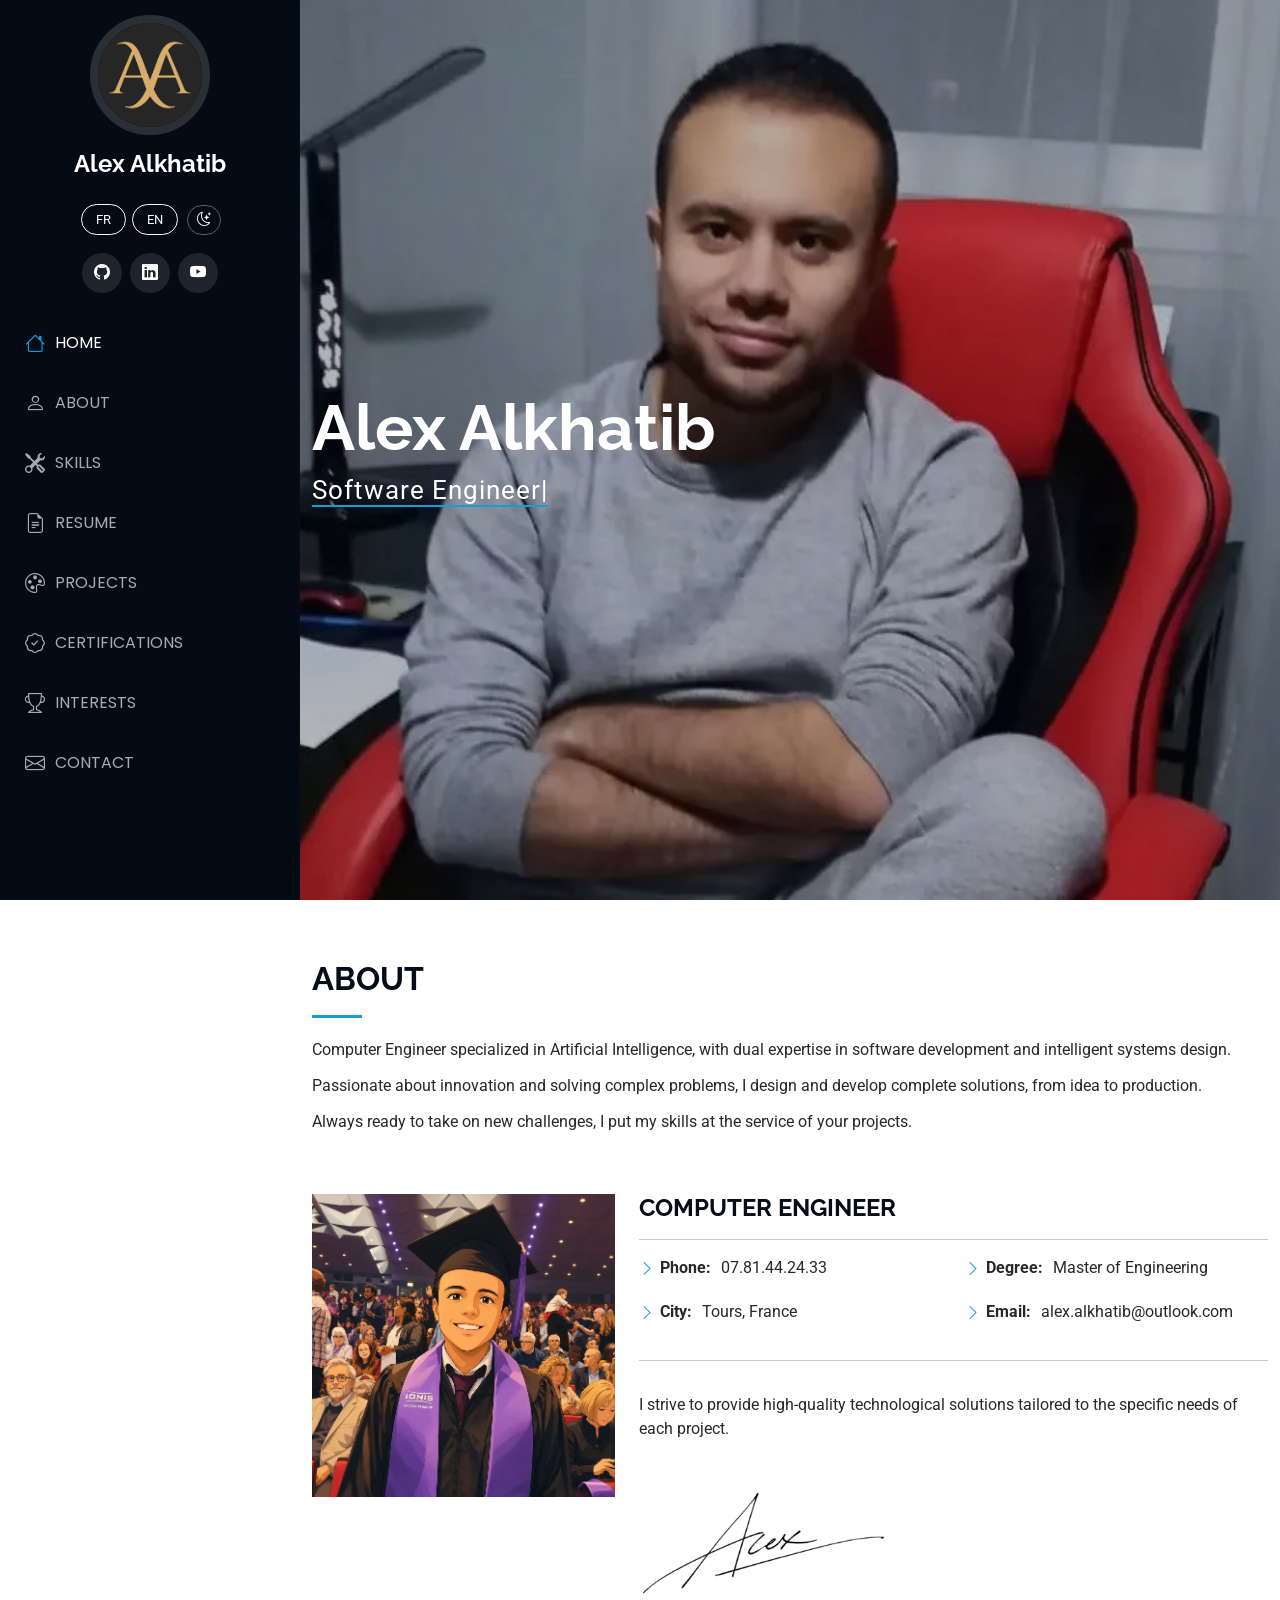
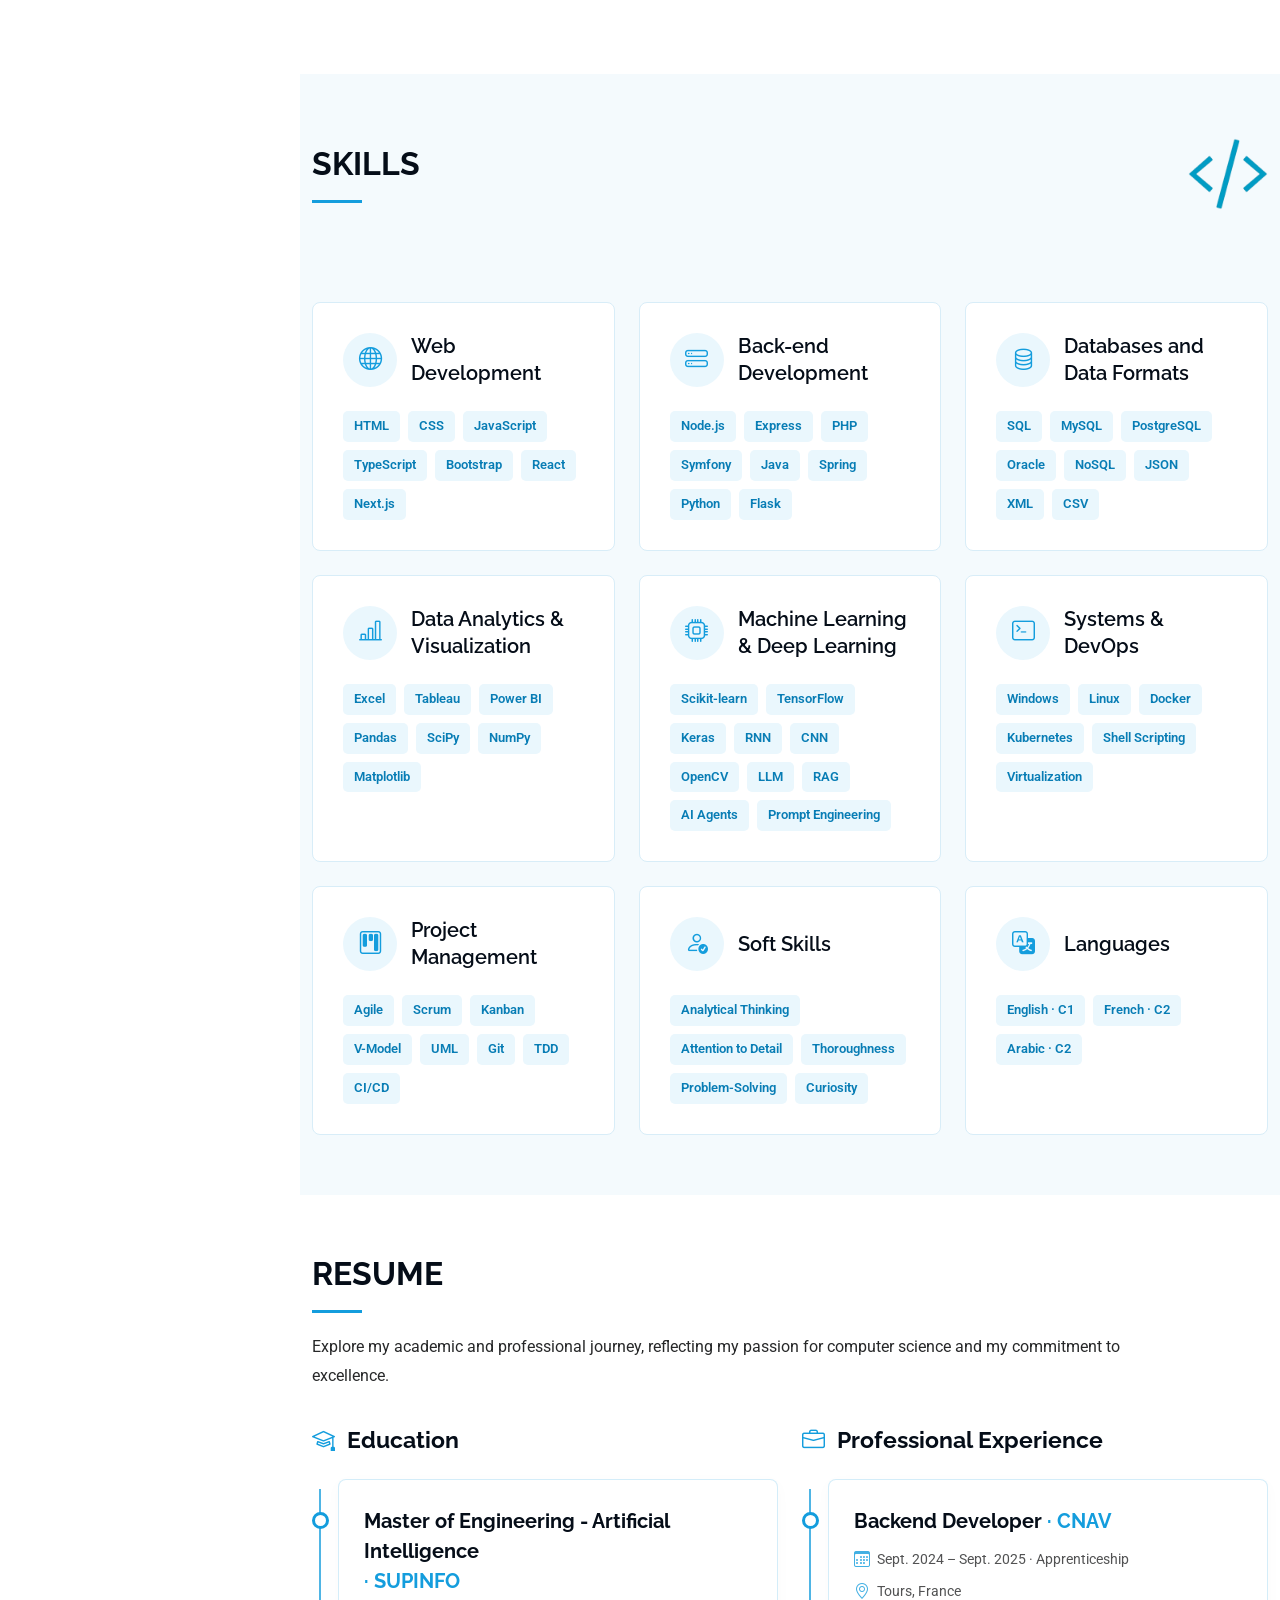
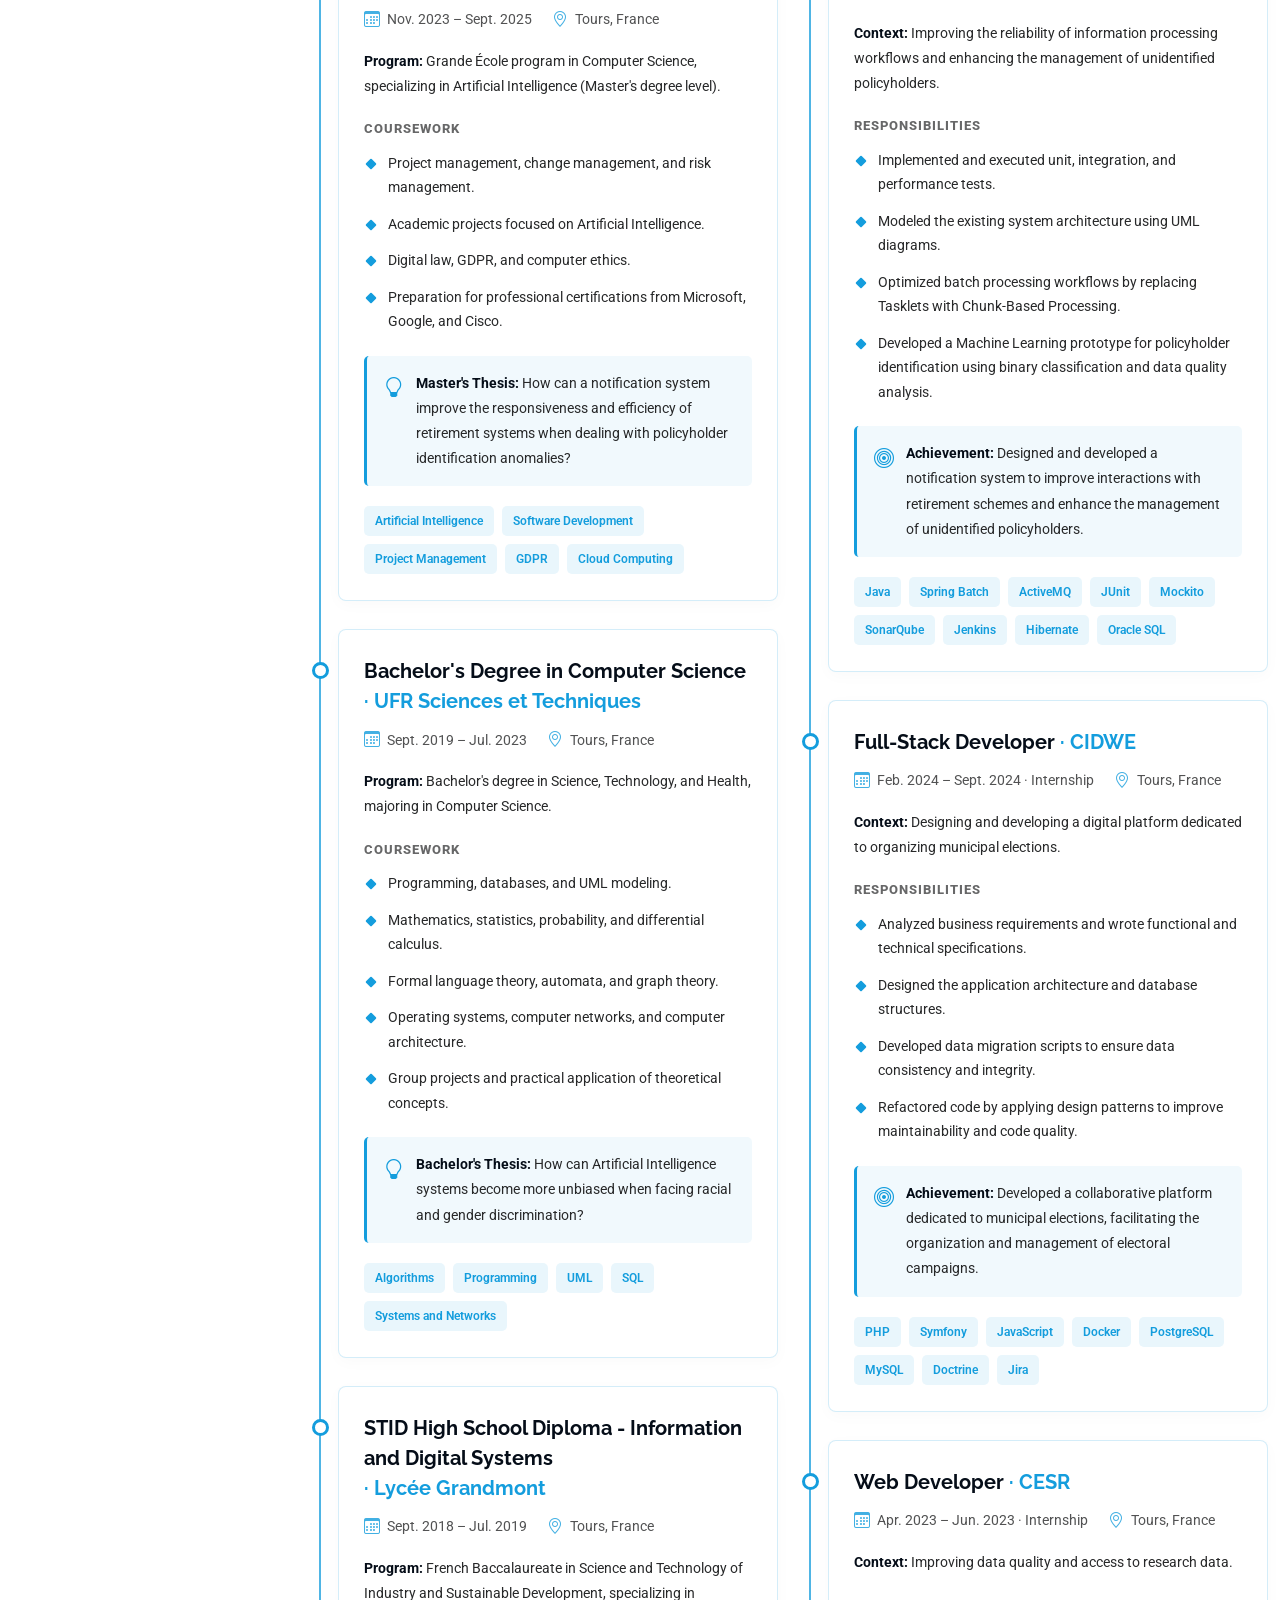
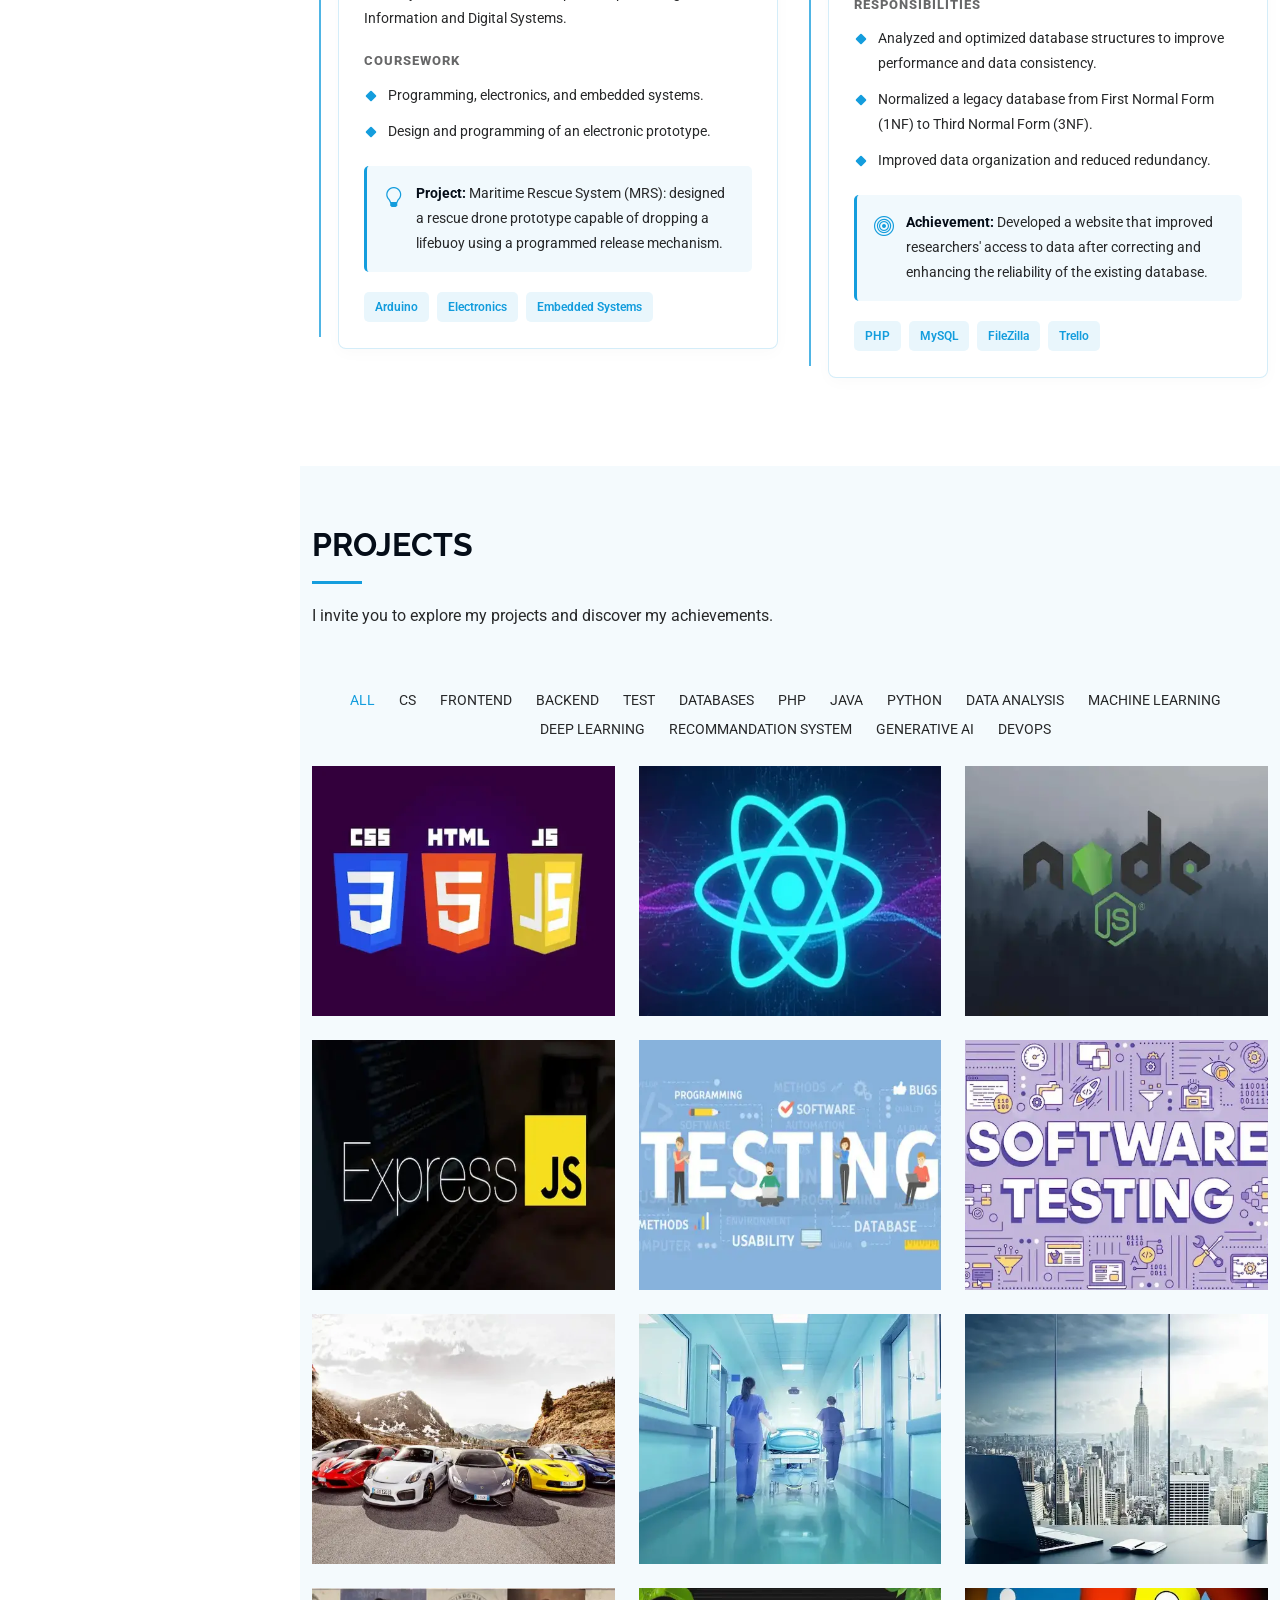
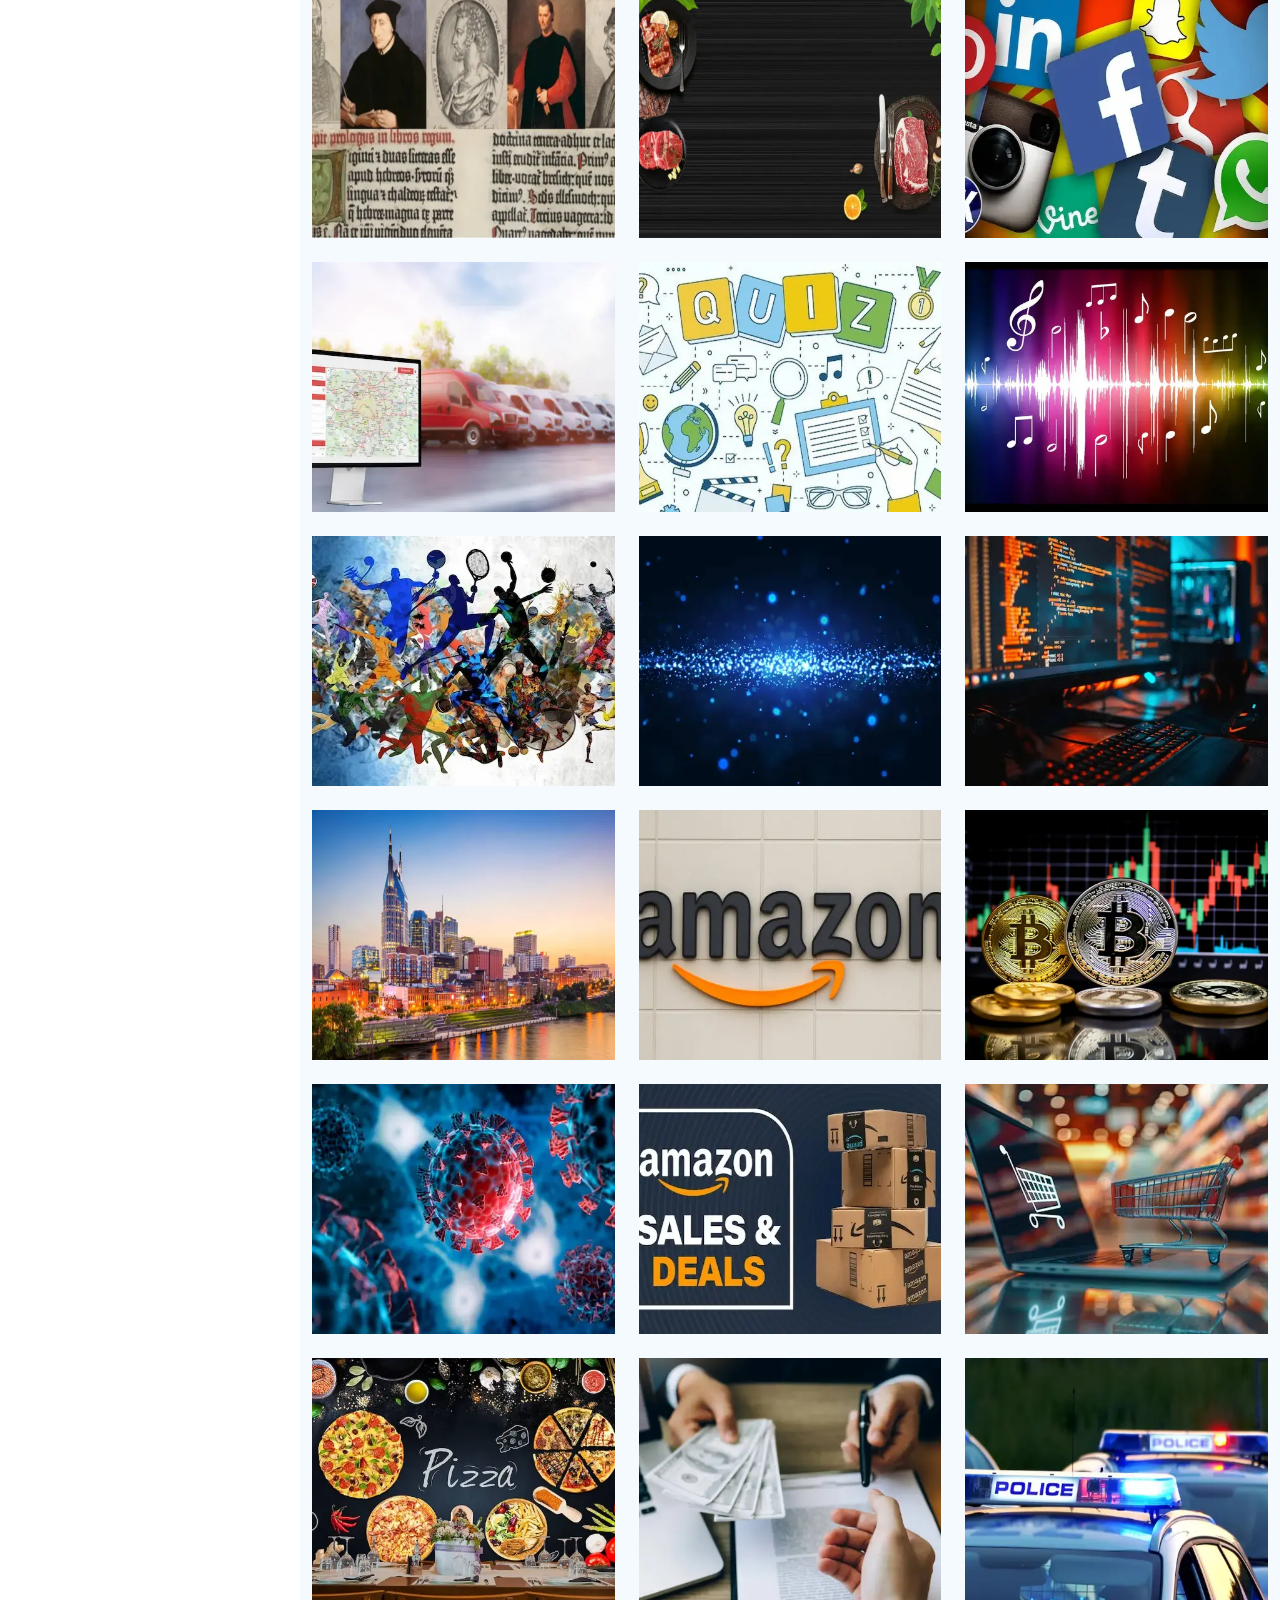
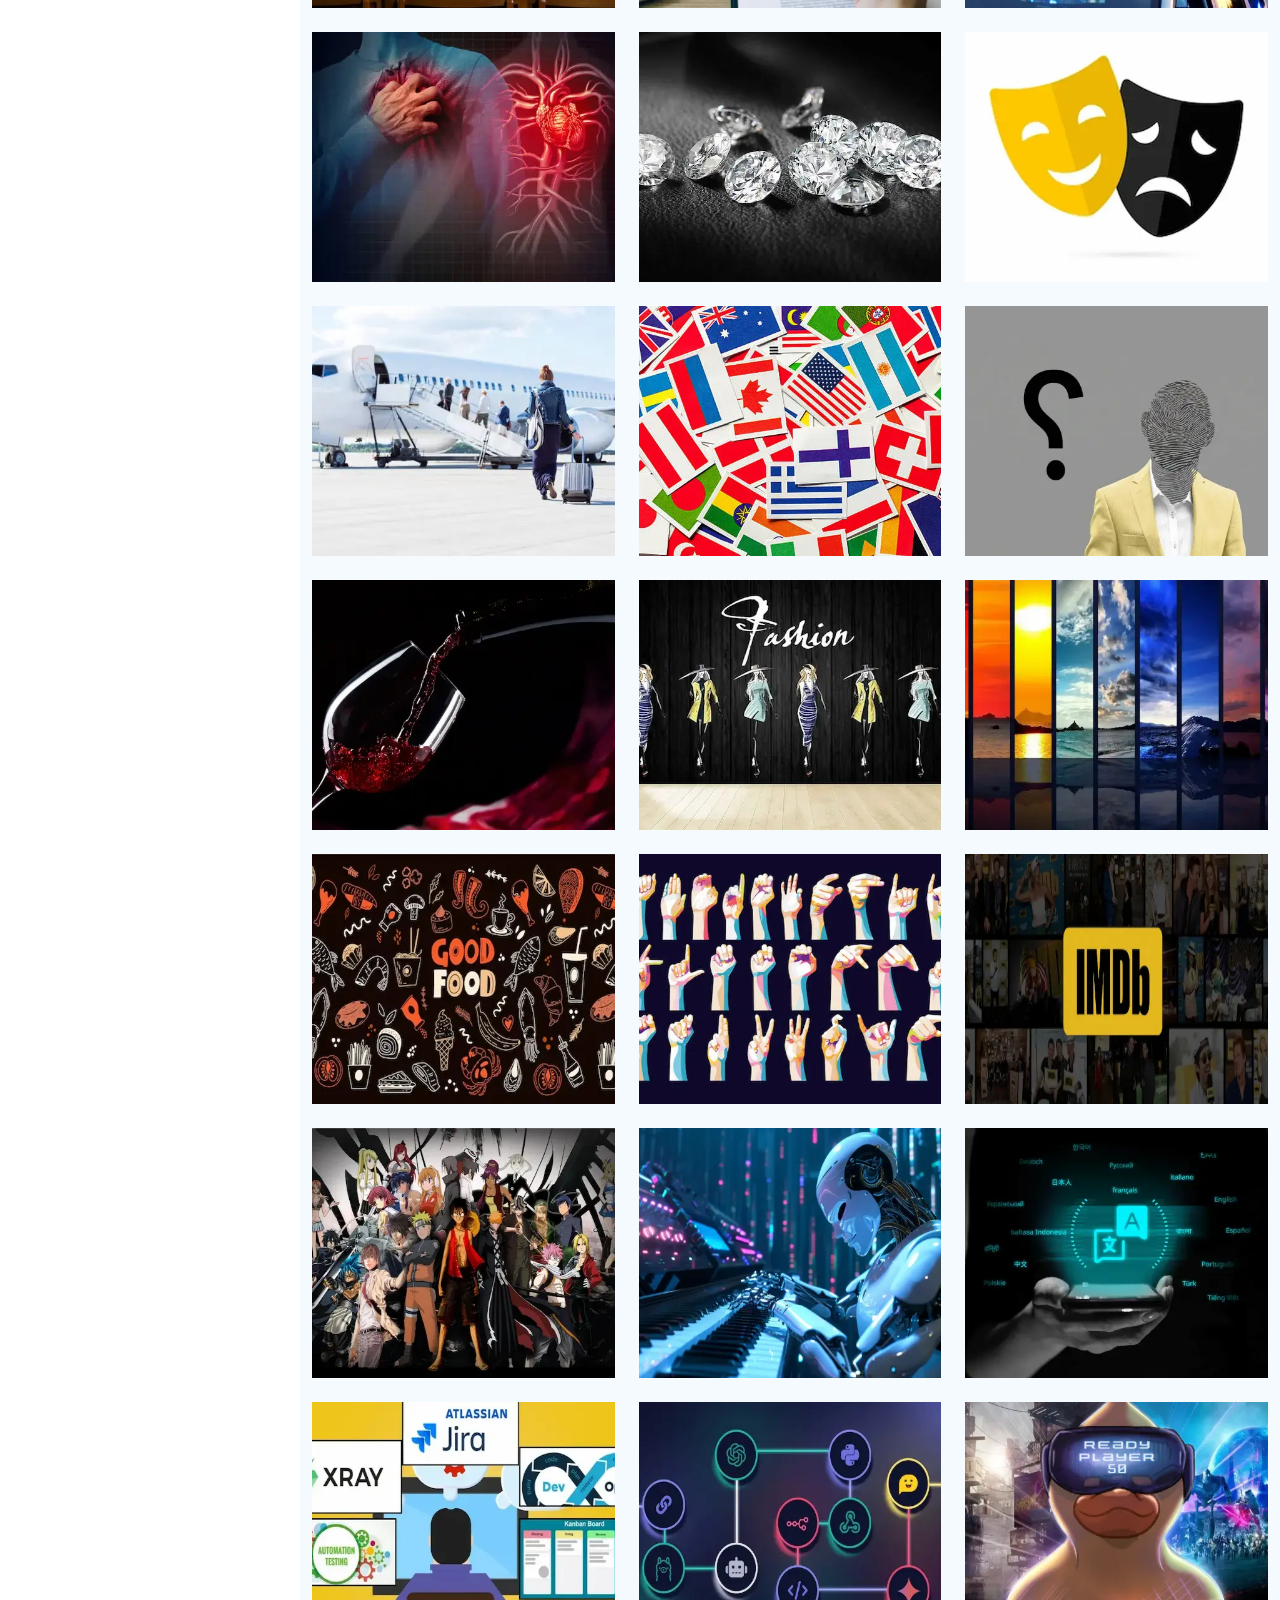
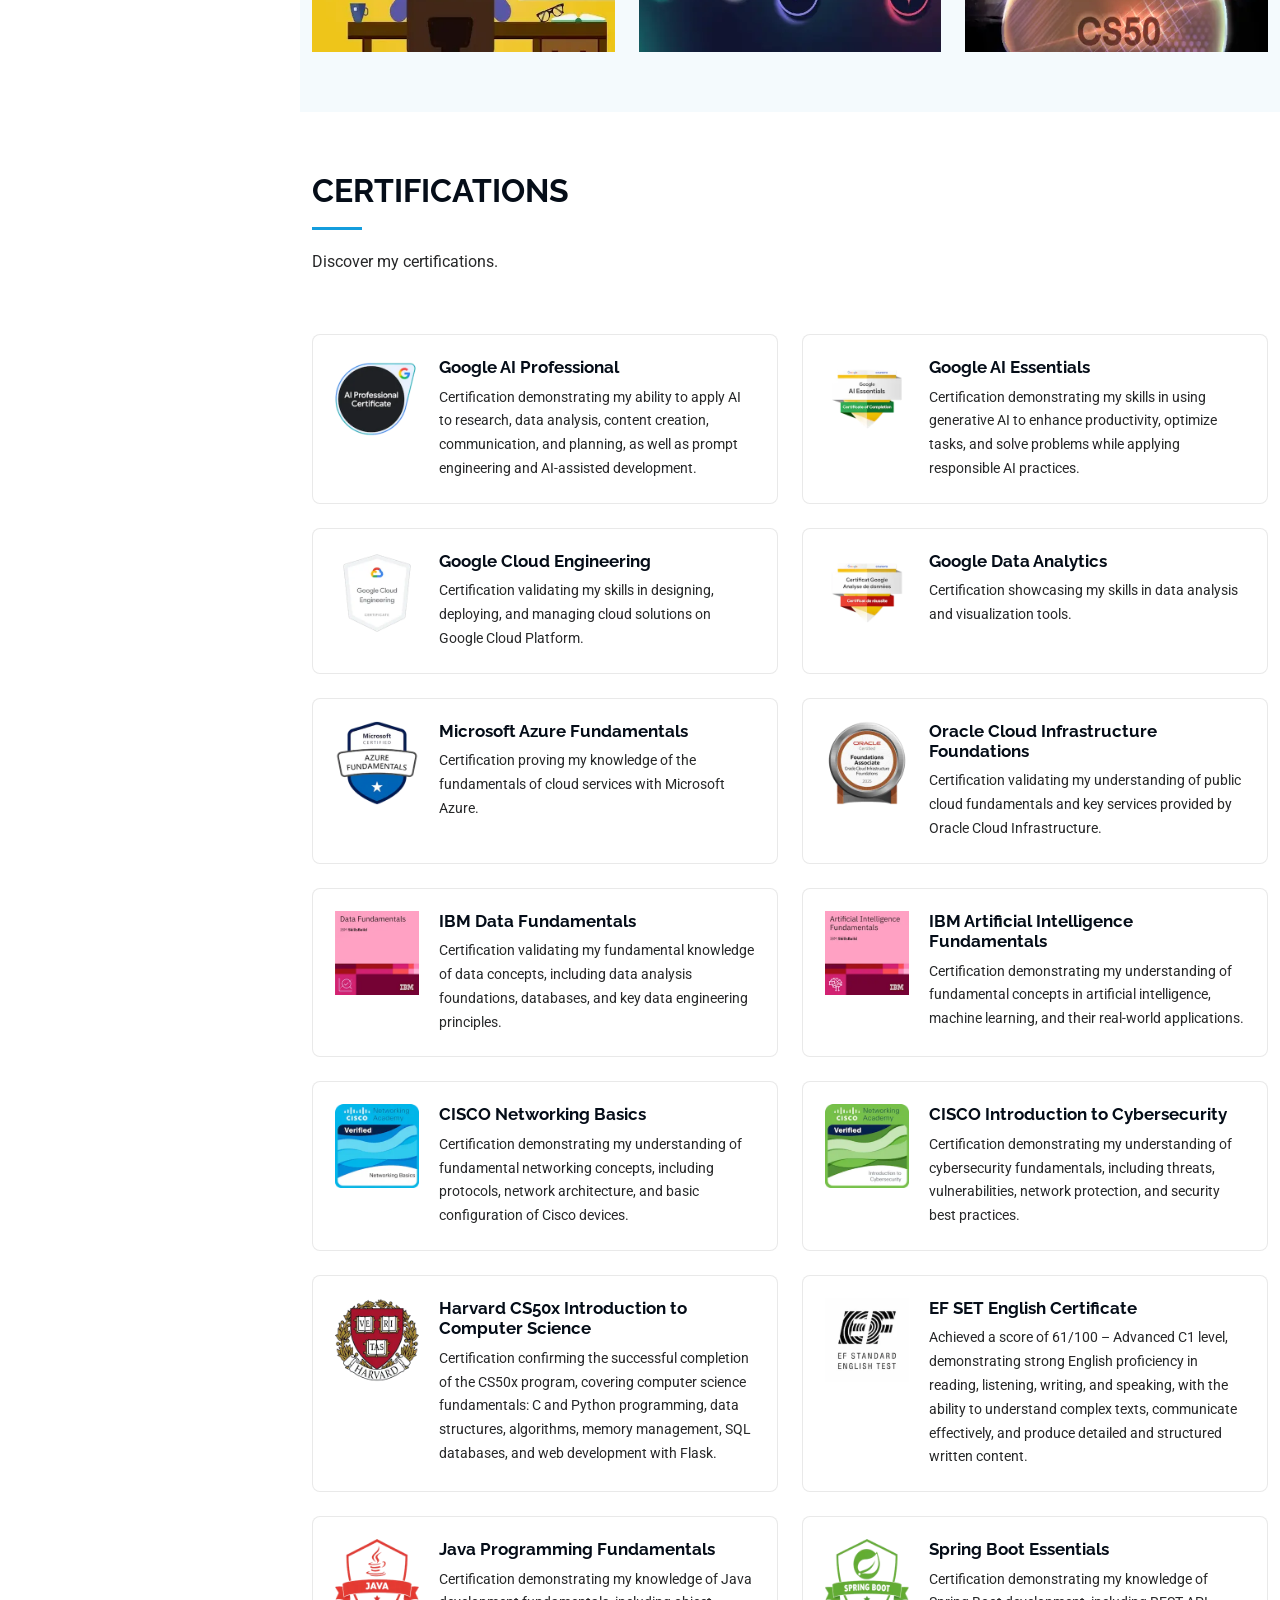
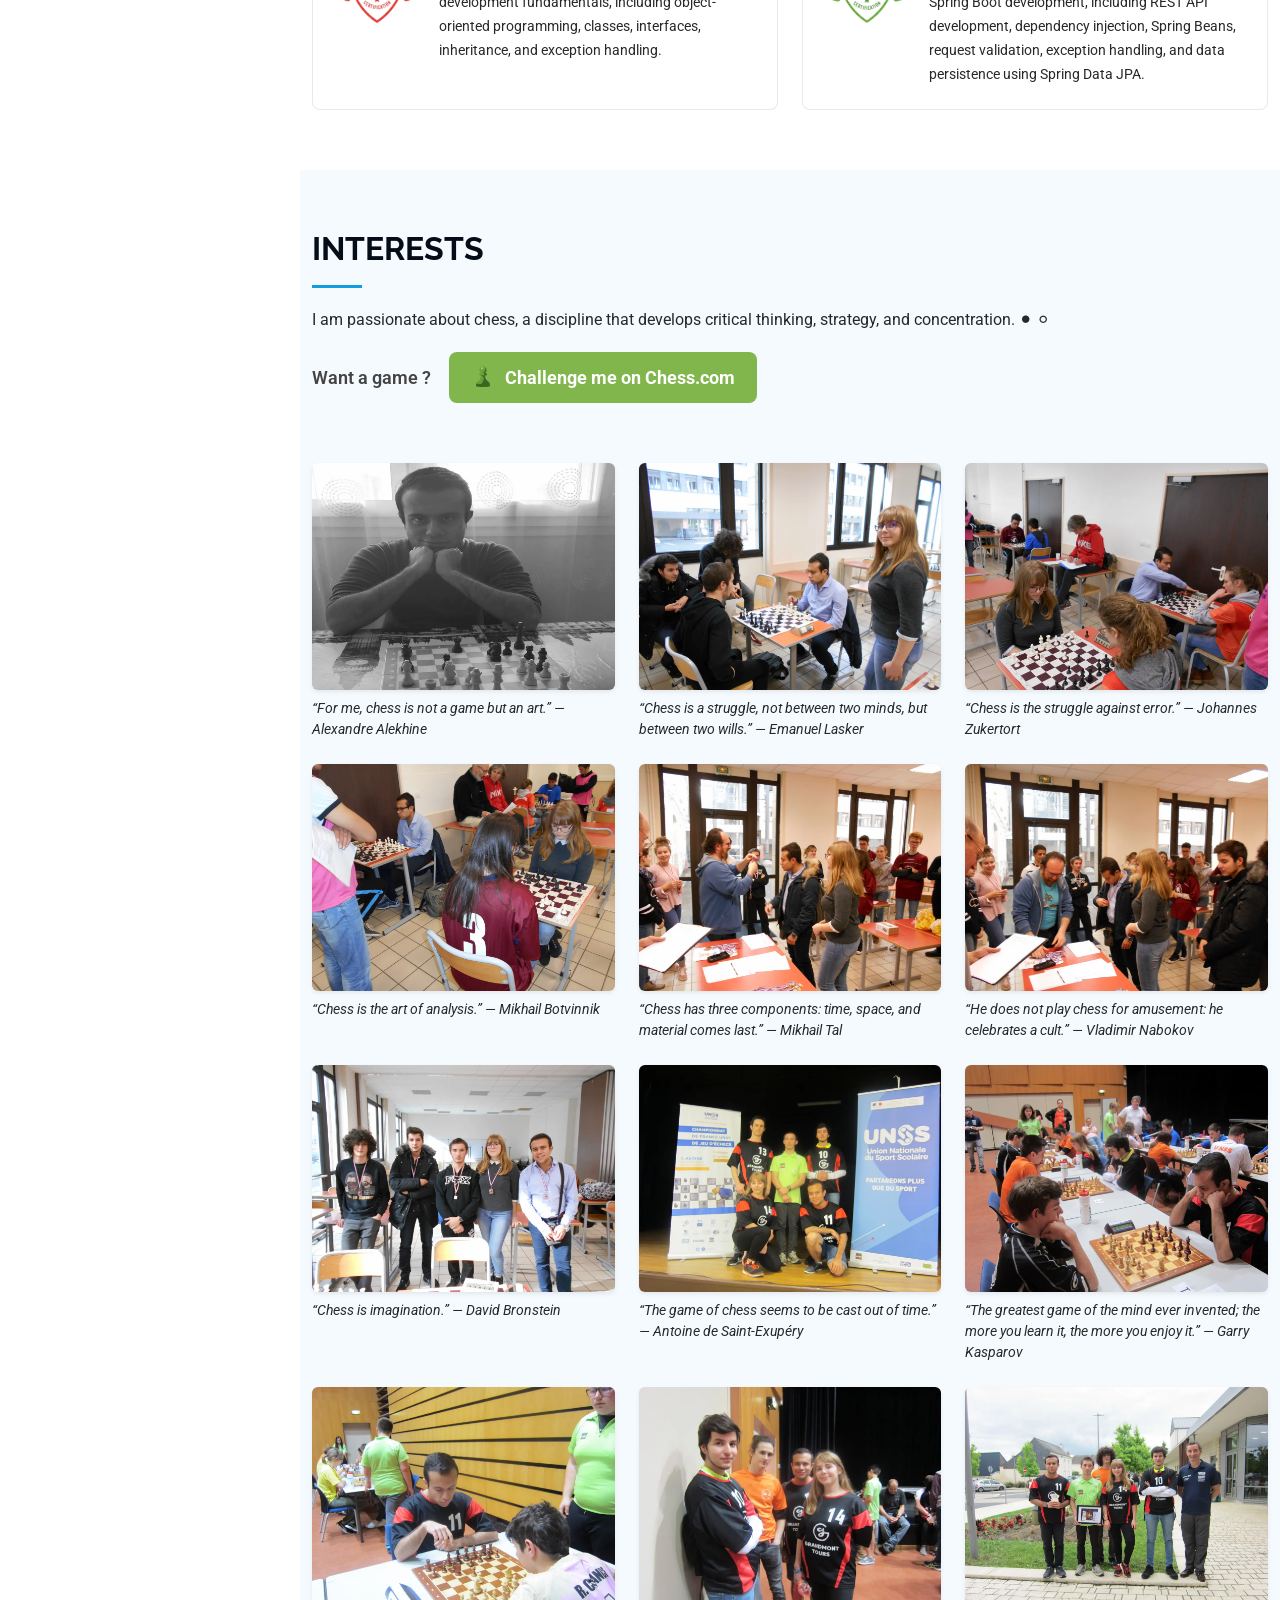
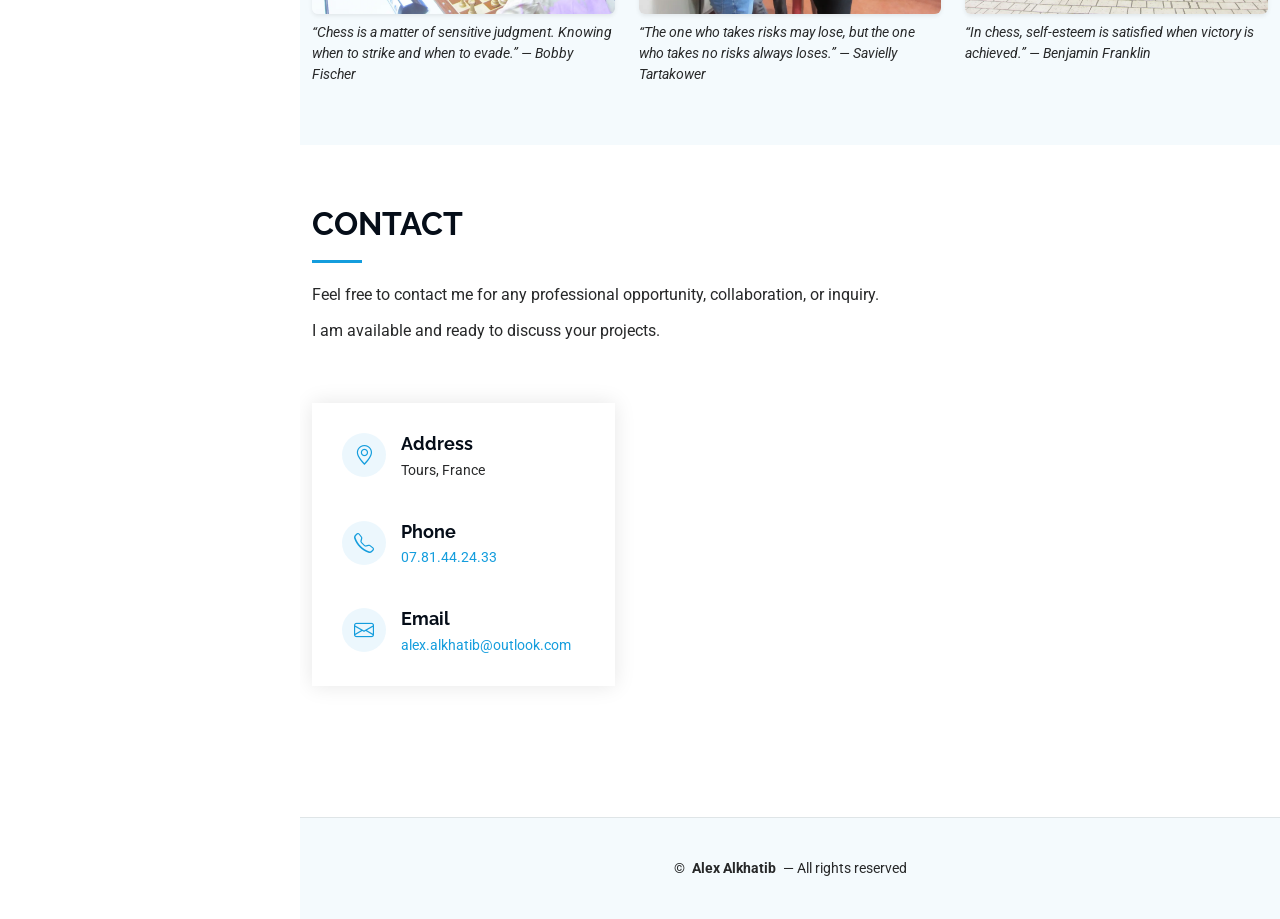
==== commit 79a00598: "Quelques corrections" ====
--- a/en.index.html
+++ b/en.index.html
@@ -195,6 +195,7 @@
                 <span>Tableau</span>
                 <span>Power BI</span>
                 <span>Pandas</span>
+                <span>SciPy</span>
                 <span>NumPy</span>
                 <span>Matplotlib</span>
               </div>
@@ -211,6 +212,7 @@
                 <span>Scikit-learn</span>
                 <span>TensorFlow</span>
                 <span>Keras</span>
+                <span>RNN</span>
                 <span>CNN</span>
                 <span>OpenCV</span>
                 <span>LLM</span>
@@ -454,7 +456,7 @@
                 </h4>
                 <div class="resume-meta">
                   <span><i class="bi bi-calendar3"></i>
-                    Sept. 2024 – Sept. 2025</span>
+                    Sept. 2024 – Sept. 2025 · Apprenticeship</span>
                   <span><i class="bi bi-geo-alt"></i>
                     Tours, France</span>
                 </div>
@@ -500,7 +502,7 @@
                 </h4>
                 <div class="resume-meta">
                   <span><i class="bi bi-calendar3"></i>
-                    Feb. 2024 – Sept. 2024</span>
+                    Feb. 2024 – Sept. 2024 · Internship</span>
                   <span><i class="bi bi-geo-alt"></i>
                     Tours, France</span>
                 </div>
@@ -544,7 +546,7 @@
                 </h4>
                 <div class="resume-meta">
                   <span><i class="bi bi-calendar3"></i>
-                    Apr. 2023 – Jun. 2023</span>
+                    Apr. 2023 – Jun. 2023 · Internship</span>
                   <span><i class="bi bi-geo-alt"></i>
                     Tours, France</span>
                 </div>
--- a/assets/css/main.css
+++ b/assets/css/main.css
@@ -773,7 +773,8 @@
 
 #resume .resume-timeline-dot {
   position: absolute;
-  left: -35px;
+  /* Centrée sur le trait de la timeline (left: 7px + 2px de large) */
+  left: -27.5px;
   top: 32px;
   width: 17px;
   height: 17px;
@@ -1010,6 +1011,7 @@
 # 4.6 Certifications
 --------------------------------------------------------------*/
 .certifications .certification-item {
+  position: relative;
   gap: 20px;
   height: 100%;
   padding: 22px;
@@ -1043,10 +1045,25 @@
 
 .certifications .certification-item .title a {
   color: var(--heading-color);
-}
-
-.certifications .certification-item .title a:hover {
+  transition: color 0.3s ease;
+}
+
+/* Rend toute la carte cliquable, pas seulement le titre */
+.certifications .certification-item .title a::after {
+  content: "";
+  position: absolute;
+  inset: 0;
+  border-radius: 8px;
+}
+
+.certifications .certification-item .title a:hover,
+.certifications .certification-item:hover .title a {
   color: var(--accent-color);
+}
+
+.certifications .certification-item .title a:focus-visible::after {
+  outline: 2px solid var(--accent-color);
+  outline-offset: 2px;
 }
 
 .certifications .certification-item .description {
@@ -1304,7 +1321,7 @@
   }
 
   #resume .resume-timeline-dot {
-    left: -24px;
+    left: -24.5px;
     width: 15px;
     height: 15px;
   }
